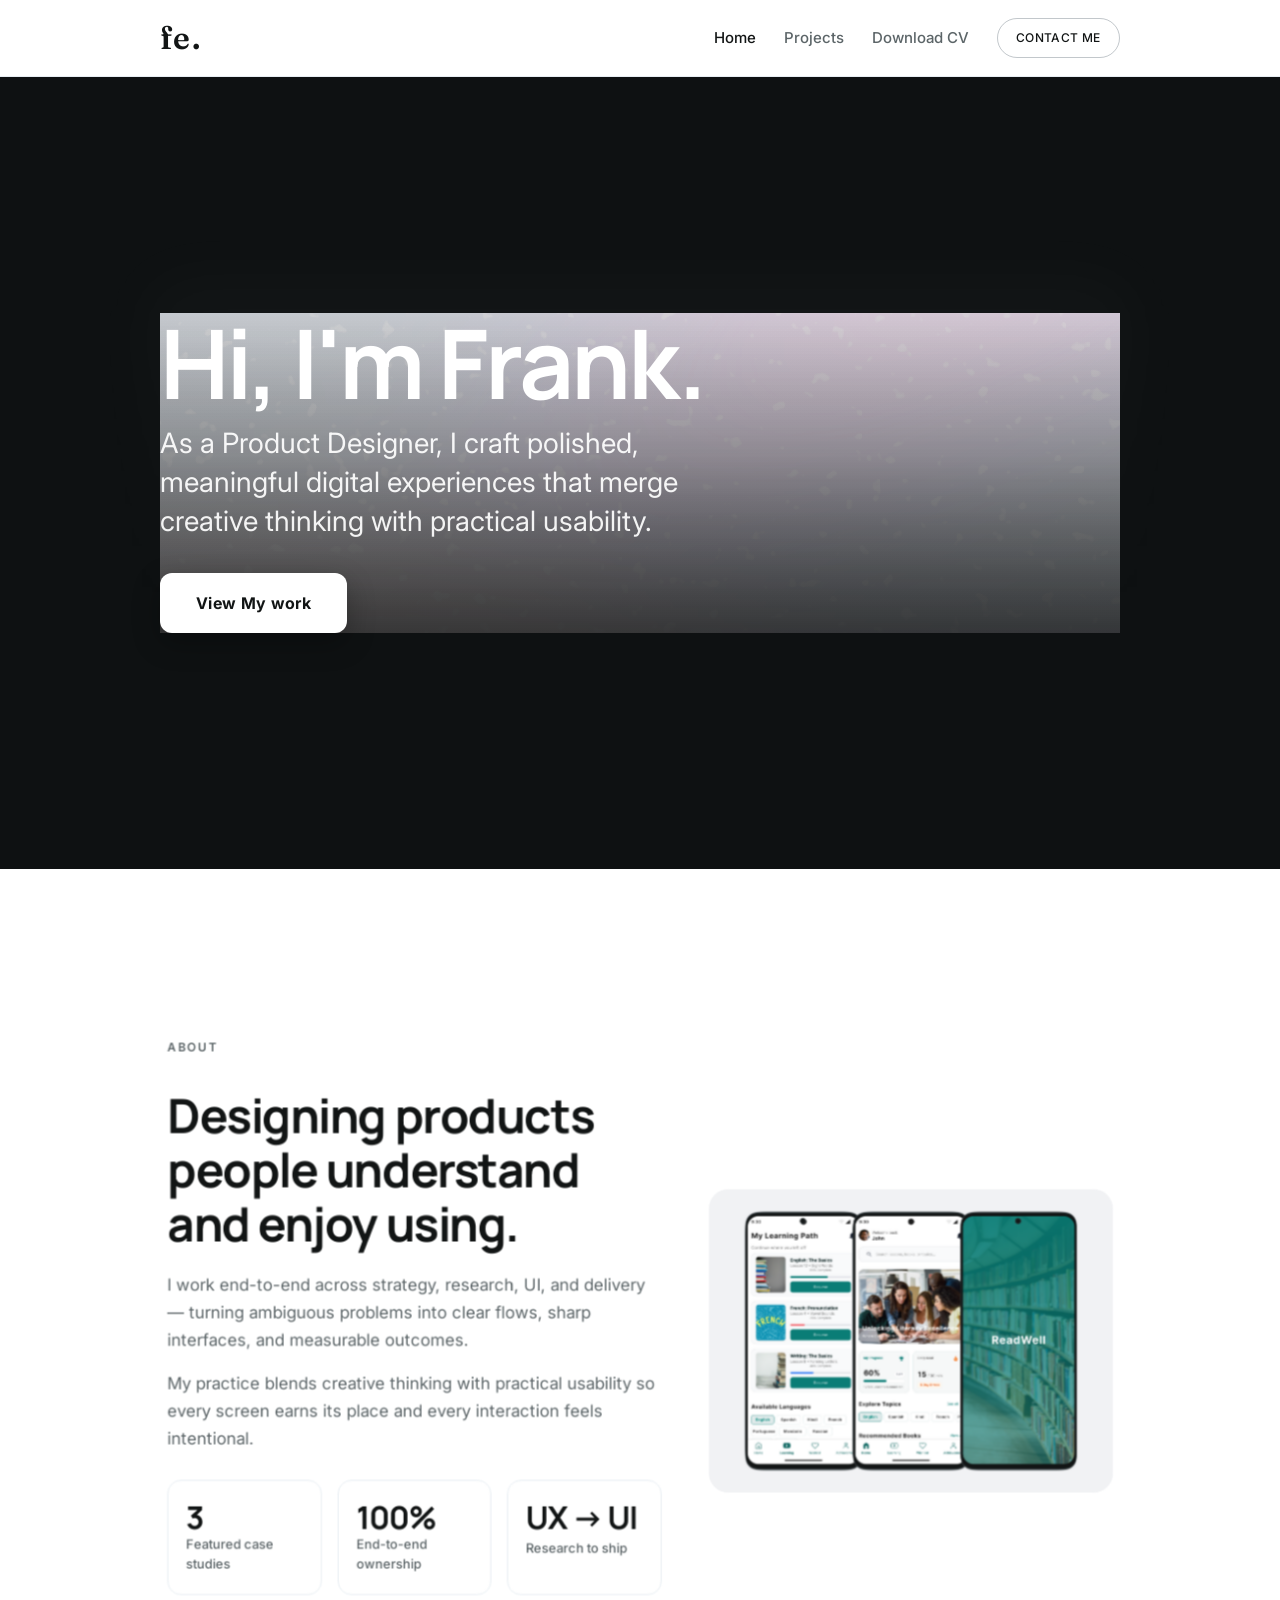
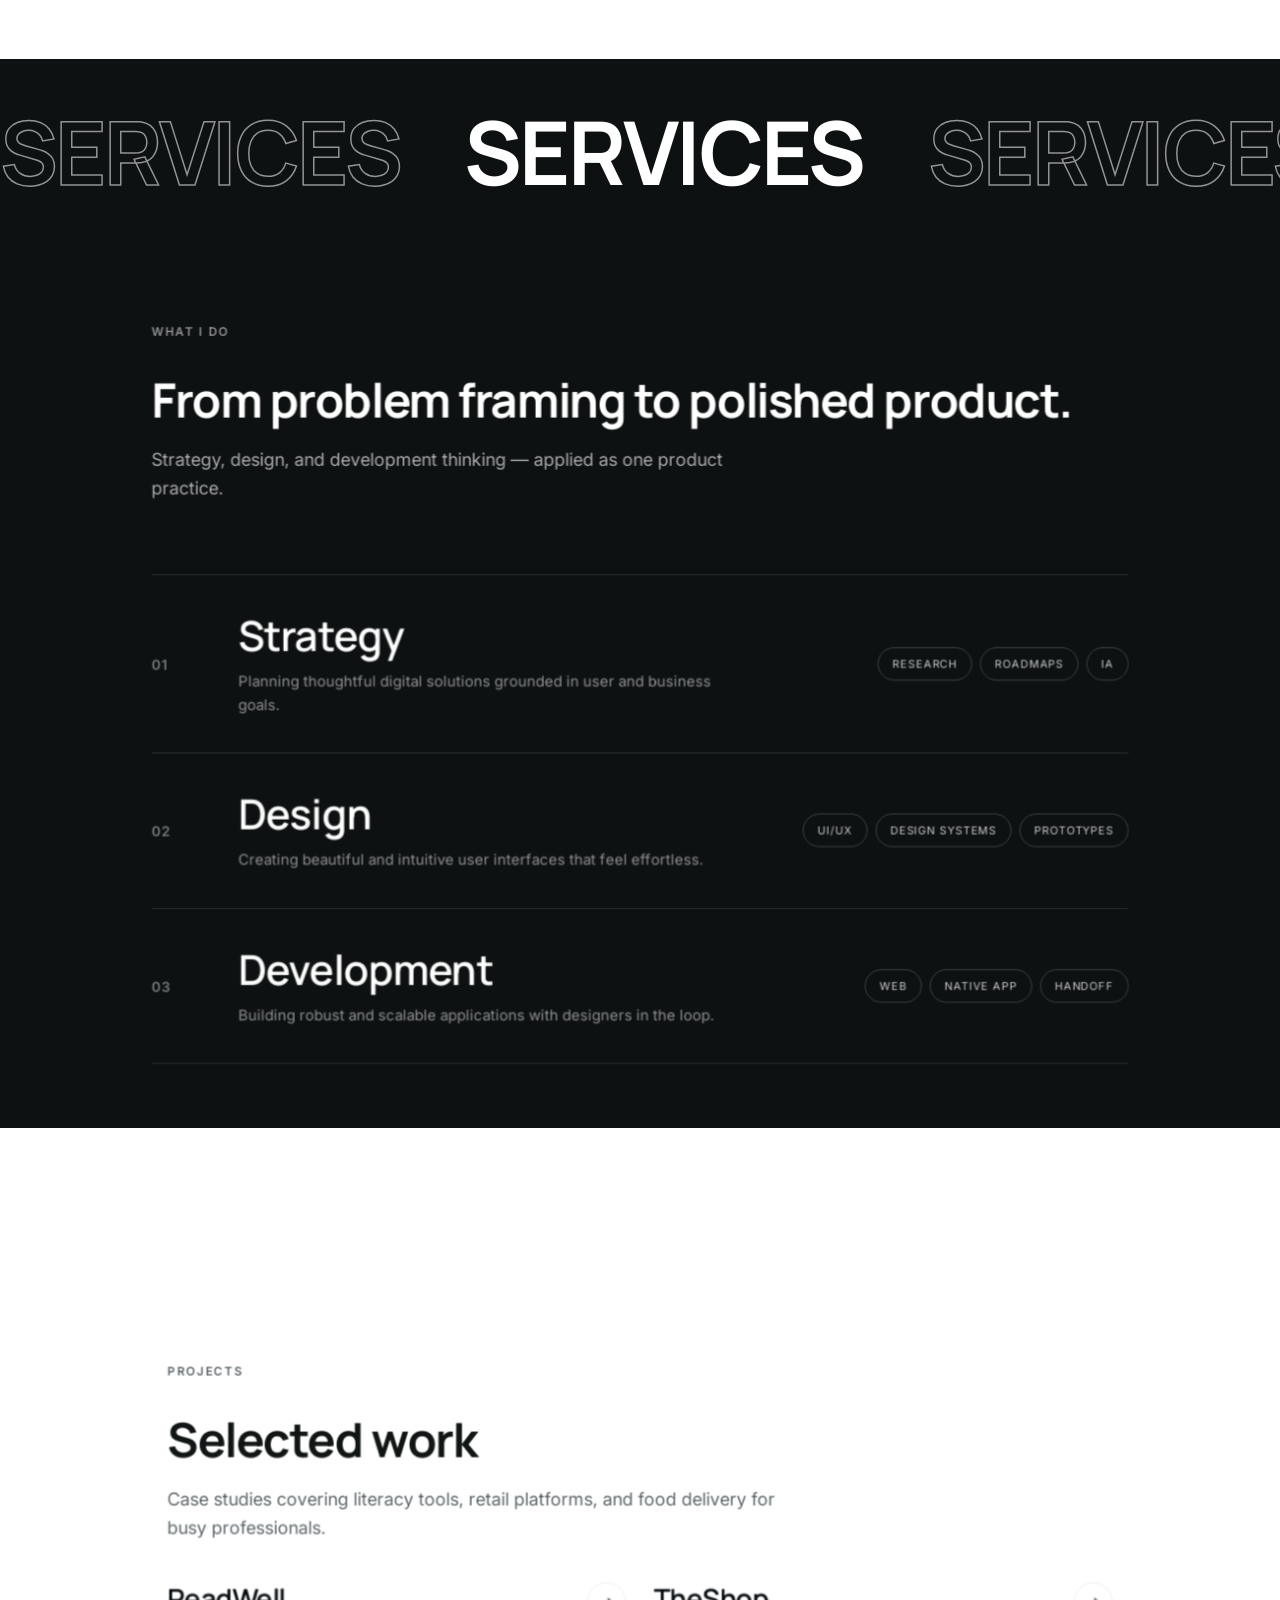
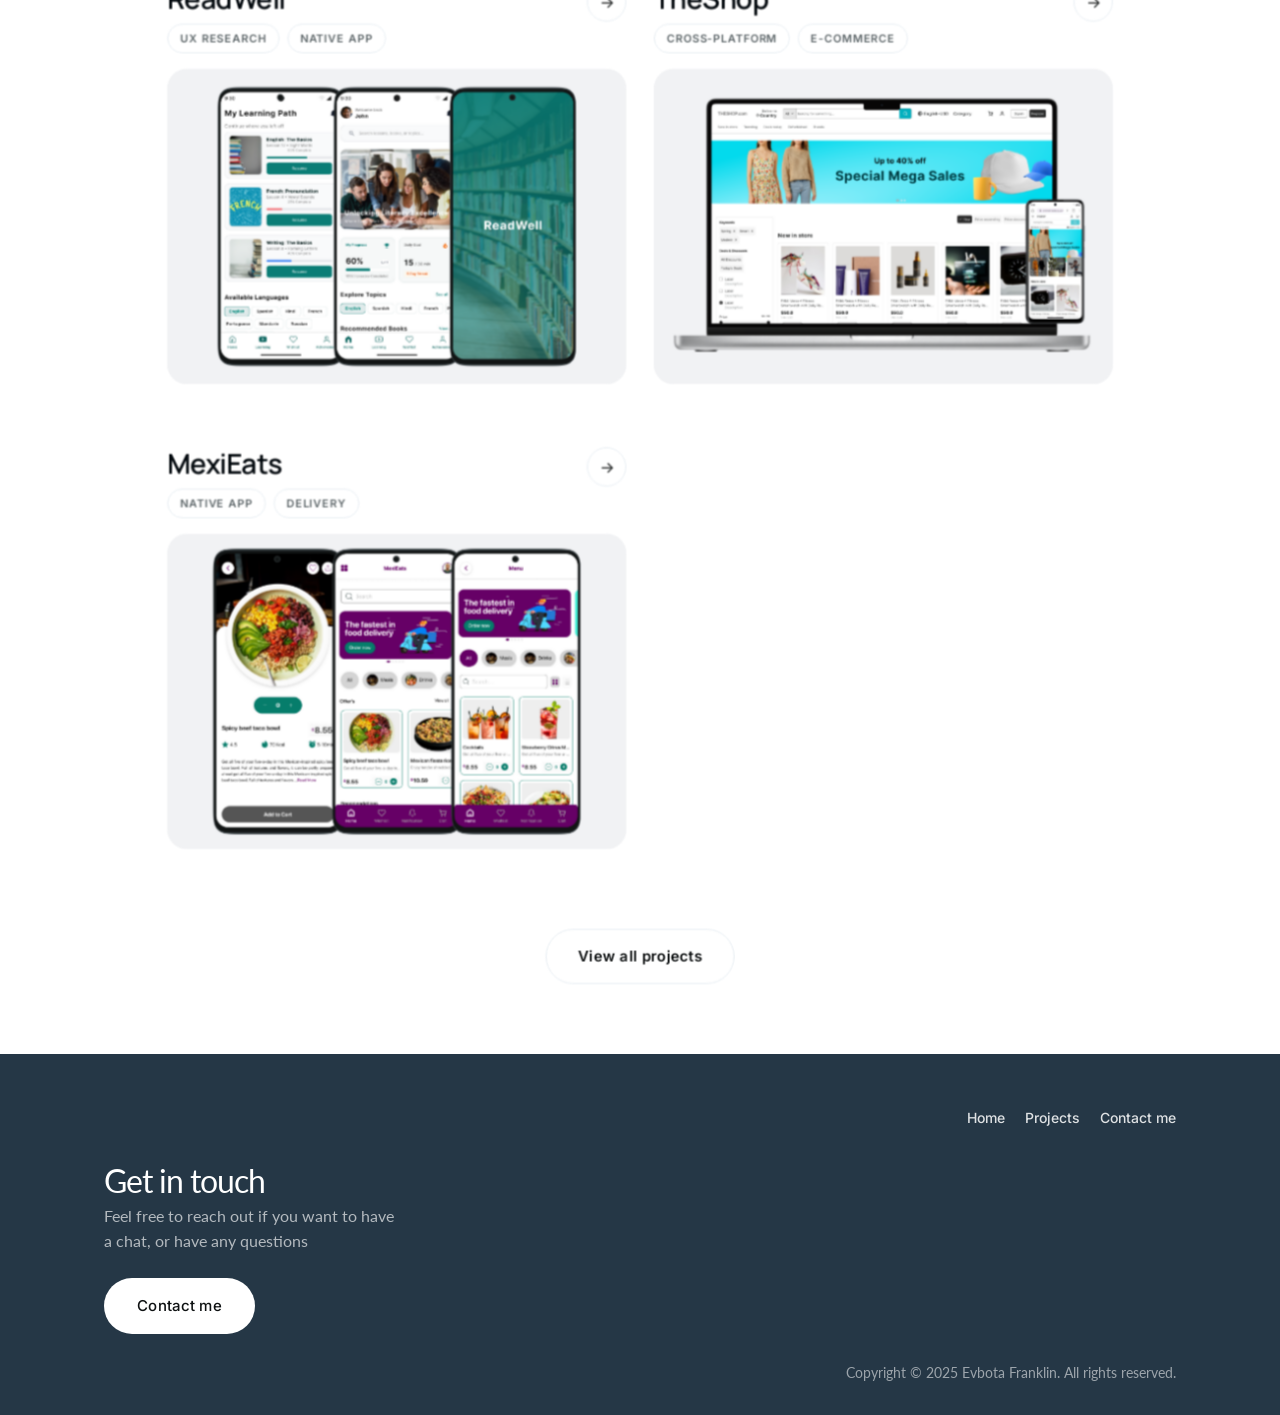
==== index.html @ ea9bad58 "feat: rebuild portfolio on white theme with full case studies Replace the Framer export with a stati" ====
<!doctype html>
<html lang="en">
  <head>
    <meta charset="utf-8" />
    <meta name="viewport" content="width=device-width, initial-scale=1" />
    <title>Frank Evbota — Product Designer</title>
    <meta
      name="description"
      content="Frank Evbota — Product Designer crafting polished, meaningful digital experiences."
    />
    <link rel="icon" href="assets/images/icons/favicon-light.svg" />
    <link rel="stylesheet" href="assets/css/bootstrap.min.css" />
    <link rel="stylesheet" href="assets/css/main.css" />
    <link rel="stylesheet" href="assets/css/brand.css" />
    <link rel="stylesheet" href="assets/css/page-transitions.css" />
    <script>document.documentElement.classList.add("fe-anim-ready");</script>
  </head>
  <body>
    <header class="fe-header">
      <div class="fe-header__inner">
        <a class="fe-logo" href="index.html">fe.</a>
        <button class="fe-burger" type="button" aria-label="Open menu" data-fe-menu>
          <span></span><span></span><span></span>
        </button>
        <nav class="fe-nav" data-fe-nav>
          <a class="is-active" href="index.html">Home</a>
          <a href="projects.html">Projects</a>
          <a href="https://rxresu.me/onefranc/franklin-evbota-ux-resume" target="_blank" rel="noopener noreferrer">Download CV</a>
          <a class="fe-nav__cta fe-nav__cta--secondary" href="contact-me.html">Contact me</a>
        </nav>
      </div>
    </header>

    <main>
      <section class="fe-hero fe-rhythm fe-hero--3d">
        <div class="fe-hero__3d-wrap">
          <div class="fe-hero__bg" data-parallax="0.12">
            <div class="fe-hero__layer fe-hero__layer--base">
              <img
                src="assets/images/hero-bg.png"
                alt="Frank Evbota portfolio hero"
              />
            </div>
            <div
              class="fe-hero__layer fe-hero__layer--depth"
              aria-hidden="true"
            ></div>
          </div>
          <div class="fe-hero__card-wrap" data-tilt>
            <div class="fe-hero__card">
              <div class="fe-hero__content">
                <h1>Hi, I'm Frank.</h1>
                <p class="fe-hero__lead">
                  As a Product Designer, I craft polished, meaningful digital
                  experiences that merge creative thinking with practical
                  usability.
                </p>
                <a class="fe-btn" href="projects.html">View My work</a>
              </div>
            </div>
          </div>
        </div>
      </section>

      <section class="fe-section fe-rhythm fe-about-section" data-animate-premium="up">
        <span class="fe-section__label">About</span>
        <div class="fe-about">
          <div class="fe-about__body" data-stagger="120">
            <h2 class="fe-section__title">
              Designing products people understand and enjoy using.
            </h2>
            <p>
              I work end-to-end across strategy, research, UI, and delivery —
              turning ambiguous problems into clear flows, sharp interfaces, and
              measurable outcomes.
            </p>
            <p>
              My practice blends creative thinking with practical usability so
              every screen earns its place and every interaction feels
              intentional.
            </p>
            <div class="fe-stat-row">
              <div class="fe-stat">
                <strong>3</strong>
                <span>Featured case studies</span>
              </div>
              <div class="fe-stat">
                <strong>100%</strong>
                <span>End-to-end ownership</span>
              </div>
              <div class="fe-stat">
                <strong>UX → UI</strong>
                <span>Research to ship</span>
              </div>
            </div>
          </div>
          <div class="fe-about__media" data-parallax="0.08">
            <img
              src="assets/images/about-thumb.png"
              alt="Product design work sample"
            />
          </div>
        </div>
      </section>

      <div class="fe-motion-block" aria-hidden="true">
        <div class="fe-marquee" aria-hidden="true">
          <div class="fe-marquee__track">
            <span>Services</span><span>Services</span><span>Services</span
            ><span>Services</span><span>Services</span><span>Services</span>
            <span>Services</span><span>Services</span><span>Services</span
            ><span>Services</span><span>Services</span><span>Services</span>
          </div>
        </div>
        <section class="fe-services" data-animate-premium="up">
          <div class="fe-section" style="padding-bottom: 32px">
            <span class="fe-section__label">What I do</span>
            <h2 class="fe-section__title">From problem framing to polished product.</h2>
            <p class="fe-section__lead">
              Strategy, design, and development thinking — applied as one product
              practice.
            </p>
          </div>
          <div class="fe-services__list" data-stagger="120">
            <div class="fe-service" data-animate="right">
              <span class="fe-service__num">01</span>
              <div>
                <h3>Strategy</h3>
                <p>Planning thoughtful digital solutions grounded in user and business goals.</p>
              </div>
              <div class="fe-service__tags">
                <span>Research</span><span>Roadmaps</span><span>IA</span>
              </div>
            </div>
            <div class="fe-service" data-animate="right">
              <span class="fe-service__num">02</span>
              <div>
                <h3>Design</h3>
                <p>Creating beautiful and intuitive user interfaces that feel effortless.</p>
              </div>
              <div class="fe-service__tags">
                <span>UI/UX</span><span>Design systems</span><span>Prototypes</span>
              </div>
            </div>
            <div class="fe-service" data-animate="right">
              <span class="fe-service__num">03</span>
              <div>
                <h3>Development</h3>
                <p>Building robust and scalable applications with designers in the loop.</p>
              </div>
              <div class="fe-service__tags">
                <span>Web</span><span>Native app</span><span>Handoff</span>
              </div>
            </div>
          </div>
        </section>
      </div>

      <section class="fe-section fe-rhythm" data-animate-premium="up">
        <span class="fe-section__label">Projects</span>
        <h2 class="fe-section__title">Selected work</h2>
        <p class="fe-section__lead">
          Case studies covering literacy tools, retail platforms, and food
          delivery for busy professionals.
        </p>
        <div class="fe-projects-grid fe-projects-grid--home" data-stagger="100">
          <a class="fe-project" data-animate="up" href="case-study-readwell.html">
            <div class="fe-project__meta">
              <div>
                <h3>ReadWell</h3>
                <div class="fe-project__tags"><span>UX Research</span><span>Native App</span></div>
              </div>
              <span class="fe-project__arrow" aria-hidden="true">→</span>
            </div>
            <div class="fe-project__media">
              <img src="assets/images/projects/readwell-thumb.png" alt="ReadWell case study" />
            </div>
            <p class="fe-project__desc">
              The READ WELL tool is designed to help adults learn how to read for
              the first time.
            </p>
          </a>
          <a class="fe-project" data-animate="up" href="case-study-theshop.html">
            <div class="fe-project__meta">
              <div>
                <h3>TheShop</h3>
                <div class="fe-project__tags"><span>Cross-platform</span><span>E-commerce</span></div>
              </div>
              <span class="fe-project__arrow" aria-hidden="true">→</span>
            </div>
            <div class="fe-project__media">
              <img src="assets/images/projects/theshop-thumb.png" alt="TheShop case study" />
            </div>
            <p class="fe-project__desc">
              An online retail platform that offers a diverse array of products
              across various categories.
            </p>
          </a>
          <a class="fe-project" data-animate="up" href="case-study-mexieats.html">
            <div class="fe-project__meta">
              <div>
                <h3>MexiEats</h3>
                <div class="fe-project__tags"><span>Native App</span><span>Delivery</span></div>
              </div>
              <span class="fe-project__arrow" aria-hidden="true">→</span>
            </div>
            <div class="fe-project__media">
              <img src="assets/images/projects/mexieats-thumb.png" alt="MexiEats case study" />
            </div>
            <p class="fe-project__desc">
              A Mexican food ordering and delivery app for busy professionals to
              stay healthy and strong all day.
            </p>
          </a>
          <div class="fe-projects-cta" style="grid-column: 1 / -1">
            <a class="fe-btn" href="projects.html" style="border-radius:999px;">View all projects</a>
          </div>
        </div>
      </section>

    </main>

    <footer class="fe-footer">
      <div class="fe-footer__inner">
        <nav class="fe-footer__nav" aria-label="Footer">
          <a href="index.html">Home</a>
          <a href="projects.html">Projects</a>
          <a href="contact-me.html">Contact me</a>
        </nav>
        <div class="fe-footer__cta">
          <h2>Get in touch</h2>
          <p>Feel free to reach out if you want to have a chat, or have any questions</p>
          <a class="fe-btn" href="contact-me.html">Contact me</a>
        </div>
        <div class="fe-footer__legal">
          <span>Copyright © 2025 Evbota Franklin. All rights reserved.</span>
        </div>
      </div>
    </footer>
    <script src="assets/js/scroll-animations.js"></script>
    <script src="assets/js/page-transitions.js"></script>
    <script src="assets/js/gsap/gsap.js"></script>
    <script src="assets/js/gsap/gsap-scroll-trigger.js"></script>
    <script src="assets/js/hero-premium.js"></script>
  </body>
</html>
---- assets/css/main.css ----
/* Media Breakpoint for Each Device End */
/* ======================= Css table of contents Start =================================
   * Template name: Unifex
   * Version: 1.0
   * Description: Unifex HTML Template
   * Author: rox_themes
   * Author-url: https://themeforest.net/user/rox_themes */
/* **************************** Abstracts ****************************
   ** Breakpoints
   ** Functions
   ** Variable

   /* **************************** Components **************************** 
   ** Accordion
   ** Button
   ** Form
   ** Tab
   ** Table
   ** Toast

   /* **************************** Layout **************************** 
   ** Breadcrumb
   ** Custom Accordion
   ** Custom Cursor
   ** Header
   ** Footer
   ** Mega Menu
   ** Mobile nav menu
   ** Nav Menu
   ** Offcanvas
   ** Pagination
   ** Preloader
   ** Range slider
   ** Scroll top
   ** Section Title
   ** Slick

   /* **************************** Partials **************************** 
   ** About
   ** Banner
   ** Blog
   ** Brand
   ** Contact
   ** Cta
   ** Faq
   ** Feature
   ** Hover Animition
   ** Image Cliping Effect
   ** Line
   ** Marquee
   ** Portfolio
   ** Pricing
   ** Rtl
   ** Service
   ** Team
   ** Testimonial


   /* **************************** Utilities **************************** 
   ** Animation
   ** Bg img
   ** Bg
   ** Border
   ** Classes
   ** Colors hover
   ** Colors
   ** Cursor
   ** Duration
   ** Font size
   ** Font
   ** Gap
   ** Grid
   ** Group
   ** Height
   ** Hover Animation White
   ** Inset
   ** Line clamp
   ** Line height
   ** Margin
   ** Max height
   ** Max width
   ** Outline
   ** Overlay
   ** Padding
   ** Placeholder
   ** Rotate
   ** Rounded
   ** Scale
   ** Scrollbar
   ** Shadow
   ** Transform
   ** Transition
   ** Translate
   ** Typography
   ** Underline
   ** Width
   ** Z index

   /* **************************** Partials **************************** 
   ** RTL

   ================================== Css table of contents End======================================== */
/* Font Family*/
@import url("https://fonts.googleapis.com/css2?family=Instrument+Sans:ital,wght@0,400..700;1,400..700&family=Phudu:wght@300..900&display=swap");
/* ========================= Variable Css Start ======================== */
:root {
  /* Font Family Variable */
  --heading-font: "Phudu", sans-serif;
  --body-font: "Instrument Sans", sans-serif;
  /* Font Size Variable Start */
  --heading-one: clamp(2rem, -0.0733rem + 6.3692vw, 4.25rem);
  --heading-two: clamp(1.75rem, 0.7133rem + 2.8846vw, 2.875rem);
  --heading-three: clamp(1.5rem, 0.3353rem + 2.1661vw, 2.5rem);
  --heading-four: clamp(1.25rem, 0.5569rem + 1.444vw, 2rem);
  --heading-five: clamp(1.125rem, 1.2rem + 0.722vw, 1.75rem);
  --heading-six: clamp(1rem, 0.769rem + 0.6813vw, 1.25rem);
  /* Font Size End */
  /* template main primary color */
  --main-h: 72;
  --main-s: 99%;
  --main-l: 50%;
  --main: var(--main-h) var(--main-s) var(--main-l);
  /* template main secendary color */
  --main-two-h: 19;
  --main-two-s: 100%;
  --main-two-l: 50%;
  --main-two: var(--main-two-h) var(--main-two-s) var(--main-two-l);
  /* White Color */
  --white: 0 0% 100%;
  --black: 208 76% 3%;
  --body: 204 16% 24%;
  --heading-color: var(--black);
  --body-color: var(--body);
  --translate-x-50: translateX(-50%);
  --translate-y-50: translateY(-50%);
  --size-05: 0.125rem;
  --size-1: 0.25rem;
  --size-105: 0.375rem;
  --size-2: 0.5rem;
  --size-205: 0.625rem;
  --size-3: 0.75rem;
  --size-305: 0.875rem;
  --size-4: 1rem;
  --size-405: 1.125rem;
  --size-5: 1.25rem;
  --size-505: 1.375rem;
  --size-6: 1.5rem;
  --size-605: 1.625rem;
  --size-7: 1.75rem;
  --size-705: 1.875rem;
  --size-8: 2rem;
  --size-9: 2.25rem;
  --size-10: 2.5rem;
  --size-101: 2.625rem;
  --size-11: 2.75rem;
  --size-12: 3rem;
  --size-120: 3.125rem;
  --size-13: 3.25rem;
  --size-14: 3.5rem;
  --size-15: 3.75rem;
  --size-16: 4rem;
  --size-17: 4.25rem;
  --size-170: 4.375rem;
  --size-18: 4.625rem;
  --size-20: 5rem;
  --size-21: 5.25rem;
  --size-22: 5.5rem;
  --size-220: 5.625rem;
  --size-25: 6.25rem;
  --size-28: 7rem;
  --size-30: 7.5rem;
  --main-50: hsl(
    var(--main-h),
    var(--main-s),
    calc(var(--main-l) + (100% - var(--main-l)) * 0.9)
  );
  --main-100: hsl(
    var(--main-h),
    var(--main-s),
    calc(var(--main-l) + (100% - var(--main-l)) * 0.8)
  );
  --main-200: hsl(
    var(--main-h),
    var(--main-s),
    calc(var(--main-l) + (100% - var(--main-l)) * 0.7)
  );
  --main-300: hsl(
    var(--main-h),
    var(--main-s),
    calc(var(--main-l) + (100% - var(--main-l)) * 0.6)
  );
  --main-400: hsl(
    var(--main-h),
    var(--main-s),
    calc(var(--main-l) + (100% - var(--main-l)) * 0.5)
  );
  --main-500: hsl(
    var(--main-h),
    var(--main-s),
    calc(var(--main-l) + (100% - var(--main-l)) * 0.4)
  );
  --main-600: hsl(var(--main-h), var(--main-s), var(--main-l));
  --main-700: hsl(
    var(--main-h),
    var(--main-s),
    calc(var(--main-l) - var(--main-l) * 0.1)
  );
  --main-800: hsl(
    var(--main-h),
    var(--main-s),
    calc(var(--main-l) - var(--main-l) * 0.2)
  );
  --main-900: hsl(
    var(--main-h),
    var(--main-s),
    calc(var(--main-l) - var(--main-l) * 0.3)
  );
  --main-two-50: hsl(
    var(--main-two-h),
    var(--main-two-s),
    calc(var(--main-two-l) + (100% - var(--main-two-l)) * 0.9)
  );
  --main-two-100: hsl(
    var(--main-two-h),
    var(--main-two-s),
    calc(var(--main-two-l) + (100% - var(--main-two-l)) * 0.8)
  );
  --main-two-200: hsl(
    var(--main-two-h),
    var(--main-two-s),
    calc(var(--main-two-l) + (100% - var(--main-two-l)) * 0.7)
  );
  --main-two-300: hsl(
    var(--main-two-h),
    var(--main-two-s),
    calc(var(--main-two-l) + (100% - var(--main-two-l)) * 0.6)
  );
  --main-two-400: hsl(
    var(--main-two-h),
    var(--main-two-s),
    calc(var(--main-two-l) + (100% - var(--main-two-l)) * 0.5)
  );
  --main-two-500: hsl(
    var(--main-two-h),
    var(--main-two-s),
    calc(var(--main-two-l) + (100% - var(--main-two-l)) * 0.4)
  );
  --main-two-600: hsl(var(--main-two-h), var(--main-two-s), var(--main-two-l));
  --main-two-700: hsl(
    var(--main-two-h),
    var(--main-two-s),
    calc(var(--main-two-l) - var(--main-two-l) * 0.1)
  );
  --main-two-800: hsl(
    var(--main-two-h),
    var(--main-two-s),
    calc(var(--main-two-l) - var(--main-two-l) * 0.2)
  );
  --main-two-900: hsl(
    var(--main-two-h),
    var(--main-two-s),
    calc(var(--main-two-l) - var(--main-two-l) * 0.3)
  );
  --neutral-50: #f9fafb;
  --neutral-100: #f3f4f6;
  --neutral-200: #e5e7eb;
  --neutral-300: #d1d5db;
  --neutral-400: #9ca3af;
  --neutral-500: #6b7280;
  --neutral-600: #4b5563;
  --neutral-700: #374151;
  --neutral-800: #1f2937;
  --neutral-900: #111827;
  --neutral-950: #030712;
  --font-xs: 0.75rem;
  --font-sm: 0.875rem;
  --font-base: 1rem;
  --font-lg: 1.125rem;
  --font-xl: 1.25rem;
  --font-2xl: 1.5rem;
  --font-3xl: 1.875rem;
}

/* ========================= Variable Css End ======================== */
/* =========================== Accordion Css start ============================= */
.common-accordion .accordion-item:not(:last-child) {
  margin-block-end: 20px;
}
.common-accordion:first-of-type .accordion-button.collapsed {
  border-radius: 5px;
}
.common-accordion:last-of-type .accordion-button.collapsed {
  border-radius: 5px;
}
.common-accordion .accordion-button::after {
  background-image: none;
}
.common-accordion .accordion-button:focus {
  box-shadow: none;
}
.common-accordion .accordion-button:not(.collapsed) {
  background-color: transparent !important;
  box-shadow: none;
  color: var(--main-600);
}
.common-accordion .accordion-button:not(.collapsed)::after {
  background-image: none;
  color: var(--main-600);
}
.common-accordion .accordion-button[aria-expanded="true"]::after,
.common-accordion .accordion-button[aria-expanded="false"]::after {
  font-family: "Phosphor";
  font-weight: 900;
  content: "\f106";
  color: var(--main-600);
  display: inline-block;
  position: absolute;
  inset-block-start: 50%;
  transform: translateY(-50%);
  inset-inline-end: 30px;
  height: unset;
  text-align: center;
}
@media (max-width: 991px) {
  .common-accordion .accordion-button[aria-expanded="true"]::after,
  .common-accordion .accordion-button[aria-expanded="false"]::after {
    inset-inline-end: 20px;
  }
}
.common-accordion .accordion-button[aria-expanded="false"]::after {
  content: "\f107";
  color: hsl(var(--heading-color));
}

/* ================================= Accordion Css End =========================== */
/* ========================== Main Button Css Start =============== */
.tw-hover-btn {
  position: relative;
  z-index: 1;
  overflow: hidden;
}
.tw-hover-btn-circle-dot {
  position: absolute;
  bottom: 0;
  left: 50%;
  transform: translate(0, -50%);
  width: 0;
  height: 0;
  transition: all 0.6s ease-out;
  line-height: 20px;
  border-radius: 50%;
  transform: translate(-50%, -50%);
  z-index: -1;
}
.tw-hover-btn:hover .tw-hover-btn-circle-dot {
  width: 520px;
  height: 520px;
}

/* =========================== Main Button Css End =================== */
/* =========================== Circle Button Css Start =================== */
.tw-btn-circle {
  background: transparent;
}
.tw-btn-circle .tw-btn-circle-icon {
  text-align: center;
  transition: 0.4s;
}
.tw-btn-circle .tw-hover-btn-wrapper {
  display: inline-block;
}
.tw-btn-circle .tw-btn-circle-dot {
  position: absolute;
  left: 42px;
  bottom: -15px;
  width: 20px;
  height: 20px;
  transition: all 0.6s;
  border-radius: 50%;
  transform: translate(-50%, -50%);
  z-index: -1;
}
.tw-btn-circle:hover .tw-btn-circle-dot {
  width: 420px;
  height: 420px;
}
.tw-btn-circle:hover .tw-btn-circle-icon {
  color: hsl(var(--white)) !important;
}
.tw-btn-circle:hover span {
  color: hsl(var(--white)) !important;
}
.tw-btn-circle-icon img {
  transition: 0.4s;
}

/* =========================== Circle Button Css End =================== */
.tw-primary-btn {
  padding: 7.5px 7.5px 7.5px 7.5px;
}
.tw-primary-btn .btn_inner {
  padding: 18px 65px 18px 22px;
}
.tw-primary-btn .btn_inner::before {
  content: "";
  position: absolute;
  z-index: 0;
  top: 0;
  right: 0;
  width: 56px;
  height: 100%;
  background-color: var(--main-two-600);
  border-radius: 0.5rem;
  transition: all 0.3s ease-in-out 0s;
}
.tw-primary-btn .btn_inner .btn_icon {
  min-width: 56px;
  transform: rotate(-45deg);
}
.tw-primary-btn .btn_inner .btn_icon > span i:first-child,
.tw-primary-btn .btn_inner .btn_icon > span i:last-child {
  transition: all 0.4s ease-in-out 0s;
}
.tw-primary-btn .btn_inner .btn_icon > span i:last-child {
  position: absolute;
  transform: translatex(-150%);
}
.tw-primary-btn .btn_inner .btn_text {
  text-shadow: 0 23px 0 currentColor;
}
.tw-primary-btn .btn_inner .btn_text > span {
  backface-visibility: hidden;
  transform: translateY(0);
}
.tw-primary-btn:hover .btn_inner::before {
  width: 100%;
  clip-path: polygon(0 0, 100% 0%, 100% 100%, 0% 100%);
}
.tw-primary-btn:hover .btn_inner .btn_icon i:first-child {
  transform: translateX(150%);
}
.tw-primary-btn:hover .btn_inner .btn_icon i:last-child {
  transform: translateX(0);
}
.tw-primary-btn:hover .btn_inner .btn_text {
  color: hsl(var(--white)) !important;
}
.tw-primary-btn:hover .btn_inner .btn_text > span {
  transform: translateY(-24px);
}

/* ================================= Form Css Start =========================== */
/* input File Start */
.common-file[type="file"] {
  line-height: 50px;
  padding: 0;
  position: relative;
}
.common-file[type="file"]::file-selector-button {
  border: 1px solid hsl(var(--black) / 0.08);
  padding: 4px 6px;
  border-radius: 0.2em;
  background-color: hsl(var(--main)) !important;
  transition: 0.2s linear;
  line-height: 25px;
  position: relative;
  margin-inline-start: 15px;
  color: hsl(var(--body-color)) !important;
}
.common-file[type="file"]::file-selector-button:hover {
  background-color: var(--main-600);
  border: 1px solid var(--main-600);
  color: hsl(var(--black));
}

/* input File End */
/* Autofill Css */
input:-webkit-autofill,
input:-webkit-autofill:hover,
input:-webkit-autofill:focus,
input:-webkit-autofill:active,
textarea:-webkit-autofill,
textarea:-webkit-autofill:hover,
textarea:-webkit-autofill:focus,
textarea:-webkit-autofill:active {
  -webkit-transition: background-color 5000s ease-in-out 0s;
  transition: background-color 5000s ease-in-out 0s;
}

input:-webkit-autofill,
textarea:-webkit-autofill,
select:-webkit-autofill,
textarea:-webkit-autofill,
textarea:-webkit-autofill,
textarea:-webkit-autofill {
  -webkit-box-shadow: 0 0 0px 1000px transparent inset;
  -webkit-text-fill-color: hsl(var(--heading-color)) !important;
  caret-color: hsl(var(--heading-color));
}

/* Autofill Css End */
/* Number Arrow None */
input::-webkit-outer-spin-button,
input::-webkit-inner-spin-button {
  -webkit-appearance: none;
}

input[type="number"] {
  -moz-appearance: textfield;
}

/* Custom Checkbox & Radio Css Start */
.common-check {
  display: flex;
  align-items: center;
  margin-block-end: 16px;
}
.common-check:last-child {
  margin-block-end: 0;
}
.common-check a {
  display: inline;
}
.common-check.common-radio .form-check-input {
  border-radius: 50%;
}
.common-check.common-radio .form-check-input:checked {
  background-color: transparent !important;
}
.common-check.common-radio .form-check-input:checked::after {
  visibility: visible;
  opacity: 1;
  -webkit-transform: translate(-50%, -50%) scale(1);
  transform: translate(-50%, -50%) scale(1);
}
.common-check.common-radio .form-check-input:checked::before {
  display: none;
}
.common-check .form-check-input {
  transition: 0.2s linear;
  box-shadow: none;
  background-color: transparent;
  box-shadow: none !important;
  border: 0;
  position: relative;
  border-radius: 3px;
  width: 18px;
  height: 18px;
  border: 1px solid hsl(var(--black) / 0.4);
  cursor: pointer;
  transition: 0.2s linear;
  margin-block-start: 0;
}
.common-check .form-check-input::before {
  position: absolute;
  content: "\e182";
  font-family: "Phosphor";
  font-weight: 900;
  color: hsl(var(--white));
  font-size: 12px;
  inset-block-start: 50%;
  inset-inline-start: 50%;
  transform: translate(-50%, -50%);
  transition: 0.2s linear;
  visibility: hidden;
  opacity: 0;
}
.common-check .form-check-input::after {
  position: absolute;
  content: "";
  inset-block-start: 50%;
  inset-inline-start: 50%;
  -webkit-transform: translate(-50%, -50%) scale(0.2);
  transform: translate(-50%, -50%) scale(0.2);
  width: 10px;
  height: 10px;
  background-color: var(--main-600);
  border-radius: 50%;
  transition: 0.2s linear;
  z-index: 1;
  visibility: hidden;
  opacity: 0;
}
.common-check .form-check-input:checked {
  background-color: hsl(var(--main)) !important;
  border-color: hsl(var(--main)) !important;
  box-shadow: none;
}
.common-check .form-check-input:checked[type="checkbox"] {
  background-image: none;
}
.common-check .form-check-input:checked::before {
  visibility: visible;
  opacity: 1;
}

/* Custom Checkbox & Radio Css End */
/* Switch Css Start */
.form-switch {
  padding-inline-start: 0;
}
.form-switch .form-check-input {
  box-shadow: none !important;
  margin: 0;
  position: relative;
  background-color: var(--gray-100);
  border: 0;
  background-image: none !important;
  width: 30px;
  height: 18px;
}
.form-switch .form-check-input:checked {
  background-color: var(--primary-600);
}
.form-switch .form-check-input:checked::before {
  inset-inline-start: calc(100% - 15px);
  transition: 0.2s linear;
}
.form-switch .form-check-input::before {
  position: absolute;
  content: "";
  width: 12px;
  height: 12px;
  background: #fff;
  border-radius: 50%;
  top: 50%;
  transform: translateY(-50%);
  inset-inline-start: 3px;
  transition: 0.2s linear;
}

/* Switch Css End */
/* ================================= Form Css End =========================== */
/* ================================= Tab Css Start =========================== */
.common-tab .nav-item .nav-link.active {
  color: hsl(var(--white)) !important;
  border-color: hsl(var(--main)) !important;
}
.common-tab .nav-item .nav-link:hover {
  color: var(--main-600);
}

/* ================================= Tab Css End =========================== */
/* ======================= Common Table Css Start ======================= */
.table > :not(caption) > * > * {
  border-bottom: 0;
}
.table tr th:first-child {
  padding-inline-start: 0;
}
.table tr th:last-child {
  padding-inline-end: 0;
}
.table tr th,
.table tr td {
  vertical-align: middle;
}
.table tr th:first-child,
.table tr td:first-child {
  text-align: left;
}
.table tr th:last-child,
.table tr td:last-child {
  text-align: right;
  padding-inline-end: 0;
}

/* ======================= Common Table Css End ======================= */
/* Toast Message Css start  */
:root {
  --success-600: #16a34a; /* Green */
  --danger-600: #dc2626; /* Red */
  --warning-600: #d97706; /* Amber */
  --info-600: #0284c7; /* Sky Blue */
}

#toast-container {
  position: fixed;
  inset-block-start: 20px;
  inset-inline-end: 20px;
  display: flex;
  flex-direction: column;
  gap: 16px;
  z-index: 9999;
}

.toast-message {
  position: relative;
  transition: all 0.5s cubic-bezier(0.68, -0.55, 0.25, 1.35);
  width: 300px;
  transform: translateX(calc(100% + 20px));
  overflow: hidden;
  background-color: #fff;
  border-inline-start: 3px solid var(--success-600);
  box-shadow: 0 0.5rem 1rem rgba(0, 0, 0, 0.15);
  display: inline-block;
  padding-block: 12px;
  padding-inline: 16px;
  border-radius: 6px;
}
.toast-message.active {
  transform: translateX(0);
}
.toast-message.active .progress__bar::before {
  animation: progress-bar 3.5s linear forwards;
  visibility: visible;
  opacity: 1;
}
.toast-message:hover .progress__bar::before {
  animation-play-state: paused;
}
.toast-message__content {
  display: flex;
  align-items: center;
  gap: 16px;
}
.toast-message__icon {
  font-size: 24px;
  color: var(--success-600);
  line-height: 1;
}
.toast-message__title {
  margin-bottom: 0;
  font-size: 18px !important;
}
.toast-message__close {
  background-color: transparent;
  border: 0;
  padding: 0;
  line-height: 1;
  font-size: 16px;
}
.toast-message__text {
  color: #42494f;
  font-size: 14px;
}

.progress__bar {
  position: absolute;
  inset-block-end: 0;
  inset-inline-start: 0;
  height: 3px;
  width: 100%;
  background: #fff;
}
.progress__bar::before {
  content: "";
  position: absolute;
  inset-block-end: 0;
  inset-inline-start: 0;
  height: 100%;
  width: 100%;
  background-color: var(--success-600);
  visibility: hidden;
  opacity: 0;
}

@keyframes progress-bar {
  from {
    width: 100%;
  }
  to {
    width: 0%;
  }
}
.success {
  border-color: var(--success-600);
}
.success .toast-message__icon {
  color: var(--success-600) !important;
}
.success .progress__bar::before {
  background-color: var(--success-600);
}

.danger {
  border-color: var(--danger-600);
}
.danger .toast-message__icon {
  color: var(--danger-600) !important;
}
.danger .progress__bar::before {
  background-color: var(--danger-600);
}

.warning {
  border-color: var(--warning-600);
}
.warning .toast-message__icon {
  color: var(--warning-600) !important;
}
.warning .progress__bar::before {
  background-color: var(--warning-600);
}

.info {
  border-color: var(--info-600);
}
.info .toast-message__icon {
  color: var(--info-600) !important;
}
.info .progress__bar::before {
  background-color: var(--info-600);
}

/* Toast Message Css End  */
/* ================================= Typography Css Start =========================== */
* {
  margin: 0;
  padding: 0;
  box-sizing: border-box;
}

html {
  scroll-behavior: smooth;
}

body {
  font-family: var(--body-font);
  color: hsl(var(--body-color));
  word-break: break-word;
  background-color: hsl(var(--white));
  min-height: 100vh;
  display: flex;
  flex-direction: column;
}

p {
  font-weight: 400;
  margin: 0;
  line-height: 1.6;
}

span {
  display: inline-block;
}

h1,
.h1,
h2,
.h2,
h3,
.h3,
h4,
.h4,
h5,
.h5,
h6,
.h6 {
  margin: 0;
  font-family: var(--heading-font);
  color: hsl(var(--heading-color));
  line-height: 1.2;
  font-weight: 600;
}

h1,
.h1 {
  font-size: var(--heading-one);
}

h2,
.h2 {
  font-size: var(--heading-two);
}

h3,
.h3 {
  font-size: var(--heading-three);
}

h4,
.h4 {
  font-size: var(--heading-four);
}

h5,
.h5 {
  font-size: var(--heading-five);
}

h6,
.h6 {
  font-size: var(--heading-six);
}

h1 > a,
h2 > a,
h3 > a,
h4 > a,
h5 > a,
h6 > a {
  font-weight: inherit;
  font-size: inherit;
  color: inherit;
  transition: 0.2s linear;
  line-height: inherit;
}
h1 > a:hover,
h2 > a:hover,
h3 > a:hover,
h4 > a:hover,
h5 > a:hover,
h6 > a:hover {
  color: var(--main-600);
}

a {
  display: inline-block;
  transition: 0.2s linear;
  text-decoration: none;
  color: #0661e9;
}

a:hover {
  color: #1d72f2;
}

img {
  max-width: 100%;
  height: auto;
}

select {
  cursor: pointer;
}

ul,
ol {
  padding: 0;
  margin: 0;
  list-style: none;
}

button {
  border: 0;
  background-color: transparent;
}
button:focus {
  outline: none;
  box-shadow: none;
}

input:focus,
input:focus-visible {
  box-shadow: none;
}

/* ================================= Typography Css End =========================== */
/* Bg Image Css Start */
.bg-img {
  background-size: cover;
  background-repeat: no-repeat;
  background-position: center center;
  width: 100%;
  height: 100%;
}

/* Bg Image Css End */
/* hover bg class start */
.bg-main-50 {
  background-color: var(--main-50) !important;
}

.bg-main-100 {
  background-color: var(--main-100) !important;
}

.bg-main-200 {
  background-color: var(--main-200) !important;
}

.bg-main-300 {
  background-color: var(--main-300) !important;
}

.bg-main-400 {
  background-color: var(--main-400) !important;
}

.bg-main-500 {
  background-color: var(--main-500) !important;
}

.bg-main-600 {
  background-color: var(--main-600) !important;
}

.bg-main-700 {
  background-color: var(--main-700) !important;
}

.bg-main-800 {
  background-color: var(--main-800) !important;
}

.bg-main-900 {
  background-color: var(--main-900) !important;
}

.bg-main-two-50 {
  background-color: var(--main-two-50) !important;
}

.bg-main-two-100 {
  background-color: var(--main-two-100) !important;
}

.bg-main-two-200 {
  background-color: var(--main-two-200) !important;
}

.bg-main-two-300 {
  background-color: var(--main-two-300) !important;
}

.bg-main-two-400 {
  background-color: var(--main-two-400) !important;
}

.bg-main-two-500 {
  background-color: var(--main-two-500) !important;
}

.bg-main-two-600 {
  background-color: var(--main-two-600) !important;
}

.bg-main-two-700 {
  background-color: var(--main-two-700) !important;
}

.bg-main-two-800 {
  background-color: var(--main-two-800) !important;
}

.bg-main-two-900 {
  background-color: var(--main-two-900) !important;
}

.bg-neutral-50 {
  background-color: var(--neutral-50) !important;
}

.bg-neutral-100 {
  background-color: var(--neutral-100) !important;
}

.bg-neutral-200 {
  background-color: var(--neutral-200) !important;
}

.bg-neutral-300 {
  background-color: var(--neutral-300) !important;
}

.bg-neutral-400 {
  background-color: var(--neutral-400) !important;
}

.bg-neutral-500 {
  background-color: var(--neutral-500) !important;
}

.bg-neutral-600 {
  background-color: var(--neutral-600) !important;
}

.bg-neutral-700 {
  background-color: var(--neutral-700) !important;
}

.bg-neutral-800 {
  background-color: var(--neutral-800) !important;
}

.bg-neutral-900 {
  background-color: var(--neutral-900) !important;
}

.bg-neutral-950 {
  background-color: var(--neutral-950) !important;
}

.hover-bg-main-50:hover {
  background-color: var(--main-50) !important;
}

.hover-bg-main-100:hover {
  background-color: var(--main-100) !important;
}

.hover-bg-main-200:hover {
  background-color: var(--main-200) !important;
}

.hover-bg-main-300:hover {
  background-color: var(--main-300) !important;
}

.hover-bg-main-400:hover {
  background-color: var(--main-400) !important;
}

.hover-bg-main-500:hover {
  background-color: var(--main-500) !important;
}

.hover-bg-main-600:hover {
  background-color: var(--main-600) !important;
}

.hover-bg-main-700:hover {
  background-color: var(--main-700) !important;
}

.hover-bg-main-800:hover {
  background-color: var(--main-800) !important;
}

.hover-bg-main-900:hover {
  background-color: var(--main-900) !important;
}

.hover-bg-main-two-50:hover {
  background-color: var(--main-two-50) !important;
}

.hover-bg-main-two-100:hover {
  background-color: var(--main-two-100) !important;
}

.hover-bg-main-two-200:hover {
  background-color: var(--main-two-200) !important;
}

.hover-bg-main-two-300:hover {
  background-color: var(--main-two-300) !important;
}

.hover-bg-main-two-400:hover {
  background-color: var(--main-two-400) !important;
}

.hover-bg-main-two-500:hover {
  background-color: var(--main-two-500) !important;
}

.hover-bg-main-two-600:hover {
  background-color: var(--main-two-600) !important;
}

.hover-bg-main-two-700:hover {
  background-color: var(--main-two-700) !important;
}

.hover-bg-main-two-800:hover {
  background-color: var(--main-two-800) !important;
}

.hover-bg-main-two-900:hover {
  background-color: var(--main-two-900) !important;
}

.hover-bg-neutral-50:hover {
  background-color: var(--neutral-50) !important;
}

.hover-bg-neutral-100:hover {
  background-color: var(--neutral-100) !important;
}

.hover-bg-neutral-200:hover {
  background-color: var(--neutral-200) !important;
}

.hover-bg-neutral-300:hover {
  background-color: var(--neutral-300) !important;
}

.hover-bg-neutral-400:hover {
  background-color: var(--neutral-400) !important;
}

.hover-bg-neutral-500:hover {
  background-color: var(--neutral-500) !important;
}

.hover-bg-neutral-600:hover {
  background-color: var(--neutral-600) !important;
}

.hover-bg-neutral-700:hover {
  background-color: var(--neutral-700) !important;
}

.hover-bg-neutral-800:hover {
  background-color: var(--neutral-800) !important;
}

.hover-bg-neutral-900:hover {
  background-color: var(--neutral-900) !important;
}

.hover-bg-neutral-950:hover {
  background-color: var(--neutral-950) !important;
}

.hover-bg-white:hover {
  background-color: hsl(var(--white)) !important;
}

.bg-white-08 {
  background-color: hsl(var(--white) / 0.08);
}
.bg-white-13 {
  background-color: hsl(var(--white) / 0.13);
}
.bg-white-7 {
  background-color: hsl(var(--white) / 0.7);
}
.bg-white-06 {
  background-color: hsl(var(--white) / 0.06);
}

/* hover bg class end */
.border-main-50 {
  border-color: var(--main-50) !important;
}

.border-main-100 {
  border-color: var(--main-100) !important;
}

.border-main-200 {
  border-color: var(--main-200) !important;
}

.border-main-300 {
  border-color: var(--main-300) !important;
}

.border-main-400 {
  border-color: var(--main-400) !important;
}

.border-main-500 {
  border-color: var(--main-500) !important;
}

.border-main-600 {
  border-color: var(--main-600) !important;
}

.border-main-700 {
  border-color: var(--main-700) !important;
}

.border-main-800 {
  border-color: var(--main-800) !important;
}

.border-main-900 {
  border-color: var(--main-900) !important;
}

.border-main-two-50 {
  border-color: var(--main-two-50) !important;
}

.border-main-two-100 {
  border-color: var(--main-two-100) !important;
}

.border-main-two-200 {
  border-color: var(--main-two-200) !important;
}

.border-main-two-300 {
  border-color: var(--main-two-300) !important;
}

.border-main-two-400 {
  border-color: var(--main-two-400) !important;
}

.border-main-two-500 {
  border-color: var(--main-two-500) !important;
}

.border-main-two-600 {
  border-color: var(--main-two-600) !important;
}

.border-main-two-700 {
  border-color: var(--main-two-700) !important;
}

.border-main-two-800 {
  border-color: var(--main-two-800) !important;
}

.border-main-two-900 {
  border-color: var(--main-two-900) !important;
}

.border-neutral-50 {
  border-color: var(--neutral-50) !important;
}

.border-neutral-100 {
  border-color: var(--neutral-100) !important;
}

.border-neutral-200 {
  border-color: var(--neutral-200) !important;
}

.border-neutral-300 {
  border-color: var(--neutral-300) !important;
}

.border-neutral-400 {
  border-color: var(--neutral-400) !important;
}

.border-neutral-500 {
  border-color: var(--neutral-500) !important;
}

.border-neutral-600 {
  border-color: var(--neutral-600) !important;
}

.border-neutral-700 {
  border-color: var(--neutral-700) !important;
}

.border-neutral-800 {
  border-color: var(--neutral-800) !important;
}

.border-neutral-900 {
  border-color: var(--neutral-900) !important;
}

.border-neutral-950 {
  border-color: var(--neutral-950) !important;
}

.hover-border-main-50:hover {
  border-color: var(--main-50) !important;
}

.hover-border-main-100:hover {
  border-color: var(--main-100) !important;
}

.hover-border-main-200:hover {
  border-color: var(--main-200) !important;
}

.hover-border-main-300:hover {
  border-color: var(--main-300) !important;
}

.hover-border-main-400:hover {
  border-color: var(--main-400) !important;
}

.hover-border-main-500:hover {
  border-color: var(--main-500) !important;
}

.hover-border-main-600:hover {
  border-color: var(--main-600) !important;
}

.hover-border-main-700:hover {
  border-color: var(--main-700) !important;
}

.hover-border-main-800:hover {
  border-color: var(--main-800) !important;
}

.hover-border-main-900:hover {
  border-color: var(--main-900) !important;
}

.hover-border-main-two-50:hover {
  border-color: var(--main-two-50) !important;
}

.hover-border-main-two-100:hover {
  border-color: var(--main-two-100) !important;
}

.hover-border-main-two-200:hover {
  border-color: var(--main-two-200) !important;
}

.hover-border-main-two-300:hover {
  border-color: var(--main-two-300) !important;
}

.hover-border-main-two-400:hover {
  border-color: var(--main-two-400) !important;
}

.hover-border-main-two-500:hover {
  border-color: var(--main-two-500) !important;
}

.hover-border-main-two-600:hover {
  border-color: var(--main-two-600) !important;
}

.hover-border-main-two-700:hover {
  border-color: var(--main-two-700) !important;
}

.hover-border-main-two-800:hover {
  border-color: var(--main-two-800) !important;
}

.hover-border-main-two-900:hover {
  border-color: var(--main-two-900) !important;
}

.hover-border-neutral-50:hover {
  border-color: var(--neutral-50) !important;
}

.hover-border-neutral-100:hover {
  border-color: var(--neutral-100) !important;
}

.hover-border-neutral-200:hover {
  border-color: var(--neutral-200) !important;
}

.hover-border-neutral-300:hover {
  border-color: var(--neutral-300) !important;
}

.hover-border-neutral-400:hover {
  border-color: var(--neutral-400) !important;
}

.hover-border-neutral-500:hover {
  border-color: var(--neutral-500) !important;
}

.hover-border-neutral-600:hover {
  border-color: var(--neutral-600) !important;
}

.hover-border-neutral-700:hover {
  border-color: var(--neutral-700) !important;
}

.hover-border-neutral-800:hover {
  border-color: var(--neutral-800) !important;
}

.hover-border-neutral-900:hover {
  border-color: var(--neutral-900) !important;
}

.hover-border-neutral-950:hover {
  border-color: var(--neutral-950) !important;
}

.focus-border-main-50:focus {
  border-color: var(--main-50) !important;
}

.focus-border-main-100:focus {
  border-color: var(--main-100) !important;
}

.focus-border-main-200:focus {
  border-color: var(--main-200) !important;
}

.focus-border-main-300:focus {
  border-color: var(--main-300) !important;
}

.focus-border-main-400:focus {
  border-color: var(--main-400) !important;
}

.focus-border-main-500:focus {
  border-color: var(--main-500) !important;
}

.focus-border-main-600:focus {
  border-color: var(--main-600) !important;
}

.focus-border-main-700:focus {
  border-color: var(--main-700) !important;
}

.focus-border-main-800:focus {
  border-color: var(--main-800) !important;
}

.focus-border-main-900:focus {
  border-color: var(--main-900) !important;
}

.focus-border-main-two-50:focus {
  border-color: var(--main-two-50) !important;
}

.focus-border-main-two-100:focus {
  border-color: var(--main-two-100) !important;
}

.focus-border-main-two-200:focus {
  border-color: var(--main-two-200) !important;
}

.focus-border-main-two-300:focus {
  border-color: var(--main-two-300) !important;
}

.focus-border-main-two-400:focus {
  border-color: var(--main-two-400) !important;
}

.focus-border-main-two-500:focus {
  border-color: var(--main-two-500) !important;
}

.focus-border-main-two-600:focus {
  border-color: var(--main-two-600) !important;
}

.focus-border-main-two-700:focus {
  border-color: var(--main-two-700) !important;
}

.focus-border-main-two-800:focus {
  border-color: var(--main-two-800) !important;
}

.focus-border-main-two-900:focus {
  border-color: var(--main-two-900) !important;
}

.focus-border-neutral-50:focus {
  border-color: var(--neutral-50) !important;
}

.focus-border-neutral-100:focus {
  border-color: var(--neutral-100) !important;
}

.focus-border-neutral-200:focus {
  border-color: var(--neutral-200) !important;
}

.focus-border-neutral-300:focus {
  border-color: var(--neutral-300) !important;
}

.focus-border-neutral-400:focus {
  border-color: var(--neutral-400) !important;
}

.focus-border-neutral-500:focus {
  border-color: var(--neutral-500) !important;
}

.focus-border-neutral-600:focus {
  border-color: var(--neutral-600) !important;
}

.focus-border-neutral-700:focus {
  border-color: var(--neutral-700) !important;
}

.focus-border-neutral-800:focus {
  border-color: var(--neutral-800) !important;
}

.focus-border-neutral-900:focus {
  border-color: var(--neutral-900) !important;
}

.focus-border-neutral-950:focus {
  border-color: var(--neutral-950) !important;
}

.tw-border-dashed {
  border-style: dashed !important;
}

.border-transparent {
  border-color: transparent !important;
}

/* Colors class start */
.text-main-50 {
  color: var(--main-50);
}

.text-main-100 {
  color: var(--main-100);
}

.text-main-200 {
  color: var(--main-200);
}

.text-main-300 {
  color: var(--main-300);
}

.text-main-400 {
  color: var(--main-400);
}

.text-main-500 {
  color: var(--main-500);
}

.text-main-600 {
  color: var(--main-600);
}

.text-main-700 {
  color: var(--main-700);
}

.text-main-800 {
  color: var(--main-800);
}

.text-main-900 {
  color: var(--main-900);
}

.text-main-two-50 {
  color: var(--main-two-50);
}

.text-main-two-100 {
  color: var(--main-two-100);
}

.text-main-two-200 {
  color: var(--main-two-200);
}

.text-main-two-300 {
  color: var(--main-two-300);
}

.text-main-two-400 {
  color: var(--main-two-400);
}

.text-main-two-500 {
  color: var(--main-two-500);
}

.text-main-two-600 {
  color: var(--main-two-600);
}

.text-main-two-700 {
  color: var(--main-two-700);
}

.text-main-two-800 {
  color: var(--main-two-800);
}

.text-main-two-900 {
  color: var(--main-two-900);
}

.text-neutral-50 {
  color: var(--neutral-50);
}

.text-neutral-100 {
  color: var(--neutral-100);
}

.text-neutral-200 {
  color: var(--neutral-200);
}

.text-neutral-300 {
  color: var(--neutral-300);
}

.text-neutral-400 {
  color: var(--neutral-400);
}

.text-neutral-500 {
  color: var(--neutral-500);
}

.text-neutral-600 {
  color: var(--neutral-600);
}

.text-neutral-700 {
  color: var(--neutral-700);
}

.text-neutral-800 {
  color: var(--neutral-800);
}

.text-neutral-900 {
  color: var(--neutral-900);
}

.text-neutral-950 {
  color: var(--neutral-950);
}

.text--white {
  color: hsl(var(--white));
}
.text-heading {
  color: hsl(var(--heading-color));
}
.text-body {
  color: hsl(var(--body-color));
}
.text-main {
  color: var(--main-600);
}

/* Colors class End */
/* Hover color class start */
.hover-text-main-50:hover {
  color: var(--main-50) !important;
}

.hover-text-main-100:hover {
  color: var(--main-100) !important;
}

.hover-text-main-200:hover {
  color: var(--main-200) !important;
}

.hover-text-main-300:hover {
  color: var(--main-300) !important;
}

.hover-text-main-400:hover {
  color: var(--main-400) !important;
}

.hover-text-main-500:hover {
  color: var(--main-500) !important;
}

.hover-text-main-600:hover {
  color: var(--main-600) !important;
}

.hover-text-main-700:hover {
  color: var(--main-700) !important;
}

.hover-text-main-800:hover {
  color: var(--main-800) !important;
}

.hover-text-main-900:hover {
  color: var(--main-900) !important;
}

.hover-text-main-two-50:hover {
  color: var(--main-two-50) !important;
}

.hover-text-main-two-100:hover {
  color: var(--main-two-100) !important;
}

.hover-text-main-two-200:hover {
  color: var(--main-two-200) !important;
}

.hover-text-main-two-300:hover {
  color: var(--main-two-300) !important;
}

.hover-text-main-two-400:hover {
  color: var(--main-two-400) !important;
}

.hover-text-main-two-500:hover {
  color: var(--main-two-500) !important;
}

.hover-text-main-two-600:hover {
  color: var(--main-two-600) !important;
}

.hover-text-main-two-700:hover {
  color: var(--main-two-700) !important;
}

.hover-text-main-two-800:hover {
  color: var(--main-two-800) !important;
}

.hover-text-main-two-900:hover {
  color: var(--main-two-900) !important;
}

.hover-text-neutral-50:hover {
  color: var(--neutral-50) !important;
}

.hover-text-neutral-100:hover {
  color: var(--neutral-100) !important;
}

.hover-text-neutral-200:hover {
  color: var(--neutral-200) !important;
}

.hover-text-neutral-300:hover {
  color: var(--neutral-300) !important;
}

.hover-text-neutral-400:hover {
  color: var(--neutral-400) !important;
}

.hover-text-neutral-500:hover {
  color: var(--neutral-500) !important;
}

.hover-text-neutral-600:hover {
  color: var(--neutral-600) !important;
}

.hover-text-neutral-700:hover {
  color: var(--neutral-700) !important;
}

.hover-text-neutral-800:hover {
  color: var(--neutral-800) !important;
}

.hover-text-neutral-900:hover {
  color: var(--neutral-900) !important;
}

.hover-text-neutral-950:hover {
  color: var(--neutral-950) !important;
}

/* Text Color */
.hover-text-white:hover {
  color: #fff !important;
}
.hover-text-heading:hover {
  color: hsl(var(--heading-color)) !important;
}
.hover-text-body:hover {
  color: hsl(var(--body-color)) !important;
}

/* Hover color class end */
.cursor-pointer {
  cursor: pointer;
}
.cursor-grab {
  cursor: grab;
}

.focus-outline-0:focus-visible,
.focus-outline-0:focus {
  outline: 0 !important;
}

/* ================================= Classes Css Start =========================== */
@media screen and (min-width: 425px) and (max-width: 575px) {
  .col-xs-6 {
    width: 50%;
  }
}

.tw-leading-none {
  line-height: 1;
}

.opacity-05 {
  opacity: 0.05;
}

.opacity-1 {
  opacity: 0.1;
}

/* ================================= Classes Css End =========================== */
/* Font Size Class Start */
.text-inherit {
  font-size: inherit;
}

.tw-text-xs {
  font-size: 0.75rem;
}

.tw-text-sm {
  font-size: 0.875rem;
}

.tw-text-base {
  font-size: 1rem;
}

.tw-text-lg {
  font-size: 1.125rem;
}

.tw-text-xl {
  font-size: 1.25rem;
}

.tw-text-2xl {
  font-size: 1.5rem;
}

.tw-text-3xl {
  font-size: 1.875rem;
}

/* Font Size Class End */
.tw-text-05 {
  font-size: 0.125rem;
}

.tw-text-1 {
  font-size: 0.25rem;
}

.tw-text-105 {
  font-size: 0.375rem;
}

.tw-text-2 {
  font-size: 0.5rem;
}

.tw-text-205 {
  font-size: 0.625rem;
}

.tw-text-3 {
  font-size: 0.75rem;
}

.tw-text-305 {
  font-size: 0.875rem;
}

.tw-text-4 {
  font-size: 1rem;
}

.tw-text-405 {
  font-size: 1.125rem;
}

.tw-text-5 {
  font-size: 1.25rem;
}

.tw-text-505 {
  font-size: 1.375rem;
}

.tw-text-6 {
  font-size: 1.5rem;
}

.tw-text-605 {
  font-size: 1.625rem;
}

.tw-text-7 {
  font-size: 1.75rem;
}

.tw-text-705 {
  font-size: 1.875rem;
}

.tw-text-8 {
  font-size: 2rem;
}

.tw-text-9 {
  font-size: 2.25rem;
}

.tw-text-10 {
  font-size: 2.5rem;
}

.tw-text-101 {
  font-size: 2.625rem;
}

.tw-text-11 {
  font-size: 2.75rem;
}

.tw-text-12 {
  font-size: 3rem;
}

.tw-text-120 {
  font-size: 3.125rem;
}

.tw-text-13 {
  font-size: 3.25rem;
}

.tw-text-14 {
  font-size: 3.5rem;
}

.tw-text-15 {
  font-size: 3.75rem;
}

.tw-text-16 {
  font-size: 4rem;
}

.tw-text-17 {
  font-size: 4.25rem;
}

.tw-text-170 {
  font-size: 4.375rem;
}

.tw-text-18 {
  font-size: 4.625rem;
}

.tw-text-20 {
  font-size: 5rem;
}

.tw-text-21 {
  font-size: 5.25rem;
}

.tw-text-22 {
  font-size: 5.5rem;
}

.tw-text-220 {
  font-size: 5.625rem;
}

.tw-text-25 {
  font-size: 6.25rem;
}

.tw-text-28 {
  font-size: 7rem;
}

.tw-text-30 {
  font-size: 7.5rem;
}

/* Font Size Class End */
.font-heading {
  font-family: var(--heading-font);
}
.font-body {
  font-family: var(--body-font);
}

/* Height Css Class Start */
.tw-h-05 {
  height: 0.125rem;
}

.tw-h-1 {
  height: 0.25rem;
}

.tw-h-105 {
  height: 0.375rem;
}

.tw-h-2 {
  height: 0.5rem;
}

.tw-h-205 {
  height: 0.625rem;
}

.tw-h-3 {
  height: 0.75rem;
}

.tw-h-305 {
  height: 0.875rem;
}

.tw-h-4 {
  height: 1rem;
}

.tw-h-405 {
  height: 1.125rem;
}

.tw-h-5 {
  height: 1.25rem;
}

.tw-h-505 {
  height: 1.375rem;
}

.tw-h-6 {
  height: 1.5rem;
}

.tw-h-605 {
  height: 1.625rem;
}

.tw-h-7 {
  height: 1.75rem;
}

.tw-h-705 {
  height: 1.875rem;
}

.tw-h-8 {
  height: 2rem;
}

.tw-h-9 {
  height: 2.25rem;
}

.tw-h-10 {
  height: 2.5rem;
}

.tw-h-101 {
  height: 2.625rem;
}

.tw-h-11 {
  height: 2.75rem;
}

.tw-h-12 {
  height: 3rem;
}

.tw-h-120 {
  height: 3.125rem;
}

.tw-h-13 {
  height: 3.25rem;
}

.tw-h-14 {
  height: 3.5rem;
}

.tw-h-15 {
  height: 3.75rem;
}

.tw-h-16 {
  height: 4rem;
}

.tw-h-17 {
  height: 4.25rem;
}

.tw-h-170 {
  height: 4.375rem;
}

.tw-h-18 {
  height: 4.625rem;
}

.tw-h-20 {
  height: 5rem;
}

.tw-h-21 {
  height: 5.25rem;
}

.tw-h-22 {
  height: 5.5rem;
}

.tw-h-220 {
  height: 5.625rem;
}

.tw-h-25 {
  height: 6.25rem;
}

.tw-h-28 {
  height: 7rem;
}

.tw-h-30 {
  height: 7.5rem;
}

.tw-h-px {
  height: 1px;
}
.tw-h-screen {
  height: 100vh;
}
.tw-h-80-px {
  height: 80px;
}
.tw-h-75-px {
  height: 75px;
}
.tw-h-84-px {
  height: 84px;
}
.tw-h-92-px {
  height: 92px;
}
.tw-h-160-px {
  height: 160px;
}
.tw-h-196-px {
  height: 196px;
}
.tw-h-320-px {
  height: 320px;
}
.tw-h-392-px {
  height: 392px;
}
.tw-h-464-px {
  height: 464px;
}
.tw-h-760-px {
  height: 760px;
}
.tw-h-950-px {
  height: 950px;
}

.tw-min-h-184-px {
  min-height: 184px;
}
.tw-min-h-210-px {
  min-height: 210px !important;
}

/* Height Css Class End */
/* Hover animation white css start */
.hover-animation-white {
  position: relative;
  overflow: hidden;
}
.hover-animation-white:after {
  content: "";
  position: absolute;
  width: 250%;
  height: 0%;
  inset-inline-start: 50%;
  inset-block-start: 50%;
  background-color: rgba(255, 255, 255, 0.3);
  transform: translate(-50%, -50%) rotate(-45deg);
  z-index: 1;
}
.hover-animation-white:hover:after {
  height: 250%;
  transition: all 0.6s linear;
  background-color: transparent;
}

/* Hover animation white css end */
/* Gap Css start */
.tw-gap-05 {
  gap: var(--size-05);
}

.tw-gap-1 {
  gap: var(--size-1);
}

.tw-gap-105 {
  gap: var(--size-105);
}

.tw-gap-2 {
  gap: var(--size-2);
}

.tw-gap-205 {
  gap: var(--size-205);
}

.tw-gap-3 {
  gap: var(--size-3);
}

.tw-gap-305 {
  gap: var(--size-305);
}

.tw-gap-4 {
  gap: var(--size-4);
}

.tw-gap-405 {
  gap: var(--size-405);
}

.tw-gap-5 {
  gap: var(--size-5);
}

.tw-gap-505 {
  gap: var(--size-505);
}

.tw-gap-6 {
  gap: var(--size-6);
}

.tw-gap-605 {
  gap: var(--size-605);
}

.tw-gap-7 {
  gap: var(--size-7);
}

.tw-gap-705 {
  gap: var(--size-705);
}

.tw-gap-8 {
  gap: var(--size-8);
}

.tw-gap-9 {
  gap: var(--size-9);
}

.tw-gap-10 {
  gap: var(--size-10);
}

.tw-gap-101 {
  gap: var(--size-101);
}

.tw-gap-11 {
  gap: var(--size-11);
}

.tw-gap-12 {
  gap: var(--size-12);
}

.tw-gap-120 {
  gap: var(--size-120);
}

.tw-gap-13 {
  gap: var(--size-13);
}

.tw-gap-14 {
  gap: var(--size-14);
}

.tw-gap-15 {
  gap: var(--size-15);
}

.tw-gap-16 {
  gap: var(--size-16);
}

.tw-gap-17 {
  gap: var(--size-17);
}

.tw-gap-170 {
  gap: var(--size-170);
}

.tw-gap-18 {
  gap: var(--size-18);
}

.tw-gap-20 {
  gap: var(--size-20);
}

.tw-gap-21 {
  gap: var(--size-21);
}

.tw-gap-22 {
  gap: var(--size-22);
}

.tw-gap-220 {
  gap: var(--size-220);
}

.tw-gap-25 {
  gap: var(--size-25);
}

.tw-gap-28 {
  gap: var(--size-28);
}

.tw-gap-30 {
  gap: var(--size-30);
}

.tw-gap-26-px {
  gap: clamp(1rem, 0.0938rem + 4.5vw, 1.625rem);
}
.tw-gap-42-px {
  gap: clamp(1.5rem, 0.0938rem + 4.5vw, 2.625rem);
}
.tw-gap-56-px {
  gap: clamp(1.5rem, -4.48rem + 7.98vw, 3.5rem);
}
.tw-gap-74-px {
  gap: clamp(1.5rem, -24.8393rem + 28.0952vw, 4.625rem);
}

/* Gap Css end */
/* ======================== Group Css Start =============================== */
.group:hover .group-hover-text-white {
  color: hsl(var(--white)) !important;
}
.group:hover .group-hover-text-main-600 {
  color: var(--main-600) !important;
}
.group:hover .group-hover-bg-white {
  background-color: hsl(var(--white)) !important;
}
.group:hover .group-hover-bg-main-600 {
  background-color: var(--main-600) !important;
}
.group-hover-text-transition {
  transition: inherit;
}

.tw-invisible {
  visibility: hidden;
}

.group-item:hover .group-hover-item-visible {
  visibility: visible;
}
.group-item:hover .group-hover-item-opacity-1 {
  opacity: 1 !important;
}
.group-item:hover .group-hover-item-mt-0 {
  margin-top: 0;
}
.group-item:hover .group-hover-item-scale-12 {
  transform: scale(1.2);
}
.group-item:hover .group-hover-item-scale-1 {
  transform: scale(1);
}
.group-item:hover .group-hover-item-translate-x-0 {
  transform: translateX(0);
}
.group-item:hover .group-hover-item-d-block {
  display: block !important;
}
.group-item:hover .group-hover-item-d-none {
  display: none !important;
}
.group-item:hover .group-hover-item-text-invert-white {
  filter: brightness(0) invert(1);
}
.group-item:hover .group-hover-item-text-invert-black {
  filter: brightness(0) invert(0);
}

/* ======================== Group Css End =============================== */
/* grid css start */
.grid-cols-2 {
  grid-template-columns: 1fr 1fr;
}

@media (min-width: 425px) {
  .xs-grid-cols-2 {
    grid-template-columns: 1fr 1fr;
  }
}

.grid-col-5 {
  grid-template-columns: repeat(auto-fit, minmax(200px, 1fr));
  grid-template-columns: 1fr 1fr 1fr 1fr 1fr;
}

/* grid css end */
/* Inset class start */
.tw-start-0 {
  inset-inline-start: 0;
}
.tw-start-50 {
  inset-inline-start: 50%;
}
.tw-start-100 {
  inset-inline-start: 100%;
}
.tw-start-auto {
  inset-inline-start: auto;
}

.tw-end-0 {
  inset-inline-end: 0;
}
.tw-end-100 {
  inset-inline-end: 100%;
}
.tw-end-auto {
  inset-inline-end: auto;
}

/* Inset class End */
/* Line Clamp start */
.line-clamp-1 {
  display: -webkit-box;
  -webkit-box-orient: vertical;
  overflow: hidden;
  text-overflow: ellipsis;
  -webkit-line-clamp: 1;
}
.line-clamp-2 {
  display: -webkit-box;
  -webkit-box-orient: vertical;
  overflow: hidden;
  text-overflow: ellipsis;
  -webkit-line-clamp: 2;
}
.line-clamp-3 {
  display: -webkit-box;
  -webkit-box-orient: vertical;
  overflow: hidden;
  text-overflow: ellipsis;
  -webkit-line-clamp: 3;
}
.line-clamp-4 {
  display: -webkit-box;
  -webkit-box-orient: vertical;
  overflow: hidden;
  text-overflow: ellipsis;
  -webkit-line-clamp: 4;
}

/* Line Clamp End */
/* ================================= Margin Css Start =========================== */
.tw-m-05 {
  margin: var(--size-05);
}

.tw-m-1 {
  margin: var(--size-1);
}

.tw-m-105 {
  margin: var(--size-105);
}

.tw-m-2 {
  margin: var(--size-2);
}

.tw-m-205 {
  margin: var(--size-205);
}

.tw-m-3 {
  margin: var(--size-3);
}

.tw-m-305 {
  margin: var(--size-305);
}

.tw-m-4 {
  margin: var(--size-4);
}

.tw-m-405 {
  margin: var(--size-405);
}

.tw-m-5 {
  margin: var(--size-5);
}

.tw-m-505 {
  margin: var(--size-505);
}

.tw-m-6 {
  margin: var(--size-6);
}

.tw-m-605 {
  margin: var(--size-605);
}

.tw-m-7 {
  margin: var(--size-7);
}

.tw-m-705 {
  margin: var(--size-705);
}

.tw-m-8 {
  margin: var(--size-8);
}

.tw-m-9 {
  margin: var(--size-9);
}

.tw-m-10 {
  margin: var(--size-10);
}

.tw-m-101 {
  margin: var(--size-101);
}

.tw-m-11 {
  margin: var(--size-11);
}

.tw-m-12 {
  margin: var(--size-12);
}

.tw-m-120 {
  margin: var(--size-120);
}

.tw-m-13 {
  margin: var(--size-13);
}

.tw-m-14 {
  margin: var(--size-14);
}

.tw-m-15 {
  margin: var(--size-15);
}

.tw-m-16 {
  margin: var(--size-16);
}

.tw-m-17 {
  margin: var(--size-17);
}

.tw-m-170 {
  margin: var(--size-170);
}

.tw-m-18 {
  margin: var(--size-18);
}

.tw-m-20 {
  margin: var(--size-20);
}

.tw-m-21 {
  margin: var(--size-21);
}

.tw-m-22 {
  margin: var(--size-22);
}

.tw-m-220 {
  margin: var(--size-220);
}

.tw-m-25 {
  margin: var(--size-25);
}

.tw-m-28 {
  margin: var(--size-28);
}

.tw-m-30 {
  margin: var(--size-30);
}

.tw-mx-05 {
  margin-inline: var(--size-05);
}

.tw-mx-1 {
  margin-inline: var(--size-1);
}

.tw-mx-105 {
  margin-inline: var(--size-105);
}

.tw-mx-2 {
  margin-inline: var(--size-2);
}

.tw-mx-205 {
  margin-inline: var(--size-205);
}

.tw-mx-3 {
  margin-inline: var(--size-3);
}

.tw-mx-305 {
  margin-inline: var(--size-305);
}

.tw-mx-4 {
  margin-inline: var(--size-4);
}

.tw-mx-405 {
  margin-inline: var(--size-405);
}

.tw-mx-5 {
  margin-inline: var(--size-5);
}

.tw-mx-505 {
  margin-inline: var(--size-505);
}

.tw-mx-6 {
  margin-inline: var(--size-6);
}

.tw-mx-605 {
  margin-inline: var(--size-605);
}

.tw-mx-7 {
  margin-inline: var(--size-7);
}

.tw-mx-705 {
  margin-inline: var(--size-705);
}

.tw-mx-8 {
  margin-inline: var(--size-8);
}

.tw-mx-9 {
  margin-inline: var(--size-9);
}

.tw-mx-10 {
  margin-inline: var(--size-10);
}

.tw-mx-101 {
  margin-inline: var(--size-101);
}

.tw-mx-11 {
  margin-inline: var(--size-11);
}

.tw-mx-12 {
  margin-inline: var(--size-12);
}

.tw-mx-120 {
  margin-inline: var(--size-120);
}

.tw-mx-13 {
  margin-inline: var(--size-13);
}

.tw-mx-14 {
  margin-inline: var(--size-14);
}

.tw-mx-15 {
  margin-inline: var(--size-15);
}

.tw-mx-16 {
  margin-inline: var(--size-16);
}

.tw-mx-17 {
  margin-inline: var(--size-17);
}

.tw-mx-170 {
  margin-inline: var(--size-170);
}

.tw-mx-18 {
  margin-inline: var(--size-18);
}

.tw-mx-20 {
  margin-inline: var(--size-20);
}

.tw-mx-21 {
  margin-inline: var(--size-21);
}

.tw-mx-22 {
  margin-inline: var(--size-22);
}

.tw-mx-220 {
  margin-inline: var(--size-220);
}

.tw-mx-25 {
  margin-inline: var(--size-25);
}

.tw-mx-28 {
  margin-inline: var(--size-28);
}

.tw-mx-30 {
  margin-inline: var(--size-30);
}

.tw-my-05 {
  margin-block: var(--size-05);
}

.tw-my-1 {
  margin-block: var(--size-1);
}

.tw-my-105 {
  margin-block: var(--size-105);
}

.tw-my-2 {
  margin-block: var(--size-2);
}

.tw-my-205 {
  margin-block: var(--size-205);
}

.tw-my-3 {
  margin-block: var(--size-3);
}

.tw-my-305 {
  margin-block: var(--size-305);
}

.tw-my-4 {
  margin-block: var(--size-4);
}

.tw-my-405 {
  margin-block: var(--size-405);
}

.tw-my-5 {
  margin-block: var(--size-5);
}

.tw-my-505 {
  margin-block: var(--size-505);
}

.tw-my-6 {
  margin-block: var(--size-6);
}

.tw-my-605 {
  margin-block: var(--size-605);
}

.tw-my-7 {
  margin-block: var(--size-7);
}

.tw-my-705 {
  margin-block: var(--size-705);
}

.tw-my-8 {
  margin-block: var(--size-8);
}

.tw-my-9 {
  margin-block: var(--size-9);
}

.tw-my-10 {
  margin-block: var(--size-10);
}

.tw-my-101 {
  margin-block: var(--size-101);
}

.tw-my-11 {
  margin-block: var(--size-11);
}

.tw-my-12 {
  margin-block: var(--size-12);
}

.tw-my-120 {
  margin-block: var(--size-120);
}

.tw-my-13 {
  margin-block: var(--size-13);
}

.tw-my-14 {
  margin-block: var(--size-14);
}

.tw-my-15 {
  margin-block: var(--size-15);
}

.tw-my-16 {
  margin-block: var(--size-16);
}

.tw-my-17 {
  margin-block: var(--size-17);
}

.tw-my-170 {
  margin-block: var(--size-170);
}

.tw-my-18 {
  margin-block: var(--size-18);
}

.tw-my-20 {
  margin-block: var(--size-20);
}

.tw-my-21 {
  margin-block: var(--size-21);
}

.tw-my-22 {
  margin-block: var(--size-22);
}

.tw-my-220 {
  margin-block: var(--size-220);
}

.tw-my-25 {
  margin-block: var(--size-25);
}

.tw-my-28 {
  margin-block: var(--size-28);
}

.tw-my-30 {
  margin-block: var(--size-30);
}

.tw-ms-05 {
  margin-inline-start: var(--size-05);
}

.tw-ms-1 {
  margin-inline-start: var(--size-1);
}

.tw-ms-105 {
  margin-inline-start: var(--size-105);
}

.tw-ms-2 {
  margin-inline-start: var(--size-2);
}

.tw-ms-205 {
  margin-inline-start: var(--size-205);
}

.tw-ms-3 {
  margin-inline-start: var(--size-3);
}

.tw-ms-305 {
  margin-inline-start: var(--size-305);
}

.tw-ms-4 {
  margin-inline-start: var(--size-4);
}

.tw-ms-405 {
  margin-inline-start: var(--size-405);
}

.tw-ms-5 {
  margin-inline-start: var(--size-5);
}

.tw-ms-505 {
  margin-inline-start: var(--size-505);
}

.tw-ms-6 {
  margin-inline-start: var(--size-6);
}

.tw-ms-605 {
  margin-inline-start: var(--size-605);
}

.tw-ms-7 {
  margin-inline-start: var(--size-7);
}

.tw-ms-705 {
  margin-inline-start: var(--size-705);
}

.tw-ms-8 {
  margin-inline-start: var(--size-8);
}

.tw-ms-9 {
  margin-inline-start: var(--size-9);
}

.tw-ms-10 {
  margin-inline-start: var(--size-10);
}

.tw-ms-101 {
  margin-inline-start: var(--size-101);
}

.tw-ms-11 {
  margin-inline-start: var(--size-11);
}

.tw-ms-12 {
  margin-inline-start: var(--size-12);
}

.tw-ms-120 {
  margin-inline-start: var(--size-120);
}

.tw-ms-13 {
  margin-inline-start: var(--size-13);
}

.tw-ms-14 {
  margin-inline-start: var(--size-14);
}

.tw-ms-15 {
  margin-inline-start: var(--size-15);
}

.tw-ms-16 {
  margin-inline-start: var(--size-16);
}

.tw-ms-17 {
  margin-inline-start: var(--size-17);
}

.tw-ms-170 {
  margin-inline-start: var(--size-170);
}

.tw-ms-18 {
  margin-inline-start: var(--size-18);
}

.tw-ms-20 {
  margin-inline-start: var(--size-20);
}

.tw-ms-21 {
  margin-inline-start: var(--size-21);
}

.tw-ms-22 {
  margin-inline-start: var(--size-22);
}

.tw-ms-220 {
  margin-inline-start: var(--size-220);
}

.tw-ms-25 {
  margin-inline-start: var(--size-25);
}

.tw-ms-28 {
  margin-inline-start: var(--size-28);
}

.tw-ms-30 {
  margin-inline-start: var(--size-30);
}

.tw-me-05 {
  margin-inline-end: var(--size-05);
}

.tw-me-1 {
  margin-inline-end: var(--size-1);
}

.tw-me-105 {
  margin-inline-end: var(--size-105);
}

.tw-me-2 {
  margin-inline-end: var(--size-2);
}

.tw-me-205 {
  margin-inline-end: var(--size-205);
}

.tw-me-3 {
  margin-inline-end: var(--size-3);
}

.tw-me-305 {
  margin-inline-end: var(--size-305);
}

.tw-me-4 {
  margin-inline-end: var(--size-4);
}

.tw-me-405 {
  margin-inline-end: var(--size-405);
}

.tw-me-5 {
  margin-inline-end: var(--size-5);
}

.tw-me-505 {
  margin-inline-end: var(--size-505);
}

.tw-me-6 {
  margin-inline-end: var(--size-6);
}

.tw-me-605 {
  margin-inline-end: var(--size-605);
}

.tw-me-7 {
  margin-inline-end: var(--size-7);
}

.tw-me-705 {
  margin-inline-end: var(--size-705);
}

.tw-me-8 {
  margin-inline-end: var(--size-8);
}

.tw-me-9 {
  margin-inline-end: var(--size-9);
}

.tw-me-10 {
  margin-inline-end: var(--size-10);
}

.tw-me-101 {
  margin-inline-end: var(--size-101);
}

.tw-me-11 {
  margin-inline-end: var(--size-11);
}

.tw-me-12 {
  margin-inline-end: var(--size-12);
}

.tw-me-120 {
  margin-inline-end: var(--size-120);
}

.tw-me-13 {
  margin-inline-end: var(--size-13);
}

.tw-me-14 {
  margin-inline-end: var(--size-14);
}

.tw-me-15 {
  margin-inline-end: var(--size-15);
}

.tw-me-16 {
  margin-inline-end: var(--size-16);
}

.tw-me-17 {
  margin-inline-end: var(--size-17);
}

.tw-me-170 {
  margin-inline-end: var(--size-170);
}

.tw-me-18 {
  margin-inline-end: var(--size-18);
}

.tw-me-20 {
  margin-inline-end: var(--size-20);
}

.tw-me-21 {
  margin-inline-end: var(--size-21);
}

.tw-me-22 {
  margin-inline-end: var(--size-22);
}

.tw-me-220 {
  margin-inline-end: var(--size-220);
}

.tw-me-25 {
  margin-inline-end: var(--size-25);
}

.tw-me-28 {
  margin-inline-end: var(--size-28);
}

.tw-me-30 {
  margin-inline-end: var(--size-30);
}

.tw-mt-05 {
  margin-block-start: var(--size-05);
}

.tw-mt-1 {
  margin-block-start: var(--size-1);
}

.tw-mt-105 {
  margin-block-start: var(--size-105);
}

.tw-mt-2 {
  margin-block-start: var(--size-2);
}

.tw-mt-205 {
  margin-block-start: var(--size-205);
}

.tw-mt-3 {
  margin-block-start: var(--size-3);
}

.tw-mt-305 {
  margin-block-start: var(--size-305);
}

.tw-mt-4 {
  margin-block-start: var(--size-4);
}

.tw-mt-405 {
  margin-block-start: var(--size-405);
}

.tw-mt-5 {
  margin-block-start: var(--size-5);
}

.tw-mt-505 {
  margin-block-start: var(--size-505);
}

.tw-mt-6 {
  margin-block-start: var(--size-6);
}

.tw-mt-605 {
  margin-block-start: var(--size-605);
}

.tw-mt-7 {
  margin-block-start: var(--size-7);
}

.tw-mt-705 {
  margin-block-start: var(--size-705);
}

.tw-mt-8 {
  margin-block-start: var(--size-8);
}

.tw-mt-9 {
  margin-block-start: var(--size-9);
}

.tw-mt-10 {
  margin-block-start: var(--size-10);
}

.tw-mt-101 {
  margin-block-start: var(--size-101);
}

.tw-mt-11 {
  margin-block-start: var(--size-11);
}

.tw-mt-12 {
  margin-block-start: var(--size-12);
}

.tw-mt-120 {
  margin-block-start: var(--size-120);
}

.tw-mt-13 {
  margin-block-start: var(--size-13);
}

.tw-mt-14 {
  margin-block-start: var(--size-14);
}

.tw-mt-15 {
  margin-block-start: var(--size-15);
}

.tw-mt-16 {
  margin-block-start: var(--size-16);
}

.tw-mt-17 {
  margin-block-start: var(--size-17);
}

.tw-mt-170 {
  margin-block-start: var(--size-170);
}

.tw-mt-18 {
  margin-block-start: var(--size-18);
}

.tw-mt-20 {
  margin-block-start: var(--size-20);
}

.tw-mt-21 {
  margin-block-start: var(--size-21);
}

.tw-mt-22 {
  margin-block-start: var(--size-22);
}

.tw-mt-220 {
  margin-block-start: var(--size-220);
}

.tw-mt-25 {
  margin-block-start: var(--size-25);
}

.tw-mt-28 {
  margin-block-start: var(--size-28);
}

.tw-mt-30 {
  margin-block-start: var(--size-30);
}

.tw-mb-05 {
  margin-block-end: var(--size-05);
}

.tw-mb-1 {
  margin-block-end: var(--size-1);
}

.tw-mb-105 {
  margin-block-end: var(--size-105);
}

.tw-mb-2 {
  margin-block-end: var(--size-2);
}

.tw-mb-205 {
  margin-block-end: var(--size-205);
}

.tw-mb-3 {
  margin-block-end: var(--size-3);
}

.tw-mb-305 {
  margin-block-end: var(--size-305);
}

.tw-mb-4 {
  margin-block-end: var(--size-4);
}

.tw-mb-405 {
  margin-block-end: var(--size-405);
}

.tw-mb-5 {
  margin-block-end: var(--size-5);
}

.tw-mb-505 {
  margin-block-end: var(--size-505);
}

.tw-mb-6 {
  margin-block-end: var(--size-6);
}

.tw-mb-605 {
  margin-block-end: var(--size-605);
}

.tw-mb-7 {
  margin-block-end: var(--size-7);
}

.tw-mb-705 {
  margin-block-end: var(--size-705);
}

.tw-mb-8 {
  margin-block-end: var(--size-8);
}

.tw-mb-9 {
  margin-block-end: var(--size-9);
}

.tw-mb-10 {
  margin-block-end: var(--size-10);
}

.tw-mb-101 {
  margin-block-end: var(--size-101);
}

.tw-mb-11 {
  margin-block-end: var(--size-11);
}

.tw-mb-12 {
  margin-block-end: var(--size-12);
}

.tw-mb-120 {
  margin-block-end: var(--size-120);
}

.tw-mb-13 {
  margin-block-end: var(--size-13);
}

.tw-mb-14 {
  margin-block-end: var(--size-14);
}

.tw-mb-15 {
  margin-block-end: var(--size-15);
}

.tw-mb-16 {
  margin-block-end: var(--size-16);
}

.tw-mb-17 {
  margin-block-end: var(--size-17);
}

.tw-mb-170 {
  margin-block-end: var(--size-170);
}

.tw-mb-18 {
  margin-block-end: var(--size-18);
}

.tw-mb-20 {
  margin-block-end: var(--size-20);
}

.tw-mb-21 {
  margin-block-end: var(--size-21);
}

.tw-mb-22 {
  margin-block-end: var(--size-22);
}

.tw-mb-220 {
  margin-block-end: var(--size-220);
}

.tw-mb-25 {
  margin-block-end: var(--size-25);
}

.tw-mb-28 {
  margin-block-end: var(--size-28);
}

.tw-mb-30 {
  margin-block-end: var(--size-30);
}

.tw--ms-16-px {
  margin-inline-start: -16px;
}

.tw-ms-auto {
  margin-inline-start: auto;
}
.tw-me-auto {
  margin-inline-end: auto;
}

.my-120 {
  margin-block-start: 60px;
  margin-block-end: 60px;
}
@media (min-width: 576px) {
  .my-120 {
    margin-block-start: 80px;
    margin-block-end: 80px;
  }
}
@media (min-width: 992px) {
  .my-120 {
    margin-block-start: 120px;
    margin-block-end: 120px;
  }
}

.mt-120 {
  margin-block-start: 60px;
}
@media (min-width: 576px) {
  .mt-120 {
    margin-block-start: 80px;
  }
}
@media (min-width: 992px) {
  .mt-120 {
    margin-block-start: 120px;
  }
}

.mb-120 {
  margin-block-end: 60px;
}
@media (min-width: 576px) {
  .mb-120 {
    margin-block-end: 80px;
  }
}
@media (min-width: 992px) {
  .mb-120 {
    margin-block-end: 120px;
  }
}

.mt-60 {
  margin-block-start: 30px;
}
@media (min-width: 576px) {
  .mt-60 {
    margin-block-start: 40px;
  }
}
@media (min-width: 992px) {
  .mt-60 {
    margin-block-start: 60px;
  }
}

.mb-60 {
  margin-block-end: 30px;
}
@media (min-width: 576px) {
  .mb-60 {
    margin-block-end: 40px;
  }
}
@media (min-width: 992px) {
  .mb-60 {
    margin-block-end: 60px;
  }
}

/* ================================= Margin Css End =========================== */
/* Max Height Css Class Start */
.tw-max-h-screen {
  max-height: 100vh;
}
.tw-max-h-80-px {
  max-height: 80px;
}

/* Max Height Css Class End */
/* Max width Css Class Start */
.max-w-56-px {
  max-width: 56px;
}
.max-w-80-px {
  max-width: 80px;
}
.max-w-200-px {
  max-width: 200px;
}
.max-w-1140-px {
  max-width: 1140px;
}
.max-w-1290-px {
  max-width: 1290px;
}

/* Max width Css Class End */
/* Overlay Start */
.overlay {
  position: fixed;
  width: 100%;
  height: 100%;
  content: "";
  inset-inline-start: 0;
  inset-block-start: 0;
  background-color: rgba(0, 0, 0, 0.7411764706);
  z-index: 99;
  transition: 0.2s linear;
  visibility: hidden;
  opacity: 0;
  cursor:
    url([data-uri]),
    progress;
}
.overlay.show-overlay {
  visibility: visible;
  opacity: 1;
}

.side-overlay {
  position: fixed;
  width: 100%;
  height: 100%;
  content: "";
  inset-inline-start: 0;
  inset-block-start: 0;
  background-color: rgba(0, 0, 0, 0.7411764706);
  z-index: 999;
  transition: 0.2s linear;
  visibility: hidden;
  opacity: 0;
  cursor:
    url([data-uri]),
    progress;
}
.side-overlay.show {
  visibility: visible;
  opacity: 1;
}

/* Overlay End */
/* ================================= Padding Css Start =========================== */
.tw-p-05 {
  padding: var(--size-05);
}

.tw-p-1 {
  padding: var(--size-1);
}

.tw-p-105 {
  padding: var(--size-105);
}

.tw-p-2 {
  padding: var(--size-2);
}

.tw-p-205 {
  padding: var(--size-205);
}

.tw-p-3 {
  padding: var(--size-3);
}

.tw-p-305 {
  padding: var(--size-305);
}

.tw-p-4 {
  padding: var(--size-4);
}

.tw-p-405 {
  padding: var(--size-405);
}

.tw-p-5 {
  padding: var(--size-5);
}

.tw-p-505 {
  padding: var(--size-505);
}

.tw-p-6 {
  padding: var(--size-6);
}

.tw-p-605 {
  padding: var(--size-605);
}

.tw-p-7 {
  padding: var(--size-7);
}

.tw-p-705 {
  padding: var(--size-705);
}

.tw-p-8 {
  padding: var(--size-8);
}

.tw-p-9 {
  padding: var(--size-9);
}

.tw-p-10 {
  padding: var(--size-10);
}

.tw-p-101 {
  padding: var(--size-101);
}

.tw-p-11 {
  padding: var(--size-11);
}

.tw-p-12 {
  padding: var(--size-12);
}

.tw-p-120 {
  padding: var(--size-120);
}

.tw-p-13 {
  padding: var(--size-13);
}

.tw-p-14 {
  padding: var(--size-14);
}

.tw-p-15 {
  padding: var(--size-15);
}

.tw-p-16 {
  padding: var(--size-16);
}

.tw-p-17 {
  padding: var(--size-17);
}

.tw-p-170 {
  padding: var(--size-170);
}

.tw-p-18 {
  padding: var(--size-18);
}

.tw-p-20 {
  padding: var(--size-20);
}

.tw-p-21 {
  padding: var(--size-21);
}

.tw-p-22 {
  padding: var(--size-22);
}

.tw-p-220 {
  padding: var(--size-220);
}

.tw-p-25 {
  padding: var(--size-25);
}

.tw-p-28 {
  padding: var(--size-28);
}

.tw-p-30 {
  padding: var(--size-30);
}

.tw-px-05 {
  padding-inline: var(--size-05);
}

.tw-px-1 {
  padding-inline: var(--size-1);
}

.tw-px-105 {
  padding-inline: var(--size-105);
}

.tw-px-2 {
  padding-inline: var(--size-2);
}

.tw-px-205 {
  padding-inline: var(--size-205);
}

.tw-px-3 {
  padding-inline: var(--size-3);
}

.tw-px-305 {
  padding-inline: var(--size-305);
}

.tw-px-4 {
  padding-inline: var(--size-4);
}

.tw-px-405 {
  padding-inline: var(--size-405);
}

.tw-px-5 {
  padding-inline: var(--size-5);
}

.tw-px-505 {
  padding-inline: var(--size-505);
}

.tw-px-6 {
  padding-inline: var(--size-6);
}

.tw-px-605 {
  padding-inline: var(--size-605);
}

.tw-px-7 {
  padding-inline: var(--size-7);
}

.tw-px-705 {
  padding-inline: var(--size-705);
}

.tw-px-8 {
  padding-inline: var(--size-8);
}

.tw-px-9 {
  padding-inline: var(--size-9);
}

.tw-px-10 {
  padding-inline: var(--size-10);
}

.tw-px-101 {
  padding-inline: var(--size-101);
}

.tw-px-11 {
  padding-inline: var(--size-11);
}

.tw-px-12 {
  padding-inline: var(--size-12);
}

.tw-px-120 {
  padding-inline: var(--size-120);
}

.tw-px-13 {
  padding-inline: var(--size-13);
}

.tw-px-14 {
  padding-inline: var(--size-14);
}

.tw-px-15 {
  padding-inline: var(--size-15);
}

.tw-px-16 {
  padding-inline: var(--size-16);
}

.tw-px-17 {
  padding-inline: var(--size-17);
}

.tw-px-170 {
  padding-inline: var(--size-170);
}

.tw-px-18 {
  padding-inline: var(--size-18);
}

.tw-px-20 {
  padding-inline: var(--size-20);
}

.tw-px-21 {
  padding-inline: var(--size-21);
}

.tw-px-22 {
  padding-inline: var(--size-22);
}

.tw-px-220 {
  padding-inline: var(--size-220);
}

.tw-px-25 {
  padding-inline: var(--size-25);
}

.tw-px-28 {
  padding-inline: var(--size-28);
}

.tw-px-30 {
  padding-inline: var(--size-30);
}

.tw-py-05 {
  padding-block: var(--size-05);
}

.tw-py-1 {
  padding-block: var(--size-1);
}

.tw-py-105 {
  padding-block: var(--size-105);
}

.tw-py-2 {
  padding-block: var(--size-2);
}

.tw-py-205 {
  padding-block: var(--size-205);
}

.tw-py-3 {
  padding-block: var(--size-3);
}

.tw-py-305 {
  padding-block: var(--size-305);
}

.tw-py-4 {
  padding-block: var(--size-4);
}

.tw-py-405 {
  padding-block: var(--size-405);
}

.tw-py-5 {
  padding-block: var(--size-5);
}

.tw-py-505 {
  padding-block: var(--size-505);
}

.tw-py-6 {
  padding-block: var(--size-6);
}

.tw-py-605 {
  padding-block: var(--size-605);
}

.tw-py-7 {
  padding-block: var(--size-7);
}

.tw-py-705 {
  padding-block: var(--size-705);
}

.tw-py-8 {
  padding-block: var(--size-8);
}

.tw-py-9 {
  padding-block: var(--size-9);
}

.tw-py-10 {
  padding-block: var(--size-10);
}

.tw-py-101 {
  padding-block: var(--size-101);
}

.tw-py-11 {
  padding-block: var(--size-11);
}

.tw-py-12 {
  padding-block: var(--size-12);
}

.tw-py-120 {
  padding-block: var(--size-120);
}

.tw-py-13 {
  padding-block: var(--size-13);
}

.tw-py-14 {
  padding-block: var(--size-14);
}

.tw-py-15 {
  padding-block: var(--size-15);
}

.tw-py-16 {
  padding-block: var(--size-16);
}

.tw-py-17 {
  padding-block: var(--size-17);
}

.tw-py-170 {
  padding-block: var(--size-170);
}

.tw-py-18 {
  padding-block: var(--size-18);
}

.tw-py-20 {
  padding-block: var(--size-20);
}

.tw-py-21 {
  padding-block: var(--size-21);
}

.tw-py-22 {
  padding-block: var(--size-22);
}

.tw-py-220 {
  padding-block: var(--size-220);
}

.tw-py-25 {
  padding-block: var(--size-25);
}

.tw-py-28 {
  padding-block: var(--size-28);
}

.tw-py-30 {
  padding-block: var(--size-30);
}

.tw-ps-05 {
  padding-inline-start: var(--size-05);
}

.tw-ps-1 {
  padding-inline-start: var(--size-1);
}

.tw-ps-105 {
  padding-inline-start: var(--size-105);
}

.tw-ps-2 {
  padding-inline-start: var(--size-2);
}

.tw-ps-205 {
  padding-inline-start: var(--size-205);
}

.tw-ps-3 {
  padding-inline-start: var(--size-3);
}

.tw-ps-305 {
  padding-inline-start: var(--size-305);
}

.tw-ps-4 {
  padding-inline-start: var(--size-4);
}

.tw-ps-405 {
  padding-inline-start: var(--size-405);
}

.tw-ps-5 {
  padding-inline-start: var(--size-5);
}

.tw-ps-505 {
  padding-inline-start: var(--size-505);
}

.tw-ps-6 {
  padding-inline-start: var(--size-6);
}

.tw-ps-605 {
  padding-inline-start: var(--size-605);
}

.tw-ps-7 {
  padding-inline-start: var(--size-7);
}

.tw-ps-705 {
  padding-inline-start: var(--size-705);
}

.tw-ps-8 {
  padding-inline-start: var(--size-8);
}

.tw-ps-9 {
  padding-inline-start: var(--size-9);
}

.tw-ps-10 {
  padding-inline-start: var(--size-10);
}

.tw-ps-101 {
  padding-inline-start: var(--size-101);
}

.tw-ps-11 {
  padding-inline-start: var(--size-11);
}

.tw-ps-12 {
  padding-inline-start: var(--size-12);
}

.tw-ps-120 {
  padding-inline-start: var(--size-120);
}

.tw-ps-13 {
  padding-inline-start: var(--size-13);
}

.tw-ps-14 {
  padding-inline-start: var(--size-14);
}

.tw-ps-15 {
  padding-inline-start: var(--size-15);
}

.tw-ps-16 {
  padding-inline-start: var(--size-16);
}

.tw-ps-17 {
  padding-inline-start: var(--size-17);
}

.tw-ps-170 {
  padding-inline-start: var(--size-170);
}

.tw-ps-18 {
  padding-inline-start: var(--size-18);
}

.tw-ps-20 {
  padding-inline-start: var(--size-20);
}

.tw-ps-21 {
  padding-inline-start: var(--size-21);
}

.tw-ps-22 {
  padding-inline-start: var(--size-22);
}

.tw-ps-220 {
  padding-inline-start: var(--size-220);
}

.tw-ps-25 {
  padding-inline-start: var(--size-25);
}

.tw-ps-28 {
  padding-inline-start: var(--size-28);
}

.tw-ps-30 {
  padding-inline-start: var(--size-30);
}

.tw-pe-05 {
  padding-inline-end: var(--size-05);
}

.tw-pe-1 {
  padding-inline-end: var(--size-1);
}

.tw-pe-105 {
  padding-inline-end: var(--size-105);
}

.tw-pe-2 {
  padding-inline-end: var(--size-2);
}

.tw-pe-205 {
  padding-inline-end: var(--size-205);
}

.tw-pe-3 {
  padding-inline-end: var(--size-3);
}

.tw-pe-305 {
  padding-inline-end: var(--size-305);
}

.tw-pe-4 {
  padding-inline-end: var(--size-4);
}

.tw-pe-405 {
  padding-inline-end: var(--size-405);
}

.tw-pe-5 {
  padding-inline-end: var(--size-5);
}

.tw-pe-505 {
  padding-inline-end: var(--size-505);
}

.tw-pe-6 {
  padding-inline-end: var(--size-6);
}

.tw-pe-605 {
  padding-inline-end: var(--size-605);
}

.tw-pe-7 {
  padding-inline-end: var(--size-7);
}

.tw-pe-705 {
  padding-inline-end: var(--size-705);
}

.tw-pe-8 {
  padding-inline-end: var(--size-8);
}

.tw-pe-9 {
  padding-inline-end: var(--size-9);
}

.tw-pe-10 {
  padding-inline-end: var(--size-10);
}

.tw-pe-101 {
  padding-inline-end: var(--size-101);
}

.tw-pe-11 {
  padding-inline-end: var(--size-11);
}

.tw-pe-12 {
  padding-inline-end: var(--size-12);
}

.tw-pe-120 {
  padding-inline-end: var(--size-120);
}

.tw-pe-13 {
  padding-inline-end: var(--size-13);
}

.tw-pe-14 {
  padding-inline-end: var(--size-14);
}

.tw-pe-15 {
  padding-inline-end: var(--size-15);
}

.tw-pe-16 {
  padding-inline-end: var(--size-16);
}

.tw-pe-17 {
  padding-inline-end: var(--size-17);
}

.tw-pe-170 {
  padding-inline-end: var(--size-170);
}

.tw-pe-18 {
  padding-inline-end: var(--size-18);
}

.tw-pe-20 {
  padding-inline-end: var(--size-20);
}

.tw-pe-21 {
  padding-inline-end: var(--size-21);
}

.tw-pe-22 {
  padding-inline-end: var(--size-22);
}

.tw-pe-220 {
  padding-inline-end: var(--size-220);
}

.tw-pe-25 {
  padding-inline-end: var(--size-25);
}

.tw-pe-28 {
  padding-inline-end: var(--size-28);
}

.tw-pe-30 {
  padding-inline-end: var(--size-30);
}

.tw-pt-05 {
  padding-block-start: var(--size-05);
}

.tw-pt-1 {
  padding-block-start: var(--size-1);
}

.tw-pt-105 {
  padding-block-start: var(--size-105);
}

.tw-pt-2 {
  padding-block-start: var(--size-2);
}

.tw-pt-205 {
  padding-block-start: var(--size-205);
}

.tw-pt-3 {
  padding-block-start: var(--size-3);
}

.tw-pt-305 {
  padding-block-start: var(--size-305);
}

.tw-pt-4 {
  padding-block-start: var(--size-4);
}

.tw-pt-405 {
  padding-block-start: var(--size-405);
}

.tw-pt-5 {
  padding-block-start: var(--size-5);
}

.tw-pt-505 {
  padding-block-start: var(--size-505);
}

.tw-pt-6 {
  padding-block-start: var(--size-6);
}

.tw-pt-605 {
  padding-block-start: var(--size-605);
}

.tw-pt-7 {
  padding-block-start: var(--size-7);
}

.tw-pt-705 {
  padding-block-start: var(--size-705);
}

.tw-pt-8 {
  padding-block-start: var(--size-8);
}

.tw-pt-9 {
  padding-block-start: var(--size-9);
}

.tw-pt-10 {
  padding-block-start: var(--size-10);
}

.tw-pt-101 {
  padding-block-start: var(--size-101);
}

.tw-pt-11 {
  padding-block-start: var(--size-11);
}

.tw-pt-12 {
  padding-block-start: var(--size-12);
}

.tw-pt-120 {
  padding-block-start: var(--size-120);
}

.tw-pt-13 {
  padding-block-start: var(--size-13);
}

.tw-pt-14 {
  padding-block-start: var(--size-14);
}

.tw-pt-15 {
  padding-block-start: var(--size-15);
}

.tw-pt-16 {
  padding-block-start: var(--size-16);
}

.tw-pt-17 {
  padding-block-start: var(--size-17);
}

.tw-pt-170 {
  padding-block-start: var(--size-170);
}

.tw-pt-18 {
  padding-block-start: var(--size-18);
}

.tw-pt-20 {
  padding-block-start: var(--size-20);
}

.tw-pt-21 {
  padding-block-start: var(--size-21);
}

.tw-pt-22 {
  padding-block-start: var(--size-22);
}

.tw-pt-220 {
  padding-block-start: var(--size-220);
}

.tw-pt-25 {
  padding-block-start: var(--size-25);
}

.tw-pt-28 {
  padding-block-start: var(--size-28);
}

.tw-pt-30 {
  padding-block-start: var(--size-30);
}

.tw-pb-05 {
  padding-block-end: var(--size-05);
}

.tw-pb-1 {
  padding-block-end: var(--size-1);
}

.tw-pb-105 {
  padding-block-end: var(--size-105);
}

.tw-pb-2 {
  padding-block-end: var(--size-2);
}

.tw-pb-205 {
  padding-block-end: var(--size-205);
}

.tw-pb-3 {
  padding-block-end: var(--size-3);
}

.tw-pb-305 {
  padding-block-end: var(--size-305);
}

.tw-pb-4 {
  padding-block-end: var(--size-4);
}

.tw-pb-405 {
  padding-block-end: var(--size-405);
}

.tw-pb-5 {
  padding-block-end: var(--size-5);
}

.tw-pb-505 {
  padding-block-end: var(--size-505);
}

.tw-pb-6 {
  padding-block-end: var(--size-6);
}

.tw-pb-605 {
  padding-block-end: var(--size-605);
}

.tw-pb-7 {
  padding-block-end: var(--size-7);
}

.tw-pb-705 {
  padding-block-end: var(--size-705);
}

.tw-pb-8 {
  padding-block-end: var(--size-8);
}

.tw-pb-9 {
  padding-block-end: var(--size-9);
}

.tw-pb-10 {
  padding-block-end: var(--size-10);
}

.tw-pb-101 {
  padding-block-end: var(--size-101);
}

.tw-pb-11 {
  padding-block-end: var(--size-11);
}

.tw-pb-12 {
  padding-block-end: var(--size-12);
}

.tw-pb-120 {
  padding-block-end: var(--size-120);
}

.tw-pb-13 {
  padding-block-end: var(--size-13);
}

.tw-pb-14 {
  padding-block-end: var(--size-14);
}

.tw-pb-15 {
  padding-block-end: var(--size-15);
}

.tw-pb-16 {
  padding-block-end: var(--size-16);
}

.tw-pb-17 {
  padding-block-end: var(--size-17);
}

.tw-pb-170 {
  padding-block-end: var(--size-170);
}

.tw-pb-18 {
  padding-block-end: var(--size-18);
}

.tw-pb-20 {
  padding-block-end: var(--size-20);
}

.tw-pb-21 {
  padding-block-end: var(--size-21);
}

.tw-pb-22 {
  padding-block-end: var(--size-22);
}

.tw-pb-220 {
  padding-block-end: var(--size-220);
}

.tw-pb-25 {
  padding-block-end: var(--size-25);
}

.tw-pb-28 {
  padding-block-end: var(--size-28);
}

.tw-pb-30 {
  padding-block-end: var(--size-30);
}

.tw-p-36-px {
  padding: clamp(1rem, -6.1013rem + 9.4763vw, 2.25rem);
}
.tw-p-48-px {
  padding: clamp(1.5rem, -12.1677rem + 32.9177vw, 3rem);
}
.tw-p-60-px {
  padding: clamp(1.5rem, -12.1677rem + 32.9177vw, 3.75rem);
}

.py-120 {
  padding-block-start: 60px;
  padding-block-end: 60px;
}
@media (min-width: 576px) {
  .py-120 {
    padding-block-start: 80px;
    padding-block-end: 80px;
  }
}
@media (min-width: 992px) {
  .py-120 {
    padding-block-start: 120px;
    padding-block-end: 120px;
  }
}

.pt-120 {
  padding-block-start: 60px;
}
@media (min-width: 576px) {
  .pt-120 {
    padding-block-start: 80px;
  }
}
@media (min-width: 992px) {
  .pt-120 {
    padding-block-start: 120px;
  }
}

.pb-120 {
  padding-block-end: 60px;
}
@media (min-width: 576px) {
  .pb-120 {
    padding-block-end: 80px;
  }
}
@media (min-width: 992px) {
  .pb-120 {
    padding-block-end: 120px;
  }
}

.py-60 {
  padding-block-start: 30px;
  padding-block-end: 30px;
}
@media (min-width: 576px) {
  .py-60 {
    padding-block-start: 40px;
    padding-block-end: 40px;
  }
}
@media (min-width: 992px) {
  .py-60 {
    padding-block-start: 60px;
    padding-block-end: 60px;
  }
}

.pt-60 {
  padding-block-start: 30px;
}
@media (min-width: 576px) {
  .pt-60 {
    padding-block-start: 40px;
  }
}
@media (min-width: 992px) {
  .pt-60 {
    padding-block-start: 60px;
  }
}

.pb-60 {
  padding-block-end: 30px;
}
@media (min-width: 576px) {
  .pb-60 {
    padding-block-end: 40px;
  }
}
@media (min-width: 992px) {
  .pb-60 {
    padding-block-end: 60px;
  }
}

/* ================================= Padding Css End =========================== */
/* Placeholder Classes Start */
.tw-placeholder-text-neutral-100::placeholder {
  color: var(--neutral-100);
}
.tw-placeholder-text-neutral-200::placeholder {
  color: var(--neutral-200);
}
.tw-placeholder-text-neutral-300::placeholder {
  color: var(--neutral-300);
}
.tw-placeholder-text-neutral-400::placeholder {
  color: var(--neutral-400);
}
.tw-placeholder-text-neutral-500::placeholder {
  color: var(--neutral-500);
}
.tw-placeholder-text-neutral-600::placeholder {
  color: var(--neutral-600);
}
.tw-placeholder-text-neutral-700::placeholder {
  color: var(--neutral-700);
}
.tw-placeholder-text-neutral-800::placeholder {
  color: var(--neutral-800);
}
.tw-placeholder-text-neutral-900::placeholder {
  color: var(--neutral-900);
}

.focus-tw-placeholder-text-hidden:focus::placeholder {
  opacity: 0;
}

.tw-placeholder-transition-2::placeholder {
  transition: 0.2s linear;
}

/* Placeholder Classes End */
/* Border Radius Css Start */
.tw-rounded {
  border-radius: 0.25rem; /* 4px */
}
.tw-rounded-none {
  border-radius: 0px;
}
.tw-rounded-sm {
  border-radius: 0.125rem; /* 2px */
}
.tw-rounded-md {
  border-radius: 0.375rem; /* 6px */
}
.tw-rounded-lg {
  border-radius: 0.5rem; /* 8px */
}
.tw-rounded-xl {
  border-radius: 0.75rem; /* 12px */
}
.tw-rounded-2xl {
  border-radius: 1rem; /* 16px */
}
.tw-rounded-3xl {
  border-radius: 1.5rem; /* 24px */
}
.tw-rounded-4xl {
  border-radius: 2rem; /* 24px */
}

/* Border Radius Css End */
/* Rotate Css Start */
.tw-hover-rotate-360:hover {
  transform: rotate(260deg);
}

/* Rotate Css End */
/* Hover Scale Css start */
.tw-scale-04 {
  transform: scale(0.4);
}
.tw-scale-08 {
  transform: scale(0.8);
}

.hover-scale-09:hover {
  transform: scale(0.9);
}
.hover-scale-094:hover {
  transform: scale(0.94);
}
.hover-scale-098:hover {
  transform: scale(0.98);
}
.hover-scale-102:hover {
  transform: scale(1.02);
}
.hover-scale-104:hover {
  transform: scale(1.04);
}
.hover-scale-106:hover {
  transform: scale(1.06);
}
.hover-scale-108:hover {
  transform: scale(1.08);
}
.hover-scale-2:hover {
  transform: scale(1.2);
}
.hover-scale-20:hover {
  transform: scale(2);
}
.hover-scale-30:hover {
  transform: scale(3);
}

/* Hover Scale Css End */
/* Active Scale Css End */
.active-scale-09:active {
  transform: scale(0.9);
}
.active-scale-094:active {
  transform: scale(0.94);
}
.active-scale-098:active {
  transform: scale(0.98);
}
.active-scale-102:active {
  transform: scale(1.02);
}

/* Active Scale Css End */
/* Hide Scroll bar Css For Custom Modal */
.scroll-hide {
  position: absolute;
  overflow-y: hidden;
  padding-inline-end: 17px;
  inset-block-start: 0;
  inset-inline-start: 0;
  width: 100%;
}
@media screen and (max-width: 991px) {
  .scroll-hide {
    padding-inline-end: 0;
  }
}
.scroll-hide-sm {
  position: absolute;
  overflow-y: hidden;
  inset-block-start: 0;
  inset-inline-start: 0;
  width: calc(100% - 0px);
}

/* Hide Scroll bar Css For Custom Modal End */
.scroll-sm::-webkit-scrollbar {
  width: 6px;
}
.scroll-sm::-webkit-scrollbar-track {
  background: hsl(var(--white));
}
.scroll-sm::-webkit-scrollbar-thumb {
  background: #e4e4e4;
  background: hsl(var(--white));
  border-radius: 50px;
}
@media (max-width: 992px) {
  .scroll-sm::-webkit-scrollbar-thumb {
    background: #e4e4e4;
  }
}
.scroll-sm::-webkit-scrollbar-thumb:hover {
  background: #c1c1c1 !important;
}
.scroll-sm:hover::-webkit-scrollbar-thumb {
  background: #e4e4e4;
}
.scroll-sm-horizontal::-webkit-scrollbar {
  height: 6px;
}

/* Box shadow start */
.common-shadow {
  box-shadow: 0 6px 30px 0px rgba(0, 0, 0, 0.0392156863);
}

/* Box shadow End */
/* transition Css Class start */
.tw-transition {
  transition-timing-function: cubic-bezier(0.4, 0, 0.2, 1);
  transition-duration: 150ms;
}
.tw-transition-all {
  transition-property: all;
  transition-timing-function: cubic-bezier(0.4, 0, 0.2, 1);
  transition-duration: 150ms;
}
.tw-transition-3 {
  transition: 0.3s;
}
.tw-transition-4 {
  transition: 0.4s;
}
.tw-transition-5 {
  transition: 0.5s;
}
.tw-transition-6 {
  transition: 0.6s;
}

/* transition Css Class End */
.tw-duration-75 {
  transition-duration: 75ms;
}
.tw-duration-100 {
  transition-duration: 100ms;
}
.tw-duration-150 {
  transition-duration: 150ms;
}
.tw-duration-200 {
  transition-duration: 200ms;
}
.tw-duration-300 {
  transition-duration: 300ms;
}
.tw-duration-500 {
  transition-duration: 500ms;
}

/*================================== Translate Css Start ==================================*/
/* Translate X */
.tw-translate-x-50 {
  transform: var(--translate-x-50);
}

.tw--translate-x-full {
  transform: translateX(-100%);
}

.tw--translate-middle {
  transform: var(--translate-x-50) var(--translate-y-50);
}

/* Translate Y */
.tw--translate-y-50 {
  transform: var(--translate-y-50);
}

.active--translate-y-scale-9:active {
  transform: translateY(-4px) scale(0.94);
  transition: 0.06s;
}

.hover--translate-y-05:hover {
  transform: translateY(-2px);
}
.hover--translate-y-1:hover {
  transform: translateY(-4px);
}
.hover--translate-y-2:hover {
  transform: translateY(-8px);
}

.active--translate-y-05:active {
  transform: translateY(-2px);
}
.active--translate-y-1:active {
  transform: translateY(-4px);
}

/* Translate X */
.hover--translate-x-05:hover {
  transform: translateX(-2px);
}
.hover--translate-x-1:hover {
  transform: translateX(-4px);
}
.hover--translate-x-2:hover {
  transform: translateX(-8px);
}

/*================================== Translate Css End  ==================================*/
/* Transform Css Start */
.origin-left {
  transform-origin: left;
}

.object-top {
  object-position: top;
}

/* Transform Css End */
/* Text Decoration Start */
.hover-underline:hover {
  text-decoration: underline;
}
.hover-underline-none:hover {
  text-decoration: none;
}

/* Text Decoration End */
/* width Css Class start */
.tw-w-05 {
  width: 0.125rem;
}

.tw-w-1 {
  width: 0.25rem;
}

.tw-w-105 {
  width: 0.375rem;
}

.tw-w-2 {
  width: 0.5rem;
}

.tw-w-205 {
  width: 0.625rem;
}

.tw-w-3 {
  width: 0.75rem;
}

.tw-w-305 {
  width: 0.875rem;
}

.tw-w-4 {
  width: 1rem;
}

.tw-w-405 {
  width: 1.125rem;
}

.tw-w-5 {
  width: 1.25rem;
}

.tw-w-505 {
  width: 1.375rem;
}

.tw-w-6 {
  width: 1.5rem;
}

.tw-w-605 {
  width: 1.625rem;
}

.tw-w-7 {
  width: 1.75rem;
}

.tw-w-705 {
  width: 1.875rem;
}

.tw-w-8 {
  width: 2rem;
}

.tw-w-9 {
  width: 2.25rem;
}

.tw-w-10 {
  width: 2.5rem;
}

.tw-w-101 {
  width: 2.625rem;
}

.tw-w-11 {
  width: 2.75rem;
}

.tw-w-12 {
  width: 3rem;
}

.tw-w-120 {
  width: 3.125rem;
}

.tw-w-13 {
  width: 3.25rem;
}

.tw-w-14 {
  width: 3.5rem;
}

.tw-w-15 {
  width: 3.75rem;
}

.tw-w-16 {
  width: 4rem;
}

.tw-w-17 {
  width: 4.25rem;
}

.tw-w-170 {
  width: 4.375rem;
}

.tw-w-18 {
  width: 4.625rem;
}

.tw-w-20 {
  width: 5rem;
}

.tw-w-21 {
  width: 5.25rem;
}

.tw-w-22 {
  width: 5.5rem;
}

.tw-w-220 {
  width: 5.625rem;
}

.tw-w-25 {
  width: 6.25rem;
}

.tw-w-28 {
  width: 7rem;
}

.tw-w-30 {
  width: 7.5rem;
}

.min-w-max {
  min-width: max-content;
}

.tw-w-px {
  width: 1px;
}
.tw-w-160-px {
  width: 160px;
}
.tw-w-224-px {
  width: 224px;
}
.tw-w-278-px {
  width: 278px;
}
.tw-w-300-px {
  width: 300px;
}
.tw-w-383-px {
  width: 383px;
}
.tw-w-410-px {
  width: 410px;
}
.tw-w-420-px {
  width: 420px;
}
.tw-w-430-px {
  width: 430px;
}
.tw-w-w-max {
  width: max-content;
}

/* width Css Class End */
/* Z index css start */
.tw-z-99 {
  z-index: 99;
}
.tw-z-991 {
  z-index: 991;
}
.tw-z-999 {
  z-index: 999;
}

.z-4 {
  z-index: 4 !important;
}

.z-5 {
  z-index: 5 !important;
}

/* Z index css End */
/* ======================== Animation Css Start ==================================== */
/* Raw animations start here */
.animation-item:hover .animate__bounce {
  animation: bounce 1.5s;
}

.animation-item:hover .animate__wobble {
  animation: wobble 1.5s ease-in-out;
}

.animation-item:hover .animate__heartBeat {
  animation: heartbeat 1.5s ease-in-out;
}

.animation-item:hover .animate__flipInY {
  animation: flipInY 1.5s ease-in-out;
}

.animation-item:hover .animate__swing {
  animation: swing 1.5s ease-in-out;
}

@keyframes bounce {
  0%,
  20%,
  53%,
  100% {
    -webkit-animation-timing-function: cubic-bezier(0.215, 0.61, 0.355, 1);
    animation-timing-function: cubic-bezier(0.215, 0.61, 0.355, 1);
    -webkit-transform: translateZ(0);
    transform: translateZ(0);
  }
  40%,
  43% {
    -webkit-animation-timing-function: cubic-bezier(0.755, 0.05, 0.855, 0.06);
    animation-timing-function: cubic-bezier(0.755, 0.05, 0.855, 0.06);
    -webkit-transform: translate3d(0, -30px, 0) scaleY(1.1);
    transform: translate3d(0, -30px, 0) scaleY(1.1);
  }
  70% {
    -webkit-animation-timing-function: cubic-bezier(0.755, 0.05, 0.855, 0.06);
    animation-timing-function: cubic-bezier(0.755, 0.05, 0.855, 0.06);
    -webkit-transform: translate3d(0, -15px, 0) scaleY(1.05);
    transform: translate3d(0, -15px, 0) scaleY(1.05);
  }
  80% {
    -webkit-transform: translateZ(0) scaleY(0.95);
    transform: translateZ(0) scaleY(0.95);
    -webkit-transition-timing-function: cubic-bezier(0.215, 0.61, 0.355, 1);
    transition-timing-function: cubic-bezier(0.215, 0.61, 0.355, 1);
  }
  90% {
    -webkit-transform: translate3d(0, -4px, 0) scaleY(1.02);
    transform: translate3d(0, -4px, 0) scaleY(1.02);
  }
}
@keyframes wobble {
  0% {
    -webkit-transform: translateZ(0);
    transform: translateZ(0);
  }
  15% {
    -webkit-transform: translate3d(-25%, 0, 0) rotate(-5deg);
    transform: translate3d(-25%, 0, 0) rotate(-5deg);
  }
  30% {
    -webkit-transform: translate3d(20%, 0, 0) rotate(3deg);
    transform: translate3d(20%, 0, 0) rotate(3deg);
  }
  45% {
    -webkit-transform: translate3d(-15%, 0, 0) rotate(-3deg);
    transform: translate3d(-15%, 0, 0) rotate(-3deg);
  }
  60% {
    -webkit-transform: translate3d(10%, 0, 0) rotate(2deg);
    transform: translate3d(10%, 0, 0) rotate(2deg);
  }
  75% {
    -webkit-transform: translate3d(-5%, 0, 0) rotate(-1deg);
    transform: translate3d(-5%, 0, 0) rotate(-1deg);
  }
  100% {
    -webkit-transform: translateZ(0);
    transform: translateZ(0);
  }
}
@keyframes heartbeat {
  0% {
    -webkit-transform: scale(1);
    transform: scale(1);
  }
  14% {
    -webkit-transform: scale(1.3);
    transform: scale(1.3);
  }
  28% {
    -webkit-transform: scale(1);
    transform: scale(1);
  }
  42% {
    -webkit-transform: scale(1.3);
    transform: scale(1.3);
  }
  70% {
    -webkit-transform: scale(1);
    transform: scale(1);
  }
}
@keyframes flipInY {
  0% {
    -webkit-animation-timing-function: ease-in;
    animation-timing-function: ease-in;
    opacity: 0;
    -webkit-transform: perspective(400px) rotateY(90deg);
    transform: perspective(400px) rotateY(90deg);
  }
  40% {
    -webkit-animation-timing-function: ease-in;
    animation-timing-function: ease-in;
    -webkit-transform: perspective(400px) rotateY(-20deg);
    transform: perspective(400px) rotateY(-20deg);
  }
  60% {
    opacity: 1;
    -webkit-transform: perspective(400px) rotateY(10deg);
    transform: perspective(400px) rotateY(10deg);
  }
  80% {
    -webkit-transform: perspective(400px) rotateY(-5deg);
    transform: perspective(400px) rotateY(-5deg);
  }
  100% {
    -webkit-transform: perspective(400px);
    transform: perspective(400px);
  }
}
@keyframes swing {
  20% {
    -webkit-transform: rotate(15deg);
    transform: rotate(15deg);
  }
  40% {
    -webkit-transform: rotate(-10deg);
    transform: rotate(-10deg);
  }
  60% {
    -webkit-transform: rotate(5deg);
    transform: rotate(5deg);
  }
  80% {
    -webkit-transform: rotate(-5deg);
    transform: rotate(-5deg);
  }
  100% {
    -webkit-transform: rotate(0deg);
    transform: rotate(0deg);
  }
}
.animation-scalation {
  animation: scalation 8s linear infinite;
}

.animation-upDown {
  animation: animationUpDown 8s linear infinite;
}

.animation-rotate-scale {
  animation: scaleRotate 4.5s ease-in-out infinite;
}

@keyframes scaleRotate {
  0% {
    transform: scale(1) rotate(0deg);
  }
  25% {
    transform: scale(1.2);
  }
  50% {
    transform: scale(1.2) rotate(180deg);
  }
  75% {
    transform: scale(1.2) rotate(360deg);
  }
  100% {
    transform: scale(1) rotate(360deg);
  }
}
@keyframes scalation {
  0% {
    transform: scale(1);
  }
  50% {
    transform: scale(0.5);
  }
  100% {
    transform: scale(1);
  }
}
@keyframes animationUpDown {
  0% {
    transform: translateY(0px);
  }
  50% {
    transform: translateY(-60px);
  }
  100% {
    transform: translateY(0px);
  }
}
.animation-delay-1 {
  animation-delay: 1s !important;
}
.animation-delay-2 {
  animation-delay: 2s;
}
.animation-delay-3 {
  animation-delay: 3s;
}

.animation-rotate-right {
  animation: rotateRight 30s linear infinite;
}

@keyframes rotateRight {
  0% {
    transform: rotate(0deg);
  }
  100% {
    transform: rotate(360deg);
  }
}
@keyframes floatAnimation {
  0% {
    transform: translateY(0);
  }
  50% {
    transform: translateY(-24px);
  }
  100% {
    transform: translateY(0);
  }
}
.animated-upDown {
  animation: floatAnimation 3s ease-in-out infinite;
}

.left-right-animation {
  animation: 2.6s leftRightAnimation linear infinite;
}

@keyframes leftRightAnimation {
  0% {
    transform: translateX(0px);
  }
  50% {
    transform: translateX(-24px);
  }
  100% {
    transform: translateX(0px);
  }
}
.scale-animation {
  animation: 4s scaleAnimation linear infinite;
}

@keyframes scaleAnimation {
  0%,
  100% {
    transform: scale(1);
  }
  50% {
    transform: scale(1.2);
  }
}
.animate__wobble__two {
  animation: wobble 2.4s ease-in-out infinite;
}

@keyframes slideDown {
  from {
    transform: translateY(-100%);
  }
  to {
    transform: translateY(0);
  }
}
@keyframes rotate {
  0% {
    transform: rotate(0deg);
  }
  100% {
    transform: rotate(360deg);
  }
}
@keyframes borderanimate2 {
  0% {
    transform: translate(-50%, -50%) scale(0.8);
  }
  60% {
    opacity: 1;
  }
  100% {
    transform: translate(-50%, -50%) scale(2.5);
    opacity: 0;
  }
}
@keyframes noise-animation {
  0% {
    background-position: 0% 0%;
  }
  10% {
    background-position: -5% -5%;
  }
  20% {
    background-position: -10% 5%;
  }
  30% {
    background-position: 5% -10%;
  }
  40% {
    background-position: -5% 15%;
  }
  50% {
    background-position: -10% 5%;
  }
  60% {
    background-position: 5% 5%;
  }
  70% {
    background-position: 0% 10%;
  }
  80% {
    background-position: -5% -5%;
  }
  90% {
    background-position: 10% 5%;
  }
}
/* ======================== Animation Css End ==================================== */
.tw-container-1470-px {
  max-width: 1470px;
}
.tw-container-1630-px {
  max-width: 1630px;
}
.tw-container-1680-px {
  max-width: 1680px;
}
.tw-container-1800-px {
  max-width: 1800px;
}

/* ================================= preload Css Start =========================== */
.preloader {
  position: fixed;
  height: 100vh;
  width: 100%;
  left: 0;
  top: 0;
  display: flex;
  overflow: hidden;
  align-items: center;
  justify-content: center;
  background: transparent;
  z-index: 999;
}

.preloader svg {
  position: absolute;
  top: 0;
  width: 100vw;
  height: 110vh;
  fill: #111;
  box-shadow: rgba(0, 0, 0, 0.5) 0px 8px 24px;
}

.preloader.two svg {
  fill: #1d1d22;
  box-shadow: rgba(0, 0, 0, 0.5) 0px 8px 24px;
}

.preloader .preloader-heading .load-text {
  font-size: 30px;
  font-weight: 600;
  color: hsl(var(--white));
  letter-spacing: 15px;
  font-family: var(--body-font);
  text-transform: uppercase;
  z-index: 20;
}

.load-text span {
  -webkit-animation: loading 1s infinite alternate;
  animation: loading 1s infinite alternate;
}

.load-text span:nth-child(1) {
  -webkit-animation-delay: 0s;
  animation-delay: 0s;
}

.load-text span:nth-child(2) {
  -webkit-animation-delay: 0.1s;
  animation-delay: 0.1s;
}

.load-text span:nth-child(3) {
  -webkit-animation-delay: 0.2s;
  animation-delay: 0.2s;
}

.load-text span:nth-child(4) {
  -webkit-animation-delay: 0.3s;
  animation-delay: 0.3s;
}

.load-text span:nth-child(5) {
  -webkit-animation-delay: 0.4s;
  animation-delay: 0.4s;
}

.load-text span:nth-child(6) {
  -webkit-animation-delay: 0.5s;
  animation-delay: 0.5s;
}

.load-text span:nth-child(7) {
  -webkit-animation-delay: 0.6s;
  animation-delay: 0.6s;
}

@-webkit-keyframes loading {
  0% {
    opacity: 1;
  }
  100% {
    opacity: 0;
  }
}
@keyframes loading {
  0% {
    opacity: 1;
  }
  100% {
    opacity: 0;
  }
}
/* ================================= preload Css End ===========================  */
/* ============= Header Start Here ======================= */
.header {
  border-bottom: 1px dashed rgba(255, 255, 255, 0.1);
}
@media screen and (max-width: 1199px) {
  .header {
    padding-block: 16px;
  }
}
.header::before {
  content: "";
  position: absolute;
  width: 100%;
  height: 1px;
  inset-inline-start: 0;
  inset-block-end: 4px;
  border-bottom: 1px dashed rgba(255, 255, 255, 0.1);
}
.header.fixed-header {
  position: sticky !important;
  inset-inline-start: 0;
  inset-block-start: 0;
  inset-inline-end: 0;
  width: 100%;
  z-index: 9;
  backdrop-filter: blur(24px);
  animation: slideDown 0.35s ease-out;
  box-shadow: 0 5px 16px rgba(0, 0, 0, 0.1);
  background: #02090f;
}

.tw-menu-bar:hover span img {
  filter: brightness(0) invert(0);
}

.header-two {
  border-bottom: 1px dashed rgba(0, 0, 0, 0.1);
}
.header-two.fixed-header {
  background: white;
}
.header-two::before {
  display: none;
}
.header-two-menu .main-menu > nav > ul > li > a {
  color: hsl(var(--heading-color));
}
.header-two-menu .main-menu > nav > ul > li > a::before {
  color: hsl(var(--heading-color)) !important;
}
.header-two-menu .main-menu > nav > ul > li:hover a::before {
  color: var(--main-two-600) !important;
}

.header-three {
  padding-block: 16px;
}
.header-three-logo {
  box-shadow:
    0 4px 4px 0 rgba(0, 0, 0, 0.25),
    -4px -4px 0 0 rgba(255, 255, 255, 0.25);
  background: #f5f5f5;
  padding: 12px 18px 8px;
}
.header-three-social ul li a {
  box-shadow:
    0 4px 4px 0 rgba(0, 0, 0, 0.25),
    -4px -4px 0 0 rgba(255, 255, 255, 0.25);
  background: #f5f5f5;
}
.header-three-social ul li a:hover {
  background: var(--main-two-600);
  color: hsl(var(--white));
}
.header-three-button {
  margin-block-end: -6px;
}
.header-three-menu button {
  box-shadow:
    0 4px 4px 0 rgba(0, 0, 0, 0.25),
    -4px -4px 0 0 rgba(255, 255, 255, 0.25);
  background: #f5f5f5;
}
.header-three-menu button:hover {
  background: var(--main-two-600);
  color: hsl(var(--white));
}
.header-three-menu button:hover span img {
  filter: brightness(0) invert(1);
}

/* Header Menu and Submenu Css Start */
/* Submenu End */
/* Header Menu and Submenu Css End */
/* ================================= Header Css End =========================== */
.breadcrumb {
  background: #f4f2ee;
  padding-block: 200px 133px;
  --bs-breadcrumb-margin-bottom: 0;
}
.breadcrumb-title {
  font-size: 328px;
  line-height: 90%;
}
@media screen and (max-width: 1799px) {
  .breadcrumb-title {
    font-size: 300px;
  }
}
@media screen and (max-width: 1699px) {
  .breadcrumb-title {
    font-size: 290px;
  }
}
@media screen and (max-width: 1499px) {
  .breadcrumb-title {
    font-size: 252px;
  }
}
@media screen and (max-width: 1399px) {
  .breadcrumb-title {
    font-size: 209px;
  }
}
@media screen and (max-width: 1199px) {
  .breadcrumb-title {
    font-size: 172px;
  }
}
@media screen and (max-width: 991px) {
  .breadcrumb-title {
    font-size: 130px;
  }
}
@media screen and (max-width: 767px) {
  .breadcrumb-title {
    font-size: 100px;
  }
}
@media screen and (max-width: 575px) {
  .breadcrumb-title {
    font-size: 76px;
  }
}
@media screen and (max-width: 424px) {
  .breadcrumb-title {
    font-size: 67px;
  }
}
.breadcrumb-paragraph {
  max-width: 1284px;
  width: 100%;
  margin: auto;
}

.footer {
  background: #010406;
}
@media screen and (max-width: 1199px) {
  .footer-col-1 {
    margin-block-end: 30px;
  }
}
@media screen and (max-width: 1199px) {
  .footer-col-2 {
    margin-block-end: 30px;
  }
}
@media screen and (max-width: 1199px) {
  .footer-col-3 {
    margin-block-end: 30px;
  }
}
.footer-left {
  height: 420px;
}
.footer-social ul {
  margin: 0;
  padding: 0;
  list-style: none;
  display: flex;
  align-items: center;
  row-gap: 10px;
  flex-wrap: wrap;
  cursor: pointer;
}
.footer-social ul li {
  line-height: 1;
}
.footer-social ul li a {
  display: inline-flex;
  align-items: center;
  justify-content: center;
  transition: all 0.4s ease-in-out 0s;
  font-weight: 600;
  border: 1px solid rgba(255, 255, 255, 0.1);
  border-radius: 90px;
  padding: 10px 20px;
  color: hsl(var(--white));
  font-size: 14px;
  text-transform: uppercase;
}
.footer-social ul li a .active-media {
  transition: all 0.7s ease-in-out;
  transform: translateY(0%);
}
.footer-social ul li a .hover-media {
  display: inline-flex;
  align-items: center;
  justify-content: center;
  width: 35px;
  height: 35px;
  line-height: 1;
  font-size: 16px;
  opacity: 0;
  visibility: hidden;
  transition: all 0.7s ease-in-out;
  transform: translateY(30%);
  border-radius: 50%;
  position: absolute;
}
.footer-social ul li a .hover-media i {
  position: relative;
  left: 1px;
}
.footer-social ul li a:hover .active-media {
  opacity: 0;
  visibility: hidden;
  transition: all 0.3s ease-in-out;
  transform: translateY(-100%);
}
.footer-social ul li a:hover .hover-media {
  opacity: 1;
  visibility: visible;
  transform: translateY(0);
}
.footer-social ul li:last-child {
  border: none;
}
@media screen and (max-width: 1399px) {
  .footer-paragraph {
    width: 380px;
  }
}
@media screen and (max-width: 424px) {
  .footer-paragraph {
    width: 100%;
  }
}
.footer-navigation ul li a {
  backdrop-filter: blur(40px);
  background: rgba(255, 255, 255, 0.04);
  display: block;
  margin-block-end: 10px;
  padding: 25px 30px;
}
@media screen and (max-width: 1399px) {
  .footer-right {
    width: 375px;
    margin-inline-start: 0 !important;
  }
}
@media screen and (max-width: 1199px) {
  .footer-right {
    width: 100%;
    margin-inline-start: 0 !important;
    text-align: start !important;
  }
}
@media screen and (max-width: 991px) {
  .footer-right {
    display: inherit !important;
  }
}
.footer-bottom-title {
  font-size: 286px;
  line-height: 87%;
  white-space: nowrap;
}
@media screen and (max-width: 1799px) {
  .footer-bottom-title {
    font-size: 269px;
  }
}
@media screen and (max-width: 1699px) {
  .footer-bottom-title {
    font-size: 252px;
  }
}
@media screen and (max-width: 1499px) {
  .footer-bottom-title {
    font-size: 220px;
  }
}
@media screen and (max-width: 1399px) {
  .footer-bottom-title {
    font-size: 190px;
  }
}
@media screen and (max-width: 1199px) {
  .footer-bottom-title {
    font-size: 156px;
  }
}
@media screen and (max-width: 991px) {
  .footer-bottom-title {
    font-size: 120px;
  }
}
@media screen and (max-width: 767px) {
  .footer-bottom-title {
    font-size: 89px;
  }
}
@media screen and (max-width: 424px) {
  .footer-bottom-title {
    font-size: 49px;
  }
}

.footer-two-bottom {
  border-top: 1px dashed rgba(0, 0, 0, 0.2);
}
@media screen and (max-width: 1199px) {
  .footer-two-col-1 {
    margin-block-end: 30px;
  }
}
.footer-two-col-2 {
  margin-inline-start: 80px;
}
@media screen and (max-width: 1199px) {
  .footer-two-col-2 {
    margin-block-end: 30px;
  }
}
@media screen and (max-width: 767px) {
  .footer-two-col-2 {
    margin-inline-start: 0;
  }
}
@media screen and (max-width: 1199px) {
  .footer-two-col-3 {
    margin-block-end: 30px;
  }
}
@media screen and (max-width: 991px) {
  .footer-two-col-4 {
    margin-block-end: 30px;
    margin-inline-start: 80px;
  }
}
@media screen and (max-width: 767px) {
  .footer-two-col-4 {
    margin-inline-start: 0;
  }
}
@media screen and (max-width: 991px) {
  .footer-two-col-5 {
    margin-block-end: 30px;
  }
}

.footer-three-area {
  background: #010406;
}
@media screen and (max-width: 1699px) {
  .footer-three-top-left {
    margin-inline-end: var(--size-6);
  }
}
@media screen and (max-width: 991px) {
  .footer-three-top-left {
    margin-inline-end: 0;
  }
}
.footer-three-top-info {
  backdrop-filter: blur(34px);
  background: rgba(255, 255, 255, 0.02);
  border: 1px solid rgba(255, 255, 255, 0.06);
}
@media screen and (max-width: 991px) {
  .footer-three-top-info {
    margin-block-end: 30px;
  }
}
@media screen and (max-width: 424px) {
  .footer-three-top-info {
    flex-wrap: wrap;
  }
}
@media screen and (max-width: 991px) {
  .footer-three-middile {
    flex-wrap: wrap;
    row-gap: 30px;
  }
}
.footer-three-social ul li a {
  background: #f5f5f5;
}
.footer-three-form input {
  border: 1px solid rgba(255, 255, 255, 0.1);
}
.footer-three-form textarea {
  border: 1px solid rgba(255, 255, 255, 0.1);
}
.footer-three-border {
  border-top: 1px solid rgba(255, 255, 255, 0.1);
  border-bottom: 1px solid rgba(255, 255, 255, 0.1);
  padding-block: 20px;
}
@media screen and (max-width: 991px) {
  .footer-three-border {
    padding-inline: var(--size-10);
  }
}
@media screen and (max-width: 575px) {
  .footer-three-border {
    padding-inline: var(--size-4);
  }
}
.footer-three-bottom-title {
  font-size: 395px;
  line-height: 83%;
}
@media screen and (max-width: 1799px) {
  .footer-three-bottom-title {
    font-size: 372px;
  }
}
@media screen and (max-width: 1699px) {
  .footer-three-bottom-title {
    font-size: 345px;
  }
}
@media screen and (max-width: 1499px) {
  .footer-three-bottom-title {
    font-size: 306px;
  }
}
@media screen and (max-width: 1399px) {
  .footer-three-bottom-title {
    font-size: 260px;
  }
}
@media screen and (max-width: 1199px) {
  .footer-three-bottom-title {
    font-size: 215px;
  }
}
@media screen and (max-width: 991px) {
  .footer-three-bottom-title {
    font-size: 164px;
  }
}
@media screen and (max-width: 767px) {
  .footer-three-bottom-title {
    font-size: 120px;
  }
}
@media screen and (max-width: 575px) {
  .footer-three-bottom-title {
    font-size: 89px;
  }
}
@media screen and (max-width: 424px) {
  .footer-three-bottom-title {
    font-size: 78px;
  }
}

.main-menu > nav > ul > li {
  list-style: none;
  display: inline-block;
  position: relative;
  padding-inline-end: 18px;
  cursor: pointer;
}
.main-menu > nav > ul > li:hover a {
  color: var(--main-two-600);
}
.main-menu > nav > ul > li:not(:last-child) {
  margin-right: 35px;
}
.main-menu > nav > ul > li > a {
  display: inline-block;
  font-weight: 600;
  color: hsl(var(--white));
  padding: 38px 0 38px;
  position: relative;
}
.main-menu > nav > ul > li > a.color-active {
  color: var(--main-two-600);
}
.main-menu > nav > ul > li > a.color-active::before {
  color: var(--main-two-600) !important;
}
.main-menu > nav > ul > li:hover .submenu {
  -webkit-transform: scaleY(1);
  -moz-transform: scaleY(1);
  -ms-transform: scaleY(1);
  -o-transform: scaleY(1);
  transform: scaleY(1);
  opacity: 1;
  visibility: visible;
}
.main-menu > nav > ul > li.has-dropdown a::before {
  position: absolute;
  content: "\e136";
  inset-inline-end: -18px;
  inset-block-start: 52%;
  transform: translateY(-50%);
  font-family: "Phosphor";
  font-weight: 600;
  color: hsl(var(--white));
  transition: 0.2s linear;
  font-size: 12px;
}
.main-menu > nav > ul > li.has-dropdown:hover a::before {
  color: var(--main-two-600);
  transform: translateY(-50%) rotate(180deg);
}
.main-menu > nav > ul .submenu {
  position: absolute;
  width: 260px;
  background: hsl(var(--white));
  box-shadow: 0px 0px 15px 0px rgba(0, 0, 0, 0.1);
  border-top: 4px solid var(--main-two-600);
  padding: 20px 0;
  visibility: hidden;
  opacity: 0;
  top: 100%;
  left: 0;
  transform: scaleY(0);
  transform-origin: top center;
  text-align: start;
  -webkit-transition: 0.4s;
  transition: 0.4s;
  z-index: 9;
}
.main-menu > nav > ul .submenu > li {
  display: block;
}
.main-menu > nav > ul .submenu > li:hover > .submenu {
  visibility: visible;
  opacity: 1;
  left: 100%;
}
.main-menu > nav > ul .submenu > li:hover > a {
  color: var(--main-two-600);
}
.main-menu > nav > ul .submenu > li > a {
  line-height: 38px;
  padding: 0px 0px 0px 32px;
  margin: 0px 0 0 0;
  display: block;
  text-transform: capitalize;
  font-size: 15px;
  color: hsl(var(--heading-color));
  font-weight: 700;
  position: relative;
}
.main-menu > nav > ul .submenu > li > a::before {
  content: "";
  position: absolute;
  width: 0px;
  height: 2px;
  background: var(--main-two-600);
  left: 14px;
  bottom: 17px;
  transition: all 0.4s ease-in-out;
}
.main-menu > nav > ul .submenu > li > a:hover {
  color: var(--main-two-600);
  margin-left: 10px;
}
.main-menu > nav > ul .submenu > li > a:hover::before {
  width: 10px;
}
.main-menu > nav > ul .submenu > li > .submenu {
  left: 120%;
  top: 25px;
  opacity: 0;
  visibility: hidden;
}
.main-menu > nav > ul .submenu > li > .submenu > li:hover .submenu {
  visibility: visible;
  opacity: 1;
}
.main-menu > nav > ul .submenu > li > .submenu > li:hover > a {
  color: var(--main-two-600);
}
.main-menu > nav > ul .submenu > li > .submenu > li > .submenu {
  visibility: hidden;
  opacity: 0;
}

/* Mega menu css start */
.main-menu ul li .tw-submenu.submenu.has-homemenu {
  width: 100%;
  padding: 30px 30px 10px 30px;
  background-color: hsl(var(--white));
  box-shadow: rgba(149, 157, 165, 0.4) 0px 8px 24px;
}
.main-menu ul li .tw-submenu.submenu.has-homemenu .homemenu {
  position: relative;
  padding: 0px 10px;
  margin-bottom: 20px;
}
.main-menu ul li .tw-submenu.submenu.has-homemenu .homemenu-thumb {
  position: relative;
}
.main-menu ul li .tw-submenu.submenu.has-homemenu .homemenu-thumb::before {
  position: absolute;
  content: "";
  top: 0;
  left: 0;
  height: 100%;
  width: 100%;
  opacity: 0;
  background: rgba(38, 34, 33, 0.7);
  transition: all 0.3s 0s ease-out;
}
.main-menu ul li .tw-submenu.submenu.has-homemenu .homemenu-thumb img {
  width: 100%;
  height: 292px;
  object-fit: cover;
}
.main-menu
  ul
  li
  .tw-submenu.submenu.has-homemenu
  .homemenu-thumb:hover::before {
  opacity: 1;
}
.main-menu
  ul
  li
  .tw-submenu.submenu.has-homemenu
  .homemenu-thumb:hover
  .homemenu-btn {
  opacity: 1;
  visibility: visible;
}
.main-menu
  ul
  li
  .tw-submenu.submenu.has-homemenu
  .homemenu-thumb:hover
  .homemenu-btn
  .menu-btn.show-1 {
  transform: translateY(0);
}
.main-menu
  ul
  li
  .tw-submenu.submenu.has-homemenu
  .homemenu-thumb:hover
  .homemenu-btn
  .menu-btn.show-2 {
  transform: translateY(0);
}
.main-menu
  ul
  li
  .tw-submenu.submenu.has-homemenu
  .homemenu-thumb:hover
  .homemenu-btn
  .menu-btn::before {
  display: none;
}
.main-menu ul li .tw-submenu.submenu.has-homemenu .homemenu-title a {
  padding: 0;
  font-size: 16px;
  font-weight: 600;
  color: hsl(var(--heading-color));
}
.main-menu ul li .tw-submenu.submenu.has-homemenu .homemenu-title a:hover {
  color: var(--main-two-600);
}
.main-menu
  ul
  li
  .tw-submenu.submenu.has-homemenu
  .homemenu-title
  a:hover::before {
  display: none;
}
.main-menu ul li .tw-submenu.submenu.has-homemenu .homemenu-btn {
  position: absolute;
  opacity: 0;
  text-align: center;
  visibility: hidden;
  transition: all 0.3s 0s ease-out;
  top: 50%;
  left: 50%;
  transform: translate(-50%, -50%);
  width: 100%;
}
.main-menu ul li .tw-submenu.submenu.has-homemenu .homemenu-btn .menu-btn {
  width: 140px;
}
.main-menu
  ul
  li
  .tw-submenu.submenu.has-homemenu
  .homemenu-btn
  .menu-btn.show-1 {
  transform: translateY(15px);
  background: var(--main-two-600);
}
.main-menu
  ul
  li
  .tw-submenu.submenu.has-homemenu
  .homemenu-btn
  .menu-btn.show-1:hover {
  background: var(--tw-common-black);
  color: hsl(var(--white));
}
.main-menu
  ul
  li
  .tw-submenu.submenu.has-homemenu
  .homemenu-btn
  .menu-btn.show-2 {
  transform: translateY(20px);
  background: hsl(var(--white));
  color: hsl(var(--heading-color));
}
.main-menu
  ul
  li
  .tw-submenu.submenu.has-homemenu
  .homemenu-btn
  .menu-btn.show-2:hover {
  background: var(--tw-common-black);
  color: hsl(var(--white));
}
.main-menu ul li.p-static {
  position: static;
}

/* Mega menu css end */
/* Mobile Menu Start */
.tw-main-menu-mobile .tw-submenu {
  display: none;
}
.tw-main-menu-mobile .header-icon {
  display: none;
}
.tw-main-menu-mobile ul {
  position: static;
  display: block;
  box-shadow: none;
}
.tw-main-menu-mobile ul li {
  list-style: none;
  position: relative;
  width: 100%;
  padding: 0;
}
.tw-main-menu-mobile ul li.has-dropdown > a .dropdown-toggle-btn {
  width: 25px;
  height: 25px;
  line-height: 1;
  display: inline-flex;
  justify-content: center;
  align-items: center;
  color: hsl(var(--heading-color));
  border: 1px solid #ebebeb !important;
  font-size: 14px;
  position: absolute;
  right: 0;
  top: 30%;
  z-index: 1;
  transition: all 0.3s ease-in-out;
  transition:
    background-color 0.3s ease-in-out,
    border-color 0.3s ease-in-out,
    color 0.3s ease-in-out;
}
.tw-main-menu-mobile ul li.has-dropdown > a .dropdown-toggle-btn i {
  transition: all 0.3s ease-in-out;
}
.tw-main-menu-mobile
  ul
  li.has-dropdown
  > a
  .dropdown-toggle-btn.dropdown-opened
  i {
  transform: rotate(90deg);
}
.tw-main-menu-mobile ul li.has-dropdown > a .dropdown-toggle-btn:hover {
  background-color: var(--main-two-600);
  border-color: var(--tw-border-secondary);
  color: hsl(var(--white));
}
.tw-main-menu-mobile ul li.has-dropdown > a .dropdown-toggle-btn:hover i {
  color: hsl(var(--white));
}
.tw-main-menu-mobile ul li.has-dropdown > a.expanded {
  color: var(--main-two-600);
}
.tw-main-menu-mobile
  ul
  li.has-dropdown
  > a.expanded
  .dropdown-toggle-btn.dropdown-opened {
  background-color: var(--main-two-600);
  border-color: var(--main-two-600) !important;
  color: hsl(var(--white));
}
.tw-main-menu-mobile
  ul
  li.has-dropdown
  > a.expanded
  .dropdown-toggle-btn.dropdown-opened
  i {
  color: hsl(var(--white));
}
.tw-main-menu-mobile ul li.has-dropdown:hover > a::after {
  color: var(--tw-theme-green);
}
.tw-main-menu-mobile ul li:first-child a {
  border-top: 0;
}
.tw-main-menu-mobile ul li:last-child a span {
  border-bottom: 0;
}
.tw-main-menu-mobile ul li > a {
  display: block;
  font-size: 16px;
  color: hsl(var(--heading-color));
  position: relative;
  padding: 10px 0;
  padding-right: 0px;
  padding-right: 0px;
  padding-right: 20px;
  text-transform: capitalize;
  font-weight: 600;
  border-top: 1px solid #ebebeb;
}
.tw-main-menu-mobile ul li > a svg {
  transform: translateY(-2px);
}
.tw-main-menu-mobile ul li > a > i {
  display: inline-block;
  width: 11%;
  margin-right: 13px;
  transform: translateY(4px);
  font-size: 21px;
  line-height: 1;
}
.tw-main-menu-mobile ul li > a .menu-text {
  font-size: 16px;
  line-height: 11px;
  border-bottom: 1px solid #eaebed;
  width: 82%;
  display: inline-block;
  padding: 19px 0 17px;
}
.tw-main-menu-mobile ul li img {
  width: 100%;
}
.tw-main-menu-mobile ul li ul {
  padding: 0;
}
.tw-main-menu-mobile ul li ul li {
  padding: 0;
}
.tw-main-menu-mobile ul li ul li a {
  margin-left: auto;
  width: 93%;
  padding: 8px 5%;
  text-shadow: none !important;
  visibility: visible;
  padding-left: 0;
  padding-right: 20px;
}
.tw-main-menu-mobile ul li ul li li a {
  width: 88%;
  padding: 10px 7%;
  padding-left: 0;
  padding-right: 20px;
}
.tw-main-menu-mobile ul li ul li li li a {
  width: 83%;
  padding: 10px 9%;
  padding-left: 0;
  padding-right: 20px;
}
.tw-main-menu-mobile ul li ul li li li li a {
  width: 68%;
  padding: 10px 11%;
  padding-left: 0;
  padding-right: 20px;
}
.tw-main-menu-mobile ul li:hover > a {
  color: var(--main-two-600);
}
.tw-main-menu-mobile ul li:hover > a::after {
  color: var(--tw-theme-1);
}
.tw-main-menu-mobile ul li:hover > a .dropdown-toggle-btn i {
  color: var(--tw-theme-1);
}
.tw-main-menu-mobile ul li:hover .mega-menu {
  visibility: visible;
  opacity: 1;
  top: 0;
}
.tw-main-menu-mobile ul li .mega-menu,
.tw-main-menu-mobile ul li .submenu {
  position: static;
  min-width: 100%;
  padding: 0;
  box-shadow: none;
  visibility: visible;
  opacity: 1;
  display: none;
}
.tw-main-menu-mobile ul li .mega-menu li,
.tw-main-menu-mobile ul li .submenu li {
  float: none;
  display: block;
  width: 100%;
  padding: 0;
}
.tw-main-menu-mobile ul li .mega-menu li:hover a .dropdown-toggle-btn,
.tw-main-menu-mobile ul li .submenu li:hover a .dropdown-toggle-btn {
  color: var(--tw-theme-1);
}
.tw-main-menu-mobile
  .tw-main-menu-content
  ul
  li:not(:last-child)
  .home-menu-title
  a {
  border-bottom: none;
}
.tw-main-menu-mobile * ul,
.tw-main-menu-mobile * li {
  transition: none !important;
}

/* Mobile Menu Start */
/* Mega menu mobile device Start */
.tw-main-menu-mobile .homemenu-thumb {
  position: relative;
}
.tw-main-menu-mobile .homemenu-thumb::before {
  position: absolute;
  content: "";
  top: 0;
  left: 0;
  height: 100%;
  width: 100%;
  opacity: 0;
  background: rgba(38, 34, 33, 0.9);
  transition: all 0.3s 0s ease-out;
}
.tw-main-menu-mobile .homemenu-thumb:hover::before {
  opacity: 1;
}
.tw-main-menu-mobile .homemenu-thumb:hover .homemenu-btn {
  opacity: 1;
  visibility: visible;
}
.tw-main-menu-mobile .homemenu-thumb:hover .homemenu-btn .menu-btn.show-1 {
  transform: translateY(0);
}
.tw-main-menu-mobile .homemenu-thumb .homemenu-btn {
  position: absolute;
  opacity: 0;
  text-align: center;
  visibility: hidden;
  transition: all 0.3s 0s ease-out;
  top: 50%;
  left: 50%;
  transform: translate(-50%, -50%);
}
.tw-main-menu-mobile .homemenu-thumb .homemenu-btn .menu-btn {
  font-size: 14px;
  text-transform: capitalize;
  padding: 8px 14px;
  color: hsl(var(--white));
  background: var(--main-two-600);
  display: block;
  margin-bottom: 10px;
  width: 140px;
  letter-spacing: 1px;
  font-weight: 500;
  position: relative;
}
.tw-main-menu-mobile .homemenu-thumb .homemenu-btn .menu-btn:hover {
  background: hsl(var(--heading-color));
  color: hsl(var(--white));
}
.tw-main-menu-mobile .homemenu-thumb .homemenu-btn .menu-btn.show-1 {
  transform: translateY(15px);
}

/* Mega menu mobile device End */
/* One Page Menu Active Start */
.tw-onepage-menu li a.active {
  color: var(--main-two-600);
}

/* One Page Menu Active End */
.body-overlay {
  position: fixed;
  top: 0;
  left: 0;
  z-index: 9999;
  width: 100%;
  height: 100%;
  background: rgba(24, 24, 24, 0.9);
  visibility: hidden;
  opacity: 0;
  transition: 0.45s ease-in-out;
}
.body-overlay.apply {
  opacity: 0.7;
  visibility: visible;
}
.body-overlay:hover {
  cursor: url(../images/cross-out.png), pointer;
}

.twoffcanvas {
  background-position: center;
  background-size: cover;
  background-repeat: no-repeat;
  position: fixed;
  top: 0;
  right: -100%;
  width: 420px;
  bottom: 0;
  box-shadow: 0 16px -32px 0 rgba(0, 0, 0, 0.8);
  background-color: hsl(var(--white));
  z-index: 999999;
  padding: 50px;
  scrollbar-width: none;
  opacity: 0;
  visibility: hidden;
  transition: 0.45s ease-in-out;
  overflow-y: scroll;
}
@media screen and (max-width: 424px) {
  .twoffcanvas {
    width: 360px;
    padding-inline: 20px;
  }
}
.twoffcanvas .homemenu {
  margin-bottom: 30px;
}
.twoffcanvas .homemenu-title {
  font-size: 16px;
  font-weight: 600;
}
.twoffcanvas .homemenu-title:hover {
  color: var(--main-two-600);
}
.twoffcanvas .tw-main-menu-mobile {
  margin-bottom: 50px;
}
.twoffcanvas .tw-main-menu-mobile {
  margin-bottom: 50px;
}
.twoffcanvas.opened {
  opacity: 1;
  visibility: visible;
}
.twoffcanvas.opened {
  right: 0;
  -webkit-transition: all 0.4s cubic-bezier(0.785, 0.135, 0.15, 0.86);
  -moz-transition: all 0.4s cubic-bezier(0.785, 0.135, 0.15, 0.86);
  transition: all 0.4s cubic-bezier(0.785, 0.135, 0.15, 0.86);
  transition-duration: 0.6s;
}
.twoffcanvas__title p {
  margin-bottom: 50px;
}
.twoffcanvas__contact-title h5 {
  font-size: 24px;
  text-transform: uppercase;
  margin-bottom: 30px;
  display: inline-block;
}
.twoffcanvas__input-title h4 {
  font-size: 16px;
  text-transform: uppercase;
  letter-spacing: 2px;
  margin-bottom: 30px;
  display: inline-block;
}
.twoffcanvas__input {
  margin-bottom: 100px;
}
.twoffcanvas__input input {
  background: transparent;
  border: transparent;
  height: 60px;
  width: 100%;
  padding-left: 20px;
  padding-right: 80px;
  color: #000;
  border: 1px solid #eaeaef;
}
.twoffcanvas__input button {
  height: 60px;
  width: 60px;
  background-color: var(--main-two-600);
  color: hsl(var(--white));
  font-size: 16px;
  position: absolute;
  top: 0;
  right: 0;
}
.twoffcanvas__contact-info {
  margin-bottom: 50px;
}
.twoffcanvas__contact-info ul li {
  font-size: 16px;
  color: hsl(var(--white));
  margin-bottom: 15px;
  list-style-type: none;
}
.twoffcanvas__contact-info ul li i {
  color: var(--main-two-600);
}
.twoffcanvas__contact-info ul li:last-child {
  margin-bottom: 0;
}
.twoffcanvas__contact-info ul li a {
  margin-left: 10px;
  color: hsl(var(--heading-color));
}
.twoffcanvas__contact-info ul li a:hover {
  color: var(--main-two-600);
}
.twoffcanvas__logo {
  margin-bottom: 60px;
}
.twoffcanvas__close-btn button {
  position: absolute;
  right: 40px;
  top: 50px;
  transition: 1s;
  -webkit-transition: all 0.4s cubic-bezier(0.785, 0.135, 0.15, 0.86);
  -moz-transition: all 0.4s cubic-bezier(0.785, 0.135, 0.15, 0.86);
  transition: all 0.4s cubic-bezier(0.785, 0.135, 0.15, 0.86);
  transition-duration: 0.3s;
  height: 40px;
  width: 40px;
  line-height: 45px;
  background-color: var(--main-two-600);
  color: hsl(var(--white));
}
.twoffcanvas__close-btn button:hover i {
  transform: rotate(360deg);
}
.twoffcanvas__close-btn button i {
  font-weight: 300;
  font-size: 20px;
  transition: 0.9s;
  display: block;
}
.twoffcanvas__social {
  margin-top: 30px;
}
.twoffcanvas__social .social-icon a {
  height: 40px;
  width: 40px;
  line-height: 40px;
  text-align: center;
  font-size: 16px;
  background-color: transparent;
  color: hsl(var(--heading-color));
  margin-right: 10px;
  transition: 0.3s;
  display: inline-block;
  border: 1px solid #eaeaef;
  border-radius: 5px;
}
.twoffcanvas__social .social-icon a:hover {
  background: var(--main-two-600);
  color: hsl(var(--white));
  border-color: var(--main-two-600);
}

.tw-offcanvas-2-area {
  position: relative;
  z-index: 99999;
}
.tw-offcanvas-2-area.opened .animated-text > nav > ul > li a::after {
  visibility: visible;
  opacity: 1;
  bottom: 35px;
}
.tw-offcanvas-2-area.opened .animated-text > nav > ul > li a::before {
  width: 100%;
}
.tw-offcanvas-2-area.opened
  .animated-text
  > nav
  > ul
  > li
  a
  .tw-text-hover-effect-word
  .single-char
  span {
  transform: translateZ(0.1px);
}
.tw-offcanvas-2-area.opened .tw-offcanvas-2-left,
.tw-offcanvas-2-area.opened .tw-offcanvas-2-right {
  visibility: visible;
  opacity: 1;
}
.tw-offcanvas-2-area.opened .tw-offcanvas-2-wrapper {
  visibility: visible;
  opacity: 1;
}
.tw-offcanvas-2-area.opened .tw-offcanvas-2-bg.is-left,
.tw-offcanvas-2-area.opened .tw-offcanvas-2-bg.is-right {
  transform: scale(1, 1);
  transition-delay: 0s;
}
.tw-offcanvas-2-area.opened .tw-offcanvas-2-menu {
  transition-delay: 0s;
}
.tw-offcanvas-2-area.opened .tw-offcanvas-2-close {
  visibility: visible;
  opacity: 1;
  transform: translateY(0);
  transition-delay: 0.9s;
}
.tw-offcanvas-2-area.opened .tw-offcanvas__right-info,
.tw-offcanvas-2-area.opened .tw-offcanvas__social-link,
.tw-offcanvas-2-area.opened .tw-offcanvas__logo {
  visibility: visible;
  opacity: 1;
  transform: translateY(0);
}
.tw-offcanvas-2-area.opened .tw-offcanvas__right-info {
  transition-delay: 0.9s;
}
.tw-offcanvas-2-area.opened .tw-offcanvas__social-link {
  transition-delay: 0.7s;
}
.tw-offcanvas-2-area.opened .tw-offcanvas__logo {
  transition-delay: 0.3s;
}
.tw-offcanvas-2-area.opened .tw-offcanvas__logo img {
  flex: 0 0 auto;
}
.tw-offcanvas-2-area .tw-main-menu-mobile {
  padding-left: 90px;
  padding-right: 130px;
}
@media screen and (max-width: 1399px) {
  .tw-offcanvas-2-area .tw-main-menu-mobile {
    padding-left: 40px;
    padding-right: 40px;
  }
}
.tw-offcanvas-2-area .tw-main-menu-mobile > nav > ul {
  margin-bottom: 10px;
}
.tw-offcanvas-2-area .tw-main-menu-mobile > nav > ul > li > a {
  padding: 10px 0 20px;
  padding-left: 60px;
  position: relative;
  font-size: 48px;
  font-weight: 600;
  position: relative;
  text-transform: uppercase;
  color: hsl(var(--white));
  border-top: 1px solid rgba(49, 49, 55, 0.4);
  font-family: var(--heading-font);
}
@media screen and (max-width: 767px) {
  .tw-offcanvas-2-area .tw-main-menu-mobile > nav > ul > li > a {
    padding-left: 0;
  }
}
.tw-offcanvas-2-area .tw-main-menu-mobile > nav > ul > li > a:hover {
  color: var(--main-two-600);
}
.tw-offcanvas-2-area .tw-main-menu-mobile > nav > ul > li > a::after {
  left: 30px;
  top: 35px;
  font-size: 18px;
  font-weight: 400;
  position: absolute;
  content: "0" counter(count);
  counter-increment: count;
  color: hsl(var(--heading-color));
  transform: rotate(270deg) translateY(100%);
  display: none;
}
.tw-offcanvas-2-area .tw-main-menu-mobile > nav > ul > li ul {
  padding: 20px 40px 50px 0;
}
.tw-offcanvas-2-area .tw-main-menu-mobile > nav > ul > li ul li {
  padding-left: 85px;
}
.tw-offcanvas-2-area .tw-main-menu-mobile > nav > ul > li ul li a {
  width: 100%;
  font-size: 28px;
  font-weight: 500;
  border-bottom: 0;
  padding: 12px 0;
  text-transform: uppercase;
  transition: 0.4s;
  color: hsl(var(--white));
  font-family: var(--heading-font);
  border-top: 1px solid rgba(49, 49, 55, 0.4);
}
.tw-offcanvas-2-area .tw-main-menu-mobile > nav > ul > li ul li a:hover {
  padding-left: 20px;
  color: var(--main-two-600);
}
.tw-offcanvas-2-area
  .tw-main-menu-mobile
  nav
  ul
  li.has-dropdown
  > a
  .dropdown-toggle-btn {
  top: 41%;
}
.tw-offcanvas-2-area .tw-main-menu-mobile nav > ul > li {
  border-bottom: 1px solid rgba(49, 49, 55, 0.4);
}
.tw-offcanvas-2-area .tw-submenu.submenu.dark.has-homemenu {
  padding: 30px 30px 20px;
  box-shadow: rgba(0, 0, 0, 0.2) 0px 8px 24px;
  margin-bottom: 30px;
}
.tw-offcanvas-2-area .homemenu-thumb {
  box-shadow: rgba(0, 0, 0, 0.2) 0px 8px 24px;
}
.tw-offcanvas-2-area .twoffcanvas__logo {
  padding-left: 90px;
  padding-top: 40px;
}
@media screen and (max-width: 767px) {
  .tw-offcanvas-2-area .twoffcanvas__logo {
    padding-left: 30px;
    padding-top: 40px;
  }
}
.tw-offcanvas-2-area .twoffcanvas__contact-info {
  margin-bottom: 50px;
  margin-left: auto;
}
.tw-offcanvas-2-area .tw-main-menu-mobile nav ul li:not(:last-child) a {
  border-bottom: 0;
  border: none;
}
.tw-offcanvas-2-area .tw-main-menu-mobile > nav > ul > li ul.submenu {
  border-top: 1px solid rgba(6, 7, 40, 0.1);
}
.tw-offcanvas-2-area
  .tw-main-menu-mobile
  nav
  ul
  li.has-dropdown
  > a
  .dropdown-toggle-btn {
  font-size: 22px;
  color: hsl(var(--white));
}
.tw-offcanvas-2-area
  .tw-main-menu-mobile
  nav
  ul
  li.has-dropdown
  > a
  .dropdown-toggle-btn:hover {
  border-color: var(--main-two-600) !important;
}
.tw-offcanvas-2-area .tw-main-menu-mobile .homemenu-title a {
  color: hsl(var(--white)) !important;
  font-size: 22px;
}
.tw-offcanvas-2-area .tw-main-menu-mobile .homemenu-title a:hover {
  color: var(--main-two-600) !important;
}
.tw-offcanvas-2-area .tw-main-menu-mobile .tw-submenu .homemenu {
  margin-block-end: 40px;
}
.tw-offcanvas-2-bg.left-box {
  position: fixed;
  top: 0;
  height: 100%;
  width: 60%;
  transition: all 1s cubic-bezier(0.77, 0, 0.175, 1);
  z-index: 1111;
}
@media screen and (max-width: 767px) {
  .tw-offcanvas-2-bg.left-box {
    width: 100%;
  }
}
.tw-offcanvas-2-bg.right-box {
  position: fixed;
  top: 0;
  height: 100%;
  width: 40%;
  transition: all 1s cubic-bezier(0.77, 0, 0.175, 1);
  z-index: 1111;
}
.tw-offcanvas-2-bg.is-left {
  left: 0;
  transform: scale(1, 0);
  transform-origin: top center;
  background: hsl(var(--heading-color));
  transition-delay: 1s;
}
.tw-offcanvas-2-bg.is-right {
  right: 0;
  transform-origin: bottom center;
  transform: scale(1, 0);
  background-color: #171717;
  transition-delay: 1s;
}
.tw-offcanvas-2-wrapper .tw-offcanvas-2-left {
  overflow-y: scroll;
}
.tw-offcanvas-2-wrapper .left-box {
  position: fixed;
  top: 0;
  width: 60%;
  height: 100vh;
  overscroll-behavior-y: contain;
  scrollbar-width: none;
  z-index: 9999;
  padding-bottom: 50px;
}
@media screen and (max-width: 767px) {
  .tw-offcanvas-2-wrapper .left-box {
    width: 100%;
  }
}
.tw-offcanvas-2-wrapper .left-box::-webkit-scrollbar {
  display: none;
}
.tw-offcanvas-2-wrapper .right-box {
  position: fixed;
  top: 0;
  width: 40%;
  height: 100vh;
  overscroll-behavior-y: contain;
  scrollbar-width: none;
  z-index: 9999;
  padding-bottom: 50px;
}
.tw-offcanvas-2-wrapper .right-box::-webkit-scrollbar {
  display: none;
}
.tw-offcanvas-2-left {
  visibility: hidden;
  opacity: 0;
  left: 0;
  transition: all 0.4s 0s ease-out;
  transition-delay: 1.2s;
}
.tw-offcanvas-2-right {
  visibility: hidden;
  opacity: 0;
  right: 0;
  transition: all 0.4s 0s ease-out;
  transition-delay: 1.2s;
}
.tw-offcanvas-2-right-inner {
  padding: 100px 60px 100px 50px;
}
@media screen and (max-width: 991px) {
  .tw-offcanvas-2-right-inner {
    padding: 100px 40px 100px 40px;
  }
}
.tw-offcanvas-2-close {
  padding-top: 30px;
  padding-right: 90px;
  visibility: hidden;
  opacity: 0;
  transform: translateY(20px);
  transition-delay: 0.9s;
  transition: all 0.4s 0s ease-out;
}
@media screen and (max-width: 767px) {
  .tw-offcanvas-2-close {
    padding-top: 0;
    padding-right: 40px;
  }
}
.tw-offcanvas-2-close-btn {
  color: hsl(var(--white));
  text-transform: uppercase;
  font-size: 14px;
  font-weight: 500;
}
.tw-offcanvas-2-close-btn .text {
  width: 60px;
  height: 20px;
  overflow: hidden;
  color: hsl(var(--white));
  transition: all 0.4s 0s ease-out;
  display: inline-block;
  transform: translateY(4px);
}
.tw-offcanvas-2-close-btn .text span {
  display: inline-block;
  transform: translateX(120%);
  transition: all 0.4s 0s ease-out;
}
.tw-offcanvas-2-close-btn:hover .text span {
  transform: translateX(0%);
}
.tw-offcanvas-2-close-btn:hover span svg {
  transform: rotate(90deg);
}
.tw-offcanvas-2-text {
  right: 0;
  bottom: 0;
  position: absolute;
  transform: rotate(-90deg) translateY(100%);
}
.tw-offcanvas-2-text span {
  font-size: 320px;
  font-weight: 700;
  color: rgba(33, 35, 41, 0.3);
  font-family: var(--tw-ff-shoulders);
}

.tw-offcanvas__logo {
  opacity: 0;
  padding-left: 90px;
  padding-top: 35px;
  visibility: hidden;
  transition: all 0.4s 0s ease-out;
  transition-delay: 0s;
  transform: translateY(30px);
}
.tw-offcanvas__logo img {
  width: 85px;
  height: 100%;
}
.tw-offcanvas__right-wrap {
  height: 100%;
  padding: 100px;
  padding-right: 60px;
}
.tw-offcanvas__right-info {
  opacity: 0;
  text-align: right;
  visibility: hidden;
  transition: all 0.4s 0s ease-out;
  transition-delay: 0.6s;
  transform: translateY(60px);
}
.tw-offcanvas__tel a,
.tw-offcanvas__mail a,
.tw-offcanvas__text p {
  padding: 8px 0px;
  font-weight: 300;
  font-size: 22px;
  line-height: 20px;
  letter-spacing: 0.04em;
  color: hsl(var(--heading-color));
  display: inline-block;
}
.tw-offcanvas__social-link {
  visibility: hidden;
  opacity: 0;
  transform: translateY(60px);
  transition-delay: 0.9s;
  transition: all 1s ease-in-out;
}
.tw-offcanvas__social-link ul li {
  list-style: none;
}
.tw-offcanvas__social-link ul li:not(:last-child) {
  margin-bottom: 10px;
}
.tw-offcanvas__social-link ul li a {
  display: inline-block;
  font-weight: 300;
  font-size: 20px;
  line-height: 1.3;
  position: relative;
  padding-left: 16px;
  color: hsl(var(--heading-color));
}
.tw-offcanvas__social-link ul li a::before {
  position: absolute;
  content: "";
  left: 16px;
  bottom: 3px;
  width: 0;
  height: 1px;
  background-color: hsl(var(--heading-color));
  transition: all 0.4s 0s ease-out;
}
.tw-offcanvas__social-link ul li a:hover::before {
  width: calc(100% - 16px);
}

.twoffcanvas-area.five .twoffcanvas__close-btn button {
  background-color: var(--main-two-600);
  color: hsl(var(--heading-color));
}
.twoffcanvas-area.five .tw-main-menu-mobile ul li:hover > a {
  color: var(--main-two-600);
}
.twoffcanvas-area.five
  .tw-main-menu-mobile
  ul
  li.has-dropdown
  > a
  .dropdown-toggle-btn:hover {
  background-color: var(--main-two-600);
  border-color: var(--main-two-600);
  color: hsl(var(--heading-color));
}
.twoffcanvas-area.five
  .tw-main-menu-mobile
  ul
  li.has-dropdown
  > a.expanded
  .dropdown-toggle-btn.dropdown-opened {
  background-color: var(--main-two-600);
  border-color: var(--main-two-600) !important;
  color: hsl(var(--heading-color));
}
.twoffcanvas-area.five
  .tw-main-menu-mobile
  ul
  li.has-dropdown
  > a.expanded
  .dropdown-toggle-btn.dropdown-opened
  i {
  color: hsl(var(--heading-color));
}
.twoffcanvas-area.five .tw-main-menu-mobile ul li.has-dropdown > a.expanded {
  color: var(--main-two-600);
}
.twoffcanvas-area.five
  .tw-main-menu-mobile
  ul
  li.has-dropdown
  > a
  .dropdown-toggle-btn:hover
  i {
  color: hsl(var(--heading-color));
}
.twoffcanvas-area.five .twoffcanvas__input button {
  background-color: var(--main-two-600);
  color: hsl(var(--heading-color));
  border: 1px solid var(--main-two-600);
}
.twoffcanvas-area.five .twoffcanvas__social .social-icon a:hover {
  background: var(--main-two-600);
  color: hsl(var(--heading-color));
  border-color: var(--main-two-600);
}
.twoffcanvas-area.five .twoffcanvas__input input:focus {
  border-color: var(--main-two-600);
}
.twoffcanvas-area.five .twoffcanvas__contact-info ul li i {
  color: var(--main-two-600);
}

/* ===================== Scroll to Top Start ================================= */
.back-to-top-wrapper {
  position: fixed;
  right: 50px;
  bottom: 0;
  height: 44px;
  width: 44px;
  cursor: pointer;
  display: block;
  border-radius: 50%;
  z-index: 99;
  opacity: 0;
  visibility: hidden;
  transition: all 0.3s;
}
.back-to-top-wrapper.back-to-top-btn-show {
  visibility: visible;
  opacity: 1;
  bottom: 50px;
}

.back-to-top-btn {
  display: inline-block;
  width: 44px;
  height: 44px;
  line-height: 44px;
  text-align: center;
  background: var(--main-600);
  box-shadow: 0px 8px 16px rgba(3, 4, 28, 0.3);
  color: hsl(var(--heading-color));
  border-radius: 50%;
  transition: all 0.3s;
}
.back-to-top-btn svg {
  transform: translateY(-2px);
}
.back-to-top-btn:hover {
  transform: translateY(-4px);
}

/* ===================== Scroll to Top End ================================= */
/* Custom Cursor Css Start */
body.tw-magic-cursor #magic-cursor {
  display: block;
}

#magic-cursor {
  position: absolute;
  display: none;
  width: 10px;
  height: 10px;
  pointer-events: none;
  z-index: 99999;
  opacity: 0;
}

#ball {
  position: fixed;
  display: flex;
  align-items: center;
  pointer-events: none;
  background-color: hsl(var(--white)) !important;
  border-radius: 50%;
  justify-content: center;
  mix-blend-mode: difference;
  color: transparent;
}

/* Ball view 
============= */
#ball .ball-view {
  position: absolute;
  opacity: 0;
  visibility: hidden;
  padding: 0 5px;
  line-height: 1.1;
  text-align: center;
  transform: scale(0);
  font-weight: 600;
  font-size: 16px;
  text-transform: capitalize;
  color: hsl(var(--black));
  margin-block-start: 14px;
}
#ball .ball-view::before {
  content: "\e092";
  position: absolute;
  inset-block-start: -20px;
  inset-inline-start: 50%;
  transform: translateX(-50%);
  color: hsl(var(--black));
  font-family: "Phosphor";
}

/* Ball drag 
============= */
#ball .ball-drag {
  position: absolute;
  display: block;
  width: 100%;
  padding: 0 5px;
  font-size: 15px;
  font-weight: 600;
  color: #000;
  line-height: 1.2;
  text-align: center;
  transition: all 0.3s;
}

#ball .ball-drag::before,
#ball .ball-drag::after {
  position: absolute;
  top: 50%;
  margin-top: -5px;
  font-size: 19px;
  color: var(--tw-common-white);
  height: 10px;
  line-height: 10px;
  font-family: "Font Awesome 6 Pro";
  font-weight: var(--tw-fw-black);
  display: inline-block;
  font-style: normal;
  font-variant: normal;
  text-rendering: auto;
  -webkit-font-smoothing: antialiased;
}

#ball .ball-drag::before {
  content: "\f104"; /* Font Awesome */
  left: 0;
  transform: translate3d(-30px, 0, 0);
  transition: all 0.25s;
}

#ball .ball-drag::after {
  content: "\f105"; /* Font Awesome */
  right: 0;
  transform: translate3d(30px, 0, 0);
  transition: all 0.25s;
}

#ball.with-blur {
  -webkit-backdrop-filter: blur(5px);
  backdrop-filter: blur(5px);
  -webkit-transform: translate3d(0, 0, 0);
  transform: translate3d(0, 0, 0);
}

.cursor-hide {
  cursor: none;
}

/* Custom Cursor Css End */
.section-subtitle {
  padding-inline-start: 80px;
}
.section-subtitle::before {
  content: "";
  position: absolute;
  width: 64px;
  height: 1px;
  inset-block-start: 50%;
  inset-inline-start: 0;
  transform: translateY(-50%);
  background: hsl(var(--heading-color));
}
.section-title {
  line-height: 0.9;
}

@media screen and (max-width: 1399px) {
  .section-title-one {
    font-size: 2.7rem;
  }
}
@media screen and (max-width: 1199px) {
  .section-title-one {
    margin-inline-end: 0;
  }
}

@media screen and (max-width: 424px) {
  .section-two-subtitle {
    font-size: 3rem;
  }
}
.section-two-title {
  font-size: 399px;
  line-height: 0.8;
}
@media screen and (max-width: 1799px) {
  .section-two-title {
    font-size: 377px;
  }
}
@media screen and (max-width: 1699px) {
  .section-two-title {
    font-size: 354px;
  }
}
@media screen and (max-width: 1499px) {
  .section-two-title {
    font-size: 309px;
  }
}
@media screen and (max-width: 1399px) {
  .section-two-title {
    font-size: 264px;
  }
}
@media screen and (max-width: 1199px) {
  .section-two-title {
    font-size: 217px;
  }
}
@media screen and (max-width: 991px) {
  .section-two-title {
    font-size: 167px;
  }
}
@media screen and (max-width: 767px) {
  .section-two-title {
    font-size: 124px;
  }
}
@media screen and (max-width: 575px) {
  .section-two-title {
    font-size: 90px;
  }
}
@media screen and (max-width: 424px) {
  .section-two-title {
    font-size: 67px;
  }
}

.tw-custom-accordion .accordion-items {
  background: #f4f2ee;
  border-radius: 10px;
  margin-bottom: 20px;
}
.tw-custom-accordion .accordion-items:last-child {
  margin-bottom: 0;
}
.tw-custom-accordion .accordion-buttons {
  position: relative;
  width: 100%;
  font-weight: 600;
  font-size: 24px;
  text-align: left;
  padding: 25px 30px;
  padding-right: 55px;
  transition: 0.3s;
  color: var(--tw-common-black);
  display: flex;
  align-items: start;
}
.tw-custom-accordion .accordion-buttons::after {
  content: "\e32a";
  position: absolute;
  width: 28px;
  height: 28px;
  line-height: 1;
  display: inline-flex;
  justify-content: center;
  align-items: center;
  inset-block-start: 21px;
  inset-inline-end: 20px;
  font-family: "Phosphor";
  font-weight: 700;
  font-size: 12px;
  opacity: 1;
  transition: 0.3s;
  border-radius: 50%;
  background: hsl(var(--white));
  color: hsl(var(--heading-color));
  border: 1px solid rgba(0, 0, 0, 0.1);
}
.tw-custom-accordion .accordion-buttons span {
  margin-right: 5px;
  display: inline-block;
}
.tw-custom-accordion .accordion-buttons.collapsed::after {
  content: "\e3d4";
}
.tw-custom-accordion .collapsed {
  position: relative;
  z-index: 99;
}
.tw-custom-accordion .accordion-body {
  padding-bottom: 26px;
  position: relative;
  z-index: 1;
  font-weight: 400;
  font-size: 18px;
}

.widget-pagination ul {
  display: flex;
  gap: 10px;
  align-items: center;
}
.widget-pagination ul li {
  cursor: pointer;
  transition: 0.4s;
  border-radius: 50% !important;
}
.widget-pagination ul li i {
  font-size: 18px;
}
.widget-pagination ul li a {
  width: 56px;
  height: 56px;
  line-height: 1;
  display: inline-flex;
  justify-content: center;
  align-items: center;
  border: 1px solid hsl(var(--heading-color));
  background: transparent;
  color: hsl(var(--heading-color));
  border-radius: 50% !important;
  font-size: 20px;
  font-weight: 700;
}
.widget-pagination ul li a:hover {
  background: var(--main-two-600);
  color: hsl(var(--white));
  border: 1px solid var(--main-two-600);
}

.tw-line-1 {
  position: absolute;
  height: 100%;
  border-right: 1px dashed rgba(255, 255, 255, 0.1);
  inset-block-start: 0;
  inset-inline-start: 3.5%;
  z-index: 9;
  mix-blend-mode: difference;
}
.tw-line-1::before {
  content: "";
  position: absolute;
  width: 5px;
  height: 100%;
  inset-block-start: 0;
  inset-inline-start: -5px;
  border-left: 1px dashed rgba(255, 255, 255, 0.1);
  mix-blend-mode: difference;
}
.tw-line-4 {
  position: absolute;
  height: 100%;
  border-right: 1px dashed rgba(255, 255, 255, 0.1);
  inset-block-start: 0;
  inset-inline-end: 3.5%;
  z-index: 9;
  mix-blend-mode: difference;
}
.tw-line-4::before {
  content: "";
  position: absolute;
  width: 5px;
  height: 100%;
  inset-block-start: 0;
  inset-inline-end: -10px;
  border-left: 1px dashed rgba(255, 255, 255, 0.1);
  mix-blend-mode: difference;
}

.tw-two-line-1 {
  position: absolute;
  height: 100%;
  border-right: 1px dashed rgba(255, 255, 255, 0.1);
  inset-block-start: 0;
  inset-inline-start: 3.7%;
  z-index: 9;
  mix-blend-mode: difference;
}
.tw-two-line-4 {
  position: absolute;
  height: 100%;
  border-right: 1px dashed rgba(255, 255, 255, 0.1);
  inset-block-start: 0;
  inset-inline-end: 3.7%;
  z-index: 9;
  mix-blend-mode: difference;
}

/* ================================== rtl css start ================================== */
.text-start {
  text-align: start !important;
}

.form-check {
  padding-left: 0;
}

.form-check {
  padding-inline-start: 1.5em;
}

.form-check .form-check-input {
  margin-left: 0;
}

[dir="rtl"] .tw-translate-x-50 {
  transform: translateX(50%);
}
[dir="rtl"] .select-domain {
  margin-inline-end: 0;
}
[dir="rtl"] .pricing-plan .form-check {
  padding-left: 0 !important;
}
[dir="rtl"] .common-check-two .form-check-input::before {
  transform: translate(50%, -50%);
}
[dir="rtl"] .distraction-icon.seven {
  transform: translate(50%, -50%);
}
[dir="rtl"] .translate-middle-x {
  transform: translateX(50%) !important;
}
[dir="rtl"] .translate-x-100-16 {
  transform: translateX(calc(100% - 105px));
}
[dir="rtl"] .toast-message {
  transform: translateX(-110%);
}
[dir="rtl"] .toast-message.active {
  transform: translateX(0) !important;
}
[dir="rtl"] .arrow-long {
  transform: scaleX(-1);
}
[dir="rtl"] .common-check .form-check-input::before {
  transform: translate(50%, -50%);
}
[dir="rtl"] .form-check .form-check-input {
  margin-right: -1.5em;
}
[dir="rtl"] .top-features-slider {
  direction: rtl;
}
[dir="rtl"] .left-right-gradient::before {
  background: linear-gradient(-90deg, #fff, transparent);
}
[dir="rtl"] .left-right-gradient::after {
  background: linear-gradient(-90deg, transparent, #ffffff);
}
[dir="rtl"] .tw--translate-x-full {
  transform: translateX(100%);
}
[dir="rtl"] .image-animation:after {
  transform: translate(50%, -50%) rotate(-45deg);
}
[dir="rtl"] .ph-bold.ph-caret-right:before {
  content: "\e138";
}
[dir="rtl"] .ph-bold.ph-arrow-up-right:before {
  content: "\e090";
}
[dir="rtl"] .ph.ph-caret-right:before {
  content: "\e138";
}
[dir="rtl"] .ph.ph-caret-left:before {
  content: "\e13a";
}
[dir="rtl"] .ph.ph-arrow-right:before {
  content: "\e058";
}
[dir="rtl"] .ph-bold.ph-caret-left:before {
  content: "\e13a";
}
[dir="rtl"] .ph-bold.ph-caret-left:before {
  content: "\e13a";
}

/* ================================== rtl css End ================================== */
.banner-area {
  background: #02090f;
  padding: 190px 0 65px;
}
@media screen and (max-width: 1199px) {
  .banner-top-wrapper {
    flex-wrap: wrap;
    row-gap: 30px;
  }
}
.banner-top-content {
  max-width: 1115px;
  width: 100%;
}
@media screen and (max-width: 1699px) {
  .banner-top-content {
    max-width: 960px;
  }
}
@media screen and (max-width: 1399px) {
  .banner-top-content {
    max-width: 710px;
  }
}
@media screen and (max-width: 1199px) {
  .banner-top-content {
    max-width: 100%;
  }
}
@media screen and (max-width: 1699px) {
  .banner-top-title {
    font-size: 3.2rem;
  }
}
@media screen and (max-width: 1199px) {
  .banner-top-title {
    font-size: 3.6rem;
  }
}
@media screen and (max-width: 991px) {
  .banner-top-title {
    font-size: 2.7rem;
    margin-block-end: 30px;
  }
}
@media screen and (max-width: 424px) {
  .banner-top-title {
    font-size: 2rem;
  }
}
.banner-top-thumb {
  max-width: 582px;
  width: 100%;
}
@media screen and (max-width: 1199px) {
  .banner-top-thumb {
    max-width: 100%;
    width: 100%;
  }
}
@media screen and (max-width: 991px) {
  .banner-top-thumb img {
    width: 100%;
  }
}
.banner-title {
  font-size: 638px;
  white-space: nowrap;
  line-height: 1;
  color: hsl(var(--white));
}
@media screen and (max-width: 1799px) {
  .banner-title {
    font-size: 609px;
  }
}
@media screen and (max-width: 1699px) {
  .banner-title {
    font-size: 570px;
  }
}
@media screen and (max-width: 1499px) {
  .banner-title {
    font-size: 494px;
  }
}
@media screen and (max-width: 1399px) {
  .banner-title {
    font-size: 422px;
  }
}
@media screen and (max-width: 1199px) {
  .banner-title {
    font-size: 350px;
  }
}
@media screen and (max-width: 991px) {
  .banner-title {
    font-size: 268px;
  }
}
@media screen and (max-width: 767px) {
  .banner-title {
    font-size: 196px;
  }
}
@media screen and (max-width: 575px) {
  .banner-title {
    font-size: 148px;
  }
}
@media screen and (max-width: 424px) {
  .banner-title {
    font-size: 126px;
  }
}

.banner-two-area {
  padding: 192px 0 80px;
}
.banner-two-tag ul {
  display: flex;
  gap: 10px;
  flex-wrap: wrap;
  justify-content: end;
}
@media screen and (max-width: 1199px) {
  .banner-two-tag ul {
    justify-content: start;
  }
}
.banner-two-tag ul li a {
  border: 1px solid hsl(var(--heading-color));
  padding: 3px 20px;
  border-radius: 40px;
}
@media screen and (max-width: 1199px) {
  .banner-two-left {
    margin-block-end: 30px;
  }
}
.banner-two-title {
  font-size: 288px;
  line-height: 90%;
  color: #ff5101;
}
@media screen and (max-width: 1799px) {
  .banner-two-title {
    font-size: 272px;
  }
}
@media screen and (max-width: 1699px) {
  .banner-two-title {
    font-size: 255px;
  }
}
@media screen and (max-width: 1499px) {
  .banner-two-title {
    font-size: 223px;
  }
}
@media screen and (max-width: 1399px) {
  .banner-two-title {
    font-size: 190px;
  }
}
@media screen and (max-width: 1199px) {
  .banner-two-title {
    font-size: 156px;
  }
}
@media screen and (max-width: 991px) {
  .banner-two-title {
    font-size: 120px;
  }
}
@media screen and (max-width: 767px) {
  .banner-two-title {
    font-size: 90px;
  }
}
@media screen and (max-width: 575px) {
  .banner-two-title {
    font-size: 65px;
  }
}
@media screen and (max-width: 1199px) {
  .banner-two-thumb {
    margin-block-end: 30px;
  }
}

.banner-three-area {
  background: #f5f5f5;
  padding-block: 200px 100px;
}
@media screen and (max-width: 1199px) {
  .banner-three-area {
    padding-block: 300px 100px;
  }
}
@media screen and (max-width: 991px) {
  .banner-three-area {
    padding-block: 200px 100px;
  }
}
@media screen and (max-width: 767px) {
  .banner-three-area {
    padding-block: 120px 70px;
  }
}
.banner-three-title {
  font-size: 397px;
  line-height: 83%;
}
@media screen and (max-width: 1799px) {
  .banner-three-title {
    font-size: 370px;
  }
}
@media screen and (max-width: 1699px) {
  .banner-three-title {
    font-size: 350px;
  }
}
@media screen and (max-width: 1499px) {
  .banner-three-title {
    font-size: 307px;
  }
}
@media screen and (max-width: 1399px) {
  .banner-three-title {
    font-size: 260px;
  }
}
@media screen and (max-width: 1199px) {
  .banner-three-title {
    font-size: 216px;
  }
}
@media screen and (max-width: 991px) {
  .banner-three-title {
    font-size: 166px;
  }
}
@media screen and (max-width: 767px) {
  .banner-three-title {
    font-size: 123px;
  }
}
@media screen and (max-width: 575px) {
  .banner-three-title {
    font-size: 88px;
  }
}
@media screen and (max-width: 424px) {
  .banner-three-title {
    font-size: 78px;
  }
}
.banner-three-left {
  max-width: 410px;
  width: 100%;
  box-shadow:
    0 4px 4px 0 rgba(0, 0, 0, 0.25),
    -4px -4px 0 0 rgba(255, 255, 255, 0.25);
  background: #f5f5f5;
  padding: 35px 38px 35px 35px;
  margin-block-end: 160px;
}
@media screen and (max-width: 1699px) {
  .banner-three-left {
    max-width: 350px;
  }
}
@media screen and (max-width: 1499px) {
  .banner-three-left {
    max-width: 260px;
    padding: 35px 20px 35px 20px;
  }
}
@media screen and (max-width: 1199px) {
  .banner-three-left {
    display: none;
  }
}
@media screen and (max-width: 1699px) {
  .banner-three-left-title {
    font-size: 1.6rem;
  }
}
.banner-three-list {
  max-width: 280px;
  width: 100%;
}
.banner-three-right {
  max-width: 410px;
  width: 100%;
  box-shadow:
    0 4px 4px 0 rgba(0, 0, 0, 0.25),
    -4px -4px 0 0 rgba(255, 255, 255, 0.25);
  background: #f5f5f5;
  padding: 35px;
  margin-block-end: 160px;
}
@media screen and (max-width: 1699px) {
  .banner-three-right {
    max-width: 350px;
  }
}
@media screen and (max-width: 1499px) {
  .banner-three-right {
    max-width: 260px;
    padding: 20px;
  }
}
@media screen and (max-width: 1199px) {
  .banner-three-right {
    display: none;
  }
}
.banner-three-counter-item {
  box-shadow:
    0 4px 4px 0 rgba(0, 0, 0, 0.25),
    -4px -4px 0 0 rgba(255, 255, 255, 0.25);
  background: #f5f5f5;
  padding: 20px;
  max-width: 284px;
  width: 100%;
}
@media screen and (max-width: 1199px) {
  .banner-three-counter-item {
    max-width: 245px;
  }
}
.banner-three-counter-item:nth-child(2) {
  margin-block-start: -20px;
}
@media screen and (max-width: 1199px) {
  .banner-three-center {
    margin: auto;
  }
}
.banner-three-center-title {
  -webkit-text-stroke-width: 1px;
  color: hsl(var(--white));
  -webkit-text-stroke-color: hsl(var(--heading-color));
  max-width: 575px;
  width: 100%;
  margin: auto;
  margin-block-end: 20px;
}
@media screen and (max-width: 767px) {
  .banner-three-center-title {
    max-width: 620px;
    font-size: 3rem;
  }
}
@media screen and (max-width: 575px) {
  .banner-three-center-title {
    font-size: 2rem;
  }
}
@media screen and (max-width: 424px) {
  .banner-three-center-title {
    font-size: 1.9rem;
  }
}
.banner-three-line-shape {
  inset-block-end: 13%;
}
@media screen and (max-width: 1199px) {
  .banner-three-line-shape {
    inset-block-end: 30%;
  }
}
@media screen and (max-width: 767px) {
  .banner-three-line-shape {
    display: none;
  }
}
.banner-three-line-shape img {
  max-width: inherit;
}
.banner-three-carcel-shape {
  width: 50px;
  height: 50px;
  line-height: 1;
  display: inline-flex;
  justify-content: center;
  align-items: center;
  border: 1px solid rgba(0, 0, 0, 0.15);
  border-radius: 50%;
  position: absolute;
  z-index: 1;
  inset-block-start: -24px;
  inset-inline-start: 50%;
  transform: translateX(-50%);
  background: #f5f5f5;
}
.banner-three-carcel-shape div {
  width: 36px;
  height: 36px;
  background: hsl(var(--white));
  border-radius: 50%;
}
.banner-three-carcel-shape div span {
  position: absolute;
  inset-block-start: 50%;
  inset-inline-start: 50%;
  transform: translate(-50%, -50%);
  width: 12px;
  height: 12px;
  background: var(--main-two-600);
  border-radius: 50%;
}
.banner-three-carcel-shape div span::before {
  position: absolute;
  content: "";
  left: 50%;
  top: 50%;
  width: 70%;
  height: 70%;
  background-color: rgba(237, 90, 47, 0.471);
  animation: borderanimate2 2s linear infinite;
  z-index: -1;
  border-radius: 50%;
}
.banner-three-carcel-shape div span::after {
  position: absolute;
  content: "";
  left: 50%;
  top: 50%;
  width: 90%;
  height: 90%;
  transform: scale(1.5);
  border: 1px solid rgba(237, 90, 47, 0.471);
  animation: borderanimate2 2s linear infinite;
  border-radius: 50%;
}
.banner-three-man {
  inset-block-end: 27%;
}
@media screen and (max-width: 575px) {
  .banner-three-man {
    inset-block-end: 38%;
  }
}

.about-area {
  background: #f4f2ee;
}
@media screen and (max-width: 1199px) {
  .about-area .section-wrapper-one {
    padding-block-end: var(--size-10);
  }
}
@media screen and (max-width: 1199px) {
  .about-area > .container > .row {
    flex-direction: column-reverse;
  }
}
.about-thumb-one {
  max-width: 500px;
  width: 100%;
}
@media screen and (max-width: 1199px) {
  .about-thumb-one {
    margin-block-end: 30px;
    max-width: 100%;
  }
}
@media screen and (max-width: 1199px) {
  .about-thumb-one img {
    max-width: 100%;
    width: 100%;
  }
}
.about-thumb-two {
  max-width: 500px;
  width: 100%;
}
@media screen and (max-width: 1199px) {
  .about-thumb-two {
    margin-block-end: 30px;
    max-width: 100%;
  }
}
@media screen and (max-width: 1199px) {
  .about-thumb-two img {
    max-width: 100%;
    width: 100%;
  }
}
@media screen and (max-width: 1199px) {
  .about-paragraph {
    margin-block-end: 30px;
  }
}

.about-three-shape {
  inset-block-start: -100px;
}
@media screen and (max-width: 1199px) {
  .about-three-shape {
    inset-block-start: -94px;
  }
}
@media screen and (max-width: 991px) {
  .about-three-shape {
    inset-block-start: -73px;
  }
}
@media screen and (max-width: 767px) {
  .about-three-shape {
    inset-block-start: -50px;
  }
}
@media screen and (max-width: 575px) {
  .about-three-shape {
    inset-block-start: -38px;
  }
}
@media screen and (max-width: 424px) {
  .about-three-shape {
    inset-block-start: -33px;
  }
}
@media screen and (max-width: 575px) {
  .about-three-title {
    font-size: 2rem;
  }
}
.about-three-thumb {
  max-width: 725px;
  width: 100%;
}
@media screen and (max-width: 1199px) {
  .about-three-thumb {
    max-width: 100%;
    margin-block-end: 30px;
  }
}
.about-three-counter .tw-btn-circle {
  width: 412px;
  height: 412px;
  fill: #f5f5f5;
  box-shadow:
    0 4px 4px 0 rgba(0, 0, 0, 0.25),
    -4px -4px 0 0 rgba(255, 255, 255, 0.25);
}
@media screen and (max-width: 1199px) {
  .about-three-counter .tw-btn-circle {
    width: 350px;
    height: 350px;
  }
}
.about-three-counter .tw-btn-circle-icon {
  font-size: 200px;
}
.about-three-counter .tw-btn-circle-dot {
  width: 63px;
  height: 63px;
}
.about-three-counter:hover .tw-btn-circle-dot {
  width: 820px;
  height: 820px;
}
.about-three-wrap-shape {
  position: absolute;
  inset-block-start: -172px;
  width: 100%;
  inset-inline-start: 0;
}
@media screen and (max-width: 991px) {
  .about-three-wrap-shape {
    position: static;
    margin-block-start: 40px;
  }
}
@media screen and (max-width: 575px) {
  .about-three-wrap-shape {
    flex-wrap: wrap;
    gap: 20px;
  }
}
@media screen and (max-width: 1199px) {
  .about-three-counter {
    position: static !important;
    margin-block-start: 30px;
  }
}

.about-ip-circle {
  position: relative;
  width: 252px;
  height: 252px;
  line-height: 1;
  display: inline-flex;
  justify-content: center;
  align-items: center;
  border: 1px solid #02090f;
  border-radius: 50%;
  z-index: 1;
  margin-bottom: 40px;
}
.about-ip-circle-button {
  position: absolute;
  top: 50%;
  left: 50%;
  transform: translate(-50%, -50%);
  width: 136px;
  height: 136px;
  line-height: 1;
  display: inline-flex;
  justify-content: center;
  align-items: center;
  border-radius: 50%;
  border: 1px solid #02090f;
}
.about-ip-circle-button span {
  font-size: 55px;
}
@media screen and (max-width: 1199px) {
  .about-ip-thumb {
    margin-block-end: 40px;
  }
}
.about-ip-rotate-content {
  animation: rotate 10s infinite linear;
}
.about-ip-rotate-text {
  position: relative;
  z-index: 1;
}
.about-ip-item {
  border-bottom: 1px solid rgba(0, 0, 0, 0.1);
  padding-block-end: 28px;
  margin-block-end: 30px;
}
@media screen and (max-width: 575px) {
  .about-ip-item {
    flex-wrap: wrap;
  }
}
.about-ip-paragraph {
  max-width: 629px;
  width: 100%;
}

.brand-area {
  background: #f4f2ee;
}
.brand-item {
  display: flex;
  align-items: center;
  justify-content: center;
  background: hsl(var(--white));
  border-radius: 10px;
  padding: 70px 0;
  cursor: pointer;
  height: 188px;
}
.brand-item:hover .brand-active-media {
  opacity: 0;
  visibility: hidden;
  transition: all 0.3s ease-in-out;
  transform: translateY(-100%);
}
.brand-item:hover .brand-hover-media {
  opacity: 1;
  visibility: visible;
  transform: translateY(0);
}
.brand-active-media {
  transition: all 0.7s ease-in-out;
  transform: translateY(0%);
}
.brand-hover-media {
  opacity: 0;
  visibility: hidden;
  transition: all 0.7s ease-in-out;
  transform: translateY(30%);
  border-radius: 50%;
  position: absolute;
}

.brand-three-title {
  box-shadow:
    0 4px 4px 0 rgba(0, 0, 0, 0.25),
    -4px -4px 0 0 rgba(255, 255, 255, 0.25);
  background: #f5f5f5;
  border-radius: 90px;
  display: inline-block;
  padding: 7px 30px;
}
@media screen and (max-width: 424px) {
  .brand-three-title {
    padding: 7px 23px;
  }
}
.brand-three-item {
  background: #f5f5f5;
  box-shadow:
    0 4px 4px 0 rgba(0, 0, 0, 0.25),
    -4px -4px 0 0 rgba(255, 255, 255, 0.25);
  border-radius: 10px;
}

/* brand css end */
/* Marquee css start */
.marquee {
  display: flex;
  flex-direction: column;
}
.marquee_left {
  padding-block: 16px;
}

.js-marquee {
  display: flex;
  gap: 64px;
  min-width: max-content;
}
.js-marquee-wrapper {
  display: flex;
  gap: 64px;
}

.marquee-two-title {
  font-size: 165px;
  line-height: 95%;
}

.marquee-three-title.text-stroke {
  -webkit-text-stroke-width: 1px;
  color: #000000;
  -webkit-text-stroke-color: hsl(var(--white));
}

/* Marquee css end */
.portfolio-paragraph {
  max-width: 559px;
  width: 100%;
}
.portfolio-wrapper {
  background: #f4f2ee;
}
@media screen and (max-width: 1199px) {
  .portfolio-wrapper {
    margin-block-end: 30px;
  }
}
@media screen and (max-width: 1199px) {
  .portfolio-middile {
    flex-wrap: wrap;
  }
}
@media screen and (max-width: 991px) {
  .portfolio-middile {
    flex-wrap: wrap;
    row-gap: 20px;
  }
}
@media screen and (max-width: 1699px) {
  .portfolio-big-item .portfolio-thumb a img {
    height: 762px;
    object-fit: cover;
  }
}
@media screen and (max-width: 1399px) {
  .portfolio-big-item .portfolio-thumb a img {
    height: 685px;
    object-fit: cover;
  }
}
@media screen and (max-width: 1199px) {
  .portfolio-big-item .portfolio-thumb a img {
    height: 717px;
    object-fit: cover;
  }
}
@media screen and (max-width: 991px) {
  .portfolio-big-item .portfolio-thumb a img {
    height: inherit;
    object-fit: cover;
  }
}
.portfolio-list ul li a {
  border: 1px solid rgba(2, 9, 15, 0.1);
  border-radius: 90px;
  padding: 6px 20px 6px 40px;
}
.portfolio-list ul li a::before {
  content: "";
  position: absolute;
  width: 10px;
  height: 10px;
  inset-block-start: 50%;
  inset-inline-start: 20px;
  background: hsl(var(--black));
  border-radius: 50%;
  transform: translateY(-50%);
  transition: 0.4s;
}
.portfolio-list ul li a:hover::before {
  background: hsl(var(--white));
}

.portfolio-two-list ul li a {
  border: 1px solid rgba(255, 255, 255, 0.2);
  border-radius: 90px;
  padding: 6px 20px 6px 40px;
}
.portfolio-two-list ul li a::before {
  background: hsl(var(--white));
}
.portfolio-two-list ul li a:hover::before {
  background: hsl(var(--black));
}
@media screen and (max-width: 575px) {
  .portfolio-two-list.top {
    margin-block-start: var(--size-4);
    margin-inline-start: var(--size-4);
  }
}
@media screen and (max-width: 575px) {
  .portfolio-two-list.bottom {
    margin-block-end: var(--size-4);
    margin-inline-end: var(--size-4);
  }
}

.portfolio-three-item {
  max-width: 825px;
  width: 100%;
  background: #f5f5f5;
  box-shadow:
    0 4px 4px 0 rgba(0, 0, 0, 0.25),
    -4px -4px 0 0 rgba(255, 255, 255, 0.25);
  padding: 30px;
  padding-block-start: 38px;
}
@media screen and (max-width: 1699px) {
  .portfolio-three-item {
    max-width: 780px;
  }
}
@media screen and (max-width: 1499px) {
  .portfolio-three-item {
    max-width: 680px;
  }
}
@media screen and (max-width: 1399px) {
  .portfolio-three-item {
    max-width: 580px;
  }
}
@media screen and (max-width: 1199px) {
  .portfolio-three-item {
    max-width: 470px;
  }
}
@media screen and (max-width: 991px) {
  .portfolio-three-item {
    max-width: 100%;
  }
}
.portfolio-three-item:nth-child(even) {
  margin-top: 617px;
  margin-bottom: 0;
}
@media screen and (max-width: 1399px) {
  .portfolio-three-item:nth-child(even) {
    margin-top: 480px;
  }
}
@media screen and (max-width: 1199px) {
  .portfolio-three-item:nth-child(even) {
    margin-top: 0;
  }
}
@media screen and (max-width: 575px) {
  .portfolio-three-wrap {
    row-gap: 0 !important;
    margin-block-end: 30px;
  }
}
.portfolio-three-btn {
  background: #e4e4e4;
}
.portfolio-three-counter .tw-btn-circle {
  width: 282px;
  height: 282px;
  background: #f5f5f5;
  box-shadow:
    0 4px 4px 0 rgba(0, 0, 0, 0.25),
    -4px -4px 0 0 rgba(255, 255, 255, 0.25);
}
.portfolio-three-shape-title {
  font-size: 642px;
}
@media screen and (max-width: 1799px) {
  .portfolio-three-shape-title {
    font-size: 580px;
  }
}
@media screen and (max-width: 1699px) {
  .portfolio-three-shape-title {
    font-size: 555px;
  }
}
@media screen and (max-width: 1499px) {
  .portfolio-three-shape-title {
    font-size: 480px;
  }
}
@media screen and (max-width: 1399px) {
  .portfolio-three-shape-title {
    font-size: 415px;
  }
}
@media screen and (max-width: 1199px) {
  .portfolio-three-shape-title {
    font-size: 340px;
  }
}
@media screen and (max-width: 991px) {
  .portfolio-three-shape-title {
    font-size: 265px;
  }
}
@media screen and (max-width: 767px) {
  .portfolio-three-shape-title {
    font-size: 200px;
  }
}
@media screen and (max-width: 575px) {
  .portfolio-three-shape-title {
    font-size: 146px;
  }
}
@media screen and (max-width: 424px) {
  .portfolio-three-shape-title {
    font-size: 130px;
  }
}

.portfolio-ip-two-wrapper {
  max-width: 100%;
  width: 100%;
}

.portfolio-ip-four-area {
  background: #f4f2ee;
}

.portfolio-details-area {
  background: #f4f2ee;
  padding-block: 220px 120px;
}
.portfolio-details-table tr td {
  padding: 14px 30px;
  border: 1px dashed rgba(0, 0, 0, 0.15);
}

.service-area {
  background: #010406;
}
.service-item {
  border-bottom: 1px dashed rgba(255, 255, 255, 0.1);
  padding-block-end: 60px;
  margin-block-end: 60px;
}
.service-item::before {
  content: "";
  position: absolute;
  width: 100%;
  height: 1px;
  inset-inline-start: 0;
  inset-block-end: 4px;
  border-bottom: 1px dashed rgba(255, 255, 255, 0.1);
}
@media screen and (max-width: 1399px) {
  .service-title {
    font-size: 3.375rem;
  }
}
@media screen and (max-width: 1199px) {
  .service-thumb {
    margin-block-start: 30px;
    margin-block-end: 30px;
  }
}
@media screen and (max-width: 1199px) {
  .service-list {
    max-width: 350px;
    width: 100%;
  }
}
.service-list ul li a {
  border: 1px solid rgba(255, 255, 255, 0.2);
}
.service-list ul li a::before {
  background: hsl(var(--white));
}
.service-right {
  max-width: 424px;
  width: 100%;
  margin-inline-start: auto;
  display: flex;
  flex-direction: column;
  justify-content: end;
  height: 100%;
}
@media screen and (max-width: 1199px) {
  .service-right {
    max-width: 100%;
    margin-inline-start: 0;
    display: flex;
    flex-direction: inherit;
    justify-content: start;
  }
}
@media screen and (max-width: 767px) {
  .service-right {
    flex-wrap: wrap;
  }
}
.service-paginations {
  color: hsl(var(--white));
  letter-spacing: 1px;
}

.service-two-area {
  background: #010406;
  padding-block-end: 200px;
}
@media screen and (max-width: 991px) {
  .service-two-list-wrap {
    margin-block-end: 30px;
  }
}
.service-two-list-thumb-wrap {
  width: 885px;
  height: 763px;
  margin-left: 0;
  transform: scale(1);
}
@media screen and (max-width: 1799px) {
  .service-two-list-thumb-wrap {
    width: 100%;
  }
}
@media screen and (max-width: 1699px) {
  .service-two-list-thumb-wrap {
    height: 680px;
  }
}
@media screen and (max-width: 1499px) {
  .service-two-list-thumb-wrap {
    height: 620px;
  }
}
@media screen and (max-width: 1399px) {
  .service-two-list-thumb-wrap {
    height: 600px;
  }
}
@media screen and (max-width: 991px) {
  .service-two-list-thumb-wrap {
    height: 680px;
  }
}
@media screen and (max-width: 767px) {
  .service-two-list-thumb-wrap {
    height: 580px;
  }
}
.service-two-list-thumb-1,
.service-two-list-thumb-2,
.service-two-list-thumb-3,
.service-two-list-thumb-4 {
  top: 0;
  left: 0;
  width: 100%;
  height: 100%;
  object-fit: cover;
  visibility: hidden;
  position: absolute;
  transition: 0.3s ease-in;
}
.service-two-list-item {
  display: flex;
  align-items: center;
  gap: 30px;
  padding: 0 0 20px;
}
.service-two-list-item:last-child {
  margin-bottom: 0;
}
.service-two-list-item.active .service-two-border {
  border-color: var(--main-600);
}
.service-two-list-item.active .service-two-border::before {
  border-color: transparent transparent transparent var(--main-600);
}
.service-two-list-item.active .service-two-title {
  color: var(--main-600) !important;
}
.service-two-border {
  border-bottom: 2px dotted rgba(255, 255, 255, 0.1);
  transition: 0.3s;
}
@media screen and (max-width: 1799px) {
  .service-two-border {
    width: 4.5rem;
  }
}
.service-two-border::before {
  content: "";
  position: absolute;
  width: 0;
  height: 0;
  border-style: solid;
  border-width: 10px 0px 10px 10px;
  border-color: transparent transparent transparent #1c1f21;
  transform: rotate(0deg);
  inset-block-start: 50%;
  transform: translateY(-50%);
  inset-inline-end: -2px;
  z-index: 2;
  transition: 0.4s;
}
@media screen and (max-width: 1799px) {
  .service-two-title {
    font-size: 5rem;
  }
}
@media screen and (max-width: 1499px) {
  .service-two-title {
    font-size: 4.7rem;
  }
}
@media screen and (max-width: 1399px) {
  .service-two-title {
    font-size: 3.8rem;
  }
}
@media screen and (max-width: 1199px) {
  .service-two-title {
    font-size: 3rem;
  }
}
@media screen and (max-width: 424px) {
  .service-two-title {
    font-size: 2.4rem;
  }
}
.service-two-wrapper {
  padding: 40px;
  border-radius: 10px;
}
@media screen and (max-width: 424px) {
  .service-two-wrapper {
    padding: 20px;
  }
}
.service-two-paragraph {
  max-width: 559px;
  width: 100%;
}

#service-two-thumb.service-two-list-thumb-1 {
  transition: 0.3s;
}
#service-two-thumb.service-two-list-thumb-1 .service-two-list-thumb-1 {
  opacity: 1;
  visibility: visible;
}
#service-two-thumb.service-two-list-thumb-2 {
  transition: 0.3s;
}
#service-two-thumb.service-two-list-thumb-2 .service-two-list-thumb-2 {
  opacity: 1;
  visibility: visible;
}
#service-two-thumb.service-two-list-thumb-3 {
  transition: 0.3s;
}
#service-two-thumb.service-two-list-thumb-3 .service-two-list-thumb-3 {
  opacity: 1;
  visibility: visible;
}
#service-two-thumb.service-two-list-thumb-4 {
  transition: 0.3s;
}
#service-two-thumb.service-two-list-thumb-4 .service-two-list-thumb-4 {
  opacity: 1;
  visibility: visible;
}
#service-two-thumb.service-two-list-thumb-5 {
  transition: 0.3s;
}
#service-two-thumb.service-two-list-thumb-5 .service-two-list-thumb-5 {
  opacity: 1;
  visibility: visible;
}
#service-two-thumb.service-two-list-thumb-6 {
  transition: 0.3s;
}
#service-two-thumb.service-two-list-thumb-6 .service-two-list-thumb-6 {
  opacity: 1;
  visibility: visible;
}

.service-three-single {
  border: 2px solid rgba(255, 255, 255, 0.1);
  padding: 30px 30px 30px 60px;
  border-radius: 200px;
  margin-block-end: 60px;
  max-width: 1500px;
  width: 100%;
  transition: 0.5s;
}
@media screen and (max-width: 767px) {
  .service-three-single {
    border-radius: 100px;
  }
}
.service-three-single:hover {
  border: 2px solid var(--main-two-600);
}
.service-three-single:hover .service-three-number {
  color: var(--main-two-600) !important;
}
.service-three-single:hover .service-three-number img {
  filter: inherit;
}
.service-three-single:hover .service-three-title a {
  color: var(--main-two-600);
}
@media screen and (max-width: 767px) {
  .service-three-item {
    flex-wrap: wrap;
    row-gap: 30px;
  }
}
@media screen and (max-width: 991px) {
  .service-three-content {
    align-items: center;
    gap: var(--size-4);
  }
}
@media screen and (max-width: 767px) {
  .service-three-content {
    flex-wrap: wrap;
  }
}
.service-three-number {
  width: 86px;
}
.service-three-number img {
  filter: brightness(0) invert(1);
}
@media screen and (max-width: 1199px) {
  .service-three-title {
    font-size: 2.6rem;
  }
}

.service-ip-area {
  background: #010406;
}
.service-ip-wrapper {
  background: url(https://i.ibb.co/FgcVfGG/bg-noise-1.png), #0d1216;
  background-size: 300px 300px;
  animation: 250ms steps(10, end) 0s infinite alternate-reverse none running
    noise-animation;
  padding: 16px 40px 30px 30px;
}
@media screen and (max-width: 1499px) {
  .service-ip-wrapper {
    padding: 16px 20px 30px 20px;
  }
}
.service-ip-wrapper::before {
  content: "";
  position: absolute;
  width: 100%;
  height: 0;
  inset-block-end: 0;
  inset-inline-start: 0;
  background: var(--main-600);
  border-top: 7px solid var(--main-two-600);
  z-index: -1;
  transition: 0.4s ease-in-out;
}
.service-ip-wrapper:hover::before {
  height: 214px;
}
.service-ip-wrapper:hover::before.two::before {
  height: 244px;
}
.service-ip-wrapper:hover::before.three::before {
  height: 274px;
}
.service-ip-wrapper:hover::before.four::before {
  height: 322px;
}
.service-ip-wrapper:hover .service-ip-title {
  color: hsl(var(--heading-color));
}
.service-ip-wrapper.active::before {
  height: 214px;
}
.service-ip-wrapper.active.two::before {
  height: 244px;
}
.service-ip-wrapper.active.three::before {
  height: 274px;
}
.service-ip-wrapper.active.four::before {
  height: 322px;
}
.service-ip-wrapper.active .service-ip-title {
  color: hsl(var(--heading-color));
}
.service-ip-counter-title {
  margin-block-end: 310px;
}
.service-ip-title {
  color: hsl(var(--white));
}
@media screen and (max-width: 1499px) {
  .service-ip-title {
    font-size: 1.6rem;
  }
}

.service-details-area {
  background: #f4f2ee;
}

.testimonial-area {
  background: #f4f2ee;
}
.testimonial-paragraph {
  line-height: 150%;
}

.testimonial-two-area {
  background: #f4f2ee;
  padding-block-end: 280px;
  padding-inline: 70px;
}
@media screen and (max-width: 1799px) {
  .testimonial-two-area {
    padding-inline: 20px;
  }
}
@media screen and (max-width: 1699px) {
  .testimonial-two-area {
    padding-inline: 0;
  }
}
@media screen and (max-width: 1399px) {
  .testimonial-two-area {
    padding-block-end: 160px;
  }
}
@media screen and (max-width: 1199px) {
  .testimonial-two-area {
    padding-block-end: 120px;
  }
}
@media screen and (max-width: 1199px) {
  .testimonial-two-main {
    flex-wrap: wrap;
  }
}
@media screen and (max-width: 1699px) {
  .testimonial-two-wrapper {
    padding: 30px;
  }
}
@media screen and (max-width: 1499px) {
  .testimonial-two-wrapper {
    padding: 26px;
  }
}
@media screen and (max-width: 1199px) {
  .testimonial-two-wrapper {
    margin-block-end: 30px;
    padding: 40px;
  }
}
@media screen and (max-width: 767px) {
  .testimonial-two-wrapper {
    padding: 30px;
  }
}
@media screen and (max-width: 1699px) {
  .testimonial-two-paragraph {
    font-size: 22px;
  }
}
@media screen and (max-width: 1499px) {
  .testimonial-two-paragraph {
    font-size: 20px;
  }
}
@media screen and (max-width: 1399px) {
  .testimonial-two-paragraph {
    font-size: 18px;
  }
}
@media screen and (max-width: 1199px) {
  .testimonial-two-paragraph {
    font-size: 24px;
  }
}
@media screen and (max-width: 767px) {
  .testimonial-two-paragraph {
    font-size: 22px;
  }
}
@media screen and (max-width: 575px) {
  .testimonial-two-paragraph {
    font-size: 20px;
  }
}
@media screen and (max-width: 424px) {
  .testimonial-two-paragraph {
    font-size: 18px;
  }
}
.testimonial-two-shape {
  transform: translate(-50%, -50%);
}
.testimonial-two-shape-title {
  font-size: 300px;
  line-height: 90%;
}
@media screen and (max-width: 1799px) {
  .testimonial-two-shape-title {
    font-size: 280px;
  }
}
@media screen and (max-width: 1499px) {
  .testimonial-two-shape-title {
    font-size: 246px;
  }
}
@media screen and (max-width: 1399px) {
  .testimonial-two-shape-title {
    font-size: 210px;
  }
}
@media screen and (max-width: 1199px) {
  .testimonial-two-shape-title {
    font-size: 170px;
  }
}
@media screen and (max-width: 991px) {
  .testimonial-two-shape-title {
    display: none;
  }
}

@media screen and (max-width: 575px) {
  .testimonial-three-title {
    font-size: 2.4rem;
  }
}
.testimonial-three-wrapper {
  background: #f5f5f5;
  box-shadow:
    0 4px 4px 0 rgba(0, 0, 0, 0.25),
    -4px -4px 0 0 rgba(255, 255, 255, 0.25);
  padding: 15px;
}
@media screen and (max-width: 767px) {
  .testimonial-three-wrapper {
    flex-wrap: wrap;
  }
}
.testimonial-three-thumb {
  max-width: 360px;
  width: 100%;
}
@media screen and (max-width: 1399px) {
  .testimonial-three-thumb {
    max-width: 100%;
  }
}
.testimonial-three-review {
  box-shadow:
    0 4px 4px 0 rgba(0, 0, 0, 0.25),
    -4px -4px 0 0 rgba(255, 255, 255, 0.25);
  background: #f5f5f5;
  border-radius: 90px;
  padding: 5px 16px 2px;
}
@media screen and (max-width: 1499px) {
  .testimonial-three-paragraph {
    font-size: 1.3rem;
  }
}
.testimonial-three-btn {
  border-radius: 50%;
}
.testimonial-three-btn::before {
  content: "";
  position: absolute;
  width: 70%;
  height: 70%;
  inset-block-start: 50%;
  inset-inline-start: 50%;
  background-color: rgba(255, 255, 255, 0.471);
  animation: borderanimate2 2s linear infinite;
  z-index: -1;
  border-radius: 50%;
}
.testimonial-three-btn::after {
  content: "";
  position: absolute;
  width: 90%;
  height: 90%;
  inset-block-start: 50%;
  inset-inline-start: 50%;
  transform: scale(1.5);
  border: 1px solid rgba(255, 255, 255, 0.471);
  animation: borderanimate2 2s linear infinite;
  border-radius: 50%;
}

.feature-area {
  background: #f4f2ee;
}
.feature-widget .feature-2-item {
  position: relative;
  z-index: 2;
  margin-bottom: 30px;
  transition: 0.3s ease-in;
  padding: 32px 64px;
}
@media screen and (max-width: 991px) {
  .feature-widget .feature-2-item {
    padding: 32px 10px;
  }
}
.feature-widget .active-bg {
  top: 0px;
  bottom: 0px;
  left: 0px;
  right: 0px;
  position: absolute;
  z-index: 1;
  background: hsl(var(--white));
  transition: all 0.5s ease;
}

.feature-two-area {
  background: #010406;
}
.feature-two-wrapper {
  border: 1px solid rgba(255, 255, 255, 0.1);
  padding-block-end: 160px;
}
@media screen and (max-width: 1699px) {
  .feature-two-wrapper {
    padding-inline: var(--size-5);
    padding-block-end: 40px;
  }
}
.feature-two-wrapper:hover {
  background: var(--main-600);
}
.feature-two-wrapper:hover .feature-two-step {
  background: hsl(var(--heading-color)) !important;
  color: hsl(var(--white));
}
.feature-two-wrapper:hover .feature-two-icon span img {
  filter: brightness(0) invert(0);
}
.feature-two-wrapper:hover .feature-two-title a {
  color: hsl(var(--heading-color));
}
.feature-two-wrapper:hover .feature-two-paragraph {
  color: hsl(var(--heading-color));
}

.feature-three-area {
  background: #010406;
}
.feature-three-left {
  gap: 227px;
}
@media screen and (max-width: 1199px) {
  .feature-three-left {
    gap: 140px;
  }
}
@media screen and (max-width: 991px) {
  .feature-three-left {
    gap: 30px;
  }
}
@media screen and (max-width: 767px) {
  .feature-three-left {
    gap: 0px;
  }
}
@media screen and (max-width: 575px) {
  .feature-three-left {
    flex-wrap: wrap;
  }
}
@media screen and (max-width: 575px) {
  .feature-three-item {
    flex-wrap: wrap;
  }
}
.feature-three-single {
  border-top: 1px solid rgba(255, 255, 255, 0.1);
  padding-block: 36px;
}
.feature-three-single:last-child {
  border-bottom: 1px solid rgba(255, 255, 255, 0.1);
}

.team-area {
  background: #f4f2ee;
}
@media screen and (max-width: 1199px) {
  .team-top-wrap {
    width: 300px;
  }
}
.team-wrapper:hover .team-thumb img {
  filter: blur(10px);
  transform: scale(1.08);
}
.team-wrapper:hover .team-subtitle {
  transform: translateY(0);
}
.team-wrapper:hover .team-title {
  transform: translateY(0);
}
.team-wrapper:hover .team-social {
  transform: translateX(0);
}
.team-thumb {
  border-radius: 0.5rem;
}
.team-thumb img {
  filter: blur(0);
  transition: all 0.23s;
}
@media screen and (max-width: 1399px) {
  .team-thumb img {
    height: 600px;
    object-fit: cover;
  }
}
.team-subtitle {
  inset-block-start: 45px;
  inset-inline-start: 45px;
  transform: translateY(-72px);
  transition: 0.4s ease-in-out;
}
@media screen and (max-width: 1399px) {
  .team-subtitle {
    inset-inline-start: 20px;
  }
}
.team-title {
  inset-block-end: 45px;
  inset-inline-start: 45px;
  transform: translateY(100px);
  transition: 0.4s ease-in-out;
}
@media screen and (max-width: 1399px) {
  .team-title {
    inset-inline-start: 20px;
    transform: translateY(90px);
    font-size: 2.75rem;
  }
}
.team-social {
  position: absolute;
  inset-block-start: 47%;
  inset-inline-end: -220px;
  transform: translateX(85px);
  transition: 0.4s ease-in-out;
}
.team-social ul {
  rotate: -90deg;
}
.team-social ul li a {
  border: 1px solid #fff;
  border-radius: 90px;
  padding: 5px 15px 5px 32px;
  color: hsl(var(--white));
  margin-inline-end: 10px;
  font-weight: 600;
  position: relative;
  z-index: 1;
}
@media screen and (max-width: 1499px) {
  .team-social ul li a {
    padding: 4px 10px 4px 29px;
    font-size: 14px;
  }
}
.team-social ul li a::before {
  content: "";
  position: absolute;
  width: 6px;
  height: 6px;
  inset-block-start: 50%;
  inset-inline-start: 16px;
  transform: translateY(-50%);
  background: hsl(var(--white));
  border-radius: 50%;
  transition: 0.4s ease-in-out;
}
.team-social ul li a:hover {
  background: hsl(var(--white));
  color: hsl(var(--heading-color));
  border-color: hsl(var(--white));
}
.team-social ul li a:hover::before {
  background: hsl(var(--heading-color));
}

.team-ip-single {
  border-top: 1px dashed #02090f;
  padding-inline: 30px;
  transition: 0.4s;
}
.team-ip-single:hover {
  background: var(--main-600);
  border-top: 1px dashed var(--main-600);
}
.team-ip-single:hover:last-child {
  border-bottom: 1px dashed var(--main-600);
}
.team-ip-single:last-child {
  border-bottom: 1px dashed #02090f;
}

@media screen and (max-width: 1199px) {
  .team-feature-left {
    gap: 140px;
  }
}
@media screen and (max-width: 991px) {
  .team-feature-left {
    gap: 30px;
  }
}
@media screen and (max-width: 1199px) {
  .team-feature-title {
    font-size: 2.4rem;
  }
}

.faq-two-wrap {
  background: #f4f2ee;
  padding: 25px 70px 25px 25px;
  max-width: 480px;
  width: 100%;
}
@media screen and (max-width: 1199px) {
  .faq-two-left {
    margin-block-end: 30px;
    height: inherit !important;
  }
}
@media screen and (max-width: 1199px) {
  .faq-two-title {
    margin-block-end: 30px;
  }
}
.faq-two-social ul li a {
  width: 44px;
  height: 42px;
  line-height: 1;
  display: inline-flex;
  justify-content: center;
  align-items: center;
  box-shadow:
    0 4px 4px 0 rgba(0, 0, 0, 0.25),
    -4px -4px 0 0 rgba(255, 255, 255, 0.25);
  background: #f5f5f5;
  color: hsl(var(--heading-color));
}

.cta-two-area {
  padding-block: 170px 150px;
}
.cta-two-title {
  max-width: 1010px;
  width: 100%;
  margin: auto;
}
@media screen and (max-width: 1799px) {
  .cta-two-shape-1 {
    margin-inline-start: var(--size-5);
    width: 200px;
  }
}
@media screen and (max-width: 1399px) {
  .cta-two-shape-1 {
    display: none;
  }
}
@media screen and (max-width: 1799px) {
  .cta-two-shape-2 {
    margin-inline-end: var(--size-5);
    width: 200px;
  }
}
@media screen and (max-width: 1399px) {
  .cta-two-shape-2 {
    display: none;
  }
}

.pricing-area {
  background: #f4f2ee;
}
@media screen and (max-width: 1399px) {
  .pricing-wrapper {
    padding: var(--size-7);
  }
}

.tw-clip-anim {
  width: 100%;
  display: grid;
  align-items: center;
  justify-items: center;
  overflow: hidden;
  position: relative;
}
.tw-clip-anim .tw-anim-img {
  opacity: 0;
  width: 100%;
  height: 100%;
}
.tw-clip-anim .mask {
  background-size: cover;
  background-position: center;
  transform: scale(1.005);
}
.tw-clip-anim > * {
  grid-area: 1/1/2/2;
  width: 100%;
  height: 100%;
  max-height: 100%;
}

.hover__reveal-item {
  position: relative;
}
.hover__reveal-item:hover .hover__reveal-bg {
  opacity: 1;
}
.hover__reveal-bg {
  position: absolute;
  top: 0;
  left: 0;
  width: 290px;
  height: 374px;
  opacity: 0;
  margin: -150px 0 0 -150px;
  pointer-events: none;
  background-position: center;
  background-size: cover;
  background-repeat: no-repeat;
  transition:
    opacity 0.3s,
    transform 0.5s cubic-bezier(0.215, 0.61, 0.355, 1),
    -webkit-transform 0.5s cubic-bezier(0.215, 0.61, 0.355, 1);
  z-index: 5;
  border-radius: 10px;
}

.hover__reveal-two-bg {
  width: 390px;
  height: 390px;
}

.blog-ip-area {
  background: #f4f2ee;
}
@media screen and (max-width: 1399px) {
  .blog-ip-title {
    font-size: 26px;
  }
}
.blog-ip-img {
  position: absolute;
  z-index: 3;
  width: 80px;
  height: 80px;
  background: #f4f2ee;
  display: inline-flex;
  align-items: end;
  justify-content: end;
  inset: calc(100% - 4.3em) 0 0 calc(100% - 4.4em);
  transition: 1s ease 0.5s;
  padding: 10px;
  border-radius: 10px;
}
.blog-ip-img::before {
  inset: calc(100% - 1.9em) 0 0 -1.2em;
  border-bottom-right-radius: 10px;
  box-shadow: 0.3em 0.3em 0 0.3em #f4f2ee;
  transition: 1s ease;
  position: absolute;
  content: "";
  width: 1.25em;
  height: 1.25em;
  background: transparent;
}
.blog-ip-img::after {
  inset: -1.2em 0 0 3.1em;
  border-bottom-right-radius: 10px;
  box-shadow: 0.3em 0.3em 0 0.3em #f4f2ee;
  transition: 1s ease;
  position: absolute;
  content: "";
  width: 1.25em;
  height: 1.25em;
  background: transparent;
}

.blog-list-wrapper {
  background: #f4f2ee;
}
.blog-list-content {
  position: absolute;
  z-index: 3;
  height: 70px;
  background: #f4f2ee;
  display: inline-flex;
  align-items: end;
  justify-content: end;
  inset: calc(100% - 4.3em) 0 0 calc(100% - 32.4em);
  transition: 1s ease 0.5s;
  padding: 10px 25px 10px 10px;
  border-radius: 10px;
  width: 526px;
}
.blog-list-content::before {
  inset: calc(100% - 1.3em) 0 0 -1.2em;
  border-bottom-right-radius: 10px;
  box-shadow: 0.3em 0.3em 0 0.3em #f4f2ee;
  transition: 1s ease;
  position: absolute;
  content: "";
  width: 1.25em;
  height: 1.25em;
  background: transparent;
}
.blog-list-content::after {
  inset: -1.2em 0 0 31.2em;
  border-bottom-right-radius: 10px;
  box-shadow: 0.3em 0.3em 0 0.3em #f4f2ee;
  transition: 1s ease;
  position: absolute;
  content: "";
  width: 1.25em;
  height: 1.25em;
  background: transparent;
}
.blog-list-date {
  padding-inline-start: 50px;
}
.blog-list-date::before {
  content: "";
  position: absolute;
  width: 30px;
  height: 1px;
  inset-block-start: 50%;
  inset-inline-start: 20px;
  transform: translateX(-50%);
  background: #02090f;
}
.blog-list-meta ul li {
  list-style: disc;
  margin-inline-start: 20px;
}
@media screen and (max-width: 575px) {
  .blog-list-wrap {
    padding-inline: 20px;
  }
}

.blog-details-area {
  background: #f4f2ee;
}
.blog-details-bg {
  margin-block-start: -200px;
}
@media screen and (max-width: 767px) {
  .blog-details-bg {
    padding-inline: var(--size-7);
  }
}
@media screen and (max-width: 991px) {
  .blog-details-title {
    font-size: 3rem;
  }
}
.blog-details-wrapper {
  background: hsl(var(--white));
  box-shadow: 0 0 2px 0 rgba(0, 0, 0, 0.25);
  border-radius: 10px;
}
@media screen and (max-width: 1199px) {
  .blog-details-wrapper {
    margin-block-end: 50px;
  }
}
.blog-details-thumb img {
  border-radius: 10px 10px 0 0;
}
@media screen and (max-width: 424px) {
  .blog-details-content {
    padding-inline: var(--size-4);
  }
}
@media screen and (max-width: 991px) {
  .blog-details-list-wrap {
    flex-wrap: wrap;
    row-gap: 30px;
  }
}
.blog-details-list ul li {
  list-style: disc;
  margin-inline-start: 19px;
}
@media screen and (max-width: 575px) {
  .blog-details-comment-wrapper {
    flex-wrap: wrap;
  }
}
@media screen and (max-width: 575px) {
  .blog-details-form {
    padding-inline: 0;
  }
}
.blog-details-info {
  border-left: none !important;
  border-right: none !important;
}
.blog-details-sideber-item {
  background: #f4f2ee;
  padding: 35px;
}
.blog-details-submit-btn {
  border-radius: 0 7px 7px 0;
}

.blockquote {
  border-left: 10px solid var(--main-two-600);
}
@media screen and (max-width: 575px) {
  .blockquote-wrap {
    flex-wrap: wrap;
  }
}

@media screen and (max-width: 575px) {
  .contact-ip-paragraph {
    width: inherit;
    margin-inline-start: 0;
  }
}
@media screen and (max-width: 1199px) {
  .contact-ip-left {
    margin-block-end: 60px;
  }
}

/*# sourceMappingURL=main.css.map */
---- assets/css/brand.css ----
/* Brand overlay for Frank Evbota on Unifex white-theme */
@import url("https://fonts.googleapis.com/css2?family=Inter:wght@200;400;500;600;700&family=Manrope:wght@400;500;600;700;800&family=Fraunces:opsz,wght@9..144,400;9..144,600;9..144,700&family=Lato:wght@400;700&display=swap");

:root {
  --fe-ink: #121515;
  --fe-muted: #5c6568;
  --fe-line: #e8eef3;
  --fe-soft: #f1f2f4;
  --fe-accent: #1a1f20;
  --fe-white: #ffffff;
  --fe-radius: 20px;
  --fe-font: "Inter", "Manrope", system-ui, sans-serif;
  --fe-display: "Manrope", "Inter", system-ui, sans-serif;
  --fe-logo: "Fraunces", "Manrope", Georgia, serif;
}

html {
  scroll-behavior: smooth;
}

body {
  font-family: var(--fe-font);
  color: var(--fe-ink);
  background: var(--fe-white);
  -webkit-font-smoothing: antialiased;
}

/* Hide Unifex preloader/cursor chrome that fights the portfolio tone */
.preloader,
#magic-cursor,
.tw-magic-cursor {
  display: none !important;
}

/* —— Header —— */
.fe-header {
  position: sticky;
  top: 0;
  z-index: 100;
  backdrop-filter: blur(18px);
  -webkit-backdrop-filter: blur(18px);
  background: rgba(255, 255, 255, 0.82);
  border-bottom: 1.5px solid var(--fe-line);
}

/* The header carries its own padding rather than inheriting a gutter, so
   its left/right must be set per breakpoint to match the page margin the
   content below it uses. The vertical padding is left to the rules that
   follow. */
.fe-header__inner {
  margin: 0 auto;
  padding: 18px 160px;
  display: flex;
  align-items: center;
  justify-content: space-between;
  gap: 24px;
  position: relative;
}

@media (min-width: 601px) and (max-width: 960px) {
  .fe-header__inner {
    padding-left: 32px;
    padding-right: 32px;
  }
}

@media (max-width: 600px) {
  .fe-header__inner {
    padding-left: 16px;
    padding-right: 16px;
  }
}

.fe-logo {
  font-family: var(--fe-logo);
  font-size: 32px;
  font-weight: 600;
  letter-spacing: 0.04em;
  color: var(--fe-ink);
  text-decoration: none;
  line-height: 1;
}

.fe-logo:hover {
  color: var(--fe-ink);
}

.fe-nav {
  display: flex;
  gap: 28px;
  align-items: center;
}

.fe-nav a {
  font-size: 15px;
  font-weight: 500;
  color: var(--fe-muted);
  text-decoration: none;
  position: relative;
  transition: color 0.2s ease;
}

.fe-nav a::after {
  content: "";
  position: absolute;
  left: 0;
  right: 0;
  bottom: -5px;
  height: 2px;
  border-radius: 2px;
  background: currentColor;
  transform: scaleX(0);
  transform-origin: left center;
  transition: transform 0.25s cubic-bezier(0.22, 1, 0.36, 1);
}

.fe-nav a:hover::after {
  transform: scaleX(1);
}

.fe-nav a:hover,
.fe-nav a.is-active {
  color: var(--fe-ink);
}

.fe-nav__cta {
  display: inline-flex;
  align-items: center;
  padding: 12px 22px;
  border-radius: 999px;
  background: var(--fe-ink);
  color: #fff !important;
  font-weight: 600;
  font-size: 14px;
  text-transform: uppercase;
  letter-spacing: 0.04em;
}

.fe-nav__cta:hover {
  opacity: 0.88;
  color: #fff !important;
}

.fe-burger {
  display: none;
  border: 0;
  background: transparent;
  padding: 8px;
  cursor: pointer;
  position: relative;
  width: 38px;
  height: 38px;
}

.fe-burger span {
  display: block;
  width: 22px;
  height: 2px;
  background: var(--fe-ink);
  margin: 5px 0;
  border-radius: 2px;
  transition: transform 0.22s cubic-bezier(0.22, 1, 0.36, 1), opacity 0.16s ease;
  transform-origin: center;
}

.fe-burger:hover {
  opacity: 0.65;
}

.fe-burger:active {
  transform: scale(0.94);
}

/* Open state: hamburger morphs into an X */
.fe-burger.is-active span:nth-child(1) {
  transform: translateY(7px) rotate(45deg);
}

.fe-burger.is-active span:nth-child(2) {
  opacity: 0;
  transform: scaleX(0.2);
}

.fe-burger.is-active span:nth-child(3) {
  transform: translateY(-7px) rotate(-45deg);
}

.fe-nav__cta::after {
  display: none;
}

.fe-nav__close {
  display: none;
}

/* —— Hero —— */
.fe-hero {
  position: relative;
  min-height: min(88vh, 820px);
  display: flex;
  align-items: flex-end;
  overflow: hidden;
  background: #0e1112;
}

.fe-hero__bg {
  position: absolute;
  inset: 0;
}

.fe-hero__bg img {
  width: 100%;
  height: 100%;
  object-fit: cover;
  opacity: 0.92;
}

.fe-hero__bg::after {
  content: "";
  position: absolute;
  inset: 0;
  background: linear-gradient(
    180deg,
    rgba(10, 12, 13, 0.15) 0%,
    rgba(10, 12, 13, 0.35) 45%,
    rgba(10, 12, 13, 0.72) 100%
  );
}

.fe-hero__content {
  position: relative;
  z-index: 1;
  width: 100%;
  max-width: 1200px;
  margin: 0 auto;
  padding: 0px 0px 0px;
}

.fe-hero h1 {
  font-family: var(--fe-display);
  font-size: clamp(48px, 8vw, 96px);
  font-weight: 700;
  line-height: 1.05;
  color: #fff;
  margin: 0 0 10px;
  letter-spacing: -0.03em;
}

.fe-hero__lead {
  font-size: clamp(18px, 2.2vw, 28px);
  line-height: 1.4;
  color: rgba(255, 255, 255, 0.92);
  max-width: 720px;
  margin: 0 0 32px;
  font-weight: 400;
}

.fe-btn {
  display: inline-flex;
  align-items: center;
  gap: 10px;
  padding: 16px 32px;
  border-radius: 10px;
  background: #fff;
  color: #0e1112;
  font-weight: 600;
  font-size: 15px;
  text-decoration: none;
  letter-spacing: 0.02em;
  transition: transform 0.2s ease, box-shadow 0.2s ease, background-color 0.2s ease, color 0.2s ease, border-color 0.2s ease;
}

.fe-btn:hover {
  transform: translateY(-2px);
  color: #0e1112;
  box-shadow: 0 12px 28px rgba(0, 0, 0, 0.18);
}

.fe-btn:active {
  transform: translateY(0) scale(0.98);
}

.fe-btn--dark {
  background: var(--fe-ink);
  color: #fff;
}

.fe-btn--dark:hover {
  color: #fff;
  transform: translateY(-2px);
  box-shadow: 0 12px 28px rgba(0, 0, 0, 0.22);
}

.fe-btn--ghost {
  background: transparent;
  border: 1.5px solid var(--fe-line);
  color: var(--fe-ink);
}

.fe-btn--ghost:hover {
  background: var(--fe-ink);
  border-color: var(--fe-ink);
  color: #fff;
  transform: translateY(-2px);
  box-shadow: 0 12px 28px rgba(0, 0, 0, 0.18);
}

.fe-btn:focus-visible,
.fe-nav a:focus-visible,
.fe-burger:focus-visible {
  outline: 2px solid var(--fe-ink);
  outline-offset: 3px;
}

/* —— Sections —— */
.fe-section {
  padding: 100px 24px;
  max-width: 1200px;
  margin: 0 auto;
}

.fe-section--flush {
  max-width: none;
  padding-left: 0;
  padding-right: 0;
}

.fe-section__label {
  display: inline-block;
  font-size: 12px;
  font-weight: 600;
  letter-spacing: 0.14em;
  text-transform: uppercase;
  color: var(--fe-muted);
  /* Gap between a section tag (chip) and the heading that follows it.
     One value for every breakpoint. */
  margin-bottom: 32px;
}

.fe-section__title {
  font-family: var(--fe-display);
  font-size: clamp(32px, 4.5vw, 48px);
  font-weight: 700;
  letter-spacing: -0.03em;
  line-height: 1.15;
  margin: 0 0 20px;
  color: var(--fe-ink);
}

.fe-section__lead {
  font-size: 18px;
  line-height: 1.6;
  color: var(--fe-muted);
  max-width: 640px;
  margin: 0 0 40px;
}

/* —— About strip —— */
.fe-about {
  display: grid;
  grid-template-columns: 1.1fr 0.9fr;
  gap: 48px;
  align-items: center;
}

.fe-about__media {
  border-radius: var(--fe-radius);
  overflow: hidden;
  aspect-ratio: 4 / 3;
  background: var(--fe-soft);
}

.fe-about__media img {
  width: 100%;
  height: 100%;
  object-fit: cover;
}

.fe-about__body p {
  font-size: 17px;
  line-height: 1.65;
  color: var(--fe-muted);
  margin: 0 0 16px;
}

.fe-stat-row {
  display: flex;
  flex-wrap: wrap;
  gap: 16px;
  margin-top: 28px;
}

.fe-stat {
  flex: 1 1 140px;
  padding: 20px 18px;
  border: 1px solid var(--fe-line);
  border-radius: 14px;
  background: var(--fe-white);
}

.fe-stat strong {
  display: block;
  font-family: var(--fe-display);
  font-size: 32px;
  font-weight: 700;
  letter-spacing: -0.03em;
  line-height: 1.1;
}

.fe-stat span {
  font-size: 13px;
  color: var(--fe-muted);
  font-weight: 500;
}

/* —— Services —— */
.fe-services {
  background: #0e1112;
  color: #fff;
}

.fe-services .fe-section__label {
  color: rgba(255, 255, 255, 0.55);
  /* Block-level here so the gap above is the exact measured distance from
     the marquee to the chip, with no baseline leading. width: fit-content
     keeps the chip box tight to its text instead of the full column. */
  display: block;
  width: fit-content;
}

.fe-services .fe-section__title {
  color: #fff;
}

.fe-services .fe-section__lead {
  color: rgba(255, 255, 255, 0.65);
}

.fe-services__list {
  max-width: 1200px;
  margin: 0 auto;
  padding: 0 24px 100px;
}

.fe-service {
  display: grid;
  grid-template-columns: 64px 1fr auto;
  gap: 24px;
  align-items: center;
  padding: 36px 0;
  border-top: 1px solid rgba(255, 255, 255, 0.12);
  text-decoration: none;
  color: #fff;
  transition: opacity 0.2s ease, background-color 0.2s ease, padding-left 0.25s ease;
}

.fe-service:last-child {
  border-bottom: 1px solid rgba(255, 255, 255, 0.12);
}

.fe-service:hover {
  color: #fff;
  opacity: 1;
  background: rgba(255, 255, 255, 0.045);
  padding-left: 12px;
}

.fe-service__num {
  font-size: 14px;
  font-weight: 600;
  letter-spacing: 0.08em;
  color: rgba(255, 255, 255, 0.45);
}

.fe-service h3 {
  font-family: var(--fe-display);
  font-size: clamp(28px, 3.5vw, 42px);
  font-weight: 600;
  margin: 0 0 10px;
  letter-spacing: -0.02em;
  color: #ffffff;
}

.fe-service p {
  margin: 0;
  color: rgba(255, 255, 255, 0.55);
  font-size: 15px;
  max-width: 520px;
}

.fe-service__tags {
  display: flex;
  flex-wrap: wrap;
  gap: 8px;
  justify-content: flex-end;
}

.fe-service__tags span {
  border: 1px solid rgba(255, 255, 255, 0.22);
  border-radius: 999px;
  padding: 8px 14px;
  font-size: 11px;
  letter-spacing: 0.08em;
  text-transform: uppercase;
  color: rgba(255, 255, 255, 0.8);
}

/* —— Marquee —— */
.fe-marquee {
  background: #0e1112;
  overflow: hidden;
  padding: 28px 0 8px;
  border-top: 1px solid rgba(255, 255, 255, 0.08);
}

.fe-marquee__track {
  display: flex;
  gap: 48px;
  white-space: nowrap;
  animation: fe-marquee 28s linear infinite;
}

.fe-marquee__track span {
  font-family: var(--fe-display);
  font-size: clamp(48px, 7vw, 88px);
  font-weight: 700;
  text-transform: uppercase;
  letter-spacing: -0.03em;
  color: transparent;
  -webkit-text-stroke: 1.5px rgba(255, 255, 255, 0.55);
}

.fe-marquee__track span:nth-child(even) {
  color: #fff;
  -webkit-text-stroke: 0;
}

@keyframes fe-marquee {
  from {
    transform: translateX(0);
  }
  to {
    transform: translateX(-50%);
  }
}

/* —— Projects —— */
.fe-projects-grid {
  display: grid;
  grid-template-columns: 1fr 1fr;
  gap: 36px 28px;
}

.fe-project {
  text-decoration: none;
  color: inherit;
  display: block;
}

.fe-project__meta {
  display: flex;
  justify-content: space-between;
  align-items: flex-start;
  gap: 16px;
  margin-bottom: 16px;
}

.fe-project h3 {
  font-family: var(--fe-display);
  font-size: 28px;
  font-weight: 600;
  margin: 0 0 8px;
  letter-spacing: -0.02em;
}

.fe-project__tags {
  display: flex;
  flex-wrap: wrap;
  gap: 8px;
}

.fe-project__tags span {
  border: 1px solid var(--fe-line);
  border-radius: 999px;
  padding: 6px 12px;
  font-size: 11px;
  font-weight: 600;
  letter-spacing: 0.08em;
  text-transform: uppercase;
  color: var(--fe-muted);
}

.fe-project__arrow {
  width: 40px;
  height: 40px;
  border-radius: 50%;
  border: 1px solid var(--fe-line);
  display: inline-flex;
  align-items: center;
  justify-content: center;
  flex-shrink: 0;
  transition: background 0.2s ease, color 0.2s ease, border-color 0.2s ease, transform 0.2s ease;
}

.fe-project:hover .fe-project__arrow {
  background: var(--fe-ink);
  color: #fff;
  border-color: var(--fe-ink);
  transform: translate(2px, -2px);
}

.fe-project__media {
  border-radius: var(--fe-radius);
  overflow: hidden;
  background: var(--fe-soft);
  aspect-ratio: 16 / 11;
}

.fe-project__media img {
  width: 100%;
  height: 100%;
  object-fit: cover;
  transition: transform 0.45s ease;
}

.fe-project:hover .fe-project__media img {
  transform: scale(1.03);
}

.fe-project__desc {
  margin: 14px 0 0;
  font-size: 15px;
  line-height: 1.55;
  color: var(--fe-muted);
}

/* —— CTA —— */

.fe-cta h2 {
  font-family: var(--fe-display);
  font-size: clamp(36px, 5vw, 56px);
  font-weight: 700;
  letter-spacing: -0.03em;
  margin: 0 0 16px;
}

.fe-cta p {
  font-size: 18px;
  color: var(--fe-muted);
  max-width: 520px;
  margin: 0 auto 32px;
  line-height: 1.55;
}

/* ========= FOOTER ========= */
.fe-footer {
  background: #253746;
  color: #fff;
  border-top: none;
  padding: 48px 80px 32px;
}
.fe-footer__inner {
  max-width: 1280px;
  margin: 0 auto;
  display: flex;
  justify-content: space-between;
  align-items: center;
  gap: 16px;
  flex-wrap: wrap;
  font-size: 14px;
  color: rgba(255,255,255,0.55);
}
.fe-footer nav { display: flex; gap: 20px; }
.fe-footer a { color: rgba(255,255,255,0.55); text-decoration: none; font-weight: 500; transition: color .2s; }
.fe-footer a:hover { color: #fff; }
/* Footer CTA (reversed): white fill, dark text, no outline;
   hover flips to #253746 fill with white text. */
.fe-footer a.fe-btn {
  color: #0e1112 !important;
  background: #fff !important;
  border: 1.5px solid transparent !important;
  box-sizing: border-box !important;
  border-radius: 64px !important;
  transition: transform 0.2s ease, box-shadow 0.2s ease, background-color 0.2s ease, color 0.2s ease, border-color 0.2s ease !important;
}
.fe-footer a.fe-btn:hover {
  color: #fff !important;
  background: #253746 !important;
  border: 1.5px solid #fff !important;
}

/* Home "View all projects": reversed -- white fill, dark text, grey
   outline; hover flips to dark fill with white text. */
.fe-projects-cta .fe-btn {
  background: #fff !important;
  color: #0e1112 !important;
  border: 1.5px solid var(--fe-line) !important;
}
.fe-projects-cta .fe-btn:hover {
  background: var(--fe-ink) !important;
  color: #fff !important;
  border-color: var(--fe-ink) !important;
}

/* —— Case study —— */
.fe-case-hero {
  padding: 72px 24px 40px;
  max-width: 1000px;
  margin: 0 auto;
}

.fe-case-hero h1 {
  font-family: var(--fe-display);
  font-size: clamp(40px, 6vw, 64px);
  font-weight: 700;
  letter-spacing: -0.03em;
  margin: 0 0 16px;
  line-height: 1.08;
}

.fe-case-hero__lead {
  font-size: 20px;
  line-height: 1.5;
  color: var(--fe-muted);
  max-width: 680px;
  margin: 0 0 28px;
}

.fe-case-meta {
  display: flex;
  flex-wrap: wrap;
  gap: 12px 28px;
  padding: 20px 0 0;
  border-top: 1px solid var(--fe-line);
  font-size: 14px;
  color: var(--fe-muted);
}

.fe-case-meta strong {
  color: var(--fe-ink);
  font-weight: 600;
}

.fe-case-cover {
  max-width: 1200px;
  margin: 0 auto 64px;
  padding: 0 24px;
}

.fe-case-cover img {
  width: 100%;
  border-radius: var(--fe-radius);
  display: block;
  background: var(--fe-soft);
}

.fe-case-highlights {
  max-width: 1000px;
  margin: 0 auto 72px;
  padding: 0 24px;
  display: grid;
  grid-template-columns: repeat(auto-fit, minmax(180px, 1fr));
  gap: 16px;
}

.fe-highlight {
  padding: 24px 20px;
  border: 1px solid var(--fe-line);
  border-radius: 20px;
}

.fe-highlight strong {
  display: block;
  font-family: var(--fe-display);
  font-size: 36px;
  font-weight: 700;
  letter-spacing: -0.03em;
  margin-bottom: 6px;
}

.fe-highlight span {
  font-size: 14px;
  color: var(--fe-muted);
}

.fe-chapter {
  max-width: 1000px;
  margin: 0 auto 72px;
  padding: 0 24px;
}

.fe-chapter__label {
  font-size: 12px;
  font-weight: 700;
  letter-spacing: 0.14em;
  text-transform: uppercase;
  color: var(--fe-muted);
  margin-bottom: 10px;
}

.fe-chapter h2 {
  font-family: var(--fe-display);
  font-size: clamp(28px, 3.5vw, 40px);
  font-weight: 700;
  letter-spacing: -0.03em;
  margin: 0 0 18px;
}

.fe-chapter p,
.fe-chapter li {
  font-size: 16px;
  line-height: 1.65;
  color: var(--fe-muted);
}

.fe-chapter ul {
  padding-left: 1.2em;
  margin: 0 0 16px;
}

.fe-chapter li {
  margin-bottom: 8px;
}

.fe-chapter blockquote {
  margin: 24px 0;
  padding: 20px 24px;
  border-left: 3px solid var(--fe-ink);
  background: var(--fe-soft);
  border-radius: 0 12px 12px 0;
  font-size: 17px;
  color: var(--fe-ink);
  font-style: italic;
}

.fe-case-gallery {
  max-width: 1200px;
  margin: 0 auto 72px;
  padding: 0 24px;
  display: grid;
  grid-template-columns: 1fr 1fr;
  gap: 16px;
}

.fe-case-gallery img {
  width: 100%;
  border-radius: 20px;
  display: block;
  background: var(--fe-soft);
}

.fe-case-gallery img.wide {
  grid-column: 1 / -1;
}

/* —— Contact —— */
.fe-contact {
  max-width: 720px;
  margin: 0 auto;
  padding: 72px 24px 100px;
}

.fe-contact h1 {
  font-family: var(--fe-display);
  font-size: clamp(40px, 6vw, 56px);
  font-weight: 700;
  letter-spacing: -0.03em;
  margin: 0 0 12px;
}

.fe-contact__lead {
  font-size: 18px;
  color: var(--fe-muted);
  margin: 0 0 36px;
  line-height: 1.55;
}

.fe-form {
  display: grid;
  gap: 16px;
}

.fe-form label {
  font-size: 13px;
  font-weight: 600;
  letter-spacing: 0.04em;
  text-transform: uppercase;
  color: var(--fe-muted);
  display: block;
  margin-bottom: 8px;
}

.fe-form input,
.fe-form textarea {
  width: 100%;
  border: 1.5px solid var(--fe-line);
  border-radius: 12px;
  padding: 14px 16px;
  font: inherit;
  font-size: 16px;
  color: var(--fe-ink);
  background: #fff;
  outline: none;
  transition: border-color 0.2s ease;
}

.fe-form input:focus,
.fe-form textarea:focus {
  border-color: var(--fe-ink);
}

.fe-form textarea {
  min-height: 140px;
  resize: vertical;
}

.fe-contact-links {
  margin-top: 40px;
  display: flex;
  flex-wrap: wrap;
  gap: 12px;
}

/* —— Page hero (inner) —— */
.fe-page-hero {
  max-width: 1200px;
  margin: 0 auto;
  padding: 64px 24px 24px;
}

.fe-page-hero h1 {
  font-family: var(--fe-display);
  font-size: clamp(40px, 6vw, 64px);
  font-weight: 700;
  letter-spacing: -0.03em;
  margin: 0 0 12px;
}

.fe-page-hero p {
  font-size: 18px;
  color: var(--fe-muted);
  max-width: 560px;
  margin: 0;
  line-height: 1.55;
}

/* —— Responsive —— */
@media (max-width: 960px) {
  .fe-about {
    grid-template-columns: 1fr;
  }

  .fe-projects-grid,
  .fe-case-gallery {
    grid-template-columns: 1fr;
  }

  .fe-service {
    grid-template-columns: 48px 1fr;
  }

  .fe-service__tags {
    display: none;
  }

  .fe-nav {
    display: none;
  }

  .fe-burger {
    display: block;
  }

  /* Tablet + mobile open-state: compact card overlay, top-right corner */
  .fe-nav.is-open {
    display: flex;
    position: absolute;
    top: calc(100% + 8px);
    right: 32px;
    left: auto;
    width: 160px;
    height: 184px;
    flex-direction: column;
    align-items: stretch;
    justify-content: center;
    gap: 4px;
    background: #fff;
    border: 1px solid var(--fe-line);
    border-radius: 14px;
    box-shadow: 0 16px 40px rgba(18, 21, 21, 0.14);
    padding: 12px;
    z-index: 200;
    transform-origin: top right;
    animation: fe-menu-pop 0.22s cubic-bezier(0.22, 1, 0.36, 1) both;
  }

  .fe-nav.is-open.is-closing {
    animation: fe-menu-out 0.16s ease-in both;
  }

  .fe-nav.is-open a {
    padding: 7px 10px;
    border-radius: 8px;
    font-size: 14px;
    line-height: 1.3;
    transition: background-color 0.15s ease, color 0.15s ease;
  }

  .fe-nav.is-open a::after {
    display: none;
  }

  .fe-nav.is-open a:hover,
  .fe-nav.is-open a:active {
    background: var(--fe-soft);
    color: var(--fe-ink);
  }

  .fe-nav.is-open .fe-nav__cta {
    justify-content: center;
    padding: 9px 10px;
    margin-top: 4px;
  }
}

@keyframes fe-menu-pop {
  from {
    opacity: 0;
    transform: translateY(-8px) scale(0.94);
  }
  to {
    opacity: 1;
    transform: translateY(0) scale(1);
  }
}

@keyframes fe-menu-out {
  from {
    opacity: 1;
    transform: translateY(0) scale(1);
  }
  to {
    opacity: 0;
    transform: translateY(-6px) scale(0.96);
  }
}

@media (max-width: 600px) {
  .fe-nav.is-open {
    right: 16px;
  }
}

/* —— Reduced motion: hovers change state, never move —— */
@media (prefers-reduced-motion: reduce) {
  .fe-btn:hover,
  .fe-btn--dark:hover,
  .fe-btn--ghost:hover,
  .fe-hero__content .fe-btn:hover,
  .fe-nav__cta:hover,
  .fe-nav__cta--secondary:hover,
  .fe-projects-cta .fe-btn:hover,
  .fe-footer a.fe-btn:hover,
  .fe-cta .fe-btn:hover,
  .fe-tabs__btn:hover {
    transform: none;
  }
  .fe-project:hover .fe-project__arrow {
    transform: none;
  }
  .fe-project:hover .fe-project__media img {
    transform: none;
  }
  .fe-service:hover {
    padding-left: 0;
  }
}

/* —— Scroll animations —— */
/* Only hide elements after JS marks the document ready */
.fe-anim-ready .fe-reveal,
.fe-anim-ready [data-animate] {
  opacity: 0;
  will-change: opacity, transform, filter;
  transition:
    opacity 0.85s cubic-bezier(0.22, 1, 0.36, 1),
    transform 0.85s cubic-bezier(0.22, 1, 0.36, 1),
    filter 0.85s cubic-bezier(0.22, 1, 0.36, 1);
  transition-delay: var(--fe-delay, 0ms);
}

.fe-anim-ready .fe-reveal,
.fe-anim-ready [data-animate="up"] {
  transform: translateY(28px);
}

.fe-anim-ready [data-animate="down"] {
  transform: translateY(-28px);
}

.fe-anim-ready [data-animate="left"] {
  transform: translateX(-36px);
}

.fe-anim-ready [data-animate="right"] {
  transform: translateX(36px);
}

.fe-anim-ready [data-animate="fade"] {
  transform: none;
}

.fe-anim-ready [data-animate="scale"] {
  transform: scale(0.94);
}

.fe-anim-ready [data-animate="blur"] {
  transform: translateY(16px);
  filter: blur(8px);
}

.fe-anim-ready [data-animate="clip"] {
  clip-path: inset(8% 8% 8% 8% round 16px);
  transform: scale(1.04);
}

.fe-reveal.is-in,
[data-animate].is-in {
  opacity: 1 !important;
  transform: none !important;
  filter: none !important;
  clip-path: none !important;
}

/* The "clip" reveal variant is the only one that animates via clip-path,
   so it alone keeps the inset(0) end state. Every other variant (up, down,
   fade, …) must not retain a clip-path: inset(0) would clip hover-shifted
   children -- e.g. .fe-project:hover .fe-project__arrow translates
   (2px, -2px), pushing the circle 2px outside the card's border box and
   slicing off its top/right edges. */
.fe-anim-ready [data-animate="clip"].is-in {
  clip-path: inset(0 0 0 0 round 16px) !important;
}

/* Belt-and-braces: project cards must never clip their hover arrow. */
.fe-project.is-in,
.fe-project[data-animate].is-in {
  clip-path: none !important;
}

/* Parallax wrappers */
.fe-parallax {
  overflow: hidden;
}

.fe-parallax > img {
  will-change: transform;
  transform: translate3d(0, var(--fe-parallax-y, 0px), 0) scale(1.08);
  transition: none;
}

/* Hero entrance */
.fe-hero__content > * {
  opacity: 0;
  transform: translateY(24px);
  animation: fe-hero-in 0.9s cubic-bezier(0.22, 1, 0.36, 1) forwards;
}

.fe-hero__content > *:nth-child(1) {
  animation-delay: 0.1s;
}
.fe-hero__content > *:nth-child(2) {
  animation-delay: 0.22s;
}
.fe-hero__content > *:nth-child(3) {
  animation-delay: 0.36s;
}

.fe-hero__bg img {
  animation: fe-hero-bg 1.4s cubic-bezier(0.22, 1, 0.36, 1) both;
}

@keyframes fe-hero-in {
  to {
    opacity: 1;
    transform: none;
  }
}

@keyframes fe-hero-bg {
  from {
    transform: scale(1.08);
    opacity: 0.6;
  }
  to {
    transform: scale(1);
    opacity: 1;
  }
}

/* Header compress on scroll */
.fe-header.is-scrolled {
  padding: 0;
  box-shadow: 0 8px 28px rgba(18, 21, 21, 0.06);
}

.fe-header.is-scrolled .fe-header__inner {
  padding-top: 12px;
  padding-bottom: 12px;
}

/* Media reveal */
.fe-anim-ready .fe-media-reveal {
  opacity: 0;
  transform: translateY(20px);
  transition:
    opacity 0.9s cubic-bezier(0.22, 1, 0.36, 1),
    transform 0.9s cubic-bezier(0.22, 1, 0.36, 1);
}

.fe-media-reveal.is-in {
  opacity: 1 !important;
  transform: none !important;
}

/* ==========================================================================
   Case-study images must never be scaled by a reveal animation.

   `setupImageHoverLift()` in scroll-animations.js tags every image inside
   `.fe-case-cover` with `.fe-media-reveal`, and the rule above gave that
   class `transform: scale(1.02)`. On an image that is `width: 100%` inside
   a grid cell, scaling grows the painted box past its cell: at 360px the
   Highlights left image measured 348px wide inside a 328px column, and the
   same on the Hi-fi left column.

   That was the visible symptom -- images overhanging their column on mobile
   and reading as badly cropped, because `object-fit: cover` then re-cropped
   against the inflated box.

   The lift is a flourish for wide screens where a 2% overhang is invisible.
   It is not worth the layout error on a 328px column, so the scale is gone
   at every width: the reveal keeps its opacity and translate, which cannot
   change layout.
   ========================================================================== */
.fe-anim-ready .fe-case-cover .fe-media-reveal,
.fe-anim-ready .fe-case-gallery .fe-media-reveal,
.fe-anim-ready .fe-case-cover img.fe-media-reveal,
.fe-anim-ready .fe-case-gallery img.fe-media-reveal {
  transform: translateY(20px) !important;
}

.fe-case-cover .fe-media-reveal.is-in,
.fe-case-gallery .fe-media-reveal.is-in,
.fe-case-cover img.fe-media-reveal.is-in,
.fe-case-gallery img.fe-media-reveal.is-in {
  transform: none !important;
}

/* Reduced motion */
@media (prefers-reduced-motion: reduce) {
  html {
    scroll-behavior: auto;
  }

  .fe-reveal,
  [data-animate],
  .fe-hero__content > *,
  .fe-hero__bg img,
  .fe-marquee__track {
    animation: none !important;
    transition: none !important;
    opacity: 1 !important;
    transform: none !important;
    filter: none !important;
    clip-path: none !important;
  }
}

/* —— Case study extras (ReadWell full content) —— */
.fe-case-split {
  display: grid;
  grid-template-columns: 1fr 1fr;
  gap: 20px;
  max-width: 1000px;
  margin: 0 auto 48px;
  padding: 0 24px;
}

.fe-callout {
  padding: 28px 24px;
  border: 1px solid var(--fe-line);
  border-radius: 20px;
  background: var(--fe-soft);
}

.fe-callout__label {
  display: inline-block;
  font-size: 11px;
  font-weight: 700;
  letter-spacing: 0.14em;
  text-transform: uppercase;
  color: var(--fe-muted);
  margin-bottom: 12px;
}

.fe-callout blockquote {
  margin: 0;
  padding: 0;
  border: 0;
  background: transparent;
  font-size: 16px;
  line-height: 1.6;
  color: var(--fe-ink);
  font-style: normal;
}

.fe-type-table {
  width: 100%;
  border-collapse: collapse;
  margin: 16px 0 24px;
  font-size: 14px;
}

.fe-type-table th,
.fe-type-table td {
  text-align: left;
  padding: 12px 14px;
  border-bottom: 1px solid var(--fe-line);
  color: var(--fe-muted);
}

.fe-type-table th {
  font-size: 11px;
  font-weight: 700;
  letter-spacing: 0.1em;
  text-transform: uppercase;
  color: var(--fe-ink);
}

.fe-type-table td:first-child {
  color: var(--fe-ink);
  font-weight: 600;
}

.fe-type-samples {
  display: grid;
  gap: 10px;
  margin-bottom: 20px;
}

.fe-type-samples span {
  font-family: "Inter", system-ui, sans-serif;
  color: var(--fe-ink);
}

.fe-meta-chips {
  display: flex;
  flex-wrap: wrap;
  gap: 8px;
  margin: 0 0 16px;
}

.fe-meta-chips span {
  border: 1px solid var(--fe-line);
  border-radius: 999px;
  padding: 6px 12px;
  font-size: 12px;
  color: var(--fe-muted);
}

.fe-feature-grid {
  display: grid;
  grid-template-columns: repeat(3, 1fr);
  gap: 16px;
  margin-bottom: 24px;
}

.fe-feature {
  padding: 22px 18px;
  border: 1px solid var(--fe-line);
  border-radius: 20px;
}

.fe-feature strong {
  display: block;
  font-family: var(--fe-display);
  font-size: 18px;
  margin-bottom: 8px;
  color: var(--fe-ink);
}

.fe-feature p {
  margin: 0;
  font-size: 14px;
  line-height: 1.55;
  color: var(--fe-muted);
}

@media (max-width: 800px) {
  .fe-case-split,
  .fe-feature-grid {
    grid-template-columns: 1fr;
  }

  .fe-type-table {
    display: block;
    overflow-x: auto;
  }
}

/* Case-study content pieces (ReadWell type scale, details) */
.fe-detail-list {
  list-style: none;
  padding: 0;
  margin: 0;
  display: grid;
  gap: 10px;
  font-size: 16px;
  color: var(--fe-muted);
}
.fe-detail-list strong { color: var(--fe-ink); font-weight: 600; }

.fe-subhead {
  font-family: var(--fe-display);
  font-size: 22px;
  font-weight: 650;
  letter-spacing: -0.02em;
  color: var(--fe-ink);
  margin: 28px 0 12px;
}

.fe-type-spec {
  display: flex;
  align-items: center;
  gap: 28px;
  margin: 24px 0;
  padding: 24px;
  border: 1px solid var(--fe-line);
  border-radius: 20px;
  background: var(--fe-soft);
}
.fe-type-spec__preview {
  font-family: "Inter", "Manrope", system-ui, sans-serif;
  font-size: 72px;
  font-weight: 500;
  line-height: 1;
  color: var(--fe-ink);
  min-width: 100px;
}
.fe-type-spec__meta p {
  margin: 0 0 6px;
  color: var(--fe-muted);
  font-size: 15px;
}
.fe-type-spec__meta strong { color: var(--fe-ink); }

/* Iterations cards: text left, image right, stacked */
.fe-iter-list {
  display: grid;
  gap: 16px;
  margin-top: 28px;
}
.fe-iter-card {
  display: grid;
  grid-template-columns: 1fr 1.15fr;
  gap: 28px;
  align-items: center;
  padding: 24px 0;
}
.fe-iter-card h3 {
  font-family: var(--fe-display);
  font-size: 28px;
  font-weight: 600;
  letter-spacing: -0.02em;
  color: var(--fe-ink);
  margin: 0 0 12px;
  line-height: 1.25;
}
.fe-iter-card p {
  margin: 0;
  font-size: 16px;
  line-height: 1.6;
  color: var(--fe-muted);
}
.fe-iter-card__media {
  border-radius: 20px;
  overflow: hidden;
}
.fe-iter-card__media img {
  display: block;
  width: 100%;
  height: auto;
  margin: 0;
}
@media (max-width: 800px) {
  .fe-iter-card {
    grid-template-columns: 1fr;
    gap: 16px;
  }
  .fe-iter-card h3 {
    font-size: 22px;
  }
}

/* Outcomes trio — three cards in a row */
.fe-case-gallery--trio {
  grid-template-columns: repeat(3, 1fr);
}
@media (max-width: 800px) {
  .fe-case-gallery--trio {
    grid-template-columns: 1fr;
  }
}


/* —— Case study: centered, full-width to page borders —— */
.fe-case-hero,
.fe-chapter,
.fe-case-cover,
.fe-case-gallery,
.fe-case-highlights,
.fe-contact {
  max-width: 1200px;
  width: 100%;
  margin-left: auto;
  margin-right: auto;
  padding-left: 24px;
  padding-right: 24px;
  box-sizing: border-box;
}

.fe-case-hero,
.fe-chapter,
.fe-cta,
.fe-case-hero__lead,
.fe-chapter h2,
.fe-chapter h3,
.fe-chapter p,
.fe-chapter li,
.fe-chapter ul,
.fe-chapter blockquote,
.fe-detail-list,
.fe-iter-card h3,
.fe-iter-card p,
.fe-type-spec,
.fe-case-meta {
  text-align: center;
}

.fe-case-hero__lead {
  margin-left: auto;
  margin-right: auto;
  max-width: 720px;
}

.fe-chapter ul,
.fe-detail-list {
  list-style: none;
  padding: 0;
  margin-left: auto;
  margin-right: auto;
  max-width: 720px;
}

.fe-chapter blockquote {
  margin-left: auto;
  margin-right: auto;
  max-width: 760px;
}

.fe-case-cover {
  padding-left: 24px;
  padding-right: 24px;
  max-width: 1200px;
}

.fe-case-cover img,
.fe-case-gallery img {
  display: block;
  width: 100%;
  height: auto;
  margin-left: auto;
  margin-right: auto;
}

/* Kill any inline max-width:none bleed outside page borders */
.fe-case-cover[style],
.fe-case-gallery[style] {
  max-width: 1200px !important;
}

.fe-case-gallery {
  width: 100%;
  max-width: 1200px;
  margin-left: auto;
  margin-right: auto;
  padding-left: 24px;
  padding-right: 24px;
  box-sizing: border-box;
}

.fe-case-gallery--trio {
  max-width: 1200px;
}

.fe-iter-list {
  max-width: 1200px;
  margin-left: auto;
  margin-right: auto;
}

.fe-iter-card {
  width: 100%;
  max-width: 1200px;
  text-align: center;
  justify-items: center;
}

.fe-iter-card__media {
  width: 100%;
  max-width: 560px;
  margin-left: auto;
  margin-right: auto;
}

.fe-tabs {
  justify-content: center;
}

.fe-tabs-frame {
  width: 100%;
  max-width: 1200px;
  margin-left: auto;
  margin-right: auto;
}

.fe-case-meta {
  display: flex;
  flex-wrap: wrap;
  justify-content: center;
  align-items: center;
}

.fe-case-highlights {
  max-width: 1200px;
  margin-left: auto;
  margin-right: auto;
}


/* —— Case study layout matching original Framer structure —— */
.fe-case-block {
  max-width: 1200px;
  width: 100%;
  margin: 0 auto;
  padding: 48px 24px;
  box-sizing: border-box;
  text-align: center;
}

.fe-case-block + .fe-case-block {
  padding-top: 8px;
}

.fe-case-label {
  font-size: 12px;
  font-weight: 700;
  letter-spacing: 0.14em;
  text-transform: uppercase;
  color: var(--fe-muted);
  margin: 0 0 14px;
}

.fe-case-quote {
  margin: 0 auto;
  max-width: 820px;
  font-size: 18px;
  line-height: 1.55;
  color: var(--fe-ink);
  font-style: italic;
}

.fe-case-divider {
  width: 48px;
  height: 2px;
  background: var(--fe-ink);
  margin: 32px auto;
  border: 0;
}

.fe-case-meta-grid {
  display: grid;
  grid-template-columns: 1fr 1fr;
  gap: 24px 40px;
  max-width: 720px;
  margin: 0 auto;
  text-align: center;
}

.fe-case-meta-grid dt {
  font-size: 12px;
  font-weight: 700;
  letter-spacing: 0.12em;
  text-transform: uppercase;
  color: var(--fe-muted);
  margin-bottom: 8px;
}

.fe-case-meta-grid dd {
  margin: 0;
  font-size: 17px;
  color: var(--fe-ink);
  font-weight: 550;
}

.fe-case-split {
  display: grid;
  grid-template-columns: 1fr 1fr;
  gap: 36px 48px;
  align-items: center;
  max-width: 1200px;
  width: 100%;
  margin: 0 auto;
  padding: 24px;
  box-sizing: border-box;
  text-align: left;
}

.fe-case-split--center {
  text-align: center;
  justify-items: center;
}

.fe-case-split__copy {
  text-align: inherit;
}

.fe-case-split__copy h3 {
  font-family: var(--fe-display);
  font-size: 28px;
  font-weight: 600;
  letter-spacing: -0.02em;
  margin: 0 0 12px;
  color: var(--fe-ink);
}

.fe-case-split__copy p {
  margin: 0;
  color: var(--fe-muted);
  font-size: 16px;
  line-height: 1.6;
}

.fe-case-split__media img,
.fe-case-split__media .fe-media-box img {
  display: block;
  width: 100%;
  height: auto;
  border-radius: 20px;
}

.fe-case-stats {
  display: grid;
  gap: 16px;
  justify-items: start;
}

.fe-case-stats--row {
  display: flex;
  flex-wrap: wrap;
  gap: 16px;
  justify-content: center;
  margin: 0 auto;
}

.fe-case-stat {
  text-align: left;
  min-width: 160px;
}

.fe-case-stat strong {
  display: block;
  font-family: var(--fe-display);
  font-size: 36px;
  font-weight: 700;
  letter-spacing: -0.03em;
  line-height: 1.1;
  color: var(--fe-ink);
}

.fe-case-stat span {
  font-size: 14px;
  color: var(--fe-muted);
}

@media (max-width: 800px) {
  .fe-case-meta-grid,
  .fe-case-split {
    grid-template-columns: 1fr;
    text-align: center;
    justify-items: center;
  }

  .fe-case-stats {
    justify-items: center;
    width: 100%;
  }

  .fe-case-stat {
    text-align: center;
    width: 100%;
  }
}


/* —— Post-download rows: heading left · support text right —— */
.fe-case-row {
  display: grid;
  grid-template-columns: minmax(140px, 240px) minmax(0, 1fr);
  gap: 24px 48px;
  align-items: start;
  text-align: left !important;
}

.fe-case-row .fe-case-label {
  margin: 0;
  text-align: left !important;
  padding-top: 4px;
}

.fe-case-row .fe-case-quote,
.fe-case-row .fe-case-meta-grid,
.fe-case-row .fe-case-split__copy p,
.fe-case-row .fe-case-split__copy {
  margin-left: 0 !important;
  margin-right: 0 !important;
  max-width: none !important;
  text-align: left !important;
}

.fe-case-row .fe-case-quote {
  border: 0;
  background: transparent;
  padding: 0;
  font-style: italic;
  font-size: 18px;
  line-height: 1.55;
  color: var(--fe-ink);
}

.fe-case-row .fe-case-meta-grid {
  display: grid;
  grid-template-columns: 1fr 1fr;
  gap: 16px 32px;
  text-align: left !important;
}

.fe-case-row .fe-case-meta-grid dt {
  text-align: left !important;
}

.fe-case-row--split {
  grid-template-columns: minmax(140px, 240px) minmax(0, 1fr);
  text-align: left !important;
  padding-top: 48px;
  padding-bottom: 24px;
}

.fe-case-row--split .fe-case-stats {
  grid-column: 2;
  display: flex;
  flex-wrap: wrap;
  gap: 20px 32px;
  justify-content: flex-start;
  text-align: left !important;
}

.fe-case-row--split .fe-case-stat {
  text-align: left !important;
}

@media (max-width: 720px) {
  .fe-case-row,
  .fe-case-row--split {
    grid-template-columns: 1fr;
    gap: 10px;
  }

  .fe-case-row .fe-case-meta-grid {
    grid-template-columns: 1fr;
  }
}

.fe-case-row__body {
  text-align: left !important;
  min-width: 0;
}
.fe-case-row__body p,
.fe-case-row__body .fe-case-quote {
  text-align: left !important;
}
.fe-case-row .fe-case-stats {
  display: flex;
  flex-wrap: wrap;
  gap: 20px 32px;
  justify-content: flex-start;
}

/* Highlights-style centered display title + lead */
.fe-case-hero-text {
  text-align: center !important;
  padding-top: 40px;
  padding-bottom: 24px;
}
.fe-case-display {
  font-family: var(--fe-display);
  font-size: clamp(40px, 5vw, 64px);
  font-weight: 700;
  letter-spacing: -0.03em;
  line-height: 1.1;
  color: var(--fe-ink);
  margin: 0 0 18px !important;
  text-align: center !important;
}
.fe-case-hero-text .fe-case-quote {
  margin: 0 auto !important;
  max-width: 720px !important;
  text-align: center !important;
  font-style: normal;
  font-size: 18px;
  line-height: 1.55;
  color: var(--fe-muted);
}

/* Evaluative research card — original Table / Left-column / CArd */
.fe-eval-card {
  display: grid;
  grid-template-columns: 1.15fr 0.85fr;
  gap: 36px;
  align-items: stretch;
  margin-top: 28px;
  padding: 36px 40px;
  border-radius: 20px;
  background: #f1f2f4;
  border: 1.5px solid #e8eef3;
  text-align: left !important;
}
.fe-eval-card__tag {
  margin: 0 0 10px;
  font-family: ui-monospace, "SFMono-Regular", "Menlo", "Consolas", monospace;
  font-size: 12px;
  line-height: 20px;
  letter-spacing: 0.08em;
  text-transform: uppercase;
  color: rgb(81, 95, 107);
  text-align: left !important;
}
.fe-eval-card__title {
  margin: 0 0 18px;
  font-family: "Lato", "Inter", system-ui, sans-serif;
  font-size: 32px;
  line-height: 40px;
  font-weight: 500;
  color: rgb(37, 55, 70);
  text-align: left !important;
}
.fe-eval-card__lead {
  margin: 0 0 18px;
  font-family: "Lato", "Inter", system-ui, sans-serif;
  font-size: 16px;
  line-height: 24px;
  color: rgb(81, 95, 107);
  text-align: left !important;
}
.fe-eval-card__list {
  margin: 0;
  padding-left: 1.15em;
  color: rgb(81, 95, 107);
  font-family: "Lato", "Inter", system-ui, sans-serif;
  font-size: 16px;
  line-height: 24px;
  text-align: left !important;
}
.fe-eval-card__list li { margin-bottom: 10px; }
.fe-eval-card__quote {
  display: flex;
  flex-direction: column;
  justify-content: space-between;
  gap: 28px;
  padding: 28px;
  border-radius: 18px;
  background: #ffffff;
  border: 1px solid #eef2f5;
  min-height: 100%;
}
.fe-eval-card__quote-text {
  margin: 0;
  font-family: "Lato", "Inter", system-ui, sans-serif;
  font-size: 20px;
  line-height: 36px;
  color: rgb(37, 55, 70);
  text-align: left !important;
}
.fe-eval-card__person {
  display: flex;
  align-items: center;
  gap: 12px;
}
.fe-eval-card__avatar {
  display: inline-flex;
  align-items: center;
  justify-content: center;
  width: 36px;
  height: 36px;
  border-radius: 50%;
  background: #eef2f5;
  color: rgb(81, 95, 107);
  flex-shrink: 0;
}
.fe-eval-card__name {
  margin: 0;
  font-family: "Lato", "Inter", system-ui, sans-serif;
  font-size: 14px;
  line-height: 22px;
  font-weight: 500;
  color: rgb(81, 95, 107);
  text-align: left !important;
}
.fe-eval-card__role {
  margin: 0;
  font-family: "Lato", "Inter", system-ui, sans-serif;
  font-size: 13px;
  line-height: 20px;
  color: rgb(81, 95, 107);
  opacity: 0.85;
  text-align: left !important;
}
.fe-case-subcopy {
  margin: 8px 0 0 !important;
  font-family: "Lato", "Inter", system-ui, sans-serif;
  font-size: 16px;
  line-height: 24px;
  color: rgb(81, 95, 107);
  text-align: center !important;
}
@media (max-width: 960px) {
  .fe-eval-card {
    grid-template-columns: 1fr;
    padding: 24px;
    gap: 24px;
  }
}


/* —— Evaluative research card: exact original Table / Left-column / CArd —— */
.fe-eval-shell {
  margin-bottom: 0 !important;
  max-width: 1200px;
  width: calc(100% - 48px);
  margin: 8px auto 48px;
  background: #fff;
  border: 1.5px solid #f1f2f4;
  border-radius: 20px;
  overflow: hidden;
  box-sizing: border-box;
}

.fe-eval-table {
  display: grid;
  grid-template-columns: 1fr 1fr;
  width: 100%;
  min-height: 0;
}

.fe-eval-left {
  background: #fff;
  padding: 40px 16px;
  display: flex;
  flex-direction: column;
  gap: 16px;
  align-items: center;
  justify-content: center;
}

.fe-eval-label {
  display: flex;
  flex-direction: column;
  gap: 8px;
  width: 100%;
  align-items: flex-start;
}

.fe-eval-tag {
  margin: 0;
  font-family: ui-monospace, "SFMono-Regular", "Menlo", "Consolas", monospace;
  font-size: 12px;
  line-height: 20px;
  color: rgb(81, 95, 107);
  text-transform: uppercase;
  text-align: left !important;
}

.fe-eval-title {
  margin: 0;
  font-family: "Lato", "Inter", system-ui, sans-serif;
  font-size: 32px;
  line-height: 40px;
  font-weight: 400;
  color: rgb(37, 55, 70);
  text-align: left !important;
}

.fe-eval-body {
  display: flex;
  flex-direction: column;
  gap: 12px;
  width: 100%;
  align-items: flex-start;
}

.fe-eval-lead {
  margin: 0;
  font-family: "Lato", "Inter", system-ui, sans-serif;
  font-size: 16px;
  line-height: 24px;
  color: rgb(81, 95, 107);
  text-align: left !important;
}

.fe-eval-screeners {
  list-style: none;
  margin: 0;
  padding: 0;
  display: flex;
  flex-direction: column;
  gap: 8px;
  width: 100%;
  align-items: flex-start;
}

.fe-eval-screeners li {
  display: flex;
  flex-flow: row;
  gap: 16px;
  width: 100%;
  align-items: flex-start;
  padding: 0 16px 0 0;
  font-family: "Lato", "Inter", system-ui, sans-serif;
  font-size: 16px;
  line-height: 24px;
  color: rgb(81, 95, 107);
  text-align: left !important;
  margin: 0;
}

.fe-eval-bullet {
  flex: none;
  width: 10px;
  height: 24px;
  line-height: 24px;
  white-space: pre-wrap;
}

.fe-eval-right {
  background: #f1f2f4;
  border-top-right-radius: 20px;
  border-bottom-right-radius: 20px;
  display: flex;
  flex-direction: column;
  gap: 8px;
  width: 100%;
  min-height: 100%;
}

/* CArd */
.fe-eval-card {
  display: flex;
  flex-direction: column;
  justify-content: center;
  align-items: center;
  gap: 16px;
  width: 100%;
  height: min-content;
  padding: 80px 24px;
  background: #f1f2f4;
  overflow: clip;
  border: 0;
  border-radius: 0;
  box-sizing: border-box;
  text-align: left !important;
}

.fe-eval-card__inner {
  display: flex;
  flex-direction: column;
  justify-content: flex-start;
  align-items: flex-start;
  gap: 32px;
  width: 100%;
  height: min-content;
  padding: 0;
}

.fe-eval-card__text {
  width: 100%;
}

.fe-eval-card__quote {
  margin: 0;
  font-family: "Lato", "Inter", system-ui, sans-serif;
  font-size: 20px;
  line-height: 36px;
  font-weight: 400;
  color: rgb(37, 55, 70);
  text-align: left !important;
  background: transparent;
  border: 0;
  padding: 0;
  font-style: normal;
}

.fe-eval-card__person-row {
  display: flex;
  flex-flow: row;
  justify-content: flex-start;
  align-items: flex-start;
  gap: 16px;
  width: 100%;
}

.fe-eval-card__avatar {
  display: flex;
  flex-direction: row;
  align-items: center;
  justify-content: center;
  width: min-content;
  height: min-content;
  padding: 12px;
  background: #fff;
  border-radius: 100px;
  color: rgba(0, 0, 0, 1);
  flex: none;
}

.fe-eval-card__meta {
  display: flex;
  flex-direction: column;
  gap: 2px;
  align-items: flex-start;
}

.fe-eval-card__name {
  margin: 0;
  font-family: "Lato", "Inter", system-ui, sans-serif;
  font-size: 14px;
  font-weight: 500;
  line-height: 22px;
  color: rgb(81, 95, 107);
  text-align: left !important;
}

.fe-eval-card__role {
  margin: 0;
  font-family: "Lato", "Inter", system-ui, sans-serif;
  font-size: 12px;
  font-weight: 400;
  line-height: 20px;
  color: rgb(81, 95, 107);
  text-align: left !important;
  opacity: 1;
}

@media (max-width: 960px) {
  .fe-eval-table {
    grid-template-columns: 1fr;
  }

  .fe-eval-right {
    border-radius: 0 0 20px 20px;
  }

  .fe-eval-card {
    padding: 48px 24px;
  }
}


/* —— Iterations: original left title/copy · right mocks · 64px stack —— */
.fe-iter-section {
  text-align: center !important;
  padding-bottom: 24px;
}

.fe-iter-heading {
  margin: 0 !important;
  font-family: "Lato", "Inter", system-ui, sans-serif;
  font-size: 52px;
  line-height: 60px;
  font-weight: 400;
  color: rgb(37, 55, 70);
  text-align: center !important;
}

.fe-iter-stack {
  display: flex;
  flex-direction: column;
  gap: 64px;
  max-width: 1440px;
  width: 100%;
  margin: 0 auto;
  padding: 0 32px 80px;
  box-sizing: border-box;
  align-items: center;
}

.fe-iter-row {
  display: flex;
  flex-direction: row;
  justify-content: space-between;
  align-items: center;
  gap: 24px;
  width: 100%;
  background: #fff;
  border-radius: 20px;
  overflow: visible;
  text-align: left !important;
}

.fe-iter-copy {
  flex: 1 1 0;
  min-width: 0;
  display: flex;
  flex-direction: column;
  justify-content: center;
  gap: 6px;
  padding: 16px;
  text-align: left !important;
}

.fe-iter-title {
  margin: 0;
  font-family: "Lato", "Inter", system-ui, sans-serif;
  font-size: 32px;
  line-height: 40px;
  font-weight: 400;
  color: rgb(37, 55, 70);
  text-align: left !important;
}

.fe-iter-body {
  margin: 0;
  font-family: "Lato", "Inter", system-ui, sans-serif;
  font-size: 16px;
  line-height: 24px;
  font-weight: 500;
  color: rgb(94, 107, 129);
  text-align: left !important;
}

.fe-iter-mock {
  flex: 1 1 0;
  min-width: 0;
  display: flex;
  flex-direction: column;
  justify-content: center;
  align-items: center;
  padding: 60px 30px;
  border-radius: 20px;
  overflow: hidden;
}

.fe-iter-mock img {
  display: block;
  width: auto;
  height: auto;
  max-width: 100%;
  max-height: 100%;
  margin: 0 auto;
  border-radius: 20px;
  object-fit: contain;
}

/* —— Retrospective —— */
.fe-retro {
  max-width: 1440px;
  width: 100%;
  margin: 0 auto;
  padding: 48px 32px 80px;
  box-sizing: border-box;
}

.fe-retro__title {
  text-align: center !important;
  margin-bottom: 36px;
}

.fe-retro__title h2 {
  margin: 0 !important;
  font-family: "Lato", "Inter", system-ui, sans-serif;
  font-size: 36px;
  line-height: 44px;
  font-weight: 400;
  color: rgb(37, 55, 70);
  text-align: center !important;
}

.fe-retro__content {
  display: flex;
  flex-direction: column;
  gap: 0;
  width: 100%;
  max-width: 1136px;
  margin: 0 auto;
}

.fe-retro__block {
  display: flex;
  flex-direction: column;
  gap: 12px;
  padding: 28px 0;
  text-align: left !important;
}

.fe-retro__h {
  margin: 0;
  font-family: "Lato", "Inter", system-ui, sans-serif;
  font-size: 32px;
  line-height: 40px;
  font-weight: 400;
  color: rgb(37, 55, 70);
  text-align: left !important;
}

.fe-retro__p {
  margin: 0;
  font-family: "Lato", "Inter", system-ui, sans-serif;
  font-size: 16px;
  line-height: 24px;
  font-weight: 400;
  color: rgb(81, 95, 107);
  text-align: left !important;
}

.fe-retro__divider {
  width: 100%;
  height: 4px;
  background: rgb(37, 55, 70);
  opacity: 0.12;
  border: 0;
  border-radius: 2px;
  margin: 4px 0;
}

@media (max-width: 960px) {
  .fe-iter-heading {
    font-size: 32px;
    line-height: 60px;
  }

  .fe-iter-row {
    flex-direction: column;
    gap: 8px;
  }

  .fe-iter-title,
  .fe-retro__h {
    font-size: 24px;
  }

  .fe-retro__title h2 {
    font-size: 32px;
    line-height: 44px;
  }

  .fe-iter-mock {
    padding: 24px 0;
  }
}


/* Retrospective rows: heading left · support text right */
.fe-retro__block.fe-case-row {
  display: grid;
  grid-template-columns: minmax(140px, 240px) minmax(0, 1fr);
  gap: 24px 48px;
  align-items: start;
  padding: 32px 0;
  text-align: left !important;
}

.fe-retro__block.fe-case-row .fe-retro__h {
  margin: 0;
  grid-column: 1;
  text-align: left !important;
  padding-top: 2px;
}

.fe-retro__block.fe-case-row .fe-retro__p {
  grid-column: 2;
  margin: 0 !important;
  max-width: none !important;
  text-align: left !important;
}

.fe-retro__divider {
  width: 100%;
  height: 1px;
  background: var(--fe-line);
  opacity: 1;
  border: 0;
  border-radius: 0;
  margin: 0;
}

@media (max-width: 720px) {
  .fe-retro__block.fe-case-row {
    grid-template-columns: 1fr;
    gap: 10px;
    padding: 24px 0;
  }
}

/* 180px between sections from Highlights down */
main > .fe-case-hero-text,
main > .fe-case-hero-text ~ * {
  margin-top: 180px !important;
}

/* neutralize competing section padding so the 120px gap is real */
main > .fe-case-hero-text ~ .fe-case-block,
main > .fe-case-hero-text ~ section.fe-case-block,
main > .fe-case-hero-text ~ .fe-eval-shell,
main > .fe-case-hero-text ~ .fe-iter-stack,
main > .fe-case-hero-text ~ .fe-retro,
main > .fe-case-hero-text ~ .fe-case-cover,
main > .fe-case-hero-text ~ .fe-case-gallery {
  padding-top: 0 !important;
  margin-top: 180px !important;
}

main > .fe-case-hero-text {
  padding-top: 0;
  padding-bottom: 0;
}

main > .fe-case-hero-text ~ *,
main > .fe-case-hero-text ~ * > * {
  box-sizing: border-box;
}

main > .fe-case-hero-text ~ .fe-case-block,
main > .fe-case-hero-text ~ section:not(.fe-cta),
main > .fe-case-hero-text ~ div {
  padding-bottom: 0 !important;
}

main > .fe-iter-stack,
main > .fe-retro {
  padding-top: 0 !important;
  padding-bottom: 0 !important;
  margin-top: 180px !important;
}


main > .fe-case-cover {
  margin-top: 180px !important;
  margin-bottom: 0 !important;
}


/* —— Case study type fidelity to original Framer (Lato / #253746) —— */
.fe-case-hero h1,
.fe-case-display,
.fe-case-block h2,
.fe-iter-heading {
  font-family: "Lato", "Inter", system-ui, sans-serif !important;
  font-size: 52px !important;
  line-height: 60px !important;
  font-weight: 400 !important;
  color: rgb(37, 55, 70) !important;
  letter-spacing: 0 !important;
}

.fe-case-hero__lead {
  font-family: "Lato", "Inter", system-ui, sans-serif !important;
  font-size: 18px !important;
  line-height: 28px !important;
  font-weight: 400 !important;
  color: rgb(94, 107, 129) !important;
}

.fe-case-label,
.fe-chapter__label {
  font-family: "Lato", "Inter", system-ui, sans-serif !important;
  font-size: 12px !important;
  line-height: 20px !important;
  font-weight: 400 !important;
  color: rgb(94, 107, 129) !important;
  letter-spacing: 0.04em !important;
  text-transform: uppercase !important;
}

/* Problem / Details / Goal left labels — match item headings 32/40 */
.fe-case-row > .fe-case-label {
  font-family: "Lato", "Inter", system-ui, sans-serif !important;
  font-size: 32px !important;
  line-height: 40px !important;
  font-weight: 400 !important;
  color: rgb(37, 55, 70) !important;
  letter-spacing: 0 !important;
  text-transform: none !important;
}

.fe-case-quote,
.fe-case-row__body p,
.fe-case-row .fe-case-quote {
  font-family: "Lato", "Inter", system-ui, sans-serif !important;
  font-size: 16px !important;
  line-height: 24px !important;
  font-weight: 400 !important;
  color: rgb(81, 95, 107) !important;
  font-style: normal !important;
}

/* long pull quotes stay 20/36 ink */
.fe-eval-card__quote {
  font-family: "Lato", "Inter", system-ui, sans-serif !important;
  font-size: 20px !important;
  line-height: 36px !important;
  font-weight: 400 !important;
  color: rgb(37, 55, 70) !important;
  font-style: normal !important;
}

.fe-case-subcopy {
  font-family: "Lato", "Inter", system-ui, sans-serif !important;
  font-size: 18px !important;
  line-height: 28px !important;
  font-weight: 400 !important;
  color: rgb(81, 95, 107) !important;
}

.fe-iter-title,
.fe-retro__h,
.fe-eval-card__title {
  font-family: "Lato", "Inter", system-ui, sans-serif !important;
  font-size: 32px !important;
  line-height: 40px !important;
  font-weight: 400 !important;
  color: rgb(37, 55, 70) !important;
}

.fe-iter-body {
  font-family: "Lato", "Inter", system-ui, sans-serif !important;
  font-size: 16px !important;
  line-height: 24px !important;
  font-weight: 500 !important;
  color: rgb(94, 107, 129) !important;
}

.fe-retro__p,
.fe-eval-lead,
.fe-eval-screeners li {
  font-family: "Lato", "Inter", system-ui, sans-serif !important;
  font-size: 16px !important;
  line-height: 24px !important;
  font-weight: 400 !important;
  color: rgb(81, 95, 107) !important;
}

.fe-retro__title h2 {
  font-family: "Lato", "Inter", system-ui, sans-serif !important;
  font-size: 36px !important;
  line-height: 44px !important;
  font-weight: 400 !important;
  color: rgb(37, 55, 70) !important;
}

.fe-eval-tag {
  font-family: ui-monospace, "SFMono-Regular", "Menlo", "Consolas", monospace !important;
  font-size: 12px !important;
  line-height: 20px !important;
  font-weight: 400 !important;
  color: rgb(81, 95, 107) !important;
  text-transform: uppercase !important;
}

.fe-eval-card__name {
  font-family: "Lato", "Inter", system-ui, sans-serif !important;
  font-size: 14px !important;
  line-height: 22px !important;
  font-weight: 500 !important;
  color: rgb(81, 95, 107) !important;
}

.fe-eval-card__role {
  font-family: "Lato", "Inter", system-ui, sans-serif !important;
  font-size: 12px !important;
  line-height: 20px !important;
  color: rgb(81, 95, 107) !important;
}

.fe-case-meta-grid dt {
  font-family: "Lato", "Inter", system-ui, sans-serif !important;
  font-size: 12px !important;
  line-height: 20px !important;
  text-transform: uppercase !important;
  color: rgb(94, 107, 129) !important;
}

.fe-case-meta-grid dd {
  font-family: "Lato", "Inter", system-ui, sans-serif !important;
  font-size: 16px !important;
  line-height: 24px !important;
  font-weight: 500 !important;
  color: rgb(81, 95, 107) !important;
}

@media (max-width: 960px) {
  .fe-case-hero h1,
  .fe-case-display,
  .fe-case-block h2,
  .fe-iter-heading {
    font-size: 36px !important;
    line-height: 60px !important;
  }

  .fe-case-row > .fe-case-label,
  .fe-iter-title,
  .fe-retro__h {
    font-size: 24px !important;
    line-height: 40px !important;
  }
}

/* Align all case media to the same content column as text */
.fe-case-cover,
.fe-eval-shell,
.fe-case-gallery,
.fe-iter-stack,
.fe-retro {
  max-width: 1200px !important;
  width: 100% !important;
  margin-left: auto !important;
  margin-right: auto !important;
  box-sizing: border-box;
}

.fe-case-cover,
.fe-case-gallery {
  padding-left: 0 !important;
  padding-right: 0 !important;
}

/* Chapter mono tags stay small; row headings stay 32px */
.fe-case-label {
  font-size: 12px !important;
  line-height: 20px !important;
  letter-spacing: 0.04em !important;
  text-transform: uppercase !important;
  color: rgb(94, 107, 129) !important;
  font-family: ui-monospace, "SFMono-Regular", "Menlo", "Consolas", monospace !important;
}

.fe-case-row > .fe-case-label {
  text-transform: none !important;
  letter-spacing: -0.01em !important;
  color: rgb(37, 55, 70) !important;
  font-family: "Lato", "Inter", system-ui, sans-serif !important;
  font-size: 32px !important;
  line-height: 40px !important;
}

/* 64px gap between Ideation heading and tab buttons */
.fe-tabs-gap {
  margin-top: 64px;
}

/* —— Consistent header → content rhythm on case study ——
   header alone → content: 48px
   header + supporting paragraph: 24px between them, then 48px to content */
.fe-case-block h2,
.fe-case-hero h1,
.fe-case-display,
.fe-iter-heading,
.fe-retro__title h2 {
  margin-bottom: 48px !important;
}

/* When a supporting paragraph follows the heading, tighten to 24px then 48px to next block */
.fe-case-block h2 + p,
.fe-case-block h2 + .fe-case-quote,
.fe-case-hero h1 + .fe-case-hero__lead,
.fe-case-display + p,
.fe-case-display + .fe-case-quote,
.fe-case-block h2 + .fe-case-subcopy,
.fe-retro__title + .fe-retro__content {
  margin-top: -24px !important; /* pull up: 48 - 24 = 24px visual */
  margin-bottom: 48px !important;
}

/* Paragraph as supporting copy under heading: 24px above, 48px before following content */
.fe-case-subcopy,
.fe-case-hero__lead,
.fe-case-display + .fe-case-quote {
  margin-top: 0 !important;
  margin-bottom: 48px !important;
}

/* Direct content under a heading (no paragraph): already 48px via h2 margin-bottom */
.fe-case-block h2 + [data-tabs],
.fe-case-block h2 + .fe-eval-card,
.fe-case-block h2 + .fe-case-cover,
.fe-case-block h2 + .fe-case-gallery,
.fe-case-block h2 + .fe-iter-list {
  margin-top: 0 !important;
}

/* After a supporting paragraph, content gets 48px */
.fe-case-hero__lead + .fe-case-cover,
.fe-case-subcopy + .fe-case-cover,
.fe-case-display + .fe-case-quote + .fe-case-cover,
.fe-case-quote + .fe-case-cover {
  margin-top: 48px !important;
}

/* Eval card / chapters with label+title then body inside card — inner rhythm */
.fe-eval-card__title {
  margin-bottom: 24px !important;
}

.fe-eval-card__lead {
  margin-bottom: 24px !important;
}

/* Retro: 24px between h and p already via gap; 48px before next block */
.fe-retro__block {
  margin-bottom: 48px;
}


/* Header rhythm overrides — 24px header→para, 48px header/para→content */
.fe-case-display,
.fe-case-block h2,
.fe-iter-heading,
.fe-retro__title h2,
.fe-case-hero h1 {
  margin-bottom: 48px !important;
}

.fe-case-display + p,
.fe-case-display + .fe-case-quote,
.fe-case-hero h1 + .fe-case-hero__lead,
.fe-case-block h2 + .fe-case-subcopy {
  margin-top: 0 !important;
  margin-bottom: 48px !important;
}

/* Pull supporting paragraph up to sit 24px under the heading */
.fe-case-display + p,
.fe-case-display + .fe-case-quote {
  margin-top: -24px !important;
}

.fe-case-hero h1 + .fe-case-hero__lead {
  margin-top: -24px !important;
}

.fe-case-block h2 + .fe-case-subcopy {
  margin-top: -24px !important;
}

/* Content after paragraph / heading */
.fe-case-subcopy + .fe-case-cover,
.fe-case-hero__lead + .fe-case-cover,
.fe-case-display + .fe-case-quote + .fe-case-cover,
.fe-case-quote + .fe-case-cover,
.fe-case-subcopy + * {
  margin-top: 48px !important;
}

/* Iterations / Retro internal header→content = 48 (not 120 section gap) */
main > section.fe-iter-section + div.fe-iter-stack {
  margin-top: 48px !important;
  padding-top: 0 !important;
}

.fe-retro__title {
  margin-bottom: 48px !important;
}

.fe-retro__title + .fe-retro__content {
  margin-top: 0 !important;
}

/* Eval heading section → card stays 120 as section break; tighten if same block */
.fe-case-block h2 + .fe-eval-card {
  margin-top: 48px !important;
}

main > section.fe-iter-section + div.fe-iter-stack {
  margin-top: 48px !important;
}

/* Iterations: 48px from heading to stack (beat 120 section rule) */
main > section.fe-iter-section {
  padding-left: 24px !important;
  padding-right: 24px !important;
  padding-top: 0 !important;
  padding-bottom: 0 !important;
}
main > section.fe-iter-section h2 {
  margin-bottom: 48px !important;
}
main > section.fe-iter-section + div.fe-iter-stack {
  margin-top: 0 !important;
  padding-top: 0 !important;
}
main > div.fe-iter-stack {
  margin-top: 0 !important;
}
main > section.fe-iter-section + div.fe-iter-stack {
  margin-top: 0 !important;
}

main > section.fe-iter-section + div.fe-iter-stack {
  margin-top: 48px !important;
}

main > section.fe-iter-section + div.fe-iter-stack {
  margin-top: 48px !important;
}

main > section.fe-iter-section + div.fe-iter-stack {
  margin-top: 48px !important;
}

/* Get in touch CTA banner padding */
main .fe-cta,


/* 64px gap between MexiEats and the two projects above */
.fe-projects-grid {
  row-gap: 64px !important;
}

/* —— Final header rhythm: 24px —— */
.fe-case-block h2,
.fe-case-hero h1,
.fe-case-display,
.fe-iter-heading,
.fe-retro__title h2 {
  margin-bottom: 24px !important;
}

.fe-case-display + p,
.fe-case-display + .fe-case-quote,
.fe-case-hero h1 + .fe-case-hero__lead,
.fe-case-block h2 + .fe-case-subcopy,
.fe-case-block h2 + p {
  margin-top: 0 !important;
  margin-bottom: 24px !important;
}

.fe-case-subcopy + .fe-case-cover,
.fe-case-hero__lead + .fe-case-cover,
.fe-case-display + .fe-case-quote + *,
.fe-case-block h2 + [data-tabs],
.fe-case-block h2 + .fe-eval-card,
.fe-case-block h2 + .fe-case-cover,
.fe-case-block h2 + .fe-case-gallery {
  margin-top: 0 !important;
}

/* Tab buttons → card frame: 32px */
.fe-tabs {
  margin: 0 0 32px !important;
}

.fe-tabs-gap {
  margin-top: 24px !important;
}

.fe-eval-card__title {
  margin-bottom: 16px !important;
}

/* Home: View all button 80px under last thumbnail, centered */
.fe-projects-cta {
  display: flex;
  justify-content: center;
  margin-top: 80px;
  width: 100%;
}

.fe-projects-grid {
  row-gap: 64px;
}

/* Home projects: button sits 48px under last thumbnail */
.fe-projects-grid--home .fe-project__desc {
  display: none;
}
.fe-projects-grid--home {
  margin-bottom: 0;
}
.fe-projects-cta {
  margin-top: 48px !important;
}

/* Home projects CTA: exactly 48px under last thumbnail */
.fe-projects-grid--home {
  display: grid !important;
}
.fe-projects-grid--home .fe-project {
  margin: 0 !important;
  padding: 0 !important;
}
.fe-projects-grid--home .fe-project__meta {
  margin-bottom: 16px !important;
}
.fe-projects-grid--home .fe-project__desc {
  display: none !important;
}
.fe-projects-cta {
  margin: 48px auto 0 !important;
  display: flex !important;
  justify-content: center !important;
  align-items: center !important;
}

.fe-projects-grid--home {
  grid-auto-rows: auto;
}
.fe-projects-grid--home .fe-project {
  align-self: start;
}
.fe-projects-cta {
  grid-column: 1 / -1;
  margin: 80px 0 0 !important;
  display: flex !important;
  justify-content: center !important;
}

.fe-projects-grid--home {
  column-gap: 28px !important;
  row-gap: 0 !important;
}
.fe-projects-grid--home .fe-project:nth-child(3) {
  margin-top: 64px !important;
}
.fe-projects-cta {
  margin-top: 80px !important;
}

/* Post-hero stack: centered 36/44 titles + 500 quotes (original Problem/Details/Goal) */
.fe-case-stack {
  text-align: center !important;
}
.fe-case-stack__title {
  margin: 0 0 24px !important;
  font-family: "Lato", "Inter", system-ui, sans-serif !important;
  font-size: 36px !important;
  line-height: 44px !important;
  font-weight: 400 !important;
  color: rgb(37, 55, 70) !important;
  text-align: center !important;
}
.fe-case-stack .fe-case-quote,
.fe-case-stack .fe-case-meta-grid {
  margin-left: auto !important;
  margin-right: auto !important;
  max-width: 820px !important;
}
.fe-case-stack .fe-case-quote {
  font-family: "Lato", "Inter", system-ui, sans-serif !important;
  font-weight: 500 !important;
  line-height: 24px !important;
  color: rgb(81, 95, 107) !important;
  text-align: left !important;
  font-style: normal !important;
}
.fe-retro__title .fe-case-display {
  margin-bottom: 24px !important;
}
.fe-retro__p {
  font-weight: 500 !important;
}

h2.fe-case-stack__title,
.fe-case-block h2.fe-case-stack__title {
  font-family: "Lato", "Inter", system-ui, sans-serif !important;
  font-size: 36px !important;
  line-height: 44px !important;
  font-weight: 400 !important;
  color: rgb(37, 55, 70) !important;
  text-align: center !important;
  margin: 0 0 24px !important;
}

h2.fe-case-stack__title,
.fe-case-block h2.fe-case-stack__title {
  font-family: "Lato", "Inter", system-ui, sans-serif !important;
  font-size: 36px !important;
  line-height: 44px !important;
  font-weight: 400 !important;
  color: rgb(37, 55, 70) !important;
  text-align: center !important;
  margin: 0 0 24px !important;
}

h2.fe-case-stack__title,
.fe-case-block h2.fe-case-stack__title {
  font-family: "Lato", "Inter", system-ui, sans-serif !important;
  font-size: 36px !important;
  line-height: 44px !important;
  font-weight: 400 !important;
  color: rgb(37, 55, 70) !important;
  text-align: center !important;
  margin: 0 0 24px !important;
}

h2.fe-case-stack__title,
.fe-case-block h2.fe-case-stack__title {
  font-family: "Lato", "Inter", system-ui, sans-serif !important;
  font-size: 36px !important;
  line-height: 44px !important;
  font-weight: 400 !important;
  color: rgb(37, 55, 70) !important;
  text-align: center !important;
  margin: 0 0 24px !important;
}

/* Retrospective: 32px title→body; headings full length; 120px to right copy */
.fe-retro__title {
  margin-bottom: 32px !important;
}
.fe-retro__title .fe-case-display {
  margin-bottom: 0 !important;
}
.fe-retro__title + .fe-retro__content {
  margin-top: 0 !important;
}
.fe-retro__block.fe-case-row {
  display: grid !important;
  grid-template-columns: max-content minmax(0, 1fr) !important;
  column-gap: 120px !important;
  row-gap: 0 !important;
  align-items: start !important;
}
.fe-retro__block.fe-case-row .fe-retro__h {
  grid-column: 1 !important;
  width: max-content !important;
  max-width: none !important;
  white-space: nowrap !important;
  margin: 0 !important;
}
.fe-retro__block.fe-case-row .fe-retro__p {
  grid-column: 2 !important;
  width: auto !important;
  max-width: none !important;
  margin: 0 !important;
}
@media (max-width: 960px) {
  .fe-retro__block.fe-case-row {
    grid-template-columns: 1fr !important;
    column-gap: 0 !important;
    row-gap: 12px !important;
  }
  .fe-retro__block.fe-case-row .fe-retro__h {
    white-space: normal !important;
  }
}

/* Retro: all left headings share the same column width as "What I would do differently" */
.fe-retro__block.fe-case-row {
  grid-template-columns: minmax(280px, max-content) minmax(0, 1fr) !important;
}
.fe-retro__block.fe-case-row .fe-retro__h {
  width: 100% !important;
  min-width: 280px !important;
  white-space: nowrap !important;
}

/* Retro: one shared 2-col grid so Lessons/Tradeoffs match What I would do differently */
.fe-retro__content {
  display: grid !important;
  grid-template-columns: max-content minmax(0, 1fr) !important;
  column-gap: 120px !important;
}
.fe-retro__block.fe-case-row {
  display: grid !important;
  grid-column: 1 / -1 !important;
  grid-template-columns: subgrid !important;
  column-gap: 120px !important;
}
.fe-retro__block.fe-case-row .fe-retro__h {
  grid-column: 1 !important;
  width: 100% !important;
  white-space: nowrap !important;
}
.fe-retro__block.fe-case-row .fe-retro__p {
  grid-column: 2 !important;
}
.fe-retro__divider {
  grid-column: 1 / -1 !important;
}
@media (max-width: 960px) {
  .fe-retro__content {
    display: flex !important;
    flex-direction: column !important;
  }
  .fe-retro__block.fe-case-row {
    display: grid !important;
    grid-template-columns: 1fr !important;
    column-gap: 0 !important;
    row-gap: 12px !important;
  }
}

/* Iterations: 32px from heading to content */
main > section.fe-iter-section h2,
.fe-iter-heading {
  margin-bottom: 32px !important;
}
main > section.fe-iter-section + div.fe-iter-stack {
  margin-top: 0 !important;
}

main > section.fe-iter-section {
  padding-bottom: 0 !important;
}
main > section.fe-iter-section h2,
.fe-iter-heading {
  margin-bottom: 0 !important;
}
main > section.fe-iter-section + div.fe-iter-stack {
  margin-top: 32px !important;
  padding-top: 0 !important;
}

main > section.fe-iter-section {
  padding-bottom: 0 !important;
}
main > section.fe-iter-section h2,
.fe-iter-heading {
  margin-bottom: 0 !important;
}
main > section.fe-iter-section + div.fe-iter-stack {
  margin-top: 32px !important;
  padding-top: 0 !important;
}

/* Iterations + Evaluative research: 32px from heading to content */
.fe-iter-section h2.fe-iter-heading,
.fe-iter-heading {
  margin-bottom: 32px !important;
}
.fe-iter-section + .fe-iter-stack {
  margin-top: 0 !important;
}
main > section.fe-iter-section + div.fe-iter-stack {
  margin-top: 0 !important;
}
.fe-case-block h2 + .fe-eval-shell,
.fe-case-block h2 + .fe-eval-card {
  margin-top: 32px !important;
}

/* Force 32px heading→content for Iterations + Evaluative research */
.fe-iter-section {
  padding-bottom: 32px !important;
  margin-bottom: 0 !important;
}
.fe-iter-section h2,
.fe-iter-section h2.fe-iter-heading {
  margin-bottom: 0 !important;
}
main > section.fe-iter-section + div.fe-iter-stack,
.fe-iter-section + .fe-iter-stack {
  margin-top: 0 !important;
  padding-top: 0 !important;
}
main > .fe-case-block + div.fe-eval-shell,
main > section.fe-case-block + div.fe-eval-shell {
  margin-top: 32px !important;
}

/* Iterations: 32px via stack padding (avoid margin collapse) */
.fe-iter-section {
  padding-bottom: 0 !important;
  margin-bottom: 0 !important;
}
.fe-iter-section h2,
.fe-iter-section h2.fe-iter-heading {
  margin-bottom: 0 !important;
}
main > section.fe-iter-section + div.fe-iter-stack,
.fe-iter-section + .fe-iter-stack,
main > div.fe-iter-stack {
  margin-top: 0 !important;
  padding-top: 32px !important;
}

.fe-iter-section .fe-iter-stack {
  margin-top: 32px !important;
  padding-top: 0 !important;
}

.fe-iter-section .fe-iter-stack {
  margin-top: 32px !important;
  padding-top: 0 !important;
}

.fe-iter-section .fe-iter-stack {
  margin-top: 32px !important;
  padding-top: 0 !important;
}

.fe-iter-section .fe-iter-stack {
  margin-top: 32px !important;
  padding-top: 0 !important;
}

/* Same Retro structure everywhere: shared 406px left column + 120px gap */
.fe-retro__content {
  display: grid !important;
  grid-template-columns: 406px minmax(0, 1fr) !important;
  column-gap: 120px !important;
}
.fe-retro__block.fe-case-row {
  display: grid !important;
  grid-column: 1 / -1 !important;
  grid-template-columns: subgrid !important;
  column-gap: 120px !important;
}

/* Details icons+text (original suitcase + bullseye) */
.fe-detail-icons {
  display: flex;
  flex-direction: column;
  gap: 8px;
  grid-column: 2 !important;
}
.fe-detail-icons__row {
  display: flex !important;
  flex-direction: row !important;
  align-items: center !important;
  flex-wrap: nowrap !important;
  gap: 10px !important;
}
.fe-detail-icons__icon {
  flex-shrink: 0 !important;
  width: 16px !important;
  height: 16px !important;
}
.fe-detail-icons__row .fe-retro__p {
  margin: 0 !important;
  white-space: nowrap !important;
}

/* Heading → supporting paragraph: 24px | image after that para: 32px */
.fe-case-display,
.fe-case-block h2,
.fe-iter-heading,
.fe-retro__title h1,
.fe-case-hero h1 {
  margin-bottom: 24px !important;
}
.fe-case-display + p,
.fe-case-display + .fe-case-quote,
.fe-case-block h2 + p,
.fe-case-block h2 + .fe-case-subcopy,
.fe-case-block h2 + .fe-case-quote,
.fe-case-hero h1 + .fe-case-hero__lead {
  margin-top: 0 !important;
  margin-bottom: 0 !important;
}
.fe-case-display + p + .fe-case-cover,
.fe-case-display + .fe-case-quote + .fe-case-cover,
.fe-case-subcopy + .fe-case-cover,
.fe-case-hero__lead + .fe-case-cover {
  margin-top: 32px !important;
}

/* Heading to supporting paragraph 24px; paragraph to image 32px */
.fe-case-display,
.fe-case-block h2,
.fe-iter-heading,
.fe-retro__title h1,
.fe-case-hero h1 {
  margin-bottom: 24px !important;
}
.fe-case-display + p,
.fe-case-display + .fe-case-quote,
.fe-case-block h2 + p,
.fe-case-block h2 + .fe-case-subcopy,
.fe-case-block h2 + .fe-case-quote,
.fe-case-hero h1 + .fe-case-hero__lead {
  margin-top: 0 !important;
  margin-bottom: 0 !important;
}
.fe-case-display + p + .fe-case-cover,
.fe-case-display + .fe-case-quote + .fe-case-cover,
.fe-case-subcopy + .fe-case-cover,
.fe-case-hero__lead + .fe-case-cover {
  margin-top: 32px !important;
}

/* Heading to supporting paragraph 24px; paragraph to image 32px */
.fe-case-display,
.fe-case-block h2,
.fe-iter-heading,
.fe-retro__title h1,
.fe-case-hero h1 {
  margin-bottom: 24px !important;
}
.fe-case-display + p,
.fe-case-display + .fe-case-quote,
.fe-case-block h2 + p,
.fe-case-block h2 + .fe-case-subcopy,
.fe-case-block h2 + .fe-case-quote,
.fe-case-hero h1 + .fe-case-hero__lead {
  margin-top: 0 !important;
  margin-bottom: 0 !important;
}
.fe-case-display + p + .fe-case-cover,
.fe-case-display + .fe-case-quote + .fe-case-cover,
.fe-case-subcopy + .fe-case-cover,
.fe-case-hero__lead + .fe-case-cover {
  margin-top: 32px !important;
}

/* Heading to supporting paragraph 24px; paragraph to image 32px */
.fe-case-display,
.fe-case-block h2,
.fe-iter-heading,
.fe-retro__title h1,
.fe-case-hero h1 {
  margin-bottom: 24px !important;
}
.fe-case-display + p,
.fe-case-display + .fe-case-quote,
.fe-case-block h2 + p,
.fe-case-block h2 + .fe-case-subcopy,
.fe-case-block h2 + .fe-case-quote,
.fe-case-hero h1 + .fe-case-hero__lead {
  margin-top: 0 !important;
  margin-bottom: 0 !important;
}
.fe-case-display + p + .fe-case-cover,
.fe-case-display + .fe-case-quote + .fe-case-cover,
.fe-case-subcopy + .fe-case-cover,
.fe-case-hero__lead + .fe-case-cover {
  margin-top: 32px !important;
}

/* Highlights image 32px under supporting paragraph */
.fe-highlights-img {
  margin-top: 32px !important;
}
.fe-case-hero-text .fe-case-quote + .fe-highlights-img {
  margin-top: 32px !important;
}

/* Get in touch CTA — original footer colors #253746 */
main .fe-cta,
.fe-cta h2,
main .fe-cta h2 {
  color: rgba(255, 255, 255, 0.98) !important;
  font-family: "Lato", "Inter", system-ui, sans-serif !important;
  font-size: 32px !important;
  line-height: 40px !important;
  font-weight: 400 !important;
}
.fe-cta p,
main .fe-cta p {
  color: rgba(255, 255, 255, 0.72) !important;
}
.fe-cta .fe-btn,
.fe-cta .fe-btn--dark,
main .fe-cta .fe-btn {
  background: #ffffff !important;
  color: rgb(37, 55, 70) !important;
  border-color: #ffffff !important;
}
.fe-cta .fe-btn:hover {
  background: transparent !important;
  color: #ffffff !important;
  border-color: rgba(255, 255, 255, 0.5) !important;
}

.fe-highlights-img {
  margin-top: 32px !important;
}
.fe-case-hero-text .fe-case-quote + .fe-highlights-img {
  margin-top: 32px !important;
}
main .fe-cta,
.fe-cta h2,
main .fe-cta h2 {
  color: rgba(255, 255, 255, 0.98) !important;
  font-family: "Lato", "Inter", system-ui, sans-serif !important;
  font-size: 32px !important;
  line-height: 40px !important;
  font-weight: 400 !important;
}
.fe-cta p,
main .fe-cta p {
  color: rgba(255, 255, 255, 0.72) !important;
}
.fe-cta .fe-btn,
.fe-cta .fe-btn--dark,
main .fe-cta .fe-btn {
  background: #ffffff !important;
  color: rgb(37, 55, 70) !important;
  border-color: #ffffff !important;
}
.fe-cta .fe-btn:hover {
  background: transparent !important;
  color: #ffffff !important;
  border-color: rgba(255, 255, 255, 0.5) !important;
}

.fe-highlights-img {
  margin-top: 32px !important;
}
.fe-case-hero-text .fe-case-quote + .fe-highlights-img {
  margin-top: 32px !important;
}
main .fe-cta,
.fe-cta h2,
main .fe-cta h2 {
  color: rgba(255, 255, 255, 0.98) !important;
  font-family: "Lato", "Inter", system-ui, sans-serif !important;
  font-size: 32px !important;
  line-height: 40px !important;
  font-weight: 400 !important;
}
.fe-cta p,
main .fe-cta p {
  color: rgba(255, 255, 255, 0.72) !important;
}
.fe-cta .fe-btn,
.fe-cta .fe-btn--dark,
main .fe-cta .fe-btn {
  background: #ffffff !important;
  color: rgb(37, 55, 70) !important;
  border-color: #ffffff !important;
}
.fe-cta .fe-btn:hover {
  background: transparent !important;
  color: #ffffff !important;
  border-color: rgba(255, 255, 255, 0.5) !important;
}

.fe-highlights-img {
  margin-top: 32px !important;
}
.fe-case-hero-text .fe-case-quote + .fe-highlights-img {
  margin-top: 32px !important;
}
main .fe-cta,
.fe-cta h2,
main .fe-cta h2 {
  color: rgba(255, 255, 255, 0.98) !important;
  font-family: "Lato", "Inter", system-ui, sans-serif !important;
  font-size: 32px !important;
  line-height: 40px !important;
  font-weight: 400 !important;
}
.fe-cta p,
main .fe-cta p {
  color: rgba(255, 255, 255, 0.72) !important;
}
.fe-cta .fe-btn,
.fe-cta .fe-btn--dark,
main .fe-cta .fe-btn {
  background: #ffffff !important;
  color: rgb(37, 55, 70) !important;
  border-color: #ffffff !important;
}
.fe-cta .fe-btn:hover {
  background: transparent !important;
  color: #ffffff !important;
  border-color: rgba(255, 255, 255, 0.5) !important;
}

/* ===== Accessibility helpers ===== */
.fe-visually-hidden {
  position: absolute;
  width: 1px;
  height: 1px;
  padding: 0;
  margin: -1px;
  overflow: hidden;
  clip: rect(0, 0, 0, 0);
  white-space: nowrap;
  border: 0;
}

/* ===== Footer layout (replaces per-page inline styles) =====
   Structure: .fe-footer__inner > .fe-footer__nav / .fe-footer__cta / .fe-footer__legal */
.fe-footer__inner {
  display: flex;
  flex-direction: column;
  align-items: stretch;
  gap: 28px;
}
.fe-footer__nav {
  display: flex;
  gap: 20px;
  align-self: flex-end;
}
.fe-footer__cta {
  text-align: left;
  max-width: 570px;
}
.fe-footer__cta h2 {
  font-family: "Lato", "Inter", system-ui, sans-serif;
  font-size: 32px;
  font-weight: 400;
  letter-spacing: -0.03em;
  color: #fff;
  margin: 0 0 4px;
}
.fe-footer__cta p {
  font-family: "Lato", "Inter", system-ui, sans-serif;
  font-size: 16px;
  color: rgba(255, 255, 255, 0.65);
  max-width: 300px;
  margin: 0 0 24px;
  line-height: 1.55;
}
.fe-footer__legal {
  display: flex;
  justify-content: flex-end;
  align-items: center;
  gap: 16px;
  width: 100%;
  font-size: 14px;
  color: rgba(255, 255, 255, 0.55);
  flex-wrap: wrap;
}
.fe-footer__legal span {
  font-family: "Lato", "Inter", system-ui, sans-serif;
}

/* Footer nav links: 32px minimum tap target (WCAG 2.5.8) */
.fe-footer__nav a {
  display: inline-flex;
  align-items: center;
  min-height: 32px;
}

/* Footer — original old footer color rgb(37, 55, 70) */
.fe-footer__inner {
  color: rgba(255, 255, 255, 0.72) !important;
}
.fe-footer a {
  color: rgba(255, 255, 255, 0.85) !important;
}
.fe-footer a:hover {
  color: #ffffff !important;
}

/* CTA banner: square edges, old footer color — all pages */
main .fe-cta,
.fe-cta *,
.fe-cta h2,
.fe-cta p {
  border-radius: 0 !important;
}

main .fe-cta,

main .fe-cta,

main .fe-cta,

/* CTA + footer: one seamless square block, old footer color */
main .fe-cta,
.fe-cta h2,
main .fe-cta h2 {
  color: rgba(255, 255, 255, 0.98) !important;
}
.fe-cta p,
main .fe-cta p {
  color: rgba(255, 255, 255, 0.72) !important;
}
.fe-cta .fe-btn,
.fe-cta .fe-btn--dark,
main .fe-cta .fe-btn {
  background: #ffffff !important;
  color: rgb(37, 55, 70) !important;
  border-radius: 8px !important;
}
main .fe-cta,
.fe-cta h2,
main .fe-cta h2 {
  color: rgba(255, 255, 255, 0.98) !important;
}
.fe-cta p,
main .fe-cta p {
  color: rgba(255, 255, 255, 0.72) !important;
}
.fe-cta .fe-btn,
.fe-cta .fe-btn--dark,
main .fe-cta .fe-btn {
  background: #ffffff !important;
  color: rgb(37, 55, 70) !important;
  border-radius: 8px !important;
}
.fe-footer__inner {
  color: rgba(255, 255, 255, 0.72) !important;
}
.fe-footer a {
  color: rgba(255, 255, 255, 0.85) !important;
}

main .fe-cta,
.fe-cta h2,
main .fe-cta h2 {
  color: rgba(255, 255, 255, 0.98) !important;
}
.fe-cta p,
main .fe-cta p {
  color: rgba(255, 255, 255, 0.72) !important;
}
.fe-cta .fe-btn,
.fe-cta .fe-btn--dark,
main .fe-cta .fe-btn {
  background: #ffffff !important;
  color: rgb(37, 55, 70) !important;
  border-radius: 8px !important;
}
.fe-footer__inner {
  color: rgba(255, 255, 255, 0.72) !important;
}
.fe-footer a {
  color: rgba(255, 255, 255, 0.85) !important;
}

main .fe-cta,
.fe-cta h2,
main .fe-cta h2 {
  color: rgba(255, 255, 255, 0.98) !important;
}
.fe-cta p,
main .fe-cta p {
  color: rgba(255, 255, 255, 0.72) !important;
}
.fe-cta .fe-btn,
.fe-cta .fe-btn--dark,
main .fe-cta .fe-btn {
  background: #ffffff !important;
  color: rgb(37, 55, 70) !important;
  border-radius: 8px !important;
}
.fe-footer__inner {
  color: rgba(255, 255, 255, 0.72) !important;
}
.fe-footer a {
  color: rgba(255, 255, 255, 0.85) !important;
}

    line-height: 24px !important;
    margin: 0 !important;
  }
  .fe-retro__block.fe-case-row .fe-detail-icons {
    width: 100% !important;
  }
  .fe-retro__block.fe-case-row .fe-detail-icons__row {
    flex-wrap: nowrap !important;
    gap: 8px !important;
    width: 100% !important;
  }
  .fe-retro__block.fe-case-row .fe-detail-icons__row .fe-retro__p {
    flex: 1 1 auto !important;
    min-width: 0 !important;
    white-space: nowrap !important;
  }

  /* Hero-text / Highlights lead copy */
  .fe-case-hero-text .fe-case-quote,
  .fe-case-hero-text p {
    max-width: 100% !important;
    width: 100% !important;
    padding: 0 !important;
    font-size: 16px !important;
    line-height: 24px !important;
  }
  .fe-case-display,
  .fe-case-hero-text h1,
  .fe-case-hero-text h2,
  .fe-retro__title .fe-case-display {
    font-size: clamp(28px, 8vw, 40px) !important;
    line-height: 1.15 !important;
    overflow-wrap: break-word !important;
  }

  /* Section headings */
  .fe-case-block h2:not(.fe-case-display),
  .fe-iter-heading {
    font-size: 28px !important;
    line-height: 36px !important;
    overflow-wrap: break-word !important;
  }

  /* Prevent horizontal overflow from wide children */
  .fe-retro__content,
  .fe-retro__block,
  .fe-case-block,
  .fe-case-gallery,
  .fe-case-cover,
  .fe-eval-shell,
  .fe-eval-table {
    max-width: 100% !important;
    overflow-x: hidden !important;
  }
  .fe-case-gallery img,
  .fe-case-cover img,
  .fe-eval-shell img {
    max-width: 100% !important;
    height: auto !important;
    width: auto !important;
    object-fit: contain !important;
  }
}

/* Extra-small phones: keep 360px floor and tighter type */
@media (max-width: 400px) {
  .fe-retro__block.fe-case-row .fe-retro__h {
    font-size: 22px !important;
    line-height: 28px !important;
  }
  .fe-case-block h2:not(.fe-case-display),
  .fe-iter-heading {
    font-size: 24px !important;
    line-height: 32px !important;
  }
}

/* Fix index mobile overflow: service grid + marquee */
@media (max-width: 960px) {
  .fe-service {
    grid-template-columns: 1fr !important;
    gap: 8px !important;
    width: 100% !important;
    max-width: 100% !important;
    overflow: hidden !important;
  }
  .fe-service__num,
  .fe-service h3,
  .fe-service p,
  .fe-service__tags {
    max-width: 100% !important;
    overflow-wrap: break-word !important;
  }
  .fe-service__tags {
    flex-wrap: wrap !important;
  }
  .fe-marquee {
    overflow: hidden !important;
    max-width: 100% !important;
  }
  .fe-marquee__track {
    max-width: 100% !important;
  }
  .fe-services__list {
    padding-left: 16px !important;
    padding-right: 16px !important;
    overflow-x: hidden !important;
  }
}

/* ===== Mobile: home projects 60px gap; ReadWell sections 64px ===== */
@media (max-width: 960px) {
  /* Home page: 60px between the three case study cards */
  .fe-projects-grid--home {
    row-gap: 60px !important;
    column-gap: 0 !important;
  }
  .fe-projects-grid--home .fe-project:nth-child(3) {
    margin-top: 0 !important;
  }
  .fe-projects-grid--home .fe-project {
    margin: 0 !important;
    padding: 0 !important;
  }

  /* ReadWell / case study: 64px between all sections from Highlights down */
  main > .fe-case-hero-text,
  main > .fe-case-hero-text ~ *,
  main > .fe-case-hero-text ~ .fe-case-block,
  main > .fe-case-hero-text ~ section.fe-case-block,
  main > .fe-case-hero-text ~ .fe-eval-shell,
  main > .fe-case-hero-text ~ .fe-iter-stack,
  main > .fe-case-hero-text ~ .fe-retro,
  main > .fe-case-hero-text ~ .fe-case-cover,
  main > .fe-case-hero-text ~ .fe-case-gallery,
  main > .fe-retro {
    margin-top: 64px !important;
  }
}

/* ===== Mobile: research card full width, 16px inner padding ===== */
@media (max-width: 960px) {
  .fe-eval-table {
    grid-template-columns: 1fr !important;
    width: 100% !important;
  }
  .fe-eval-right {
    width: 100% !important;
    border-radius: 0 !important;
  }
  .fe-eval-card {
    width: 100% !important;
    max-width: 100% !important;
    padding: 16px !important;
    box-sizing: border-box !important;
  }
  .fe-eval-card__inner {
    width: 100% !important;
    max-width: 100% !important;
  }
  .fe-eval-card__quote {
    font-size: 16px !important;
    line-height: 24px !important;
    overflow-wrap: break-word !important;
  }
}

/* ===== Mobile: all content full width, global 16px horizontal padding ===== */
@media (max-width: 960px) {
  /* Kill extra side insets so 16px is the only horizontal padding */
  .fe-eval-shell {
    width: 100% !important;
    max-width: 100% !important;
    margin-left: 0 !important;
    margin-right: 0 !important;
    border-radius: 0 !important;
    border-left: none !important;
    border-right: none !important;
  }
  .fe-eval-table {
    width: 100% !important;
    grid-template-columns: 1fr !important;
  }
  .fe-eval-left,
  .fe-eval-right {
    width: 100% !important;
    border-radius: 0 !important;
  }
  .fe-eval-card {
    width: 100% !important;
    max-width: 100% !important;
    padding: 16px !important;
    box-sizing: border-box !important;
    border-radius: 0 !important;
  }
  .fe-eval-left {
    padding: 16px !important;
    box-sizing: border-box !important;
  }

  /* Every major block: full width inside the 16px gutter */
  .fe-retro,
  .fe-retro__content,
  .fe-retro__block,
  .fe-case-block,
  .fe-case-hero,
  .fe-case-hero-text,
  .fe-case-cover,
  .fe-case-gallery,
  .fe-case-gallery--trio,
  .fe-case-highlights,
  .fe-eval-shell,
  .fe-iter-section,
  .fe-iter-stack,
  .fe-iter-row,
  .fe-iter-copy,
  .fe-iter-mock,
  .fe-section,
  .fe-hero,
  .fe-about,
  .fe-services,
  .fe-services__list,
  .fe-projects,
  .fe-projects-grid,
  .fe-projects-grid--home,
  .fe-contact,
  .fe-cta,
  .fe-footer,
  .fe-footer__inner,
  main > section,
  main > div {
    width: 100% !important;
    max-width: 100% !important;
    box-sizing: border-box !important;
  }

  /* Images and media fill the content column */
  .fe-case-gallery img,
  .fe-case-cover img,
  .fe-case-hero img,
  .fe-eval-shell img,
  .fe-iter-mock img,
  .fe-project__media img,
  .fe-highlights-img,
  img {
    max-width: 100% !important;
    height: auto !important;
    object-fit: contain !important;
  }
}

/* Mobile: eval table is layout only — do not add a second 16px inset */
@media (max-width: 960px) {
  .fe-eval-table {
    padding: 0 !important;
  }
  .fe-eval-left,
  .fe-eval-right,
  .fe-eval-card {
    width: 100% !important;
    max-width: 100% !important;
  }
}

/* ===== Mobile: 24px spacing between Problem / Details / Goal ===== */
@media (max-width: 960px) {
  main > section.fe-retro:first-of-type .fe-retro__block.fe-case-row {
    padding: 12px 0 !important;
    margin: 0 !important;
    row-gap: 0 !important;
  }
  main > section.fe-retro:first-of-type .fe-retro__divider {
    margin: 0 !important;
  }
}

/* Mobile: exactly 24px between Problem / Details / Goal blocks */
@media (max-width: 960px) {
  main > section.fe-retro:first-of-type .fe-retro__content {
    gap: 0 !important;
  }
  main > section.fe-retro:first-of-type .fe-retro__block.fe-case-row {
    padding: 0 !important;
    margin: 0 !important;
  }
  main > section.fe-retro:first-of-type .fe-retro__divider {
    margin: 12px 0 !important;
    height: 1px !important;
    flex: none !important;
  }
}

/* Mobile: exact 24px between Problem/Details/Goal (12px + 1px divider + 12px → 24px total via 11.5px) */
@media (max-width: 960px) {
  main > section.fe-retro:first-of-type .fe-retro__divider {
    margin: 11.5px 0 !important;
  }
}

/* Mobile: 32px between Problem / Details / Goal */
@media (max-width: 960px) {
  main > section.fe-retro:first-of-type .fe-retro__content {
    gap: 0 !important;
  }
  main > section.fe-retro:first-of-type .fe-retro__block.fe-case-row {
    padding: 0 !important;
    margin: 0 !important;
  }
  main > section.fe-retro:first-of-type .fe-retro__divider {
    margin: 15.5px 0 !important;
    height: 1px !important;
    flex: none !important;
  }
}

/* ===== Mobile 360px: research card obeys 16px gutter; layout consistent ===== */
@media (max-width: 960px) {
  .fe-eval-shell {
    width: calc(100% - 32px) !important;
    max-width: calc(100% - 32px) !important;
    margin-left: 16px !important;
    margin-right: 16px !important;
    padding: 0 !important;
    border-radius: 0 !important;
    border: none !important;
    box-sizing: border-box !important;
  }
  .fe-eval-table {
    width: 100% !important;
    padding: 0 !important;
    grid-template-columns: 1fr !important;
  }
  .fe-eval-left,
  .fe-eval-right {
    width: 100% !important;
    border-radius: 0 !important;
    padding-left: 16px !important;
    padding-right: 16px !important;
    box-sizing: border-box !important;
  }
  .fe-eval-card {
    width: 100% !important;
    max-width: 100% !important;
    padding: 16px !important;
    box-sizing: border-box !important;
    border-radius: 0 !important;
    background: #f1f2f4 !important;
  }
}

/* Mobile: research card fills the 16px gutter; 16px padding only inside card */
@media (max-width: 960px) {
  .fe-eval-left,
  .fe-eval-right {
    padding-left: 0 !important;
    padding-right: 0 !important;
  }
  .fe-eval-card {
    width: 100% !important;
    max-width: 100% !important;
    padding: 16px !important;
  }
}

/* ===== Desktop: 60px between Download PDF → Problem → Details → Goal ===== */
@media (min-width: 961px) {
  /* Download PDF button → Problem */
  main > section.fe-retro:first-of-type {
    margin-top: 0 !important;
    padding-top: 0 !important;
    padding-bottom: 80px !important;
  }
  main > .fe-case-hero .fe-case-meta {
    padding: 20px 0 0 !important;
    margin: 0 !important;
  }
  main > .fe-case-hero {
    padding-bottom: 0 !important;
    margin-bottom: 0 !important;
  }
  main > section.fe-retro:first-of-type .fe-retro__content {
    gap: 0 !important;
    padding-top: 60px !important;
  }
  main > section.fe-retro:first-of-type .fe-retro__block.fe-case-row {
    padding: 0 !important;
    margin: 0 !important;
  }
  /* Problem ↔ Details ↔ Goal: 60px total across each divider */
  main > section.fe-retro:first-of-type .fe-retro__divider {
    margin: 29.5px 0 !important;
    height: 1px !important;
    flex: none !important;
  }
}

/* Desktop: Download PDF → Problem exactly 60px */
@media (min-width: 961px) {
  main > section.fe-retro:first-of-type .fe-retro__content {
    padding-top: 32px !important;
  }
}

/* Desktop: Download PDF → Problem exactly 120px */
@media (min-width: 961px) {
  main > section.fe-retro:first-of-type .fe-retro__content {
    padding-top: 92px !important;
  }
}

/* ===== Desktop case study: 180px Download PDF→Problem; 120px Problem/Details/Goal ===== */
@media (min-width: 961px) {
  main > section.fe-retro:first-of-type .fe-retro__content {
    padding-top: 152px !important;
  }
  main > section.fe-retro:first-of-type .fe-retro__divider {
    margin: 59.5px 0 !important;
    height: 1px !important;
    flex: none !important;
  }
}

/* ===== Home hero: text + CTA center-left ===== */
.fe-hero {
  align-items: center !important;
}
.fe-hero__content {
  margin-left: 0 !important;
  margin-right: auto !important;
  text-align: left !important;
  padding-left: 48px !important;
}

/* ===== Desktop: hero lead as perfect rectangle (600px, justified) ===== */
@media (min-width: 961px) {
  main > .fe-rhythm.fe-rhythm.fe-rhythm .fe-hero__content.fe-hero__content {
    width: fit-content !important;
    max-width: 672px !important;
    box-sizing: border-box !important;
  }
  .fe-hero__lead {
    width: 600px !important;
    max-width: 600px !important;
    text-align: left !important;
    text-align-last: left !important;
    text-justify: auto !important;
    hyphens: none !important;
    line-height: 1.4 !important;
    word-spacing: normal !important;
    letter-spacing: normal !important;
  }
}

/* CTA Contact me button: soft white border on hover */
.fe-cta .fe-btn:hover,
.fe-cta .fe-btn--dark:hover,
main .fe-cta .fe-btn:hover {
  border: 1px solid rgba(255, 255, 255, 0.55) !important;
  background: #ffffff !important;
  color: rgb(37, 55, 70) !important;
  box-shadow: none !important;
}

/* CTA Contact me: soft white border + green fill on hover */
.fe-cta .fe-btn:hover,
.fe-cta .fe-btn--dark:hover,
main .fe-cta .fe-btn:hover {
  background: rgb(37, 55, 70) !important;
  color: #ffffff !important;
  border: 1px solid rgba(255, 255, 255, 0.55) !important;
  box-shadow: none !important;
}

/* Nav Download CV: visible press animation on click */
.fe-nav__cta {
  transition: transform 0.15s ease, opacity 0.15s ease, box-shadow 0.15s ease !important;
  cursor: pointer !important;
  will-change: transform;
}
.fe-nav__cta:hover {
  opacity: 0.88 !important;
  transform: translateY(-1px) !important;
  box-shadow: 0 4px 12px rgba(37, 55, 70, 0.18) !important;
}
.fe-nav__cta:active {
  transform: scale(0.96) !important;
  opacity: 1 !important;
  box-shadow: 0 1px 4px rgba(37, 55, 70, 0.12) !important;
}

/* CTA button: reserve border space so hover never shifts footer nav */
.fe-cta .fe-btn,
.fe-cta .fe-btn--dark,
main .fe-cta .fe-btn {
  border: 1px solid transparent !important;
  box-sizing: border-box !important;
}
.fe-cta .fe-btn:hover,
.fe-cta .fe-btn--dark:hover,
main .fe-cta .fe-btn:hover {
  border: 1px solid rgba(255, 255, 255, 0.55) !important;
  background: rgb(37, 55, 70) !important;
  color: #ffffff !important;
  box-shadow: none !important;
  transform: translateY(-2px) !important;
}

/* ===== Small tablet: hero copy + CTA resize, keep center-left ===== */
@media (max-width: 960px) {
  .fe-hero {
    align-items: center !important;
    min-height: min(70vh, 640px) !important;
  }
  .fe-hero__content {
    margin-left: 0 !important;
    margin-right: auto !important;
    text-align: left !important;
    padding-left: 16px !important;
    padding-right: 16px !important;
    max-width: 100% !important;
    width: 100% !important;
    box-sizing: border-box !important;
  }
  .fe-hero h1 {
    font-size: clamp(32px, 8vw, 56px) !important;
    line-height: 1.1 !important;
    margin-bottom: 16px !important;
    overflow-wrap: break-word !important;
  }
  .fe-hero__lead {
    font-size: clamp(16px, 2.8vw, 22px) !important;
    line-height: 1.45 !important;
    max-width: 100% !important;
    margin-bottom: 24px !important;
  }
  .fe-hero__content .fe-btn {
    display: inline-flex !important;
    padding: 14px 28px !important;
    font-size: 14px !important;
    max-width: 100% !important;
    box-sizing: border-box !important;
  }
}

/* ===== Hero on tablet/mobile: fill bg, no black strip, center-left copy ===== */
@media (max-width: 960px) {
  .fe-hero {
    min-height: min(72vh, 620px) !important;
    padding: 0 !important;
    align-items: center !important;
    overflow: hidden !important;
  }
  .fe-hero__bg {
    inset: 0 !important;
  }
  .fe-hero__bg img {
    width: 100% !important;
    height: 100% !important;
    object-fit: cover !important;
    object-position: center !important;
    max-width: none !important;
  }
  .fe-hero__content {
    margin-left: 0 !important;
    margin-right: auto !important;
    text-align: left !important;
    padding: 48px 24px !important;
    max-width: 100% !important;
    width: 100% !important;
    box-sizing: border-box !important;
  }
  .fe-hero h1 {
    font-size: clamp(32px, 7vw, 52px) !important;
    line-height: 1.1 !important;
    margin: 0 0 16px !important;
    overflow-wrap: break-word !important;
  }
  .fe-hero__lead {
    font-size: clamp(16px, 2.6vw, 22px) !important;
    line-height: 1.45 !important;
    max-width: 36em !important;
    margin: 0 0 24px !important;
  }
  .fe-hero__content .fe-btn {
    display: inline-flex !important;
    padding: 14px 28px !important;
    font-size: 14px !important;
    max-width: 100% !important;
    box-sizing: border-box !important;
  }
}
@media (max-width: 400px) {
  .fe-hero {
    min-height: min(68vh, 520px) !important;
  }
  .fe-hero__content {
    padding: 32px 16px !important;
  }
}

/* Hero "View My work": primary emphasis */
.fe-hero__content .fe-btn {
  padding: 18px 36px !important;
  font-size: 16px !important;
  font-weight: 700 !important;
  border-radius: 12px !important;
  background: #ffffff !important;
  color: #0e1112 !important;
  box-shadow: 0 10px 28px rgba(0, 0, 0, 0.28) !important;
  transition: transform 0.2s ease, box-shadow 0.2s ease, background-color 0.2s ease, color 0.2s ease !important;
}
.fe-hero__content .fe-btn:hover {
  transform: translateY(-3px) !important;
  box-shadow: 0 16px 36px rgba(0, 0, 0, 0.34) !important;
}

/* Nav CTAs: Download CV = primary solid pill, Contact me = secondary outline pill */
.fe-nav__cta {
  padding: 10px 18px !important;
  font-size: 12px !important;
  font-weight: 600 !important;
  background: var(--fe-ink) !important;
  color: #ffffff !important;
  border: 1px solid var(--fe-ink) !important;
  border-radius: 999px !important;
  box-shadow: none !important;
  letter-spacing: 0.03em !important;
  transition: transform 0.15s ease, background-color 0.2s ease, color 0.2s ease, border-color 0.2s ease, box-shadow 0.2s ease !important;
}
.fe-nav__cta:hover {
  opacity: 1 !important;
  background: var(--fe-ink) !important;
  color: #ffffff !important;
  border-color: var(--fe-ink) !important;
  transform: translateY(-1px) !important;
  box-shadow: 0 6px 16px rgba(18, 21, 21, 0.22) !important;
}
.fe-nav__cta:active {
  transform: scale(0.96) !important;
  box-shadow: 0 1px 4px rgba(18, 21, 21, 0.15) !important;
}
.fe-nav__cta--secondary {
  background: transparent !important;
  color: var(--fe-ink) !important;
  border: 1px solid rgba(37, 55, 70, 0.28) !important;
  font-weight: 500 !important;
}
.fe-nav__cta--secondary:hover {
  background: rgba(37, 55, 70, 0.06) !important;
  color: var(--fe-ink) !important;
  border-color: rgba(37, 55, 70, 0.45) !important;
  transform: translateY(-1px) !important;
  box-shadow: none !important;
}
.fe-nav__cta--secondary:active {
  transform: scale(0.96) !important;
}

/* Hero "View My work": loud dark-grey fill, white text */
.fe-hero__content .fe-btn {
  background: #253746 !important;
  color: #ffffff !important;
}
.fe-hero__content .fe-btn:hover {
  background: #253746 !important;
  color: #ffffff !important;
  transform: translateY(-3px) !important;
  box-shadow: 0 16px 36px rgba(0, 0, 0, 0.34) !important;
}

/* Hero "View My work": match View all projects color (#121515) */
.fe-hero__content .fe-btn {
  background: #121515 !important;
  color: #ffffff !important;
}
.fe-hero__content .fe-btn:hover {
  background: #121515 !important;
  color: #ffffff !important;
}

/* Hero "View My work": match "View all projects" dark button colors */
.fe-hero__content .fe-btn {
  background: var(--fe-ink) !important;
  color: #ffffff !important;
}
.fe-hero__content .fe-btn:hover {
  background: var(--fe-ink) !important;
  color: #ffffff !important;
  transform: translateY(-3px) !important;
  box-shadow: 0 16px 36px rgba(0, 0, 0, 0.34) !important;
}

/* Hero "View My work": white fill + dark text on hover (keep lift + shadow) */
.fe-hero__content .fe-btn:hover {
  background: #ffffff !important;
  color: var(--fe-ink) !important;
  transform: translateY(-3px) !important;
  box-shadow: 0 16px 36px rgba(0, 0, 0, 0.34) !important;
}

/* Hero "View My work": flip — white fill/dark text, hover dark fill/white text + motion */
.fe-hero__content .fe-btn {
  background: #ffffff !important;
  color: var(--fe-ink) !important;
}
.fe-hero__content .fe-btn:hover {
  background: var(--fe-ink) !important;
  color: #ffffff !important;
  transform: translateY(-3px) !important;
  box-shadow: 0 16px 36px rgba(0, 0, 0, 0.34) !important;
}

/* ===== Tablet gutters: 32px on all pages ===== */
@media (min-width: 601px) and (max-width: 960px) {
  .fe-retro,
  .fe-case-block,
  .fe-case-hero,
  .fe-case-hero-text,
  .fe-case-cover,
  .fe-case-gallery,
  .fe-case-highlights,
  .fe-eval-shell,
  .fe-eval-left,
  .fe-eval-right,
  .fe-eval-card,
  .fe-iter-section,
  .fe-iter-stack,
  .fe-section,
  .fe-hero__content,
  .fe-about,
  .fe-services,
  .fe-services__list,
  .fe-projects,
  .fe-projects-grid,
  .fe-contact,
  .fe-cta,
  .fe-footer,
  .fe-footer__inner,
  main > section,
  main > div {
    padding-left: 32px !important;
    padding-right: 32px !important;
    box-sizing: border-box !important;
  }
  .fe-eval-shell {
    width: calc(100% - 64px) !important;
    max-width: calc(100% - 64px) !important;
    margin-left: 32px !important;
    margin-right: 32px !important;
  }
  .fe-hero__content {
    padding-left: 32px !important;
    padding-right: 32px !important;
  }
}

/* Tablet 32px gutters: force case-study blocks + CTA */
@media (min-width: 601px) and (max-width: 960px) {
  .fe-retro,
  .fe-case-block,
  main > section.fe-retro,
  main > section.fe-case-block,
  main > .fe-case-hero-text,
  .fe-case-hero {
    padding-left: 32px !important;
    padding-right: 32px !important;
  }
  .fe-cta,
  main .fe-cta,
  .fe-footer,
  .fe-footer__inner {
    padding-left: 32px !important;
    padding-right: 32px !important;
  }
}

/* ===== Tablet: 24px gutters on all pages ===== */
@media (min-width: 601px) and (max-width: 960px) {
  .fe-retro,
  .fe-case-block,
  .fe-case-hero,
  .fe-case-hero-text,
  .fe-case-cover,
  .fe-case-gallery,
  .fe-case-highlights,
  .fe-eval-shell,
  .fe-eval-left,
  .fe-eval-right,
  .fe-eval-card,
  .fe-iter-section,
  .fe-iter-stack,
  .fe-section,
  .fe-hero__content,
  .fe-about,
  .fe-services,
  .fe-services__list,
  .fe-projects,
  .fe-projects-grid,
  .fe-contact,
  .fe-cta,
  .fe-footer,
  .fe-footer__inner,
  .fe-page-hero,
  main > section,
  main > div {
    padding-left: 24px !important;
    padding-right: 24px !important;
    box-sizing: border-box !important;
  }
  .fe-eval-shell {
    width: calc(100% - 48px) !important;
    max-width: calc(100% - 48px) !important;
    margin-left: 24px !important;
    margin-right: 24px !important;
  }

  /* Projects page: 64px lead → cards, 80px between cards */
  .fe-page-hero {
    margin-bottom: 0 !important;
    padding-bottom: 0 !important;
  }
  .fe-page-hero + .fe-section {
    padding-top: 64px !important;
    margin-top: 0 !important;
  }
  .fe-projects-grid {
    gap: 80px !important;
    row-gap: 80px !important;
    column-gap: 28px !important;
  }
}

/* Tablet: force 24px gutters + projects spacing */
@media (min-width: 601px) and (max-width: 960px) {
  .fe-cta,
  main .fe-cta,
  .fe-retro,
  .fe-case-block,
  main > section.fe-retro,
  main > section.fe-case-block {
    padding-left: 24px !important;
    padding-right: 24px !important;
  }
  .fe-projects-grid .fe-project,
  .fe-projects-grid .fe-project--lower {
    margin-top: 0 !important;
    margin-bottom: 0 !important;
  }
  .fe-projects-grid {
    gap: 80px !important;
    row-gap: 80px !important;
    column-gap: 28px !important;
  }
  .fe-page-hero + .fe-section {
    padding-top: 64px !important;
    margin-top: 0 !important;
  }
}

/* Tablet: ReadWell sections 120px from Highlights to Retrospective */
@media (min-width: 601px) and (max-width: 960px) {
  main > .fe-case-hero-text,
  main > .fe-case-hero-text ~ *,
  main > .fe-case-hero-text ~ .fe-case-block,
  main > .fe-case-hero-text ~ section.fe-case-block,
  main > .fe-case-hero-text ~ .fe-eval-shell,
  main > .fe-case-hero-text ~ .fe-iter-stack,
  main > .fe-case-hero-text ~ .fe-retro,
  main > .fe-case-hero-text ~ .fe-case-cover,
  main > .fe-case-hero-text ~ .fe-case-gallery,
  main > .fe-retro {
    margin-top: 120px !important;
  }
}

/* ===== Tablet: project card images fill container ===== */
@media (max-width: 960px) {
  .fe-project__media {
    overflow: hidden !important;
    width: 100% !important;
  }
  .fe-project__media img {
    width: 100% !important;
    height: 100% !important;
    max-width: 100% !important;
    max-height: none !important;
    object-fit: cover !important;
    object-position: center !important;
    display: block !important;
    margin: 0 !important;
    border-radius: 0 !important;
  }
}

/* ===== Tablet: evaluative research card visible edges ===== */
@media (min-width: 601px) and (max-width: 960px) {
  .fe-eval-shell {
    border: 1.5px solid #f1f2f4 !important;
    border-radius: 20px !important;
    overflow: hidden !important;
    background: #ffffff !important;
    width: calc(100% - 48px) !important;
    max-width: calc(100% - 48px) !important;
    margin-left: 24px !important;
    margin-right: 24px !important;
    padding: 0 !important;
    box-sizing: border-box !important;
  }
  .fe-eval-table {
    width: 100% !important;
    padding: 0 !important;
  }
  .fe-eval-left {
    width: 100% !important;
    padding: 40px 32px !important;
    background: #ffffff !important;
    box-sizing: border-box !important;
  }
  .fe-eval-right {
    width: 100% !important;
    padding: 0 !important;
    background: #f1f2f4 !important;
    border-radius: 0 0 20px 20px !important;
    box-sizing: border-box !important;
  }
  .fe-eval-card {
    width: 100% !important;
    max-width: 100% !important;
    padding: 32px !important;
    background: #f1f2f4 !important;
    border-radius: 0 0 20px 20px !important;
    box-sizing: border-box !important;
    overflow: hidden !important;
  }
}

/* Tablet: 32px between Evaluative research heading and its card */
@media (min-width: 601px) and (max-width: 960px) {
  main > section.fe-case-block + div.fe-eval-shell,
  main > .fe-case-hero-text ~ .fe-eval-shell {
    margin-top: 32px !important;
  }
}

/* ===== Unified spacing system (all pages) =====
   Desktop: section margins 120px, gutters 24px
   Tab:     section margins 32px,  gutters 24px
   Mobile:  section margins 16px,  gutters 16px
*/

/* ---- Desktop ---- */
@media (min-width: 961px) {
  .fe-hero__content,
  .fe-section,
  .fe-case-hero,
  .fe-case-block,
  .fe-case-hero-text,
  .fe-retro,
  .fe-eval-shell,
  .fe-iter-section,
  .fe-iter-stack,
  .fe-projects,
  .fe-projects-grid,
  .fe-about,
  .fe-services,
  .fe-services__list,
  .fe-contact,
  .fe-cta,
  .fe-footer,
  .fe-footer__inner,
  .fe-page-hero {
    padding-left: 24px !important;
    padding-right: 24px !important;
    box-sizing: border-box !important;
  }
  main > .fe-case-hero-text,
  main > .fe-case-hero-text ~ *,
  main > .fe-case-hero-text ~ .fe-case-block,
  main > .fe-case-hero-text ~ section.fe-case-block,
  main > .fe-case-hero-text ~ .fe-eval-shell,
  main > .fe-case-hero-text ~ .fe-iter-stack,
  main > .fe-case-hero-text ~ .fe-retro,
  main > .fe-case-hero-text ~ .fe-case-cover,
  main > .fe-case-hero-text ~ .fe-case-gallery,
  main > .fe-retro {
    margin-top: 180px !important;
  }
}

/* ---- Tablet ---- */
@media (min-width: 601px) and (max-width: 960px) {
  .fe-hero__content,
  .fe-section,
  .fe-case-hero,
  .fe-case-block,
  .fe-case-hero-text,
  .fe-retro,
  .fe-eval-shell,
  .fe-iter-section,
  .fe-iter-stack,
  .fe-projects,
  .fe-projects-grid,
  .fe-about,
  .fe-services,
  .fe-services__list,
  .fe-contact,
  .fe-cta,
  .fe-footer,
  .fe-footer__inner,
  .fe-page-hero {
    padding-left: 16px !important;
    padding-right: 16px !important;
    box-sizing: border-box !important;
  }
  .fe-eval-shell {
    width: calc(100% - 32px) !important;
    max-width: calc(100% - 32px) !important;
    margin-left: 16px !important;
    margin-right: 16px !important;
    padding-left: 0 !important;
    padding-right: 0 !important;
  }
  main > .fe-case-hero-text,
  main > .fe-case-hero-text ~ *,
  main > .fe-case-hero-text ~ .fe-case-block,
  main > .fe-case-hero-text ~ section.fe-case-block,
  main > .fe-case-hero-text ~ .fe-eval-shell,
  main > .fe-case-hero-text ~ .fe-iter-stack,
  main > .fe-case-hero-text ~ .fe-retro,
  main > .fe-case-hero-text ~ .fe-case-cover,
  main > .fe-case-hero-text ~ .fe-case-gallery,
  main > .fe-retro {
    margin-top: 32px !important;
  }
  main > section.fe-case-block + div.fe-eval-shell,
  main > .fe-case-hero-text ~ .fe-eval-shell {
    margin-top: 32px !important;
  }
}

/* ---- Mobile ---- */
@media (max-width: 600px) {
  .fe-hero__content,
  .fe-section,
  .fe-case-hero,
  .fe-case-block,
  .fe-case-hero-text,
  .fe-retro,
  .fe-eval-shell,
  .fe-iter-section,
  .fe-iter-stack,
  .fe-projects,
  .fe-projects-grid,
  .fe-about,
  .fe-services,
  .fe-services__list,
  .fe-contact,
  .fe-cta,
  .fe-footer,
  .fe-footer__inner {
    padding-left: 16px !important;
    padding-right: 16px !important;
    box-sizing: border-box !important;
  }

  /* Projects page: lead paragraph carries its own 16px gutter through the
     hero, so the cards section must not add a second one — otherwise the
     cards sit 32px in. And the brief asks for 60px from paragraph to cards:
     hero bottom padding already gives 0, rhythm margin gives 16, so top the
     section up to 60. */
  .fe-page-hero {
    padding-left: 16px !important;
    padding-right: 16px !important;
    box-sizing: border-box !important;
  }
  .fe-eval-shell {
    width: calc(100% - 32px) !important;
    max-width: calc(100% - 32px) !important;
    margin-left: 16px !important;
    margin-right: 16px !important;
    padding-left: 0 !important;
    padding-right: 0 !important;
  }
  main > .fe-case-hero-text,
  main > .fe-case-hero-text ~ *,
  main > .fe-case-hero-text ~ .fe-case-block,
  main > .fe-case-hero-text ~ section.fe-case-block,
  main > .fe-case-hero-text ~ .fe-eval-shell,
  main > .fe-case-hero-text ~ .fe-iter-stack,
  main > .fe-case-hero-text ~ .fe-retro,
  main > .fe-case-hero-text ~ .fe-case-cover,
  main > .fe-case-hero-text ~ .fe-case-gallery,
  main > .fe-retro {
    margin-top: 16px !important;
  }
  main > section.fe-case-block + div.fe-eval-shell,
  main > .fe-case-hero-text ~ .fe-eval-shell {
    margin-top: 32px !important;
  }
}

/* Spacing system: force CTA + case-study blocks */
@media (max-width: 960px) {
  .fe-cta,
  main .fe-cta,
  .fe-footer,
  .fe-footer__inner {
    padding-left: 16px !important;
    padding-right: 16px !important;
  }
}
@media (min-width: 601px) and (max-width: 960px) {
  .fe-case-block,
  .fe-retro,
  main > section.fe-case-block,
  main > section.fe-retro,
  .fe-case-hero {
    padding-left: 16px !important;
    padding-right: 16px !important;
  }
}
@media (min-width: 961px) {
  .fe-cta,

/* ===== Chapter 1 Discovery card ===== */
.fe-discovery-card {
  display: grid;
  grid-template-columns: 1.15fr 0.85fr;
  gap: 0;
  width: 100%;
  border: 1.5px solid #f1f2f4;
  border-radius: 20px;
  overflow: hidden;
  background: #fff;
  text-align: left !important;
  box-sizing: border-box !important;
}
.fe-discovery-card__left {
  padding: 40px 32px;
  background: #fff;
  display: flex;
  flex-direction: column;
  gap: 12px;
}
.fe-discovery-card__tag {
  margin: 0;
  font-family: "IBM Plex Mono", monospace;
  font-size: 12px;
  line-height: 20px;
  letter-spacing: 0.08em;
  text-transform: uppercase;
  color: rgb(81, 95, 107);
}
.fe-discovery-card__title {
  margin: 0;
  font-family: "Lato", "Inter", system-ui, sans-serif;
  font-size: 32px;
  line-height: 40px;
  font-weight: 400;
  color: rgb(37, 55, 70);
}
.fe-discovery-card__body {
  display: flex;
  flex-direction: column;
  gap: 12px;
}
.fe-discovery-card__body p {
  margin: 0;
  font-family: "Lato", "Inter", system-ui, sans-serif;
  font-size: 16px;
  line-height: 28px;
  font-weight: 500;
  color: rgb(94, 107, 129);
}
.fe-discovery-card__right {
  background: #f1f2f4;
  padding: 24px;
  display: flex;
  align-items: center;
  justify-content: center;
}
.fe-discovery-card__media {
  width: 100%;
  border-radius: 8px;
  overflow: hidden;
  background: #fff;
}
.fe-discovery-card__media img {
  display: block;
  width: 100%;
  height: auto;
  max-width: 100% !important;
  object-fit: contain !important;
}
} /* close @media (min-width: 961px) opened for the desktop Discovery card */
@media (max-width: 960px) {
  .fe-discovery-card {
    grid-template-columns: 1fr !important;
  }
  .fe-discovery-card__left {
    padding: 24px 16px !important;
  }
  .fe-discovery-card__title {
    font-size: 24px !important;
    line-height: 32px !important;
  }
  .fe-discovery-card__right {
    padding: 16px !important;
    border-radius: 0 0 20px 20px !important;
  }
}

/* Mobile: 32px between sections (Goal → Highlights → Ch1-7 → Outcomes → Retrospective) */
@media (max-width: 600px) {
  main > .fe-case-hero-text,
  main > .fe-case-hero-text ~ *,
  main > .fe-case-hero-text ~ .fe-case-block,
  main > .fe-case-hero-text ~ section.fe-case-block,
  main > .fe-case-hero-text ~ .fe-eval-shell,
  main > .fe-case-hero-text ~ .fe-iter-stack,
  main > .fe-case-hero-text ~ .fe-retro,
  main > .fe-case-hero-text ~ .fe-case-cover,
  main > .fe-case-hero-text ~ .fe-case-gallery,
  main > .fe-retro,
  main > section.fe-case-block + div.fe-eval-shell {
    margin-top: 32px !important;
  }
}

/* Tab: 64px between sections and chapters */
@media (min-width: 601px) and (max-width: 960px) {
  main > .fe-case-hero-text,
  main > .fe-case-hero-text ~ *,
  main > .fe-case-hero-text ~ .fe-case-block,
  main > .fe-case-hero-text ~ section.fe-case-block,
  main > .fe-case-hero-text ~ .fe-eval-shell,
  main > .fe-case-hero-text ~ .fe-iter-stack,
  main > .fe-case-hero-text ~ .fe-retro,
  main > .fe-case-hero-text ~ .fe-case-cover,
  main > .fe-case-hero-text ~ .fe-case-gallery,
  main > .fe-retro {
    margin-top: 64px !important;
  }
}

/* Highlights image: scale cleanly at all breakpoints */
.fe-highlights-img,
.fe-case-hero-text .fe-case-quote + .fe-highlights-img {
  width: 100% !important;
  max-width: 100% !important;
  overflow: hidden !important;
  line-height: 0 !important;
}
.fe-highlights-img img,
.fe-case-cover img {
  display: block !important;
  width: 100% !important;
  height: auto !important;
  max-width: 100% !important;
  max-height: none !important;
  object-fit: contain !important;
  object-position: center !important;
  margin: 0 auto !important;
  border-radius: var(--fe-radius, 12px);
}

/* ===== Discovery card: images locked inside white cards (match original) ===== */
.fe-discovery-card {
  display: grid !important;
  grid-template-columns: 1.15fr 0.85fr !important;
  width: 100% !important;
  border: 1.5px solid #f1f2f4 !important;
  border-radius: 20px !important;
  overflow: hidden !important;
  background: #fff !important;
  box-sizing: border-box !important;
  text-align: left !important;
}
.fe-discovery-card__left {
  padding: 40px 32px !important;
  background: #fff !important;
  display: flex !important;
  flex-direction: column !important;
  gap: 12px !important;
  min-width: 0 !important;
}
.fe-discovery-card__right {
  background: #f1f2f4 !important;
  padding: 24px !important;
  display: flex !important;
  align-items: center !important;
  justify-content: center !important;
  border-radius: 0 20px 20px 0 !important;
  min-width: 0 !important;
  box-sizing: border-box !important;
}
.fe-discovery-card__media {
  width: 100% !important;
  aspect-ratio: 1206 / 710 !important;
  background: #fff !important;
  border: 1px solid #f1f2f4 !important;
  border-radius: 7px !important;
  overflow: hidden !important;
  position: relative !important;
  box-sizing: border-box !important;
}
.fe-discovery-card__media img {
  position: absolute !important;
  inset: 0 !important;
  width: 100% !important;
  height: 100% !important;
  max-width: none !important;
  max-height: none !important;
  object-fit: cover !important;
  object-position: center !important;
  display: block !important;
  margin: 0 !important;
  border-radius: inherit !important;
}
@media (max-width: 960px) {
  .fe-discovery-card {
    grid-template-columns: 1fr !important;
  }
  .fe-discovery-card__left {
    padding: 24px 16px !important;
  }
  .fe-discovery-card__right {
    padding: 16px !important;
    border-radius: 0 0 20px 20px !important;
  }
}

/* Discovery cards: locked composite images (text left + overlapping imgs right baked in) */
.fe-discovery-card {
  display: block !important;
  width: 100% !important;
  border: 1.5px solid #f1f2f4 !important;
  border-radius: 20px !important;
  overflow: hidden !important;
  background: #fff !important;
  box-sizing: border-box !important;
}
.fe-discovery-card__img {
  display: block !important;
  width: 100% !important;
  height: auto !important;
  max-width: 100% !important;
  aspect-ratio: 2259 / 875 !important;
  object-fit: contain !important;
  object-position: center !important;
  margin: 0 auto !important;
  border-radius: 20px !important;
  background: #f1f2f4 !important;
}
/* Keep any leftover split layout from collapsing incorrectly */
.fe-discovery-card__left,
.fe-discovery-card__right {
  display: none !important;
}

/* Discovery: full-width images, no extra card chrome */
.fe-discovery .fe-tabs-frame {
  max-width: 100% !important;
  width: 100% !important;
  border: none !important;
  border-radius: 0 !important;
  background: transparent !important;
  padding: 0 !important;
}
.fe-discovery .fe-tabs-frame__card {
  width: 100% !important;
  border: none !important;
  border-radius: 0 !important;
  background: transparent !important;
  padding: 0 !important;
  box-shadow: none !important;
}
.fe-discovery .fe-tabs-frame__card img,
.fe-discovery-card__img {
  display: block !important;
  width: 100% !important;
  height: auto !important;
  max-width: 100% !important;
  aspect-ratio: auto !important;
  object-fit: contain !important;
  object-position: center !important;
  margin: 0 !important;
  border: none !important;
  border-radius: 20px !important;
  background: #f1f2f4 !important;
  box-shadow: none !important;
}

/* Evaluative research: full width, drop useless card chrome */
.fe-eval-shell {
  width: 100% !important;
  max-width: 100% !important;
  margin-left: 0 !important;
  margin-right: 0 !important;
  padding: 0 !important;
  border: none !important;
  border-radius: 0 !important;
  background: transparent !important;
  overflow: visible !important;
  box-sizing: border-box !important;
}
.fe-eval-table {
  width: 100% !important;
  border: none !important;
  border-radius: 0 !important;
}
.fe-eval-left {
  width: 100% !important;
  background: #ffffff !important;
  border-radius: 0 !important;
  box-sizing: border-box !important;
}
.fe-eval-right {
  width: 100% !important;
  background: #f1f2f4 !important;
  border-radius: 0 !important;
  box-sizing: border-box !important;
}
.fe-eval-card {
  width: 100% !important;
  max-width: 100% !important;
  background: transparent !important;
  border: none !important;
  border-radius: 0 !important;
  box-shadow: none !important;
  box-sizing: border-box !important;
}
.fe-eval-card__inner {
  width: 100% !important;
  max-width: 100% !important;
  background: transparent !important;
  border: none !important;
}
@media (max-width: 960px) {
  .fe-eval-shell {
    width: 100% !important;
    max-width: 100% !important;
    margin-left: 0 !important;
    margin-right: 0 !important;
  }
  .fe-eval-left {
    padding: 24px 16px !important;
  }
  .fe-eval-card {
    padding: 24px 16px !important;
  }
}

/* Evaluative research: full width in page gutter, no useless card chrome */
.fe-eval-shell {
  max-width: 1200px !important;
  width: 100% !important;
  margin-left: auto !important;
  margin-right: auto !important;
  padding-left: 24px !important;
  padding-right: 24px !important;
  border: none !important;
  border-radius: 0 !important;
  background: transparent !important;
  box-sizing: border-box !important;
}
.fe-eval-table {
  width: 100% !important;
  max-width: 100% !important;
  border: none !important;
  border-radius: 0 !important;
  background: transparent !important;
  overflow: hidden !important;
}
.fe-eval-left {
  width: 100% !important;
  background: #ffffff !important;
  border: none !important;
  border-radius: 0 !important;
  padding: 40px 32px !important;
  box-sizing: border-box !important;
}
.fe-eval-right {
  width: 100% !important;
  background: #f1f2f4 !important;
  border: none !important;
  border-radius: 0 !important;
}
.fe-eval-card {
  width: 100% !important;
  max-width: 100% !important;
  background: transparent !important;
  border: none !important;
  border-radius: 0 !important;
  box-shadow: none !important;
}
.fe-eval-card__inner {
  width: 100% !important;
  max-width: 100% !important;
}
@media (max-width: 960px) {
  .fe-eval-shell {
    width: 100% !important;
    max-width: 100% !important;
    padding-left: 16px !important;
    padding-right: 16px !important;
    margin-left: 0 !important;
    margin-right: 0 !important;
  }
  .fe-eval-left {
    padding: 24px 16px !important;
  }
  .fe-eval-card {
    padding: 24px 16px !important;
  }
}

/* Evaluative research: one clean two-panel block in page gutters */
.fe-eval-shell {
  width: 100% !important;
  max-width: 1200px !important;
  margin: 0 auto !important;
  padding: 0 !important;
  border: none !important;
  border-radius: 0 !important;
  background: transparent !important;
  box-sizing: border-box !important;
}
.fe-eval-table {
  display: grid !important;
  grid-template-columns: 1.15fr 0.85fr !important;
  width: 100% !important;
  border: none !important;
  border-radius: 0 !important;
  background: transparent !important;
  overflow: hidden !important;
}
.fe-eval-left {
  background: #ffffff !important;
  padding: 40px 32px !important;
  border-radius: 0 !important;
  box-sizing: border-box !important;
}
.fe-eval-right {
  background: #f1f2f4 !important;
  padding: 40px 32px !important;
  border-radius: 0 !important;
  display: flex !important;
  flex-direction: column !important;
  justify-content: center !important;
  gap: 32px !important;
  box-sizing: border-box !important;
}
.fe-eval-card,
.fe-eval-card__inner {
  width: 100% !important;
  max-width: 100% !important;
  background: transparent !important;
  border: none !important;
  border-radius: 0 !important;
  box-shadow: none !important;
  padding: 0 !important;
  margin: 0 !important;
  display: flex !important;
  flex-direction: column !important;
  gap: 32px !important;
}
@media (max-width: 960px) {
  .fe-eval-table {
    grid-template-columns: 1fr !important;
  }
  .fe-eval-left,
  .fe-eval-right {
    padding: 24px 16px !important;
  }
  .fe-eval-card {
    padding: 0 !important;
  }
}

/* Evaluative research: align to page gutters */
.fe-eval-shell {
  width: 100% !important;
  max-width: 1200px !important;
  margin: 0 auto !important;
  padding-left: 24px !important;
  padding-right: 24px !important;
  border: none !important;
  border-radius: 0 !important;
  background: transparent !important;
  box-sizing: border-box !important;
}
@media (max-width: 960px) {
  .fe-eval-shell {
    padding-left: 16px !important;
    padding-right: 16px !important;
    max-width: 100% !important;
  }
}

/* Evaluative research: 20px corners matching highlights card */
.fe-eval-shell {
  border-radius: 20px !important;
  overflow: hidden !important;
}
.fe-eval-table {
  border-radius: 20px !important;
  overflow: hidden !important;
}
.fe-eval-left {
  border-radius: 20px 0 0 20px !important;
}
.fe-eval-right {
  border-radius: 0 20px 20px 0 !important;
}
@media (max-width: 960px) {
  .fe-eval-left {
    border-radius: 20px 20px 0 0 !important;
  }
  .fe-eval-right {
    border-radius: 0 0 20px 20px !important;
  }
}

/* Evaluative research: rounded corners + grey border (match highlights card) */
.fe-eval-shell {
  border: 1.5px solid #f1f2f4 !important;
  border-radius: 20px !important;
  overflow: hidden !important;
  background: #ffffff !important;
}
.fe-eval-table {
  border: none !important;
  border-radius: 0 !important;
  overflow: hidden !important;
  width: 100% !important;
}
.fe-eval-left {
  border-radius: 20px 0 0 20px !important;
}
.fe-eval-right {
  border-radius: 0 20px 20px 0 !important;
}
@media (max-width: 960px) {
  .fe-eval-left {
    border-radius: 20px 20px 0 0 !important;
  }
  .fe-eval-right {
    border-radius: 0 0 20px 20px !important;
  }
}

/* Evaluative research: one card = left+right panels; no extra shell card */
.fe-eval-shell {
  width: 100% !important;
  max-width: 1200px !important;
  margin: 0 auto !important;
  padding-left: 24px !important;
  padding-right: 24px !important;
  border: none !important;
  border-radius: 0 !important;
  background: transparent !important;
  box-sizing: border-box !important;
}
.fe-eval-table {
  width: 100% !important;
  max-width: 100% !important;
  border: 1.5px solid #f1f2f4 !important;
  border-radius: 20px !important;
  overflow: hidden !important;
  background: #ffffff !important;
  box-sizing: border-box !important;
}
.fe-eval-left {
  background: #ffffff !important;
  border-radius: 0 !important;
}
.fe-eval-right {
  background: #f1f2f4 !important;
  border-radius: 0 !important;
}
.fe-eval-card__quote {
  border-radius: 0 !important;
}
.fe-eval-card__text,
.fe-eval-card__person-row {
  background: transparent !important;
  border: none !important;
  border-radius: 0 !important;
}
@media (max-width: 960px) {
  .fe-eval-shell {
    padding-left: 16px !important;
    padding-right: 16px !important;
    max-width: 100% !important;
  }
}


/* —— Case-study image cards: consistent display + responsive scale —— */
.fe-case-cover img,
.fe-case-gallery img,
.fe-tabs-frame__card img,
.fe-discovery-card__img,
.fe-iter-mock img,
.fe-case-gallery--trio img {
  display: block;
  width: 100%;
  height: auto;
  max-width: 100%;
  object-fit: contain;
  background: var(--fe-soft, #f1f2f4);
}

.fe-case-cover img,
.fe-tabs-frame__card img,
.fe-discovery-card__img {
  border-radius: var(--fe-radius, 20px);
}

.fe-case-gallery img,
.fe-case-gallery--trio img {
  border-radius: 20px;
}

/* Portrait iteration mocks stay readable in the right column */
.fe-iter-mock img {
  width: auto;
  max-width: min(100%, 420px);
  max-height: min(72vh, 640px);
  height: auto;
  object-fit: contain;
  margin: 0 auto;
}

/* Wide discovery composites keep aspect; no crop */
.fe-discovery-card__img {
  width: 100%;
  height: auto;
  aspect-ratio: auto;
}

/* Outcome trio cards: equal visual weight */
.fe-case-gallery--trio {
  align-items: stretch;
}

.fe-case-gallery--trio img {
  width: 100%;
  height: 100%;
  object-fit: cover;
  aspect-ratio: 5 / 3;
  border-radius: 20px;
  background: var(--fe-soft, #f1f2f4);
}

/* Hi-fi mock gallery (portrait columns) */
.fe-case-gallery img[data-animate="scale"] {
  object-fit: contain;
  background: var(--fe-soft, #f1f2f4);
  min-height: 0;
}

/* Mobile: stack gallery, keep covers full width */
@media (max-width: 800px) {
  .fe-case-gallery {
    grid-template-columns: 1fr;
  }

  .fe-case-gallery--trio {
    grid-template-columns: 1fr;
  }

  .fe-iter-mock img {
    max-width: 100%;
    max-height: 520px;
  }
}

@media (max-width: 600px) {
  .fe-case-cover img,
  .fe-tabs-frame__card img,
  .fe-discovery-card__img {
    border-radius: 20px;
  }

  .fe-iter-mock img {
    max-height: 420px;
  }
}


/* —— Image cards: prevent 1–3px overflow on tablet; lock gutters —— */
.fe-case-cover,
.fe-case-gallery,
.fe-case-gallery--trio,
.fe-tabs-frame,
.fe-eval-shell,
.fe-iter-stack,
.fe-retro {
  box-sizing: border-box;
  max-width: 100% !important;
  width: 100% !important;
  overflow-x: clip;
}

.fe-case-cover {
  padding-left: 24px !important;
  padding-right: 24px !important;
}

.fe-case-cover img,
.fe-case-gallery img,
.fe-tabs-frame__card img,
.fe-discovery-card__img {
  box-sizing: border-box;
  max-width: 100%;
  width: 100%;
  height: auto;
}

@media (max-width: 960px) {
  .fe-case-cover {
    padding-left: 16px !important;
    padding-right: 16px !important;
  }
}

@media (max-width: 600px) {
  .fe-case-cover {
    padding-left: 16px !important;
    padding-right: 16px !important;
  }
}


/* ===== Evaluative research card: page section rhythm =====
   The card had its own 32px overrides that took it off the page's
   vertical rhythm. Single authoritative block, last in file, matching
   the specificity of the rules it overrides so source order wins. */
@media (min-width: 961px) {
  main > .fe-case-block + div.fe-eval-shell,
  main > section.fe-case-block + div.fe-eval-shell,
  main > .fe-case-hero-text ~ .fe-eval-shell {
    margin-top: 180px !important;
  }
}

@media (min-width: 601px) and (max-width: 960px) {
  main > .fe-case-block + div.fe-eval-shell,
  main > section.fe-case-block + div.fe-eval-shell,
  main > .fe-case-hero-text ~ .fe-eval-shell {
    margin-top: 64px !important;
  }
}

@media (max-width: 600px) {
  main > .fe-case-block + div.fe-eval-shell,
  main > section.fe-case-block + div.fe-eval-shell,
  main > .fe-case-hero-text ~ .fe-eval-shell {
    margin-top: 32px !important;
  }
}
/* ==========================================================================
   RHYTHM LAYER -- authoritative margins, gutters, and fill.
   Last block in the file. Owns these properties on page-level blocks:

     margin-top        space between sections   120 / 32 / 16
     padding-l/r       the gutter               24 / 16 / 8
     width, max-width  blocks fill their parent  100%
     box-sizing        so width includes padding

   Every declaration here is !important, and that is not laziness -- it is the
   only way this layer can win.

   Two things force it:

   1. The file already aims !important at these elements. The bar is
      `main > section.fe-case-block + div.fe-eval-shell` at (0,2,3), and 30-odd
      other selectors of similar rank. !important is compared BEFORE
      specificity, so a (0,3,1) rule loses to a (0,2,3) rule whenever the
      latter is important. Over-specifying past (0,2,3) would still lose.
      Carrying !important on both sides moves the fight back to specificity,
      where `main > .fe-rhythm.fe-rhythm.fe-rhythm` at (0,3,1) wins.

   2. .fe-rhythm is a marker class on every direct child of <main>. It exists so
      this layer can over-specify on purpose, uniformly, without editing any
      rule above. The class is repeated rather than counted once: `main >
      .fe-rhythm` alone is (0,2,1) and loses to the (0,2,3) rules. Repeating it
      is the smallest way to reach b=3 without inventing a second class name.

   The gutter lives on the depth-0 block, so depth-1 content wrappers must stop
   declaring their own -- otherwise the content is inset twice. Only wrappers
   whose padding was a duplicate of the page gutter are zeroed; buttons, chips,
   and cards keep theirs, because their padding is internal spacing, not a
   page gutter.
   ========================================================================== */

/* ---- fill: every page-level block fills its parent and is border-box ---- */
main > .fe-rhythm.fe-rhythm.fe-rhythm {
  box-sizing: border-box !important;
  width: 100% !important;
  max-width: 100% !important;
  min-width: 0 !important;
}

/* ---- vertical rhythm: space BETWEEN blocks, never above the first one ---- */
main > .fe-rhythm.fe-rhythm.fe-rhythm:first-child {
  margin-top: 0 !important;
}

/* ---- desktop: margins 120px, gutter 24px ---- */
@media (min-width: 961px) {
  main > .fe-rhythm.fe-rhythm.fe-rhythm {
    margin-top: 120px !important;
    padding-left: 24px !important;
    padding-right: 24px !important;
  }
  main > .fe-rhythm.fe-rhythm.fe-rhythm:first-child {
    margin-top: 0 !important;
  }
}

/* ---- tablet: margins 64px, gutter 24px, page margin 32px ---- */
@media (min-width: 601px) and (max-width: 960px) {
  main > .fe-rhythm.fe-rhythm.fe-rhythm {
    margin-top: 64px !important;
    padding-left: 32px !important;
    padding-right: 32px !important;
  }
  main > .fe-rhythm.fe-rhythm.fe-rhythm:first-child {
    margin-top: 0 !important;
  }
}

/* ---- mobile: margins 32px, gutter 16px ---- */
@media (max-width: 600px) {
  main > .fe-rhythm.fe-rhythm.fe-rhythm {
    margin-top: 32px !important;
    padding-left: 16px !important;
    padding-right: 16px !important;
  }
  main > .fe-rhythm.fe-rhythm.fe-rhythm:first-child {
    margin-top: 0 !important;
  }
}

/* ==========================================================================
   PAGE MARGINS -- the authoritative page gutter.

   These are the blocks that carry their own horizontal padding all the way
   to the viewport edge: the dark bands (.fe-cta, .fe-footer), and the
   full-bleed sections. Everything else is inset by its parent.

   !important is mandatory for the same reason as the rhythm layer above:
   the file already aims !important rules of equal rank at these elements,
   and !important is compared before specificity. Matching their rank and
   sitting last in the file is what makes this block authoritative.
   ========================================================================== */

/* ---- desktop: page margin 160px, gutter 24px ---- */
@media (min-width: 961px) {
  main > .fe-footer,
  .fe-footer,
  main > .fe-hero,
  main > .fe-marquee,
  main > .fe-case-hero,
  main > .fe-page-hero {
    padding-left: 160px !important;
    padding-right: 160px !important;
  }
  .fe-footer__inner {
    padding-left: 24px !important;
    padding-right: 24px !important;
  }
}

/* ---- desktop footer: 80px side margins (overrides the 160px page margin) ----
   Same rank as the page-margin layer, sits after it, so it wins on order. */
@media (min-width: 961px) {
  main > .fe-footer,
  .fe-footer {
    padding-left: 80px !important;
    padding-right: 80px !important;
  }
}

/* ---- tablet: page margin 32px, gutter 24px ---- */
@media (min-width: 601px) and (max-width: 960px) {
  main > .fe-footer,
  .fe-footer,
  main > .fe-hero,
  main > .fe-marquee,
  main > .fe-case-hero,
  main > .fe-page-hero {
    padding-left: 32px !important;
    padding-right: 32px !important;
  }
}

/* ---- mobile: page margin 16px, gutter 16px ---- */
@media (max-width: 600px) {
  main > .fe-footer,
  .fe-footer,
  main > .fe-hero,
  main > .fe-marquee,
  main > .fe-case-hero,
  main > .fe-page-hero {
    padding-left: 16px !important;
    padding-right: 16px !important;
  }
}

/* ==========================================================================
   HOME -- 60px top padding on the About and Projects sections (desktop).

   Desktop only: the mobile layer below drops .fe-section to 48px of top
   padding, and 60px is desktop chrome. Scoped to the two home sections:

     About     .fe-about-section   (unique to the home page)
     Projects  the .fe-section that directly follows .fe-motion-block
               (the marquee + services band, which only the home page has)

   Rank (0,4,1) with !important, matching how the rhythm layer wins, and it
   sits after it, so source order breaks the tie.
   ========================================================================== */
@media (min-width: 961px) {
  main > .fe-rhythm.fe-rhythm.fe-rhythm.fe-about-section,
  main > .fe-motion-block + .fe-rhythm.fe-rhythm.fe-rhythm {
    padding-top: 60px !important;
  }
}

/* ==========================================================================
   160px CONTENT MARGINS -- home, projects and case studies.

   The client asked for a 160px left/right margin on these three page types.
   The page-margin layer above already delivers exactly that to the
   full-bleed blocks, but the content blocks under it were still inset by
   the rhythm gutter (24px), which is a different number.

   So the same 160px is applied to the content blocks here. Scoped to the
   three page types by what only they contain:

     home      .fe-hero .fe-section .fe-marquee .fe-services
     projects  .fe-page-hero .fe-section
     cases     .fe-case-hero .fe-case-block .fe-retro .fe-eval-shell

   .fe-cta and .fe-footer are deliberately absent -- they are the dark
   bands and the page-margin layer owns them, so listing them here would
   be redundant. The contact page is absent too: it keeps its own 344px
   centre column, which the client did not ask to change.

   Reaches (0,3,1) -- the same rank as the rhythm layer -- and sits after
   it, so it wins on source order. That is the same mechanism the rhythm
   layer itself uses to beat the rules above it.
   ========================================================================== */
@media (min-width: 961px) {
  main > .fe-rhythm.fe-rhythm.fe-rhythm.fe-hero,
  main > .fe-rhythm.fe-rhythm.fe-rhythm.fe-section,
  main > .fe-rhythm.fe-rhythm.fe-rhythm.fe-marquee,
  main > .fe-rhythm.fe-rhythm.fe-rhythm.fe-services,
  main > .fe-rhythm.fe-rhythm.fe-rhythm.fe-page-hero,
  main > .fe-rhythm.fe-rhythm.fe-rhythm.fe-case-hero,
  main > .fe-rhythm.fe-rhythm.fe-rhythm.fe-case-block,
  main > .fe-rhythm.fe-rhythm.fe-rhythm.fe-retro,
  main > .fe-rhythm.fe-rhythm.fe-rhythm.fe-eval-shell {
    padding-left: 160px !important;
    padding-right: 160px !important;
  }
}

/* ---- no double gutter: these wrappers were re-applying the page gutter ----
   The depth-0 block above now owns the gutter, so these go to zero and their
   contents start at the same edge as everything else. Buttons (.fe-btn),
   chips (.fe-section__label), and bordered cards (.fe-case-meta, .fe-eval-*)
   are NOT in this list -- their padding is internal, not a page gutter. */
main > .fe-rhythm.fe-rhythm.fe-rhythm .fe-about,
main > .fe-rhythm.fe-rhythm.fe-rhythm .fe-case-cover,
main > .fe-rhythm.fe-rhythm.fe-rhythm .fe-case-gallery,
main > .fe-rhythm.fe-rhythm.fe-rhythm .fe-iter-stack,
main > .fe-rhythm.fe-rhythm.fe-rhythm .fe-marquee__track,
main > .fe-rhythm.fe-rhythm.fe-rhythm .fe-projects-grid,
main > .fe-rhythm.fe-rhythm.fe-rhythm .fe-retro__content,
main > .fe-rhythm.fe-rhythm.fe-rhythm .fe-section,
main > .fe-rhythm.fe-rhythm.fe-rhythm .fe-services__list,
main > .fe-rhythm.fe-rhythm.fe-rhythm .fe-contact-links,
main > .fe-rhythm.fe-rhythm.fe-rhythm .fe-tabs-gap {
  padding-left: 0 !important;
  padding-right: 0 !important;
}

/* Desktop hifi gallery: restore 40px all-round padding that the gutter
   reset above zeroes. :has() lifts specificity to (0,5,1) over (0,4,1). */
@media (min-width: 961px) {
  main > .fe-rhythm.fe-rhythm.fe-rhythm .fe-case-gallery:has(.fe-highlights-side) {
    padding: 40px !important;
  }
}

main > .fe-rhythm.fe-rhythm.fe-rhythm .fe-footer__inner {
  padding-left: 0 !important;
  padding-right: 0 !important;
}

/* ---- wrappers that fill their block ---- */
main > .fe-rhythm.fe-rhythm.fe-rhythm .fe-hero__content {
  box-sizing: border-box !important;
  width: 100% !important;
  max-width: 100% !important;
}

/* ---- projects page: page-hero → section 60px on desktop ----
   The gap is hero padding-bottom + section margin-top + section padding-top.
   Only this pair occurs on the page, so both ends are zeroed and 60px is
   carried by a single declaration. (0,4,1) !important beats the (0,3,1)
   rhythm layer. */
@media (min-width: 961px) {
  main > .fe-page-hero.fe-rhythm {
    padding-bottom: 0 !important;
  }
  main > .fe-page-hero.fe-rhythm + .fe-section.fe-rhythm {
    margin-top: 0 !important;
    padding-top: 60px !important;
  }
}

/* ---- projects page: paragraph → cards 60px on mobile ----
   The paragraph lives inside .fe-page-hero; the cards live in the next
   .fe-section. Same two-ended structure as desktop, scoped to mobile so
   tablet keeps its 64px and desktop keeps its 60px-through-padding.
   Scoped by adjacency, not by page: this exact pair occurs in
   projects.html and nowhere else. */
@media (max-width: 600px) {
  main > .fe-page-hero.fe-rhythm {
    padding-bottom: 0 !important;
    margin-bottom: 0 !important;
  }
  main > .fe-page-hero.fe-rhythm + .fe-section.fe-rhythm {
    margin-top: 0 !important;
    padding-top: 60px !important;
  }
}

/* ---- home page only: hero→about 60px, about→marquee 0px, marquee→services 0px, services→projects 60px ---- */
@media (min-width: 961px) {
  main > .fe-hero.fe-rhythm + .fe-section.fe-rhythm {
    margin-top: 60px !important;
  }
  main > .fe-section.fe-rhythm + .fe-marquee.fe-rhythm {
    margin-top: 0 !important;
  }
  main > .fe-services.fe-rhythm + .fe-section.fe-rhythm {
    margin-top: 60px !important;
  }
}

/* ==========================================================================
   The services banner and the "What I do" section are one block, at every
   width. No gap between them.

   They already share the same background (#0e1112), so visually they are
   one band; the only thing that ever separated them was the section margin
   on .fe-services. Three separate rules were zeroing it, each in its own
   media query:

     (min-width: 961px)                       margin-top: 0
     the bare adjacency rule below            margin-top: 0   <- no query,
                                                              so it also
                                                              matched tablet
                                                              and mobile
     .fe-rhythm.fe-rhythm.fe-rhythm           margin-top: 64px at tablet
                                              margin-top: 32px at mobile

   The rhythm layer is (0,3,1) and the bare adjacency rule is (0,2,1), so
   !important is compared before specificity and the rhythm layer won below
   desktop: 64px at tablet, 32px at mobile. That is the gap this closes.

   The fix is one rule per breakpoint, so no query is left without its own
   zero. All three reach (0,5,1) -- matching the .fe-case-hero-text ~ *
   rules elsewhere -- so nothing in the file outranks them.

   Scoped by adjacency, not by page: the marquee and the services section
   are siblings in index.html and nowhere else, so the combinator is the
   scoping. Margin is what is zeroed, not padding, so the block keeps its
   own internal spacing.
   ========================================================================== */
@media (min-width: 961px) {
  main > .fe-marquee.fe-rhythm.fe-rhythm
    + .fe-services.fe-rhythm.fe-rhythm {
    margin-top: 0 !important;
  }
}

@media (min-width: 601px) and (max-width: 960px) {
  main > .fe-marquee.fe-rhythm.fe-rhythm
    + .fe-services.fe-rhythm.fe-rhythm {
    margin-top: 0 !important;
  }
}

@media (max-width: 600px) {
  main > .fe-marquee.fe-rhythm.fe-rhythm
    + .fe-services.fe-rhythm.fe-rhythm {
    margin-top: 0 !important;
  }
}

/* Highlights frame: rebuilds the original full-width Highlights frame using
   each project's left panel + two stacked stat pieces (Mexico/MexiEats,
   TheShop). Column ratios mirror the assets' natural aspect so heights align
   with only negligible cropping. Sits after the `!important` img layer so its
   cover sizing wins. */
.fe-highlights-frame {
  display: grid;
  gap: 16px;
  align-items: stretch;
}

.fe-highlights-frame--mexieats {
  grid-template-columns: 2244fr 1272fr;
}

.fe-highlights-frame--readwell {
  grid-template-columns: 2244fr 1080fr;
}

.fe-highlights-frame--theshop {
  grid-template-columns: 2202fr 1122fr;
}

.fe-highlights-frame img {
  display: block !important;
  width: 100% !important;
  height: 100% !important;
  object-fit: cover !important;
  object-position: center !important;
  border-radius: var(--fe-radius, 20px);
  background: var(--fe-soft, #f1f2f4);
}

.fe-highlights-side {
  display: grid;
  grid-template-rows: 1fr 1fr;
  gap: 16px;
}

@media (max-width: 700px) {
  .fe-highlights-frame {
    grid-template-columns: 1fr;
  }
  .fe-highlights-side {
    grid-template-columns: 1fr 1fr;
    grid-template-rows: none;
  }
}

/* Hifi gallery layout for ReadWell: left tall + right stacked, 50/50 */
.fe-case-gallery:has(.fe-highlights-side) {
  display: grid;
  grid-template-columns: 1fr 1fr;
  gap: 24px;
  align-items: stretch;
}

/* Desktop: fixed 800px board height; columns fill the content column
   inside the page's 160px side margins. Columns are gray cards like the
   original Framer export — images sit inside with object-fit:contain so
   the full phone mockups render uncropped. */
@media (min-width: 961px) {
  .fe-case-gallery:has(.fe-highlights-side) {
    height: 800px;
    width: 100% !important;
    max-width: 100% !important;
    margin-left: auto !important;
    margin-right: auto !important;
    padding: 40px !important;
    box-sizing: border-box;
  }

  .fe-case-gallery:has(.fe-highlights-side) > img,
  .fe-case-gallery:has(.fe-highlights-side) .fe-highlights-side {
    min-height: 0;
    height: 100%;
    overflow: hidden;
  }

  .fe-case-gallery:has(.fe-highlights-side) > img {
    width: 100% !important;
    max-width: none !important;
    align-self: stretch;
    object-fit: contain !important;
    object-position: center;
    background: #f1f2f4;
    border-radius: 20px;
  }

  /* MexiEats hifi: 24px top/bottom padding on the animated GIF */
  .fe-case-gallery--hifi-pad > img[src*="animation"] {
    padding-top: 24px !important;
    padding-bottom: 24px !important;
    box-sizing: border-box;
  }
}

.fe-case-gallery:has(.fe-highlights-side) > img {
  width: 100%;
  height: 100% !important;
  max-height: none !important;
  object-fit: contain !important;
  object-position: center;
}

.fe-case-gallery:has(.fe-highlights-side) .fe-highlights-side {
  display: grid;
  grid-template-columns: 1fr;
  grid-template-rows: 1fr 1fr;
  gap: 24px;
  height: 100%;
  align-items: stretch;
}

.fe-case-gallery:has(.fe-highlights-side) .fe-highlights-side img {
  width: 100% !important;
  max-width: none !important;
  height: 100% !important;
  max-height: none !important;
  object-fit: cover !important;
  object-position: center;
  border-radius: 20px;
  background: #f1f2f4;
}

/* Desktop Iterations: each mock container is an 800px gray card with
   40px × 40px inner padding; the phone image fills the content box with
   cover; copy column stretches and centers so title/body sit mid-height. */
@media (min-width: 961px) {
  .fe-iter-row {
    align-items: stretch;
    min-height: 800px;
  }

  .fe-iter-copy {
    justify-content: center;
    align-self: stretch;
    padding: 40px 32px;
  }

  .fe-iter-mock {
    flex: 0 0 auto;
    width: 560px;
    height: 800px;
    align-self: stretch;
    display: flex;
    align-items: stretch;
    justify-content: stretch;
    padding: 40px;
    background: #f1f2f4;
    border-radius: 20px;
    box-sizing: border-box;
    overflow: hidden;
  }

  .fe-iter-mock img {
    width: 100%;
    height: 100%;
    max-width: none;
    max-height: none;
    object-fit: cover;
    object-position: center;
    margin: 0;
    border-radius: 20px;
  }
}

/* TheShop iterations: full mockup composites — never crop (unlike ReadWell
   phone crops that intentionally fill the card with cover). */
@media (min-width: 961px) {
  .fe-iter-section--full .fe-iter-mock img {
    object-fit: contain;
    object-position: center;
  }
}

@media (max-width: 960px) {
  .fe-case-gallery:has(.fe-highlights-side) {
    grid-template-columns: 1fr;
  }
}
/* Case study tab view horizontal padding */
@media (min-width: 601px) and (max-width: 960px) {
  .fe-case-cover,
  .fe-case-gallery,
  .fe-eval-shell,
  .fe-iter-list,
  .fe-case-block,
  .fe-case-split {
    padding-left: 32px !important;
    padding-right: 32px !important;
    margin-left: auto !important;
    margin-right: auto !important;
    box-sizing: border-box;
  }
  .fe-highlights-frame,
  .fe-case-gallery:has(.fe-highlights-side) {
    width: 100%;
  }
}

/* ==========================================================================
   Hi-fi gallery padding, all three case studies.

   The gallery is centred content, not a full-bleed block: it sits inside
   the case-study section, which already carries the page margin. So its
   own horizontal padding must be ZERO, or the images are inset twice.

   The base rule gives it 24px, the (min-width: 601px) and (max-width: 960px)
   rule above gives it 32px, and the desktop rhythm layer only zeroes the
   un-:has() version -- `main > .fe-rhythm... .fe-case-gallery` does not match
   `.fe-case-gallery:has(.fe-highlights-side)` because :has() changes the
   specificity but not the class list, so it DOES match... except that the
   rhythm layer's zero only applies where the gallery is a direct child of a
   depth-0 block, which it is. Verified by measurement, not by reading: at
   960px the frame ran 866px inside an 896px content box -- a 32px inset.

   Zeroed here below desktop so the frame fills the content column and the
   images line up with the section text above and below them. Desktop keeps
   the 40px all-round padding from the block above.
   ========================================================================== */
@media (max-width: 960px) {
  .fe-case-gallery:has(.fe-highlights-side) {
    padding-left: 0 !important;
    padding-right: 0 !important;
  }
}

/* ==========================================================================
   HIGHLIGHTS + HI-FI: mobile and tablet sizing.

   Both frames are "one tall piece beside two stacked pieces". The desktop
   column ratios are fr units chosen from each asset's natural aspect, so
   `object-fit: cover` trims almost nothing and the frame reads as one
   composed board. That only holds while the columns sit side by side.

   Stacked, it breaks. The fr ratio collapses to a single column, the grid
   row is still `1fr 1fr` from the desktop rule, and the row height comes
   from the tallest cell -- the left panel. The two stat pieces are then
   stretched to that height and `cover` crops their middle out. Measured on
   ReadWell at 360px before this fix:

     left  panel  2244x1380  ->  cell 328x202   (natural, fine)
     right panel  1080x642   ->  cell 156x93    (ratio 1.68 vs cell 1.68, fine)
     hifi left    1512x2400  ->  cell 328x521   (ratio 0.63 vs cell 0.63, fine)
     hifi right   1800x1152  ->  cell 156x100   (ratio 1.56 vs cell 1.56, fine)

   The ratios were in fact matched, so `cover` was not cropping -- but only
   by luck of these particular assets, and the frames still wasted most of
   their width: a 1.56-ratio mock forced into a 156px half-column renders
   100px tall, which is unreadable on a phone.

   So below 961px the layout stops pretending to be a board. Every piece
   goes full width, keeps its natural aspect, and `contain` guarantees no
   crop whatever the asset ratios become later. Nothing is ever forced into
   a cell narrower than the content column.
   ========================================================================== */
@media (max-width: 960px) {
  /* Highlights: left panel over the two stat pieces, each full width */
  .fe-highlights-frame,
  .fe-highlights-frame--readwell,
  .fe-highlights-frame--theshop,
  .fe-highlights-frame--mexieats {
    grid-template-columns: 1fr !important;
    grid-template-rows: auto !important;
    align-items: start;
  }

  .fe-highlights-side {
    grid-template-columns: 1fr !important;
    grid-template-rows: auto !important;
  }

  .fe-highlights-frame img,
  .fe-highlights-frame .fe-highlights-side img {
    width: 100% !important;
    height: auto !important;
    aspect-ratio: auto !important;
    object-fit: contain !important;
  }

  /* Hi-fi: left column over the two right-column pieces, each full width */
  .fe-case-gallery:has(.fe-highlights-side) {
    grid-template-columns: 1fr !important;
  }

  .fe-case-gallery:has(.fe-highlights-side) > img {
    width: 100% !important;
    height: auto !important;
    object-fit: contain !important;
  }

  .fe-case-gallery:has(.fe-highlights-side) .fe-highlights-side {
    grid-template-columns: 1fr !important;
    grid-template-rows: auto !important;
  }

  .fe-case-gallery:has(.fe-highlights-side) .fe-highlights-side img {
    width: 100% !important;
    height: auto !important;
    aspect-ratio: auto !important;
    object-fit: contain !important;
  }
}

/* The 700px rule that turned the highlights side into two columns is
   superseded by the block above -- kept only for the desktop frame it was
   written for, so it is narrowed to the width range where it still applies. */
@media (min-width: 701px) and (max-width: 960px) {
  .fe-highlights-frame {
    grid-template-columns: 1fr;
  }
  .fe-highlights-side {
    grid-template-columns: 1fr;
    grid-template-rows: auto;
  }
}

/* ==========================================================================
   Contact page: 344px page margin on desktop.
   Content sits at the centre column; the rhythm gutter is replaced here.
   ========================================================================== */
@media (min-width: 961px) {
  main > .fe-contact.fe-rhythm.fe-rhythm.fe-rhythm {
    padding-left: 344px !important;
    padding-right: 344px !important;
  }
}

/* ==========================================================================
   Case study: exactly 80px between the Download PDF button and the
   next section (Problem/Details/Goal). Replaces the old inline 60px
   hero spacer and zeroes competing hero/retro offsets so the total
   gap stays 80px at every viewport.
   ========================================================================== */
main > header.fe-case-hero {
  padding-bottom: 0 !important;
  margin-bottom: 0 !important;
}
main > header.fe-case-hero .fe-case-meta {
  margin: 0 !important;
  padding: 20px 0 80px !important;
}
main > section.fe-retro:first-of-type .fe-retro__content {
  padding-top: 0 !important;
}
main > header.fe-case-hero.fe-rhythm + section.fe-retro.fe-rhythm,
main > header.fe-case-hero.fe-rhythm + .fe-rhythm {
  margin-top: 0 !important;
}

/* ==========================================================================
   Case study: exactly 120px between sections from Highlights down to
   Retrospective (tablet + desktop). The generic rhythm layer sets 32px
   on tablet, which overrode the earlier 120px rule for this range.
   Re-pinned here at higher specificity so the range cannot drift.
   Scoped by the Highlights block (.fe-case-hero-text) via the sibling
   combinator; the CTA is excluded so the footer band stays flush.
   ========================================================================== */
@media (min-width: 601px) {
  main > .fe-case-hero-text.fe-rhythm.fe-rhythm {
    margin-top: 120px !important;
  }
  main > .fe-case-hero-text.fe-rhythm.fe-rhythm
    ~ .fe-rhythm.fe-rhythm.fe-rhythm:not(.fe-cta) {
    margin-top: 120px !important;
  }
  main > .fe-case-hero-text.fe-rhythm.fe-rhythm
    ~ .fe-case-block.fe-rhythm.fe-rhythm
    + .fe-retro.fe-rhythm.fe-rhythm {
    margin-top: 120px !important;
  }
}

/* ==========================================================================
   Outcomes → Retrospective: 180px on desktop, all case studies.

   The pair is nominally 180px already -- `main > .fe-retro` carries it --
   but a later rule outranks it and lands 120px on the same gap:

     main > .fe-case-hero-text.fe-rhythm.fe-rhythm
       ~ .fe-rhythm.fe-rhythm.fe-rhythm:not(.fe-cta)      (0,5,1)  120px

   !important is compared before specificity, so 120px wins unless this
   rule clears (0,5,1). It reaches (0,5,1) and sits last in the file,
   which settles the tie by source order.

   Scoped by adjacency: the Outcomes section (.fe-case-block that holds
   the .fe-case-gallery--trio cards) directly followed by .fe-retro. The
   trio is NOT a child of <main> -- it lives inside the Outcomes section,
   so the selector keys on the section, not the gallery. Applies to all
   three case studies and to nothing else on the site.

   Every other sibling pair from Highlights down keeps its 120px.
   ========================================================================== */
@media (min-width: 961px) {
  main
    > .fe-case-hero-text.fe-rhythm.fe-rhythm
    ~ .fe-case-block.fe-rhythm.fe-rhythm
    + .fe-retro.fe-rhythm.fe-rhythm {
    margin-top: 180px !important;
  }
}

/* ==========================================================================
   Chapter 3 "Evaluative research" heading → eval card: 32px on desktop,
   all case studies (ReadWell, TheShop, MexiEats).

    Measured desktop gap before this fix: 24px (h2 margin-bottom) + 120px
    (eval-shell margin-top from the rhythm layers) = 144px. This block
    zeroes the Chapter 3 h2 bottom margin and pins the eval-shell top
    margin to 32px, so the visual gap from heading text to card is exactly
    32px.

    Why this rank: the tightest competing rule is

      main > .fe-case-hero-text.fe-rhythm.fe-rhythm
        ~ .fe-rhythm.fe-rhythm.fe-rhythm:not(.fe-cta)      (0,7,1)  120px

    !important is compared before specificity, so this override must
    clear (0,7,1). The shell rule below reaches (0,9,3) by scoping on
    the Highlights block plus the Chapter 3 adjacency, and sits last
    in the file. Scoped by adjacency (Chapter 3 section directly
    followed by .fe-eval-shell), so no other heading/card pair is
    affected. Tablet/mobile keep their existing rhythm.
   ========================================================================== */
@media (min-width: 961px) {
  main
    > .fe-case-hero-text.fe-rhythm.fe-rhythm
    ~ section.fe-case-block.fe-rhythm.fe-rhythm:has(+ div.fe-eval-shell)
    h2 {
    margin-bottom: 0 !important;
  }
  main
    > .fe-case-hero-text.fe-rhythm.fe-rhythm
    ~ section.fe-case-block.fe-rhythm.fe-rhythm
    + div.fe-eval-shell.fe-rhythm.fe-rhythm {
    margin-top: 32px !important;
  }
}

/* ==========================================================================
   Evaluative-research card: 448px tall on desktop, all case studies
   (ReadWell, TheShop, MexiEats).

    The card is `div.fe-eval-shell` (natural height measured 362–434px on
    desktop, so 448px never clips content). The inner grid must fill the
    shell so both columns stretch the full height and their content stays
    vertically centered. Scoped via the Highlights block so nothing else
    on the site is affected. Tablet/mobile keep natural height.
   ========================================================================== */
@media (min-width: 961px) {
  main
    > .fe-case-hero-text.fe-rhythm.fe-rhythm
    ~ div.fe-eval-shell.fe-rhythm.fe-rhythm {
    height: 448px !important;
  }
  main
    > .fe-case-hero-text.fe-rhythm.fe-rhythm
    ~ div.fe-eval-shell.fe-rhythm.fe-rhythm
    > .fe-eval-table {
    height: 100% !important;
    min-height: 100% !important;
  }
}

/* ==========================================================================
   MOBILE 360px FIX -- retro grid collapse + section whitespace.
   Last block in file so it wins over the 406px/subgrid rules above.
   Root causes measured at 360px before this fix:
     .fe-retro__content computed to "406px 0px" inside a 328px column, so
     .fe-retro__p squeezed to 0px wide and 4000-6500px tall (white space).
     The 406px + subgrid rules sit AFTER the tablet/mobile 1fr overrides
     and both carry !important, so source order made desktop win on mobile.
     .fe-section kept its 100px top/bottom padding on mobile (rhythm layer
     only owns margin-top + side gutter), adding 200px chrome per section.
   ========================================================================== */
@media (max-width: 960px) {
  /* Retro container: single column, never the 406px desktop grid. */
  main > section.fe-retro.fe-rhythm.fe-rhythm .fe-retro__content,
  main > section.fe-retro .fe-retro__content,
  .fe-retro__content {
    display: flex !important;
    flex-direction: column !important;
    grid-template-columns: 1fr !important;
    column-gap: 0 !important;
    row-gap: 0 !important;
    width: 100% !important;
    max-width: 100% !important;
    box-sizing: border-box !important;
  }
  /* Retro rows: stack heading over copy, kill subgrid + 120px gap. */
  main > section.fe-retro.fe-rhythm.fe-rhythm .fe-retro__block.fe-case-row,
  main > section.fe-retro .fe-retro__block.fe-case-row,
  .fe-retro__block.fe-case-row {
    display: grid !important;
    grid-column: auto !important;
    grid-template-columns: 1fr !important;
    column-gap: 0 !important;
    row-gap: 10px !important;
    width: 100% !important;
    max-width: 100% !important;
    padding: 24px 0 !important;
    margin: 0 !important;
    box-sizing: border-box !important;
  }
  main > section.fe-retro.fe-rhythm.fe-rhythm .fe-retro__block.fe-case-row .fe-retro__h,
  main > section.fe-retro .fe-retro__block.fe-case-row .fe-retro__h,
  .fe-retro__block.fe-case-row .fe-retro__h {
    grid-column: auto !important;
    width: 100% !important;
    min-width: 0 !important;
    max-width: 100% !important;
    white-space: normal !important;
  }
  main > section.fe-retro.fe-rhythm.fe-rhythm .fe-retro__block.fe-case-row .fe-retro__p,
  main > section.fe-retro .fe-retro__block.fe-case-row .fe-retro__p,
  .fe-retro__block.fe-case-row .fe-retro__p,
  .fe-retro__block.fe-case-row .fe-detail-icons {
    grid-column: auto !important;
    width: 100% !important;
    min-width: 0 !important;
    max-width: 100% !important;
    white-space: normal !important;
    overflow-wrap: break-word !important;
  }
  .fe-detail-icons__row .fe-retro__p,
  .fe-retro__block.fe-case-row .fe-detail-icons__row .fe-retro__p {
    white-space: normal !important;
    flex: 1 1 auto !important;
    min-width: 0 !important;
  }
  main > section.fe-retro.fe-rhythm.fe-rhythm .fe-retro__divider,
  .fe-retro__divider {
    grid-column: auto !important;
    margin: 4px 0 !important;
  }
  /* Highlights / hi-fi frames: never wider than the content column. */
  .fe-highlights-frame,
  .fe-highlights-side,
  .fe-highlights-img,
  .fe-case-cover,
  .fe-case-gallery {
    width: 100% !important;
    max-width: 100% !important;
    box-sizing: border-box !important;
    overflow-x: clip !important;
  }
  .fe-highlights-frame img,
  .fe-highlights-side img,
  .fe-highlights-img img {
    width: 100% !important;
    max-width: 100% !important;
    height: auto !important;
    object-fit: contain !important;
    box-sizing: border-box !important;
  }
  /* Iterations: rows stack vertically, so the desktop row-basis (flex:1 1 0
     for WIDTH sharing) must not apply -- in a column flex with auto height
     it collapses each cell's height (measured: mock 48px tall clipping a
     420px image). Natural stacking restores full mock visibility. */
  .fe-iter-row {
    flex-direction: column !important;
  }
  .fe-iter-copy,
  .fe-iter-mock {
    flex: 0 0 auto !important;
    width: 100% !important;
    max-width: 100% !important;
    min-width: 0 !important;
    box-sizing: border-box !important;
  }
  .fe-iter-mock {
    padding: 24px 0 !important;
    overflow: hidden !important;
  }
  .fe-iter-mock img {
    width: auto !important;
    max-width: 100% !important;
    height: auto !important;
    margin: 0 auto !important;
    object-fit: contain !important;
  }
  .fe-iter-stack {
    gap: 40px !important;
  }
}

@media (max-width: 600px) {
  /* Home sections: 100px top/bottom is desktop chrome, too much at 360px. */
  main > .fe-section.fe-rhythm.fe-rhythm.fe-rhythm,
  .fe-section {
    padding-top: 48px !important;
    padding-bottom: 48px !important;
  }
  /* Case blocks: tighten 48px block padding to match 32px rhythm. */
  main > .fe-case-block.fe-rhythm.fe-rhythm.fe-rhythm,
  .fe-case-block {
    padding-top: 32px !important;
    padding-bottom: 32px !important;
  }
  /* Home project cards: comfortable 48px stack instead of 60px. */
  .fe-projects-grid--home {
    row-gap: 48px !important;
  }
}

/* ==========================================================================
   TABLET (601-960px): render as desktop, gutter stays 32px.
   Sits last in file so it beats both the desktop rules above and the
   max-width:960px mobile-stacking rules (same specificity + !important,
   later order wins inside the matching range). Mobile (<=600px) is
   untouched: this range does not match there.
   Fixed desktop sizes are scaled to a 537-896px content column:
     retro left col 406px -> 240px, gap 120px -> 40px
     iter mock 560x800 card -> flexible ~340px card, height auto
   ========================================================================== */
@media (min-width: 601px) and (max-width: 960px) {
  /* 32px side margins on every page-level block. */
  main > .fe-rhythm.fe-rhythm.fe-rhythm {
    padding-left: 32px !important;
    padding-right: 32px !important;
  }
  /* Retro: desktop 2-col grid, scaled to tablet. */
  main > section.fe-retro.fe-rhythm.fe-rhythm .fe-retro__content,
  main > section.fe-retro .fe-retro__content,
  .fe-retro__content {
    display: grid !important;
    grid-template-columns: minmax(200px, 240px) minmax(0, 1fr) !important;
    column-gap: 40px !important;
    row-gap: 0 !important;
  }
  main > section.fe-retro.fe-rhythm.fe-rhythm .fe-retro__block.fe-case-row,
  main > section.fe-retro .fe-retro__block.fe-case-row,
  .fe-retro__block.fe-case-row {
    display: grid !important;
    grid-column: 1 / -1 !important;
    grid-template-columns: subgrid !important;
    column-gap: 40px !important;
    row-gap: 0 !important;
    padding: 28px 0 !important;
  }
  main > section.fe-retro.fe-rhythm.fe-rhythm .fe-retro__block.fe-case-row .fe-retro__h,
  main > section.fe-retro .fe-retro__block.fe-case-row .fe-retro__h,
  .fe-retro__block.fe-case-row .fe-retro__h {
    grid-column: 1 !important;
    width: 100% !important;
    min-width: 0 !important;
    white-space: normal !important;
  }
  main > section.fe-retro.fe-rhythm.fe-rhythm .fe-retro__block.fe-case-row .fe-retro__p,
  main > section.fe-retro .fe-retro__block.fe-case-row .fe-retro__p,
  .fe-retro__block.fe-case-row .fe-retro__p,
  .fe-retro__block.fe-case-row .fe-detail-icons {
    grid-column: 2 !important;
    width: auto !important;
    min-width: 0 !important;
    max-width: none !important;
  }
  main > section.fe-retro.fe-rhythm.fe-rhythm .fe-retro__divider,
  .fe-retro__divider {
    grid-column: 1 / -1 !important;
  }
  /* Home + projects: desktop 2-col card grid. */
  .fe-projects-grid {
    grid-template-columns: 1fr 1fr !important;
    column-gap: 28px !important;
  }
  /* About + case splits: desktop 2-col. */
  .fe-about {
    grid-template-columns: 1.1fr 0.9fr !important;
    gap: 40px !important;
  }
  .fe-case-split {
    grid-template-columns: 1fr 1fr !important;
    text-align: left !important;
  }
  .fe-case-meta-grid {
    grid-template-columns: 1fr 1fr !important;
  }
  .fe-feature-grid {
    grid-template-columns: repeat(3, 1fr) !important;
  }
  /* Services: desktop 3-part rows with tags visible. */
  .fe-service {
    grid-template-columns: 48px 1fr auto !important;
  }
  .fe-service__tags {
    display: flex !important;
  }
  /* Evaluative research: desktop 2-panel card. */
  .fe-eval-table {
    grid-template-columns: 1.15fr 0.85fr !important;
  }
  /* Highlights: desktop board (left panel + stacked stats). */
  .fe-highlights-frame,
  .fe-highlights-frame--readwell,
  .fe-highlights-frame--theshop,
  .fe-highlights-frame--mexieats {
    grid-template-columns: 2244fr 1080fr !important;
    grid-template-rows: auto !important;
  }
  .fe-highlights-side {
    grid-template-columns: 1fr !important;
    grid-template-rows: 1fr 1fr !important;
  }
  .fe-highlights-frame img,
  .fe-highlights-frame .fe-highlights-side img {
    height: 100% !important;
    object-fit: cover !important;
  }
  /* Hi-fi gallery: desktop left-tall + right-stacked. */
  .fe-case-gallery:has(.fe-highlights-side) {
    grid-template-columns: 1fr 1fr !important;
  }
  .fe-case-gallery:has(.fe-highlights-side) .fe-highlights-side {
    grid-template-columns: 1fr !important;
    grid-template-rows: 1fr 1fr !important;
  }
  .fe-case-gallery:has(.fe-highlights-side) > img,
  .fe-case-gallery:has(.fe-highlights-side) .fe-highlights-side img {
    height: 100% !important;
    object-fit: contain !important;
  }
  .fe-case-gallery:has(.fe-highlights-side) .fe-highlights-side img {
    object-fit: cover !important;
  }
  /* Galleries + outcomes: desktop multi-column. */
  .fe-case-gallery {
    grid-template-columns: 1fr 1fr !important;
  }
  .fe-case-gallery--trio {
    grid-template-columns: repeat(3, 1fr) !important;
  }
  /* Iterations: desktop side-by-side with scaled mock card. */
  .fe-iter-row {
    flex-direction: row !important;
    align-items: stretch !important;
  }
  .fe-iter-copy {
    flex: 1 1 0 !important;
    min-width: 0 !important;
    width: auto !important;
    max-width: none !important;
    justify-content: center !important;
  }
  .fe-iter-mock {
    flex: 0 1 340px !important;
    min-width: 0 !important;
    width: auto !important;
    max-width: none !important;
    background: #f1f2f4 !important;
    border-radius: 20px !important;
    padding: 24px !important;
    display: flex !important;
    align-items: center !important;
    justify-content: center !important;
    overflow: hidden !important;
  }
  .fe-iter-mock img {
    width: 100% !important;
    max-width: 100% !important;
    height: auto !important;
    max-height: 520px !important;
    object-fit: contain !important;
  }
}

/* ==========================================================================
   NARROW DESKTOP (961-1199px): same desktop layout, fluid sizes.
   At 961px the full desktop constants leave only a 641px content column:
   160px side margins, a 406px retro label column (+120px gap) squeezing
   text to ~175px, a fixed 560px iter mock crushing copy to ~57px, and a
   fixed 448px eval shell clipping ~80px of text (measured). This range
   scales those constants down; >=1200px keeps the native desktop values.
   Sits last: equal-specificity ties with the rules above resolve by order.
   ========================================================================== */
@media (min-width: 961px) and (max-width: 1199px) {
  /* Side margins 160px -> 64px (content 833-1071px instead of 641-879px). */
  main > .fe-rhythm.fe-rhythm.fe-rhythm.fe-rhythm {
    padding-left: 64px !important;
    padding-right: 64px !important;
  }
  .fe-header__inner {
    padding-left: 64px !important;
    padding-right: 64px !important;
  }
  main > .fe-contact.fe-rhythm.fe-rhythm.fe-rhythm {
    padding-left: 96px !important;
    padding-right: 96px !important;
  }
  /* Retro: narrower label column + gap so copy keeps ~350px+. */
  .fe-retro__content {
    grid-template-columns: minmax(280px, 340px) minmax(0, 1fr) !important;
    column-gap: 64px !important;
  }
  .fe-retro__block.fe-case-row {
    column-gap: 64px !important;
  }
  /* Iterations: fluid mock card instead of fixed 560x800. */
  .fe-iter-mock {
    flex: 0 0 auto !important;
    width: clamp(360px, 44vw, 560px) !important;
    height: clamp(560px, 62vw, 800px) !important;
    padding: 32px !important;
  }
  /* Hi-fi board: fluid height instead of fixed 800px. */
  .fe-case-gallery:has(.fe-highlights-side) {
    height: clamp(560px, 62vw, 800px) !important;
  }
  /* Eval card: natural height instead of fixed 448px (was clipping). */
  main
    > .fe-case-hero-text.fe-rhythm.fe-rhythm
    ~ div.fe-eval-shell.fe-rhythm.fe-rhythm {
    height: auto !important;
    min-height: 0 !important;
  }
  main
    > .fe-case-hero-text.fe-rhythm.fe-rhythm
    ~ div.fe-eval-shell.fe-rhythm.fe-rhythm
    > .fe-eval-table {
    height: auto !important;
    min-height: 0 !important;
  }
}

/* ============================================================
   HOME hero: 120px left/right content margins (desktop)
   Section padding set to 120px; hero content horizontal padding
   zeroed so children align to exactly 120px. Vertical spacing
   preserved. Placed at end of file to win by source order.
   ============================================================ */
@media (min-width: 961px) {
  main > .fe-hero {
    padding-left: 120px !important;
    padding-right: 120px !important;
  }
  .fe-hero__content {
    padding-left: 0 !important;
    padding-right: 0 !important;
  }
}

/* About section — 120px side margins on desktop */
@media (min-width: 961px) {
  main > .fe-about-section {
    padding-left: 120px !important;
    padding-right: 120px !important;
  }
}

/* About contents: no negative pull. It used to drag the inner column up
   32px, which pulled the heading on top of the "About" chip and left a
   -16px gap. The chip now owns a 32px gap of its own. */
main > .fe-about-section .fe-about {
  margin-top: 0 !important;
}

/* ==========================================================================
   MOTION BLOCK — marquee + services merged into one full-bleed block
   ========================================================================== */
.fe-motion-block {
  width: 100%;
  background: #0e1112;
  overflow: hidden;
}

.fe-motion-block .fe-marquee {
  margin: 0 !important;
  padding: 26px 0 0 !important;
  border-top: none !important;
}

.fe-motion-block .fe-marquee__track {
  gap: 64px;
}

.fe-motion-block .fe-services {
  margin: 0 !important;
  /* 60px of breathing room between the SERVICES marquee and the
     "What I do" chip. This is padding, not margin, on purpose: the band
     below the marquee is dark (#0e1112) and body is white, so a margin
     would show a white stripe. Padding keeps the whole run dark. */
  padding-top: 60px !important;
  border-top: none !important;
}

.fe-motion-block .fe-services .fe-section {
  max-width: none !important;
  width: 100% !important;
  padding: 0 120px 32px !important;
  margin: 0 auto !important;
}

.fe-motion-block .fe-services__list {
  max-width: none !important;
  width: 100% !important;
  padding: 0 120px 100px !important;
  margin: 0 auto !important;
}

/* Tablet + mobile: tighten gutters inside the full-bleed block */
@media (min-width: 601px) and (max-width: 960px) {
  .fe-motion-block .fe-services .fe-section,
  .fe-motion-block .fe-services__list {
    padding-left: 32px !important;
    padding-right: 32px !important;
  }
}

@media (max-width: 600px) {
  .fe-motion-block .fe-services .fe-section,
  .fe-motion-block .fe-services__list {
    padding-left: 16px !important;
    padding-right: 16px !important;
  }
}

/* ==========================================================================
   PREMIUM HERO — 3D depth (vibe preserved, copy & button unchanged)
   ========================================================================== */
.fe-hero--3d {
  --fe-hero-perspective: 1200px;
  --fe-hero-tilt: 6deg;
}

.fe-hero__3d-wrap {
  position: relative;
  perspective: var(--fe-hero-perspective);
  transform-style: preserve-3d;
  width: 100%;
  height: 100%;
}

.fe-hero__layer {
  position: absolute;
  inset: 0;
  transform-style: preserve-3d;
}

.fe-hero__layer--base {
  z-index: 0;
}

.fe-hero__layer--depth {
  z-index: 1;
  background: linear-gradient(
    180deg,
    transparent 0%,
    rgba(10, 12, 13, 0.10) 35%,
    rgba(10, 12, 13, 0.32) 100%
  );
}

.fe-hero__card-wrap {
  position: relative;
  z-index: 2;
  transform-style: preserve-3d;
  /* mouse tilt applied inline via JS */
  transition: transform 0.12s cubic-bezier(0.22, 1, 0.36, 1);
}

.fe-hero__card {
  position: relative;
  transform-style: preserve-3d;
}

.fe-hero__card::before {
  content: "";
  position: absolute;
  inset: -48px -48px -72px -48px;
  z-index: -1;
  background: linear-gradient(
    180deg,
    rgba(255, 255, 255, 0.05) 0%,
    rgba(255, 255, 255, 0.02) 50%,
    transparent 100%
  );
  border-radius: 40px;
  transform: translateZ(-72px);
  filter: blur(34px);
  opacity: 0.55;
}

.fe-gsap .fe-hero--3d .fe-hero__content > * {
  animation: none !important;
}

.fe-hero__content > h1 {
  transform-style: preserve-3d;
  transform: translateZ(24px);
}

.fe-hero__content > .fe-hero__lead {
  transform-style: preserve-3d;
  transform: translateZ(16px);
}

.fe-hero__content > .fe-btn {
  transform-style: preserve-3d;
  transform: translateZ(40px);
}

/* ==========================================================================
   PREMIUM SCROLL REVEALS — GSAP-driven, smoother than IntersectionObserver
   ========================================================================== */
.fe-anim-ready .fe-reveal-premium,
.fe-anim-ready [data-animate-premium] {
  opacity: 0;
  will-change: opacity, transform, filter;
}

.fe-anim-ready .fe-reveal-premium,
.fe-anim-ready [data-animate-premium="up"] {
  transform: translateY(34px) scale(0.985);
}

.fe-anim-ready [data-animate-premium="down"] {
  transform: translateY(-34px) scale(0.985);
}

.fe-anim-ready [data-animate-premium="fade"] {
  transform: none;
  filter: blur(8px);
}

.fe-anim-ready [data-animate-premium="scale"] {
  transform: scale(0.94);
}

.fe-reveal-premium.is-in,
[data-animate-premium].is-in {
  opacity: 1 !important;
  transform: none !important;
  filter: none !important;
}

/* ==========================================================================
   PROJECT CARD — 3D depth on hover (vibe preserved)
   ========================================================================== */
.fe-project__media {
  transform-style: preserve-3d;
}

.fe-project__media img {
  transform: translateZ(0);
  transition: transform 0.7s cubic-bezier(0.22, 1, 0.36, 1);
}

.fe-project:hover .fe-project__media img {
  transform: scale(1.04) translateZ(28px);
}

.fe-project__arrow {
  transform-style: preserve-3d;
  transform: translateZ(12px);
  transition: transform 0.45s cubic-bezier(0.22, 1, 0.36, 1),
    background 0.3s ease, border-color 0.3s ease, color 0.3s ease;
}

.fe-project:hover .fe-project__arrow {
  transform: translate(2px, -2px) translateZ(30px);
}

/* ==========================================================================
   SERVICE ITEM — subtle 3D lift
   ========================================================================== */
.fe-service {
  transform-style: preserve-3d;
}

.fe-service__num {
  transform: translateZ(8px);
  transition: transform 0.4s ease, color 0.3s ease;
}

.fe-service:hover .fe-service__num {
  transform: translateZ(22px);
  color: #fff;
}

/* ==========================================================================
   ABOUT — media depth
   ========================================================================== */
.fe-about__media {
  transform-style: preserve-3d;
  transform: translateZ(0);
}

.fe-about__media img {
  transform: translateZ(18px);
  transition: transform 0.8s cubic-bezier(0.22, 1, 0.36, 1);
}

/* ==========================================================================
   MARQUEE — smoother, more premium pace
   ========================================================================== */
.fe-marquee__track {
  animation: fe-marquee 40s linear infinite;
}

/* Reduced motion: kill tilt & 3D, keep opacity reveals gentle */
@media (prefers-reduced-motion: reduce) {
  [data-tilt], .fe-hero__card-wrap {
    transform: none !important;
    transition: none !important;
  }
  .fe-project:hover .fe-project__media img,
  .fe-project:hover .fe-project__arrow,
  .fe-service:hover .fe-service__num,
  .fe-about__media img {
    transform: none !important;
  }
}
---- assets/css/page-transitions.css ----
/* Multi-page view transitions + fallback — disabled for instant navigation */

/* Chrome/Edge same-origin multi-page View Transitions — off */
@view-transition {
  navigation: none;
}

/* Shared chrome stays put; main content crossfades — off (instant) */
::view-transition-old(root),
::view-transition-new(root) {
  animation: none;
}

::view-transition-old(root) {
  animation: none;
}

::view-transition-new(root) {
  animation: none;
}

@keyframes fe-vt-out {
  to {
    opacity: 0;
    transform: scale(0.992) translateY(-6px);
    filter: blur(2px);
  }
}

@keyframes fe-vt-in {
  from {
    opacity: 0;
    transform: scale(1.008) translateY(10px);
    filter: blur(3px);
  }
}

/* Sticky header as a named transition group when supported */
.fe-header {
  view-transition-name: fe-header;
}

main {
  view-transition-name: fe-main;
}

::view-transition-group(fe-header) {
  animation: none;
}

::view-transition-group(fe-main) {
  animation: none;
}

/* Fallback: CSS class-based leave/enter when View Transitions API is missing — off (instant) */
.fe-page-leaving main {
  opacity: 1;
  transform: none;
  filter: none;
  transition: none;
  pointer-events: none;
}

.fe-page-leaving .fe-header {
  opacity: 1;
  transition: none;
}

/* Enter on load (fallback + complement to VT) — off (instant) */
.fe-page-enter main {
  animation: none;
}

.fe-page-enter .fe-header {
  animation: none;
}

@keyframes fe-page-enter {
  from {
    opacity: 0;
    transform: translateY(16px);
    filter: blur(4px);
  }
  to {
    opacity: 1;
    transform: none;
    filter: none;
  }
}

@keyframes fe-header-enter {
  from {
    opacity: 0;
    transform: translateY(-12px);
  }
  to {
    opacity: 1;
    transform: none;
  }
}

/* Reduced motion: no page transitions */
@media (prefers-reduced-motion: reduce) {
  @view-transition {
    navigation: none;
  }

  ::view-transition-group(*),
  ::view-transition-old(*),
  ::view-transition-new(*) {
    animation: none !important;
  }

  .fe-page-leaving main,
  .fe-page-leaving .fe-header,
  .fe-page-enter main,
  .fe-page-enter .fe-header {
    animation: none !important;
    transition: none !important;
    opacity: 1 !important;
    transform: none !important;
    filter: none !important;
  }
}
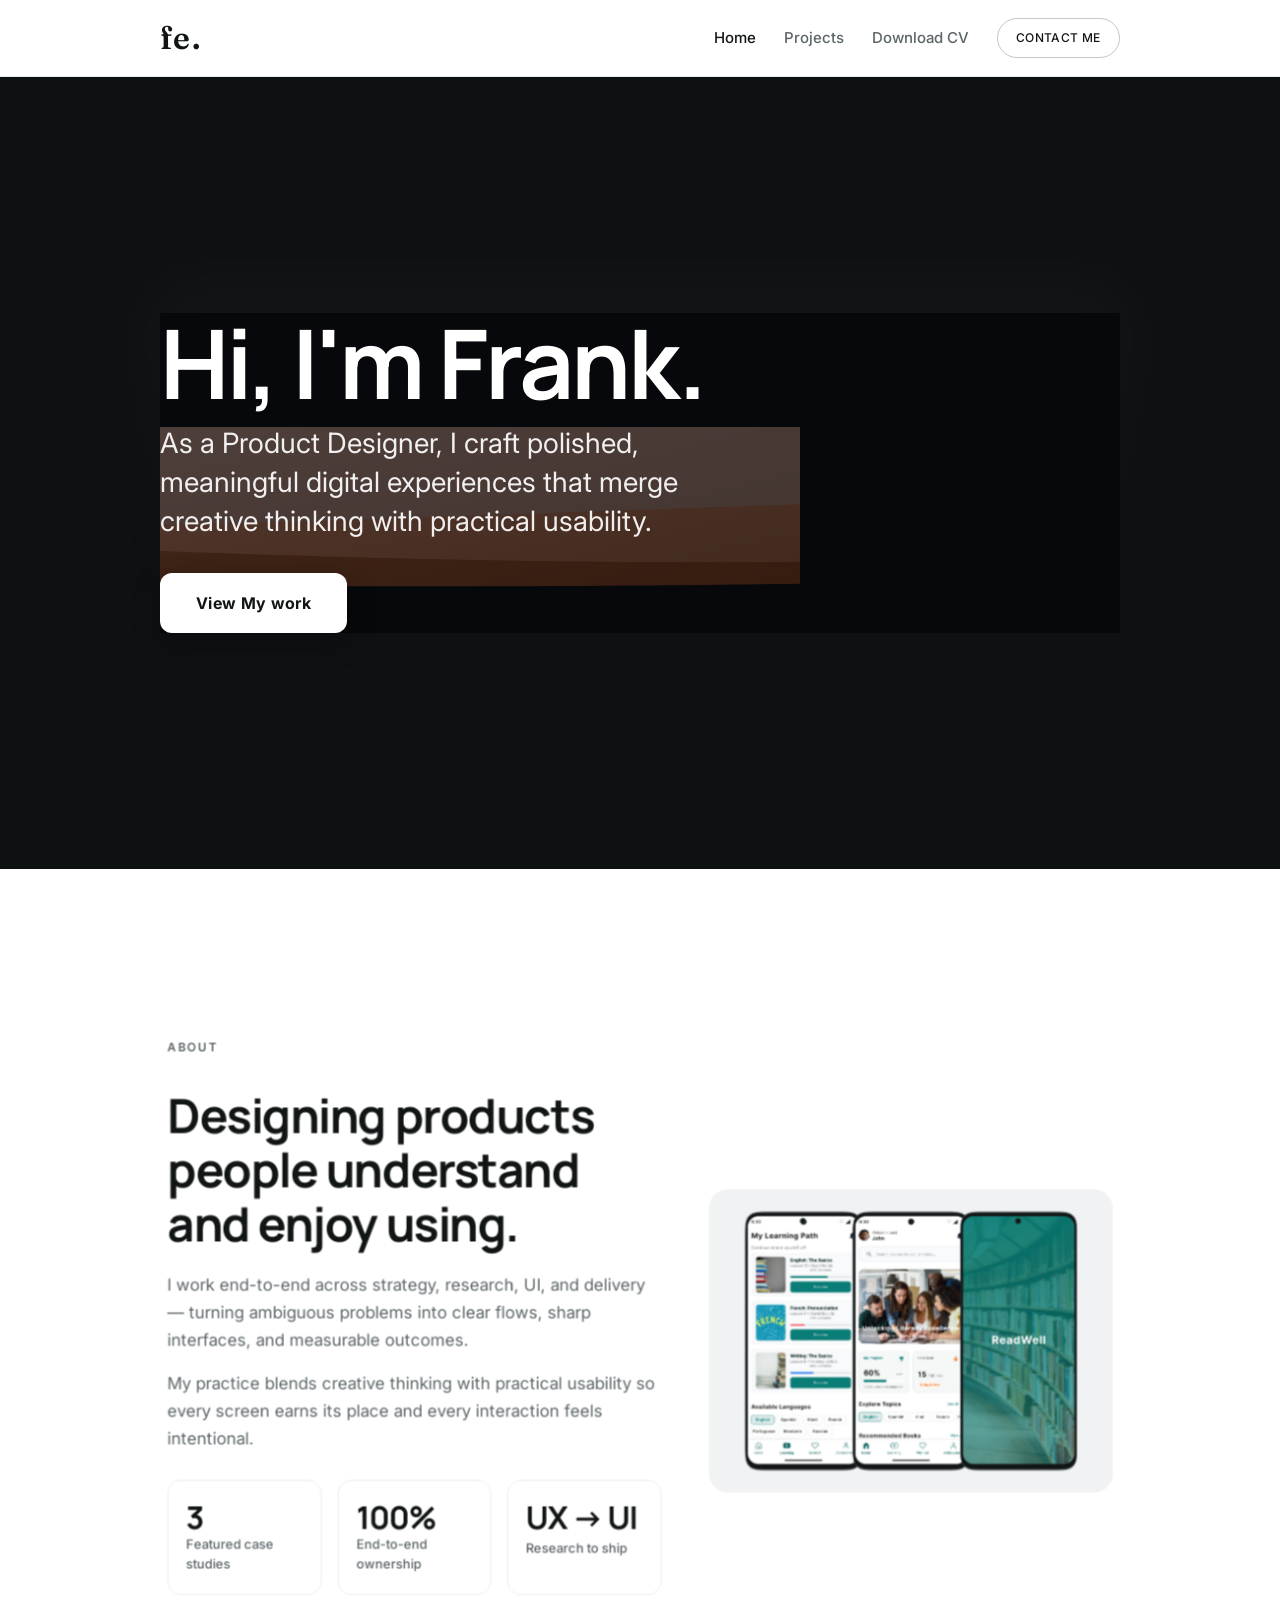
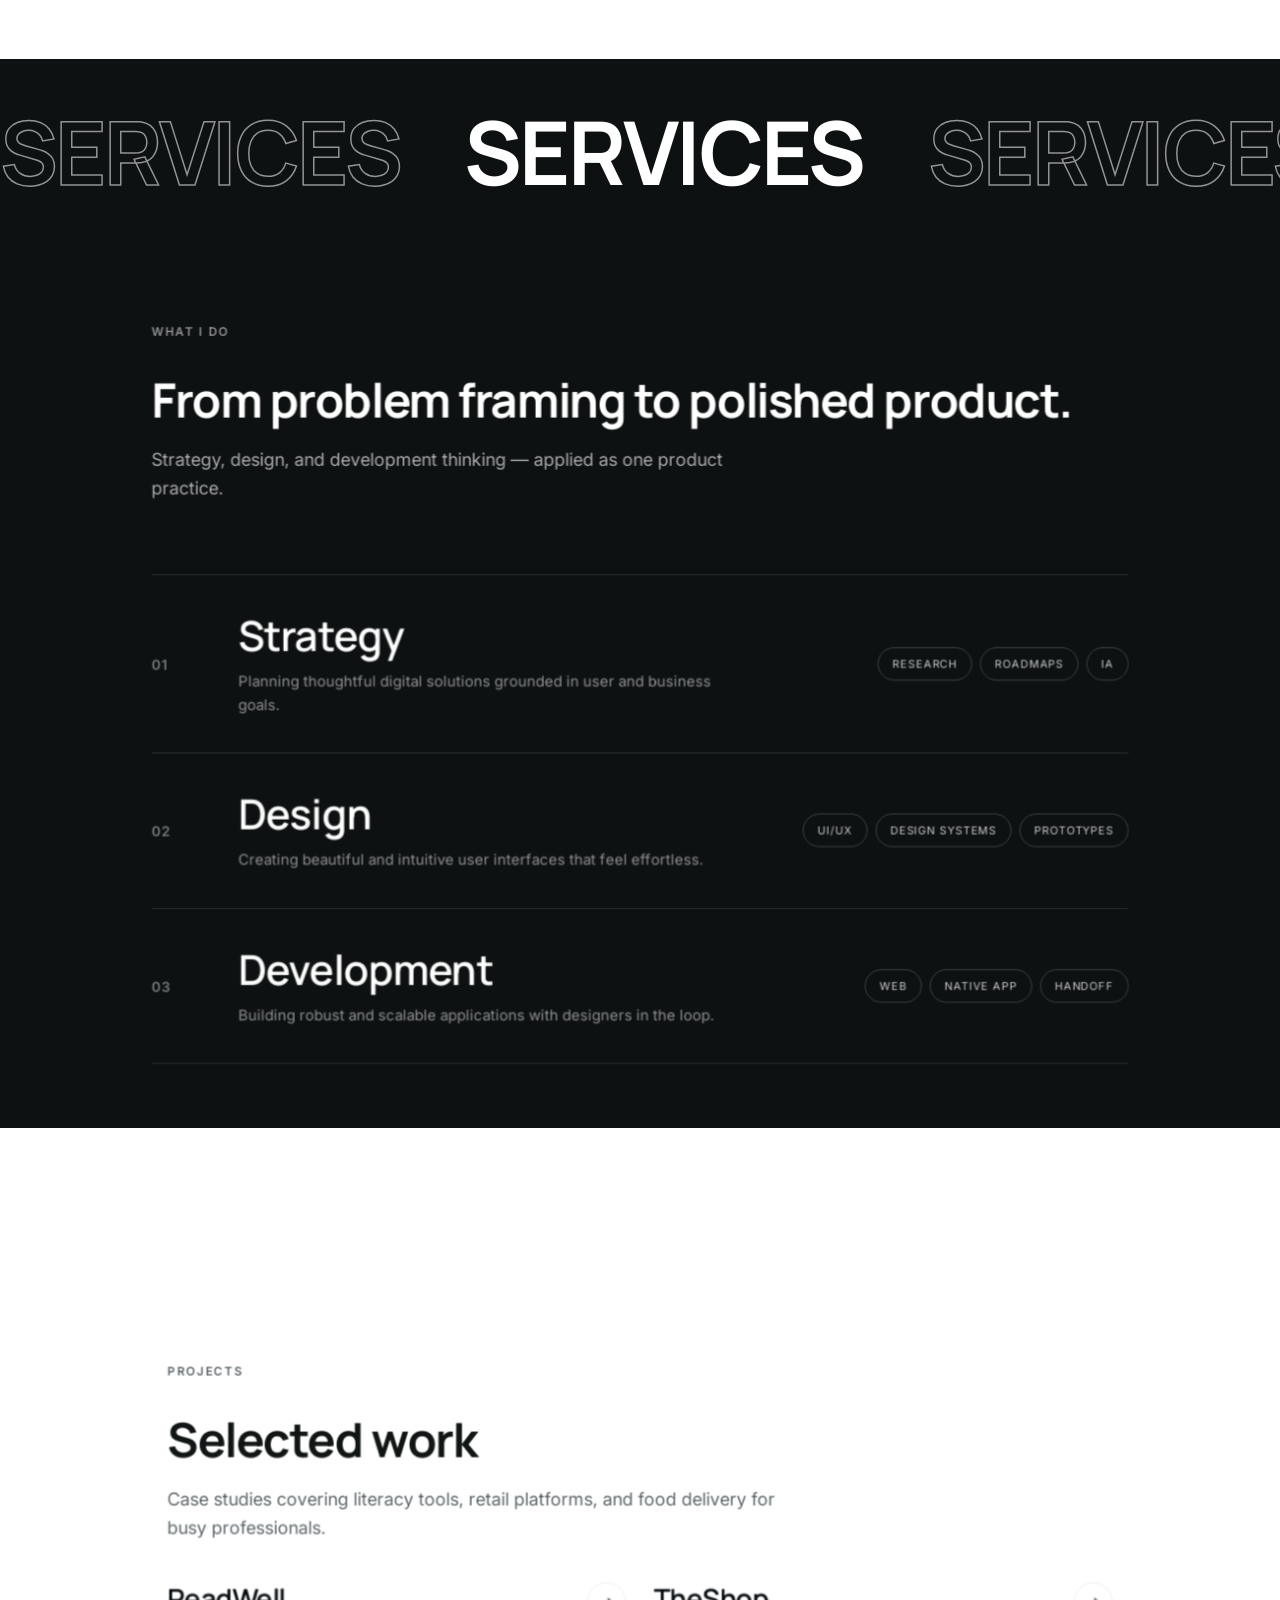
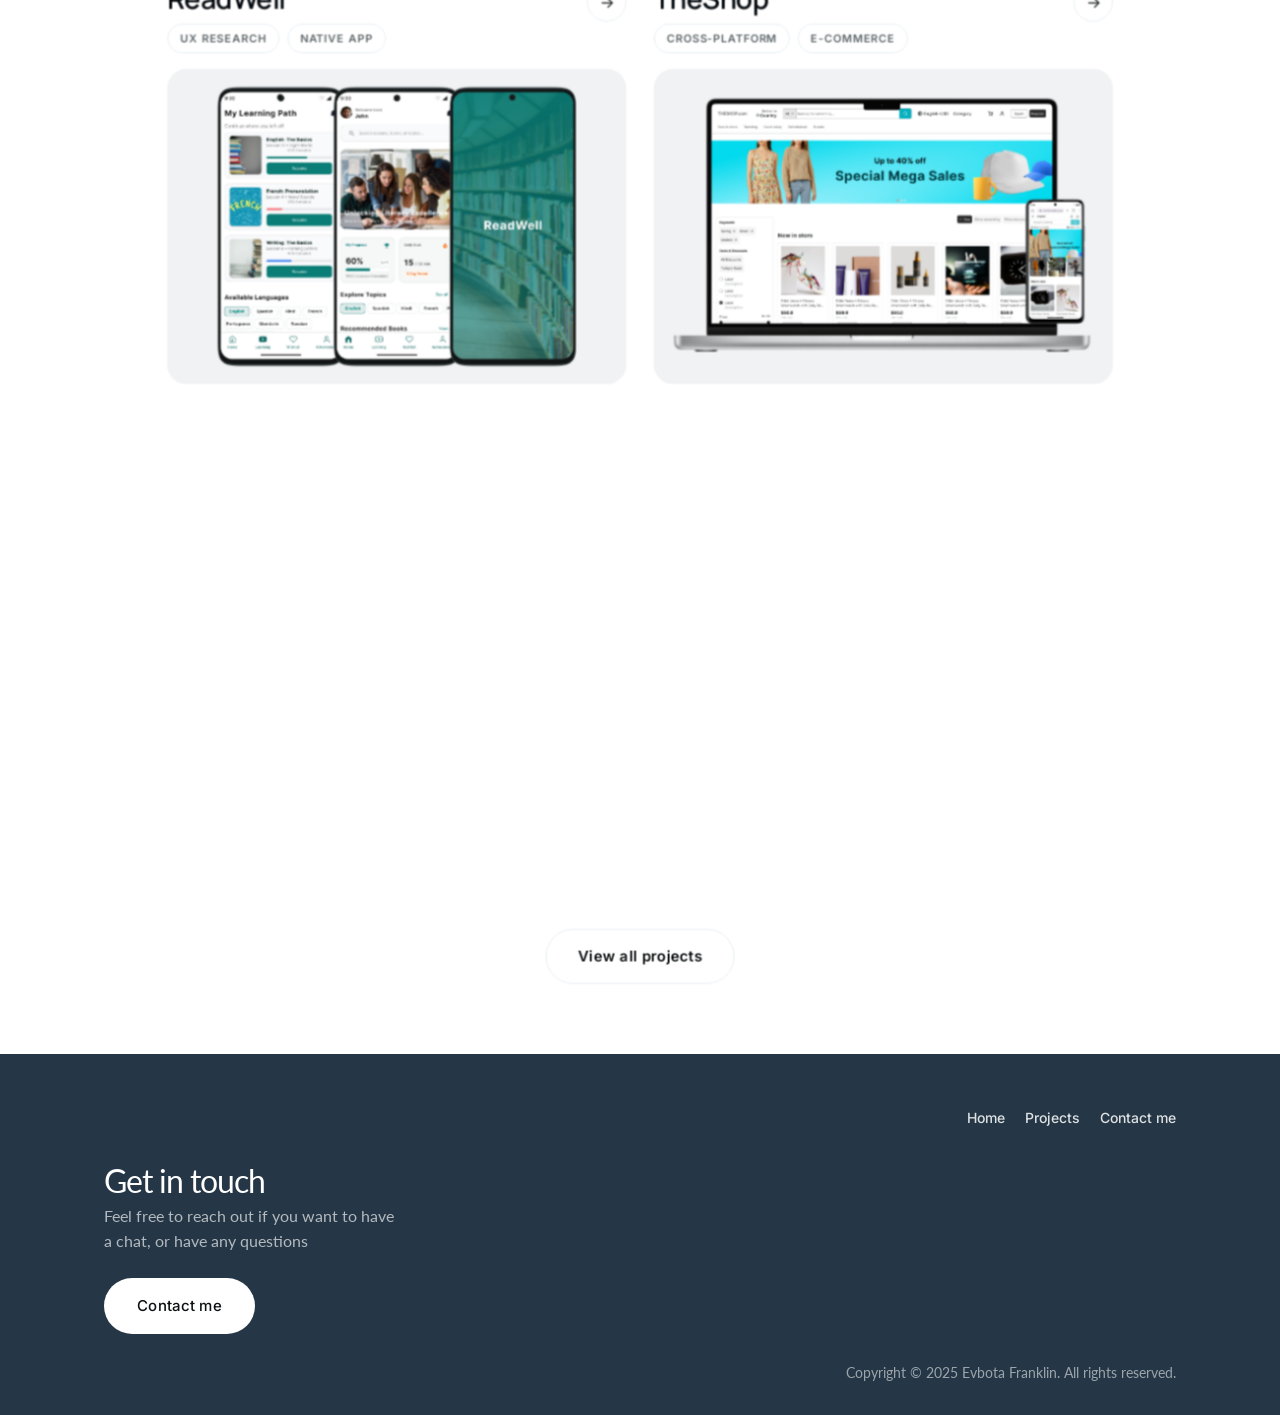
==== commit 2506ab7e: "feat: animate hero background with SVG wave mesh Replace the static hero-bg.png image and dark gradi" ====
--- a/index.html
+++ b/index.html
@@ -35,16 +35,22 @@
       <section class="fe-hero fe-rhythm fe-hero--3d">
         <div class="fe-hero__3d-wrap">
           <div class="fe-hero__bg" data-parallax="0.12">
-            <div class="fe-hero__layer fe-hero__layer--base">
-              <img
-                src="assets/images/hero-bg.png"
-                alt="Frank Evbota portfolio hero"
-              />
-            </div>
-            <div
-              class="fe-hero__layer fe-hero__layer--depth"
-              aria-hidden="true"
-            ></div>
+            <svg class="fe-wave-mesh" viewBox="0 0 1440 900" preserveAspectRatio="none" aria-hidden="true">
+              <defs>
+                <linearGradient id="feWaveGradSlate" x1="0%" y1="0%" x2="100%" y2="100%">
+                  <stop offset="0%" stop-color="#8f97a8"/>
+                  <stop offset="100%" stop-color="#6b757a"/>
+                </linearGradient>
+                <linearGradient id="feWaveGradOrange" x1="0%" y1="0%" x2="100%" y2="100%">
+                  <stop offset="0%" stop-color="#ff8a4c"/>
+                  <stop offset="100%" stop-color="#c95a1e"/>
+                </linearGradient>
+              </defs>
+              <rect width="100%" height="100%" fill="#07080c"/>
+              <path class="fe-wave fe-wave-1" data-base="640" data-amp="60" data-freq="0.0013" data-speed="1" fill="url(#feWaveGradSlate)" opacity="0.6"/>
+              <path class="fe-wave fe-wave-2" data-base="720" data-amp="48" data-freq="0.0010" data-speed="0.75" fill="url(#feWaveGradOrange)" opacity="0.55"/>
+              <path class="fe-wave fe-wave-3" data-base="560" data-amp="42" data-freq="0.0016" data-speed="1.15" fill="#8f97a8" opacity="0.35"/>
+            </svg>
           </div>
           <div class="fe-hero__card-wrap" data-tilt>
             <div class="fe-hero__card">
@@ -242,5 +248,45 @@
     <script src="assets/js/gsap/gsap.js"></script>
     <script src="assets/js/gsap/gsap-scroll-trigger.js"></script>
     <script src="assets/js/hero-premium.js"></script>
+    <script>
+      /* Animated SVG wave mesh for the hero background.
+         Smooth sine-wave motion via requestAnimationFrame.
+         Honors prefers-reduced-motion. */
+      (function () {
+        if (window.matchMedia('(prefers-reduced-motion: reduce)').matches) {
+          return;
+        }
+        var waves = document.querySelectorAll('.fe-wave');
+        if (!waves.length) {
+          return;
+        }
+        var time = 0;
+        function loop() {
+          time += 0.016;
+          waves.forEach(function (wave, i) {
+            var svg = wave.closest('svg') || wave.parentElement;
+            var width = svg.clientWidth || 1440;
+            var height = svg.clientHeight || 900;
+            var base = parseFloat(wave.getAttribute('data-base') || 640, 10);
+            var amp = parseFloat(wave.getAttribute('data-amp') || 50, 10);
+            var freq = parseFloat(wave.getAttribute('data-freq') || 0.0013, 10);
+            var speed = parseFloat(wave.getAttribute('data-speed') || 1, 10);
+            var phase = i * 0.8;
+            var points = 48;
+            var d = 'M0,' + base;
+            var x, y, px, py;
+            for (x = 0; x <= points; x += 1) {
+              px = (x / points) * width;
+              py = base + Math.sin(px * freq + time * speed + phase) * amp;
+              d += ' L' + px + ',' + py;
+            }
+            d += ' L' + width + ',' + height + ' L0,' + height + ' Z';
+            wave.setAttribute('d', d);
+          });
+          requestAnimationFrame(loop);
+        }
+        requestAnimationFrame(loop);
+      })();
+    </script>
   </body>
 </html>
--- a/assets/css/brand.css
+++ b/assets/css/brand.css
@@ -219,12 +219,21 @@
   content: "";
   position: absolute;
   inset: 0;
-  background: linear-gradient(
-    180deg,
-    rgba(10, 12, 13, 0.15) 0%,
-    rgba(10, 12, 13, 0.35) 45%,
-    rgba(10, 12, 13, 0.72) 100%
-  );
+  background: #07080c;
+  opacity: 0.55;
+}
+
+/* —— Hero animated wave mesh (replaces hero-bg image) —— */
+.fe-wave-mesh {
+  position: absolute;
+  inset: 0;
+  width: 100%;
+  height: 100%;
+  display: block;
+  overflow: hidden;
+}
+.fe-wave-mesh rect {
+  overflow: visible;
 }
 
 .fe-hero__content {
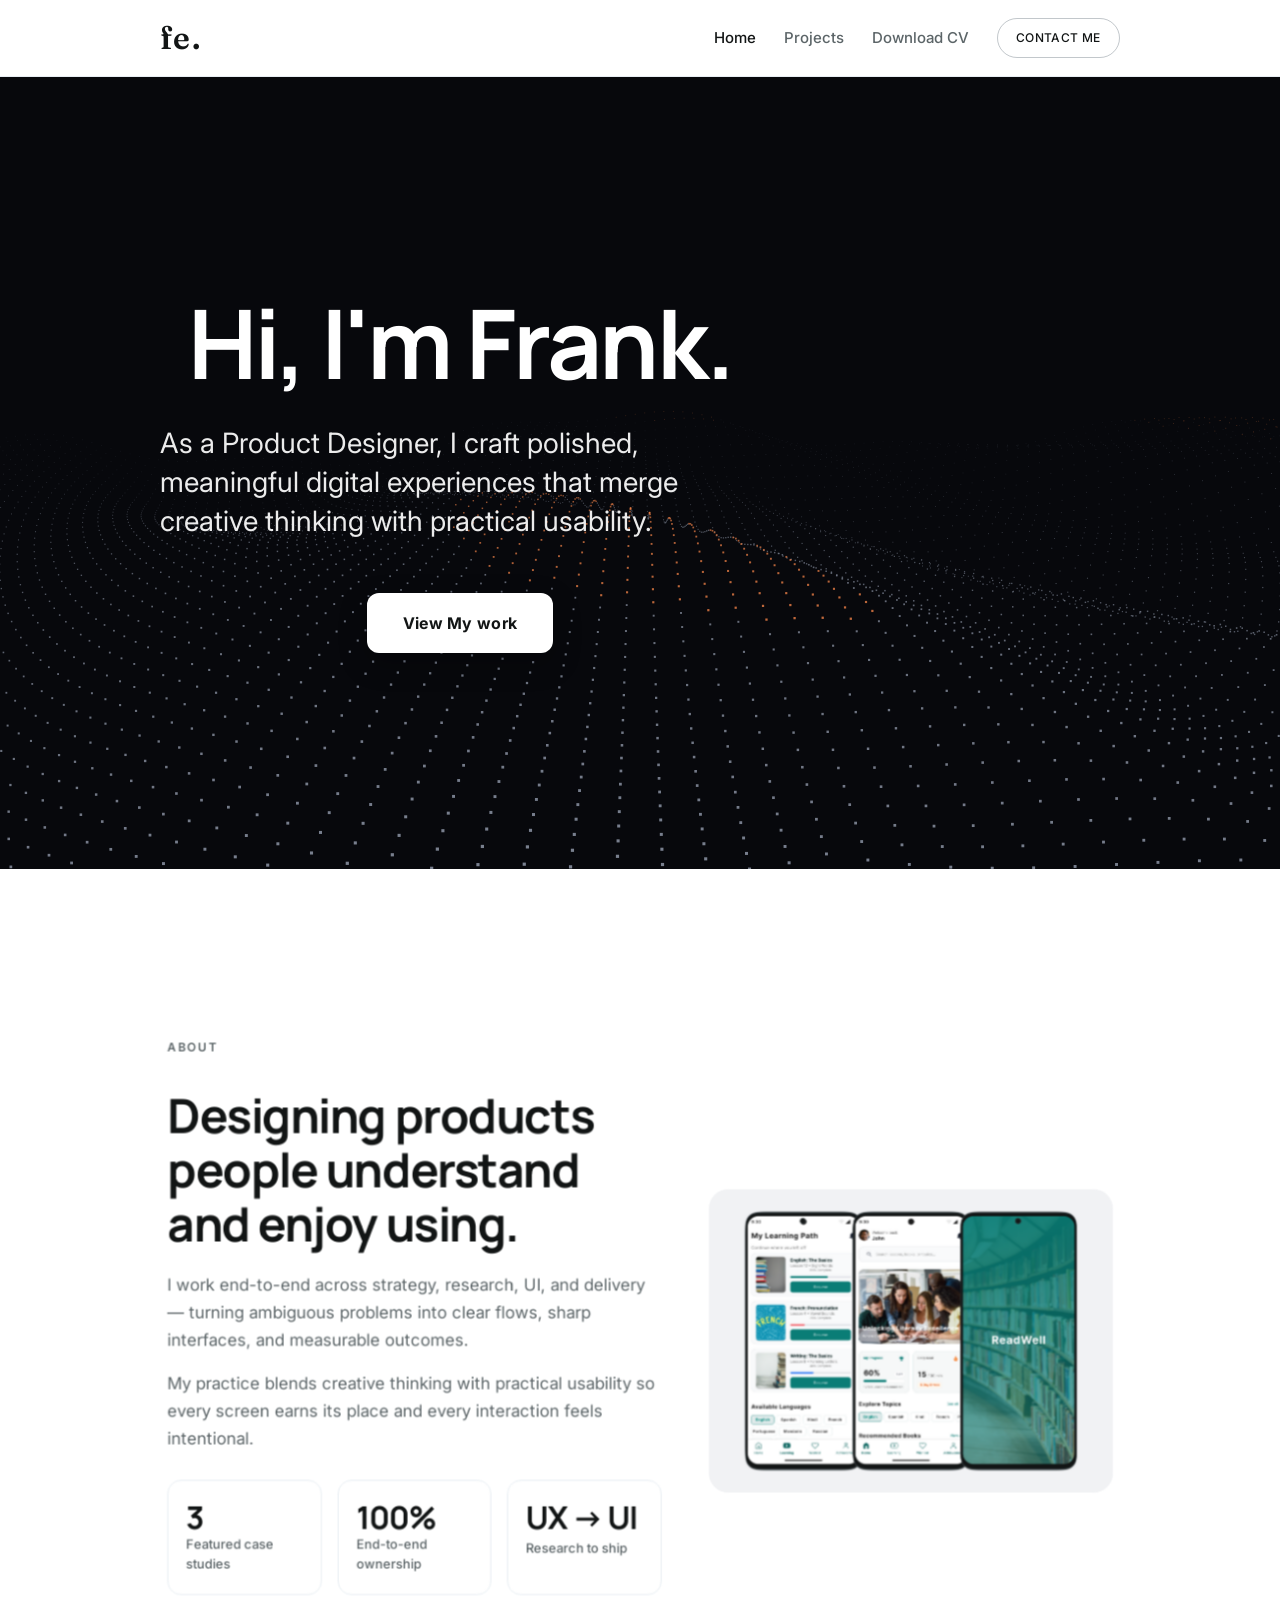
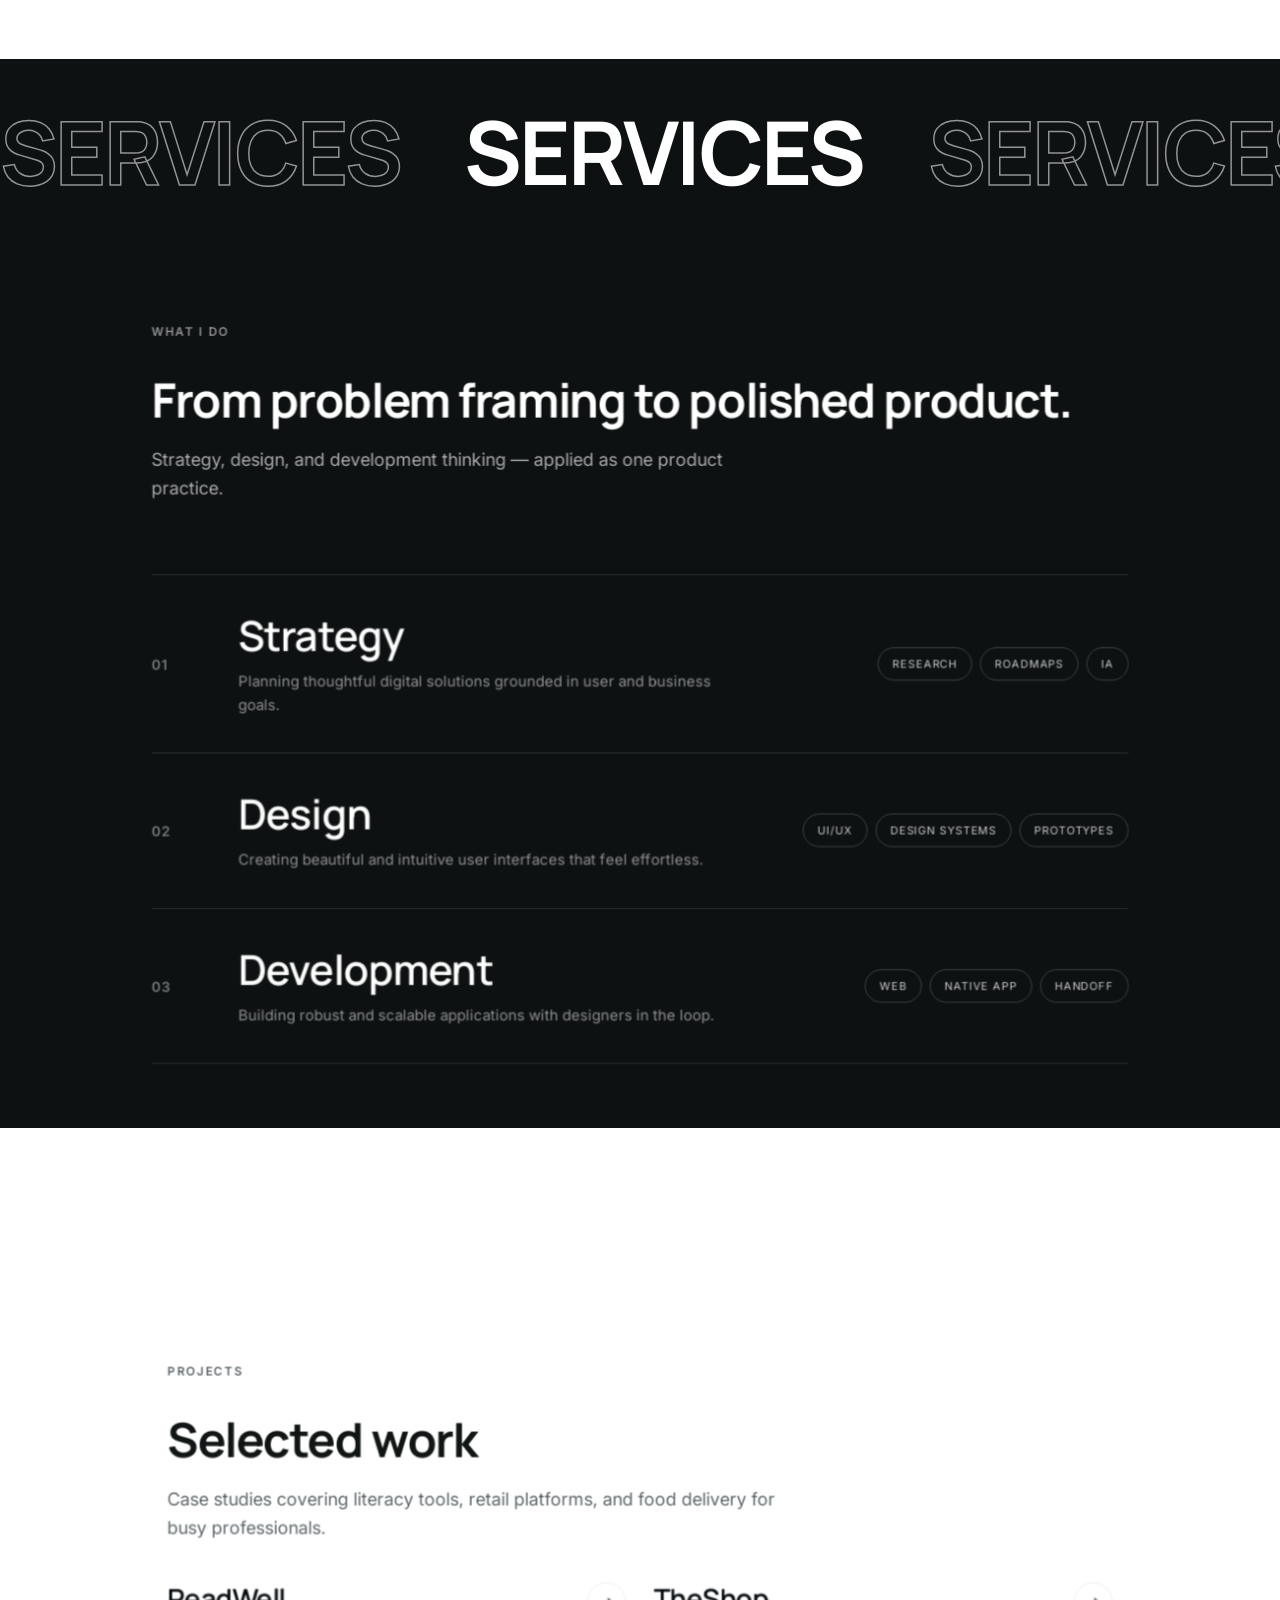
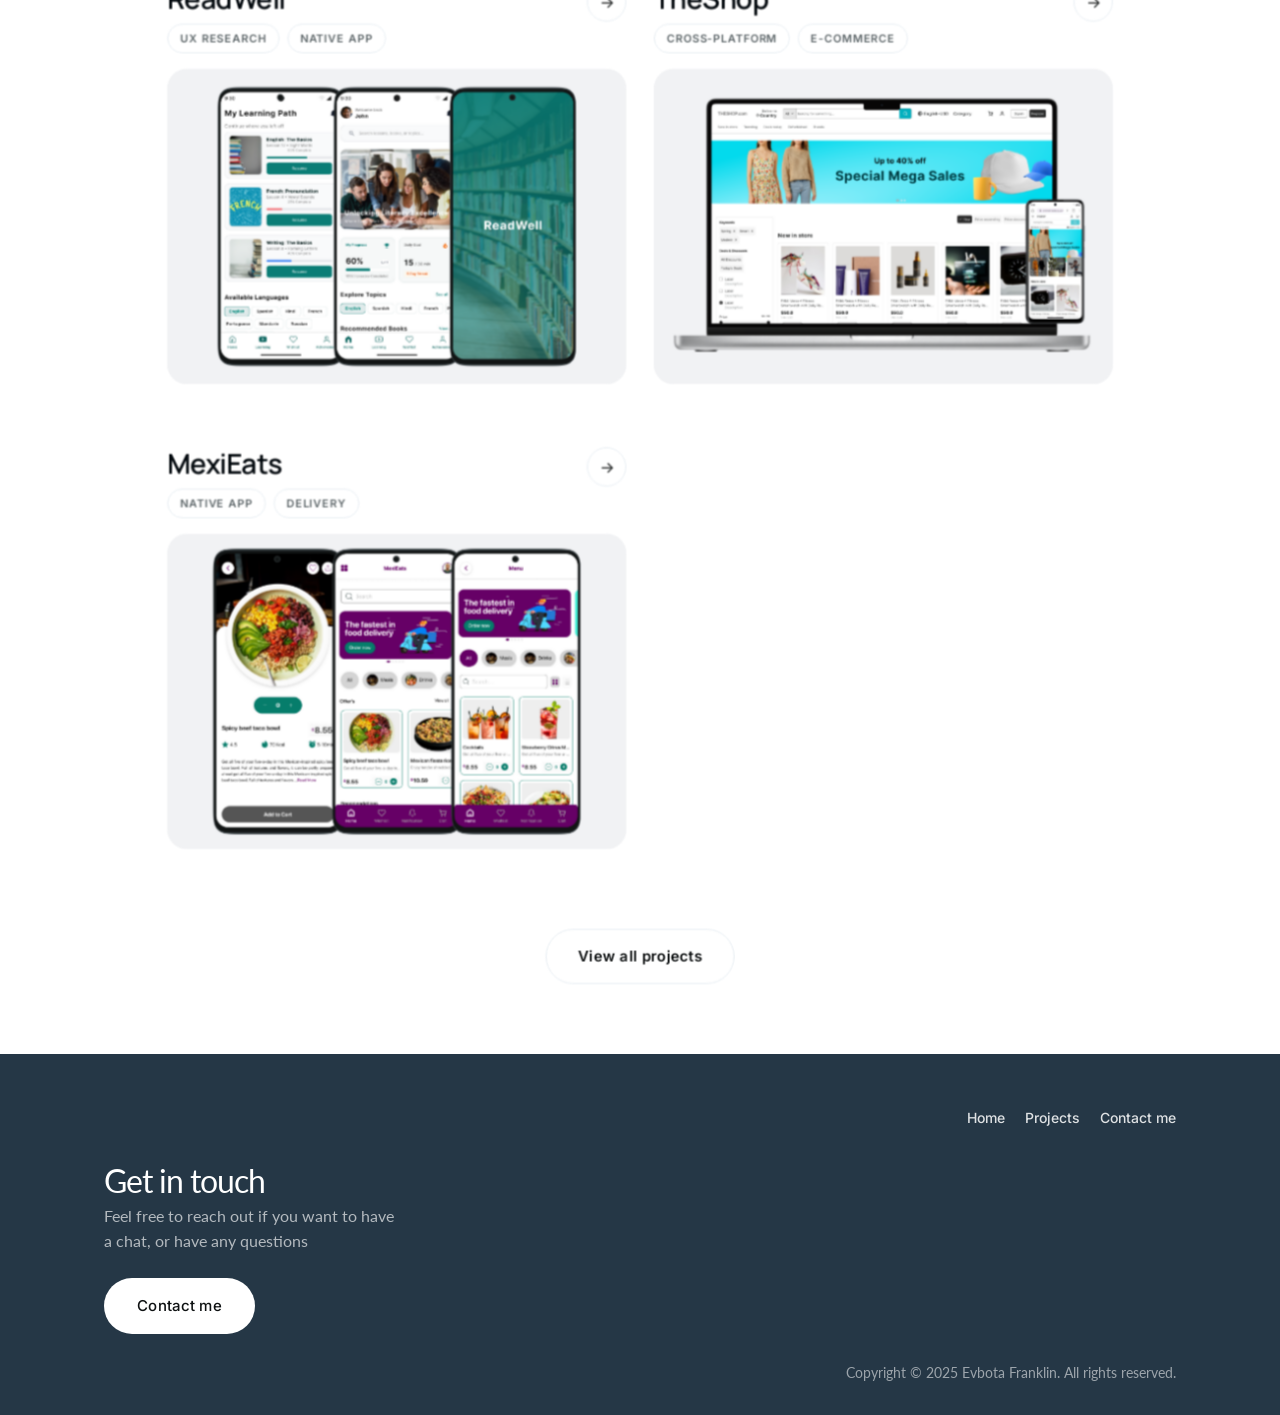
==== commit 8e4a5179: "feat: hero background as animated canvas wave mesh Replace the hero background with a full-bleed ani" ====
--- a/index.html
+++ b/index.html
@@ -32,39 +32,17 @@
     </header>
 
     <main>
-      <section class="fe-hero fe-rhythm fe-hero--3d">
-        <div class="fe-hero__3d-wrap">
-          <div class="fe-hero__bg" data-parallax="0.12">
-            <svg class="fe-wave-mesh" viewBox="0 0 1440 900" preserveAspectRatio="none" aria-hidden="true">
-              <defs>
-                <linearGradient id="feWaveGradSlate" x1="0%" y1="0%" x2="100%" y2="100%">
-                  <stop offset="0%" stop-color="#8f97a8"/>
-                  <stop offset="100%" stop-color="#6b757a"/>
-                </linearGradient>
-                <linearGradient id="feWaveGradOrange" x1="0%" y1="0%" x2="100%" y2="100%">
-                  <stop offset="0%" stop-color="#ff8a4c"/>
-                  <stop offset="100%" stop-color="#c95a1e"/>
-                </linearGradient>
-              </defs>
-              <rect width="100%" height="100%" fill="#07080c"/>
-              <path class="fe-wave fe-wave-1" data-base="640" data-amp="60" data-freq="0.0013" data-speed="1" fill="url(#feWaveGradSlate)" opacity="0.6"/>
-              <path class="fe-wave fe-wave-2" data-base="720" data-amp="48" data-freq="0.0010" data-speed="0.75" fill="url(#feWaveGradOrange)" opacity="0.55"/>
-              <path class="fe-wave fe-wave-3" data-base="560" data-amp="42" data-freq="0.0016" data-speed="1.15" fill="#8f97a8" opacity="0.35"/>
-            </svg>
-          </div>
-          <div class="fe-hero__card-wrap" data-tilt>
-            <div class="fe-hero__card">
-              <div class="fe-hero__content">
-                <h1>Hi, I'm Frank.</h1>
-                <p class="fe-hero__lead">
-                  As a Product Designer, I craft polished, meaningful digital
-                  experiences that merge creative thinking with practical
-                  usability.
-                </p>
-                <a class="fe-btn" href="projects.html">View My work</a>
-              </div>
-            </div>
-          </div>
+      <section class="fe-hero fe-rhythm">
+        <div class="fe-hero__bg">
+          <canvas class="fe-wave-canvas" aria-hidden="true"></canvas>
+        </div>
+        <div class="fe-hero__content">
+          <h1>Hi, I'm Frank.</h1>
+          <p class="fe-hero__lead">
+            As a Product Designer, I craft polished, meaningful digital
+            experiences that merge creative thinking with practical usability.
+          </p>
+          <a class="fe-btn" href="projects.html">View My work</a>
         </div>
       </section>
 
@@ -249,43 +227,236 @@
     <script src="assets/js/gsap/gsap-scroll-trigger.js"></script>
     <script src="assets/js/hero-premium.js"></script>
     <script>
-      /* Animated SVG wave mesh for the hero background.
-         Smooth sine-wave motion via requestAnimationFrame.
+      /* Hero wave mesh — canvas dot field rolling like a slow sea.
+         Port of the React WaveMesh visual, vanilla JS (no build step).
+         Colors: base #07080c, dots #8f97a8, accent #ff8a4c.
+         Pointer lifts a soft hill; click throws an outward ring.
          Honors prefers-reduced-motion. */
       (function () {
         if (window.matchMedia('(prefers-reduced-motion: reduce)').matches) {
           return;
         }
-        var waves = document.querySelectorAll('.fe-wave');
-        if (!waves.length) {
+        var host = document.querySelector('.fe-hero__bg');
+        if (!host) {
           return;
         }
-        var time = 0;
-        function loop() {
-          time += 0.016;
-          waves.forEach(function (wave, i) {
-            var svg = wave.closest('svg') || wave.parentElement;
-            var width = svg.clientWidth || 1440;
-            var height = svg.clientHeight || 900;
-            var base = parseFloat(wave.getAttribute('data-base') || 640, 10);
-            var amp = parseFloat(wave.getAttribute('data-amp') || 50, 10);
-            var freq = parseFloat(wave.getAttribute('data-freq') || 0.0013, 10);
-            var speed = parseFloat(wave.getAttribute('data-speed') || 1, 10);
-            var phase = i * 0.8;
-            var points = 48;
-            var d = 'M0,' + base;
-            var x, y, px, py;
-            for (x = 0; x <= points; x += 1) {
-              px = (x / points) * width;
-              py = base + Math.sin(px * freq + time * speed + phase) * amp;
-              d += ' L' + px + ',' + py;
+        var canvas = document.createElement('canvas');
+        canvas.setAttribute('aria-hidden', 'true');
+        canvas.style.cssText =
+          'position:absolute;inset:0;width:100%;height:100%;display:block';
+        host.prepend(canvas);
+        var ctx = canvas.getContext('2d');
+        if (!ctx) {
+          return;
+        }
+
+        var CAM = 0.62;
+        var NEAR = 0.35,
+          FAR = 3.4;
+        var DOT_RGB = '143,151,168'; // #8f97a8
+        var ACCENT_RGB = '255,138,76'; // #ff8a4c
+
+        var W = 0,
+          H = 0,
+          cols = 0,
+          rows = 0,
+          f = 0,
+          hz = 0;
+        var raf = 0,
+          visible = true,
+          last = 0;
+        var t0 = performance.now();
+        var ptr = { x: 0, z: 1.4, s: 0, tx: 0, tz: 1.4, ts: 0 };
+        var rings = [];
+
+        function resize() {
+          var w = host.clientWidth,
+            h = host.clientHeight;
+          if (w === W && h === H) {
+            return;
+          }
+          W = w;
+          H = h;
+          var dpr = Math.min(window.devicePixelRatio || 1, 2);
+          canvas.width = Math.round(W * dpr);
+          canvas.height = Math.round(H * dpr);
+          ctx.setTransform(dpr, 0, 0, dpr, 0, 0);
+          f = Math.max(W, H * 1.2) * 0.55;
+          hz = H * 0.3;
+          cols = Math.round(Math.min(150, Math.max(56, W / 9)));
+          rows = Math.round(Math.min(90, Math.max(48, H / 9.5)));
+        }
+
+        function half() {
+          return (W / 2 / f) * FAR * 1.05;
+        }
+
+        function height(x, z, t) {
+          var y =
+            0.085 * Math.sin(x * 2.2 + t * 0.7) +
+            0.07 * Math.sin(z * 2.9 - t * 0.9 + x * 0.8) +
+            0.03 * Math.sin((x + z) * 6.1 + t * 1.6);
+          if (ptr.s > 0.01) {
+            var d2 = (x - ptr.x) * (x - ptr.x) + (z - ptr.z) * (z - ptr.z);
+            y += 0.24 * ptr.s * Math.exp(-d2 / 0.07);
+          }
+          for (var r = 0; r < rings.length; r++) {
+            var ring = rings[r];
+            var age = t - ring.t;
+            var d = Math.hypot(x - ring.x, z - ring.z);
+            var front = age * 1.15;
+            y +=
+              0.2 *
+              Math.exp(-((d - front) * (d - front)) / 0.014) *
+              Math.exp(-age * 0.75);
+          }
+          return y;
+        }
+
+        function frame(t) {
+          ctx.clearRect(0, 0, W, H);
+          ptr.x += (ptr.tx - ptr.x) * 0.1;
+          ptr.z += (ptr.tz - ptr.z) * 0.1;
+          ptr.s += (ptr.ts - ptr.s) * 0.06;
+          while (rings.length && t - rings[0].t > 5) {
+            rings.shift();
+          }
+          var hw = half();
+          var hot = [];
+          for (var j = 0; j < rows; j++) {
+            var z = FAR * Math.pow(NEAR / FAR, j / (rows - 1));
+            var fog = Math.pow(1 - (z - NEAR) / (FAR - NEAR), 1.25);
+            var size = Math.max(0.8, Math.min(3.2, 2.3 / z));
+            ctx.fillStyle =
+              'rgba(' +
+              DOT_RGB +
+              ',' +
+              (0.12 + fog * 0.85).toFixed(3) +
+              ')';
+            for (var i = 0; i < cols; i++) {
+              var x = -hw + (i / (cols - 1)) * hw * 2;
+              var y = height(x, z, t);
+              var sx = W / 2 + (x / z) * f;
+              if (sx < -4 || sx > W + 4) {
+                continue;
+              }
+              var sy = hz + ((CAM - y) / z) * f;
+              if (y > 0.12) {
+                hot.push(sx, sy, size, fog);
+                continue;
+              }
+              ctx.fillRect(sx - size / 2, sy - size / 2, size, size);
             }
-            d += ' L' + width + ',' + height + ' L0,' + height + ' Z';
-            wave.setAttribute('d', d);
-          });
-          requestAnimationFrame(loop);
-        }
-        requestAnimationFrame(loop);
+          }
+          for (var k = 0; k < hot.length; k += 4) {
+            var sx = hot[k];
+            var sy = hot[k + 1];
+            var size = hot[k + 2];
+            var fog = hot[k + 3];
+            ctx.fillStyle =
+              'rgba(' +
+              ACCENT_RGB +
+              ',' +
+              (0.2 + fog * 0.8).toFixed(3) +
+              ')';
+            var s = size * 1.15;
+            ctx.fillRect(sx - s / 2, sy - s / 2, s, s);
+          }
+        }
+
+        var now = function () {
+          return (performance.now() - t0) / 1000;
+        };
+        var coarse =
+          !window.matchMedia('(hover: hover) and (pointer: fine)').matches;
+
+        function loop(ms) {
+          if (!visible || document.hidden) {
+            raf = 0;
+            return;
+          }
+          raf = requestAnimationFrame(loop);
+          if (coarse && ms - last < 30) {
+            return;
+          }
+          last = ms;
+          resize();
+          frame(now());
+        }
+
+        function wake() {
+          if (raf || !visible || document.hidden) {
+            return;
+          }
+          raf = requestAnimationFrame(loop);
+        }
+
+        function ground(e) {
+          var r = host.getBoundingClientRect();
+          var sx = e.clientX - r.left;
+          var sy = e.clientY - r.top;
+          if (
+            sx < 0 ||
+            sy < 0 ||
+            sx > r.width ||
+            sy > r.height ||
+            sy <= hz + 4
+          ) {
+            return null;
+          }
+          var z = Math.min(FAR, Math.max(NEAR, (CAM * f) / (sy - hz)));
+          return { x: ((sx - W / 2) * z) / f, z: z };
+        }
+
+        function onMove(e) {
+          var g = ground(e);
+          if (g) {
+            ptr.tx = g.x;
+            ptr.tz = g.z;
+            if (ptr.s < 0.05) {
+              ptr.x = g.x;
+              ptr.z = g.z;
+            }
+          }
+          ptr.ts = g ? 1 : 0;
+        }
+
+        function onDown(e) {
+          var g = ground(e);
+          if (g) {
+            rings.push({ x: g.x, z: g.z, t: now() });
+          }
+        }
+
+        resize();
+        frame(3);
+        var io = new IntersectionObserver(function (entries) {
+          visible = entries[0].isIntersecting;
+          wake();
+        });
+        io.observe(host);
+        var ro = new ResizeObserver(function () {
+          resize();
+          frame(3);
+        });
+        ro.observe(host);
+        document.addEventListener('visibilitychange', wake);
+        if (!coarse) {
+          window.addEventListener('pointermove', onMove, { passive: true });
+        }
+        window.addEventListener('pointerdown', onDown, { passive: true });
+        return function () {
+          cancelAnimationFrame(raf);
+          raf = 0;
+          io.disconnect();
+          ro.disconnect();
+          document.removeEventListener('visibilitychange', wake);
+          if (!coarse) {
+            window.removeEventListener('pointermove', onMove);
+          }
+          window.removeEventListener('pointerdown', onDown);
+          canvas.remove();
+        };
       })();
     </script>
   </body>
--- a/assets/css/brand.css
+++ b/assets/css/brand.css
@@ -197,52 +197,40 @@
 .fe-hero {
   position: relative;
   min-height: min(88vh, 820px);
+  overflow: hidden;
+  background: #07080c;
   display: flex;
-  align-items: flex-end;
-  overflow: hidden;
-  background: #0e1112;
+  align-items: center;
+  justify-content: center;
+  text-align: center;
 }
 
 .fe-hero__bg {
   position: absolute;
   inset: 0;
-}
-
-.fe-hero__bg img {
-  width: 100%;
-  height: 100%;
-  object-fit: cover;
-  opacity: 0.92;
-}
-
-.fe-hero__bg::after {
-  content: "";
-  position: absolute;
-  inset: 0;
-  background: #07080c;
-  opacity: 0.55;
-}
-
-/* —— Hero animated wave mesh (replaces hero-bg image) —— */
-.fe-wave-mesh {
+  z-index: 0;
+}
+
+/* —— Hero animated wave mesh (canvas dot field) —— */
+.fe-wave-canvas {
   position: absolute;
   inset: 0;
   width: 100%;
   height: 100%;
   display: block;
-  overflow: hidden;
-}
-.fe-wave-mesh rect {
-  overflow: visible;
 }
 
 .fe-hero__content {
   position: relative;
   z-index: 1;
   width: 100%;
-  max-width: 1200px;
-  margin: 0 auto;
-  padding: 0px 0px 0px;
+  max-width: 860px;
+  padding: 0 24px;
+  box-sizing: border-box;
+  display: flex;
+  flex-direction: column;
+  align-items: center;
+  gap: 20px;
 }
 
 .fe-hero h1 {
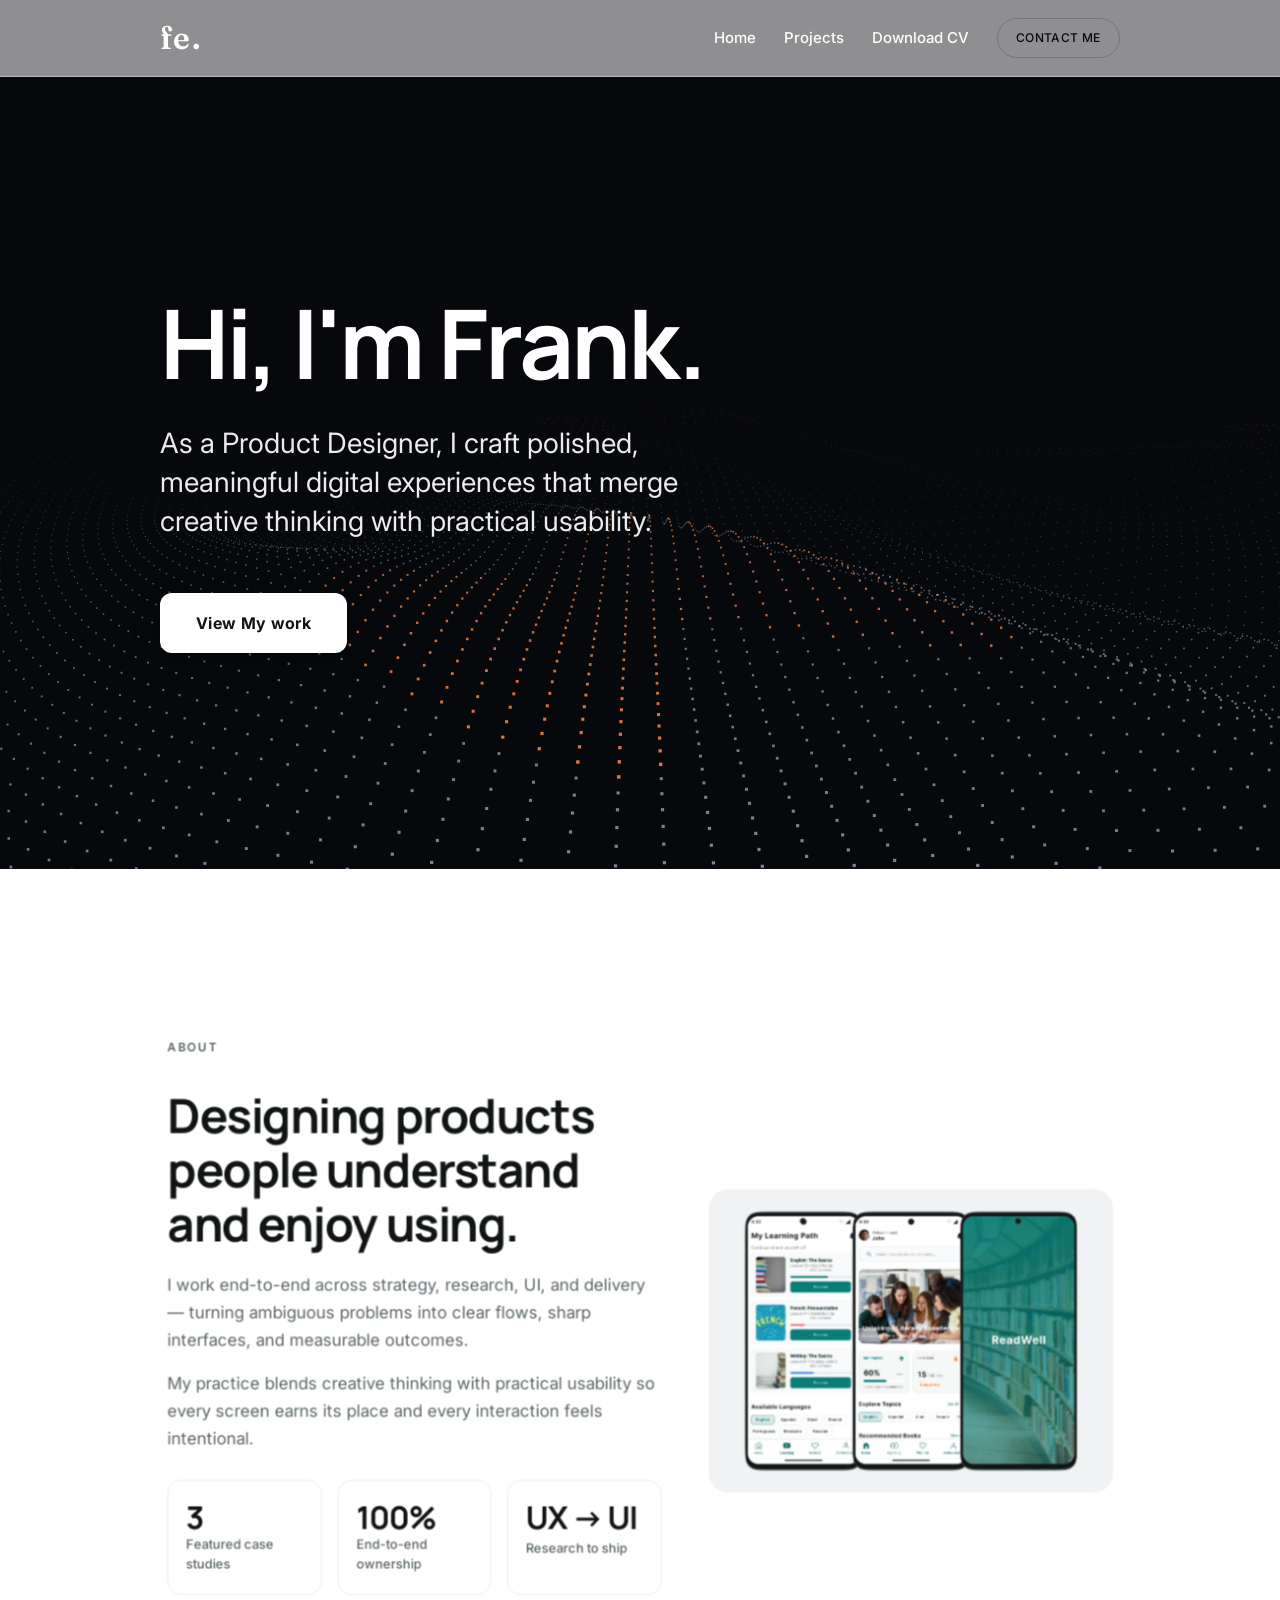
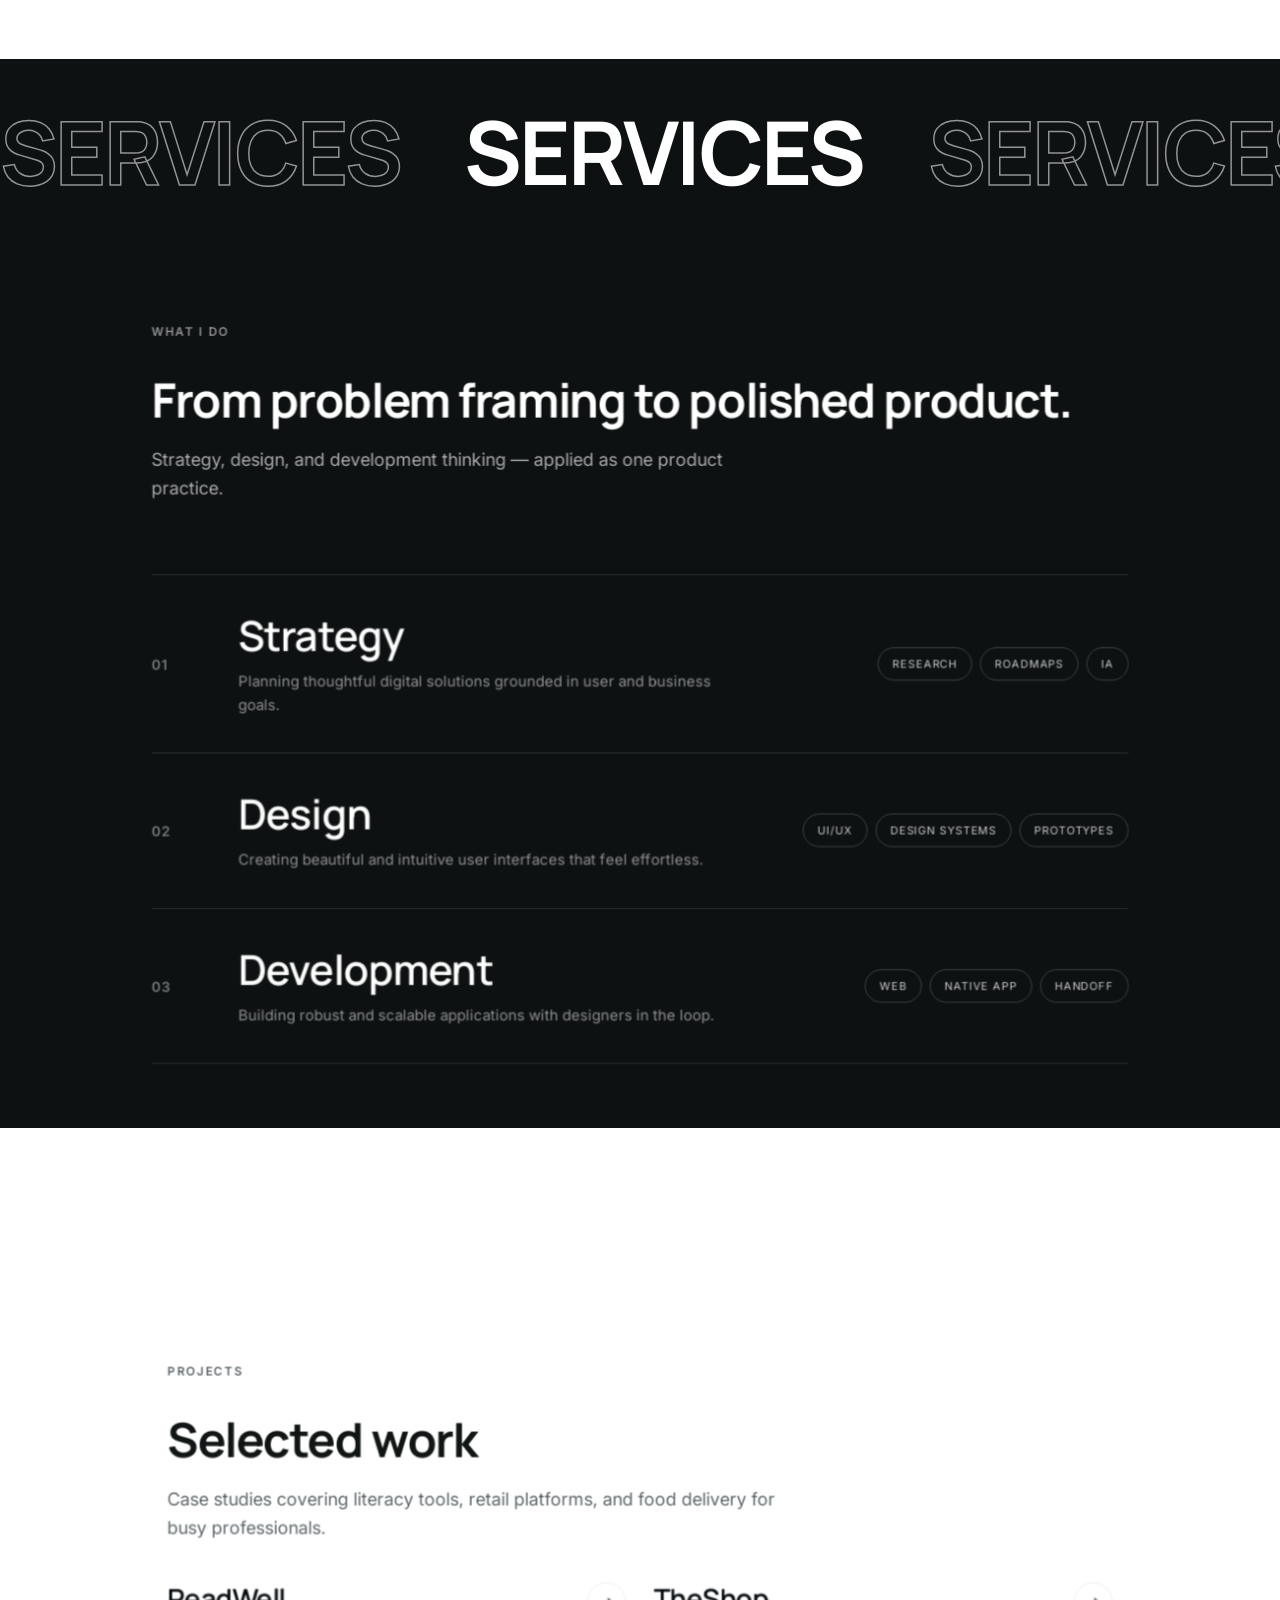
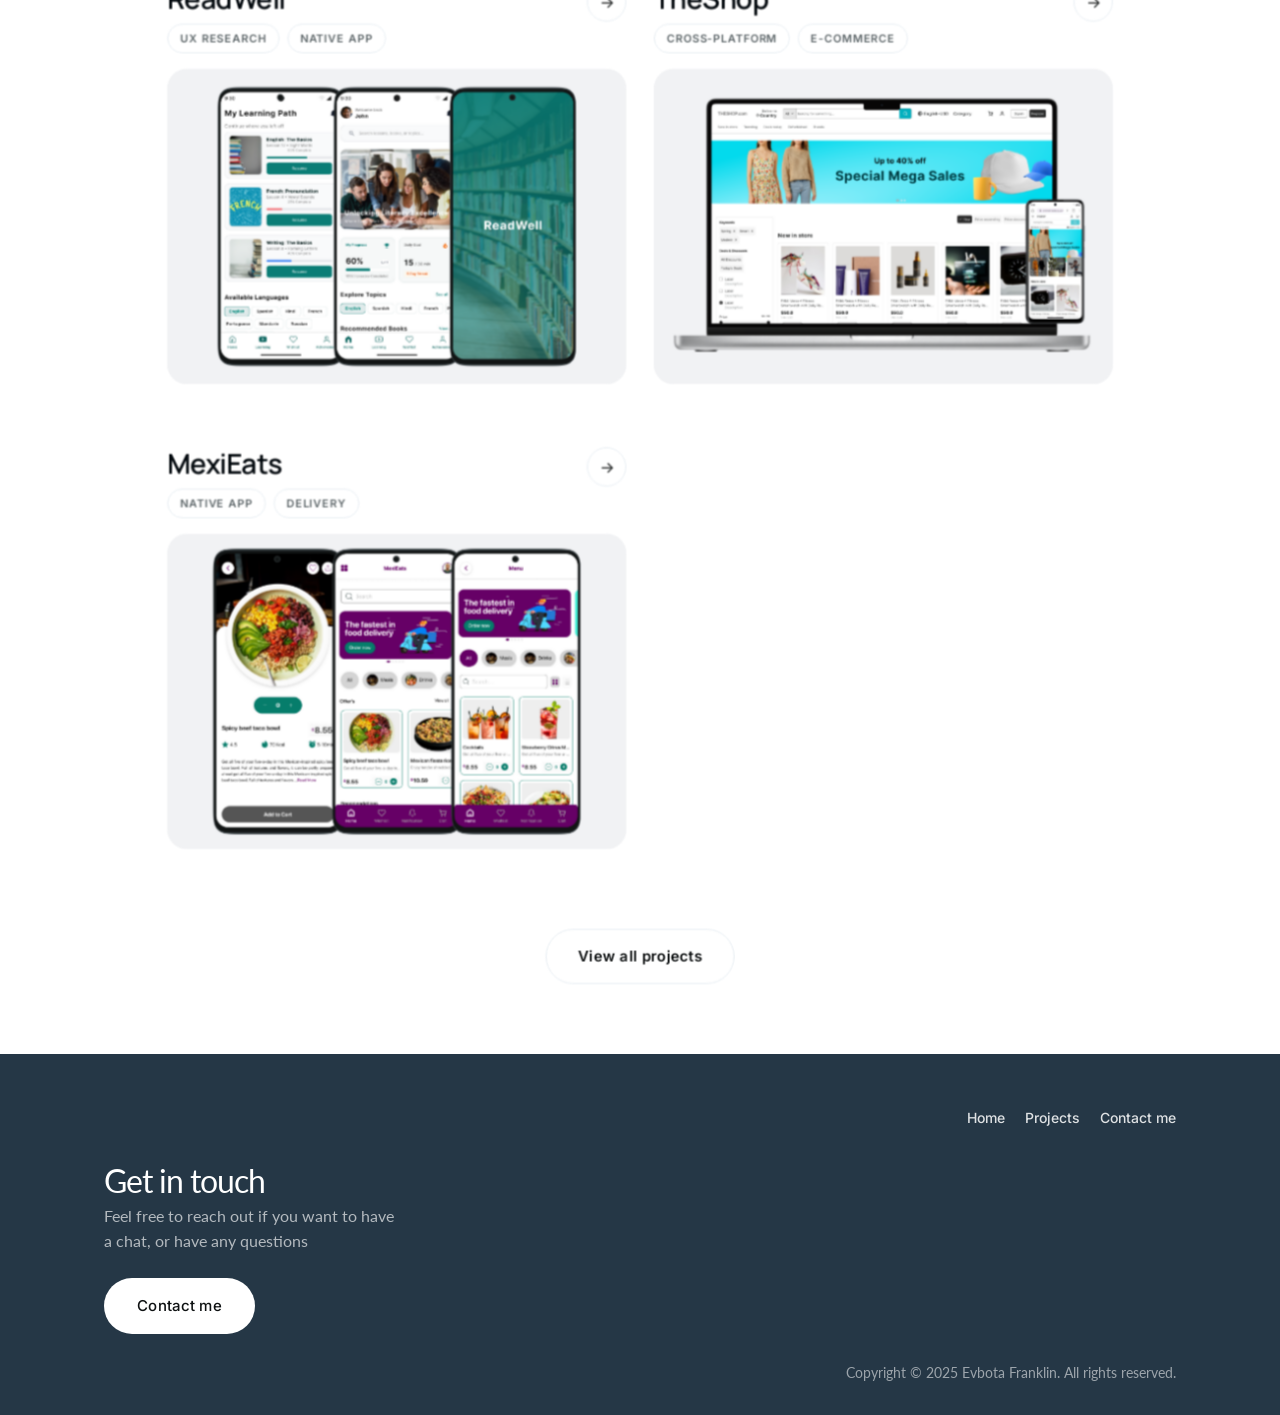
==== commit 068472f8: "fix: keep nav sticky while blended into hero - Change .fe-header--overlay from position: absolute to" ====
--- a/index.html
+++ b/index.html
@@ -16,7 +16,7 @@
     <script>document.documentElement.classList.add("fe-anim-ready");</script>
   </head>
   <body>
-    <header class="fe-header">
+    <header class="fe-header fe-header--overlay">
       <div class="fe-header__inner">
         <a class="fe-logo" href="index.html">fe.</a>
         <button class="fe-burger" type="button" aria-label="Open menu" data-fe-menu>
--- a/assets/css/brand.css
+++ b/assets/css/brand.css
@@ -141,6 +141,67 @@
   color: #fff !important;
 }
 
+/* —— Header blended into hero (homepage only) —— */
+.fe-header--overlay {
+  position: sticky;
+  top: 0;
+  left: 0;
+  right: 0;
+  z-index: 100;
+  backdrop-filter: blur(16px);
+  -webkit-backdrop-filter: blur(16px);
+  background: rgba(7, 8, 12, 0.45);
+  border-bottom: 1px solid rgba(255, 255, 255, 0.35);
+  box-shadow: none;
+}
+.fe-header--overlay .fe-logo {
+  color: #fff;
+}
+.fe-header--overlay .fe-nav a {
+  color: #fff;
+}
+.fe-header--overlay .fe-nav a:hover,
+.fe-header--overlay .fe-nav a.is-active {
+  color: #fff;
+}
+.fe-header--overlay .fe-nav__cta {
+  background: #fff;
+  color: #07080c !important;
+}
+.fe-header--overlay .fe-nav__cta:hover {
+  opacity: 0.92;
+  color: #07080c !important;
+}
+
+/* Scrolled state: solid header so it stays readable over content below */
+.fe-header--overlay.is-scrolled {
+  background: rgba(255, 255, 255, 0.95);
+  border-bottom-color: var(--fe-line);
+  box-shadow: 0 8px 28px rgba(18, 21, 21, 0.06);
+}
+.fe-header--overlay.is-scrolled .fe-logo,
+.fe-header--overlay.is-scrolled .fe-nav a {
+  color: var(--fe-ink);
+}
+.fe-header--overlay.is-scrolled .fe-nav a:hover,
+.fe-header--overlay.is-scrolled .fe-nav a.is-active {
+  color: var(--fe-ink);
+}
+.fe-header--overlay.is-scrolled .fe-nav__cta {
+  background: var(--fe-ink);
+  color: #fff !important;
+}
+.fe-header--overlay.is-scrolled .fe-burger span {
+  background: var(--fe-ink);
+}
+
+/* Keep the burger visible on mobile over the dark hero */
+.fe-header--overlay .fe-burger span {
+  background: #fff;
+}
+
+/* Hero content vertically centered but left-aligned */
+
 .fe-burger {
   display: none;
   border: 0;
@@ -201,8 +262,6 @@
   background: #07080c;
   display: flex;
   align-items: center;
-  justify-content: center;
-  text-align: center;
 }
 
 .fe-hero__bg {
@@ -229,8 +288,9 @@
   box-sizing: border-box;
   display: flex;
   flex-direction: column;
-  align-items: center;
+  align-items: flex-start;
   gap: 20px;
+  text-align: left;
 }
 
 .fe-hero h1 {
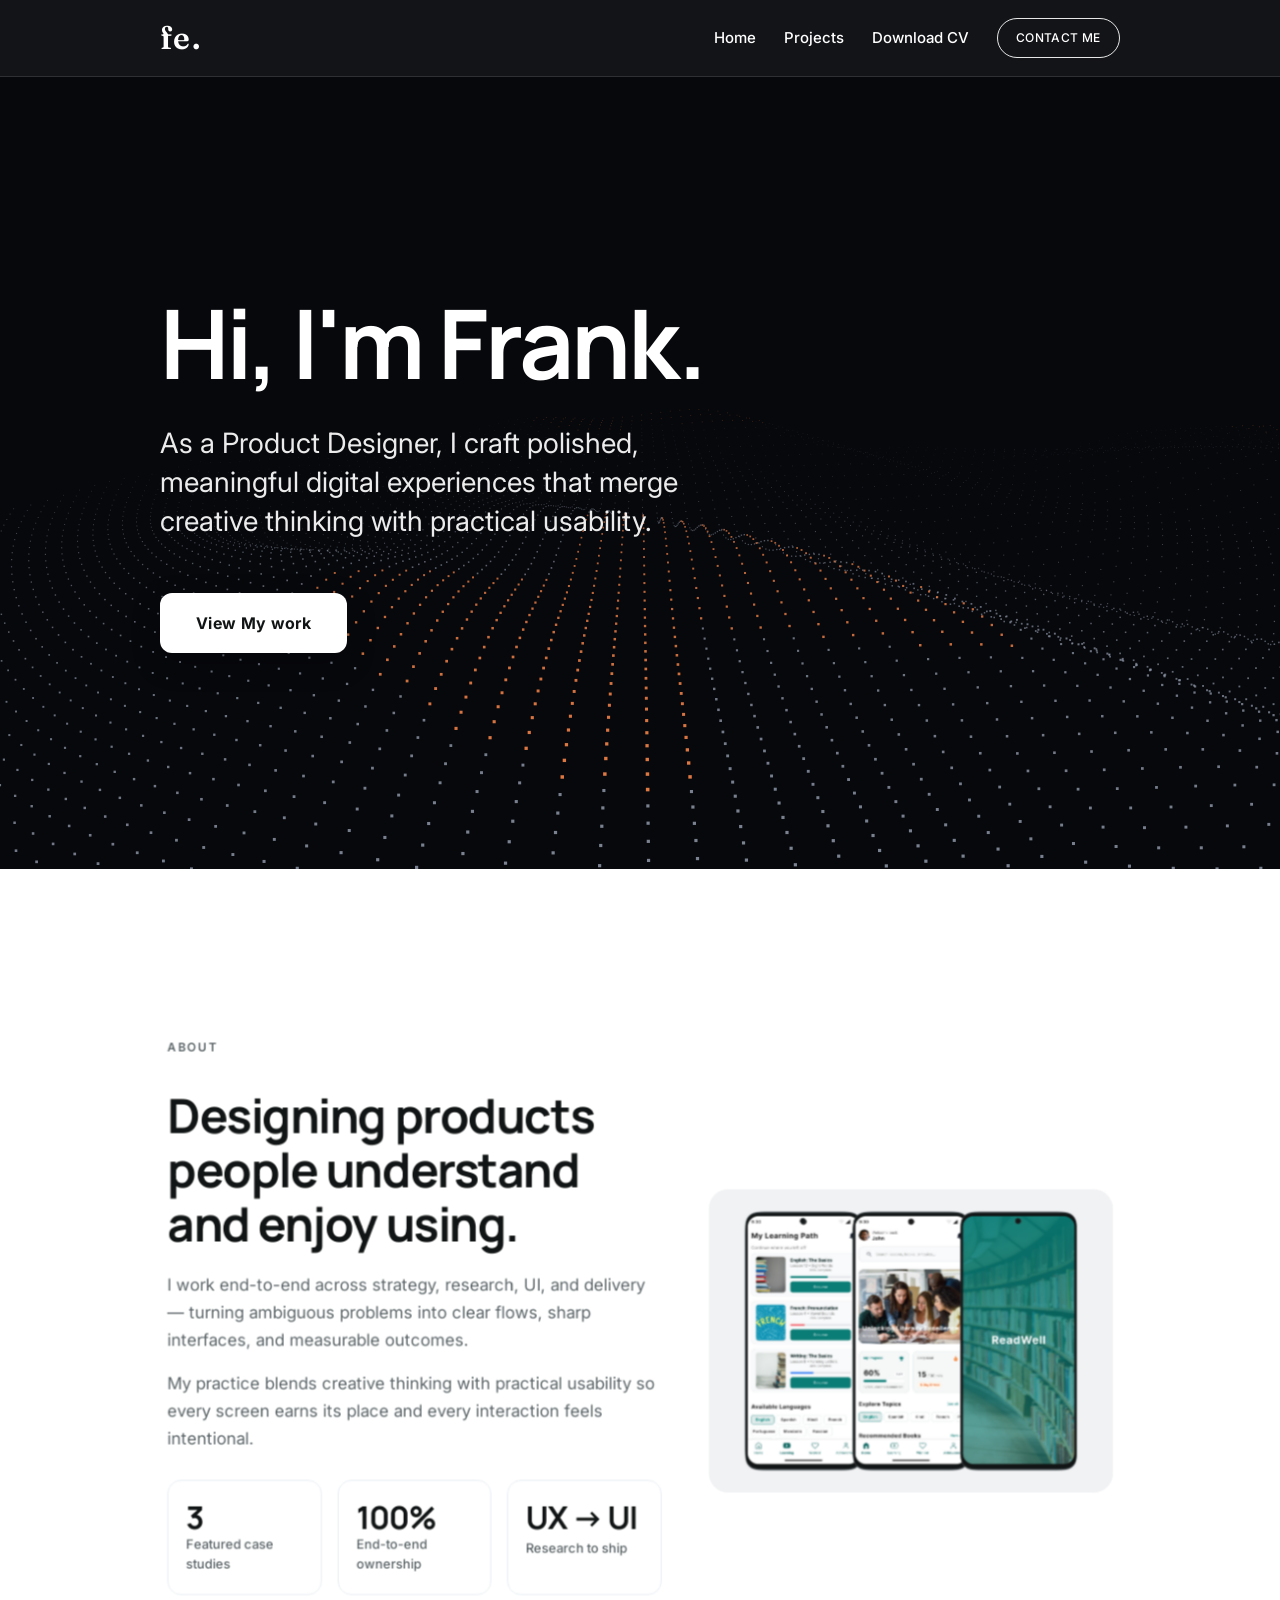
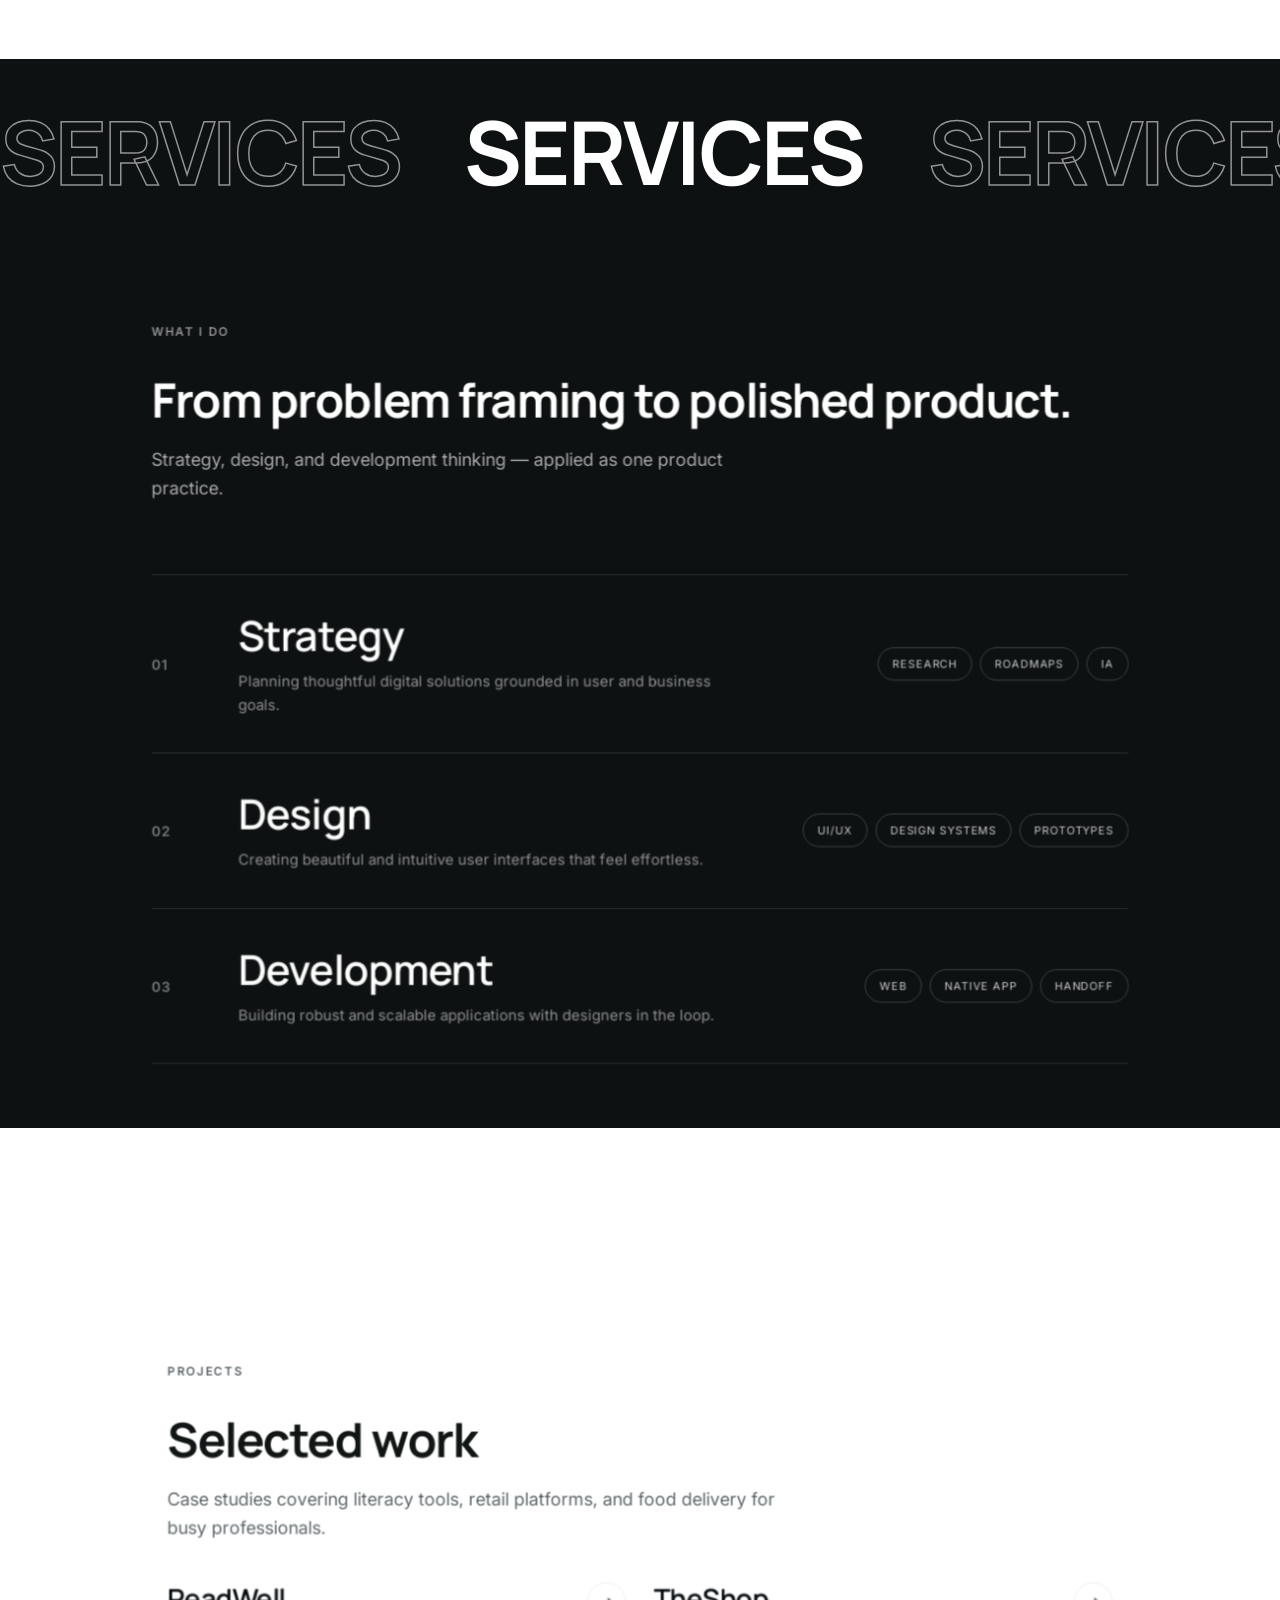
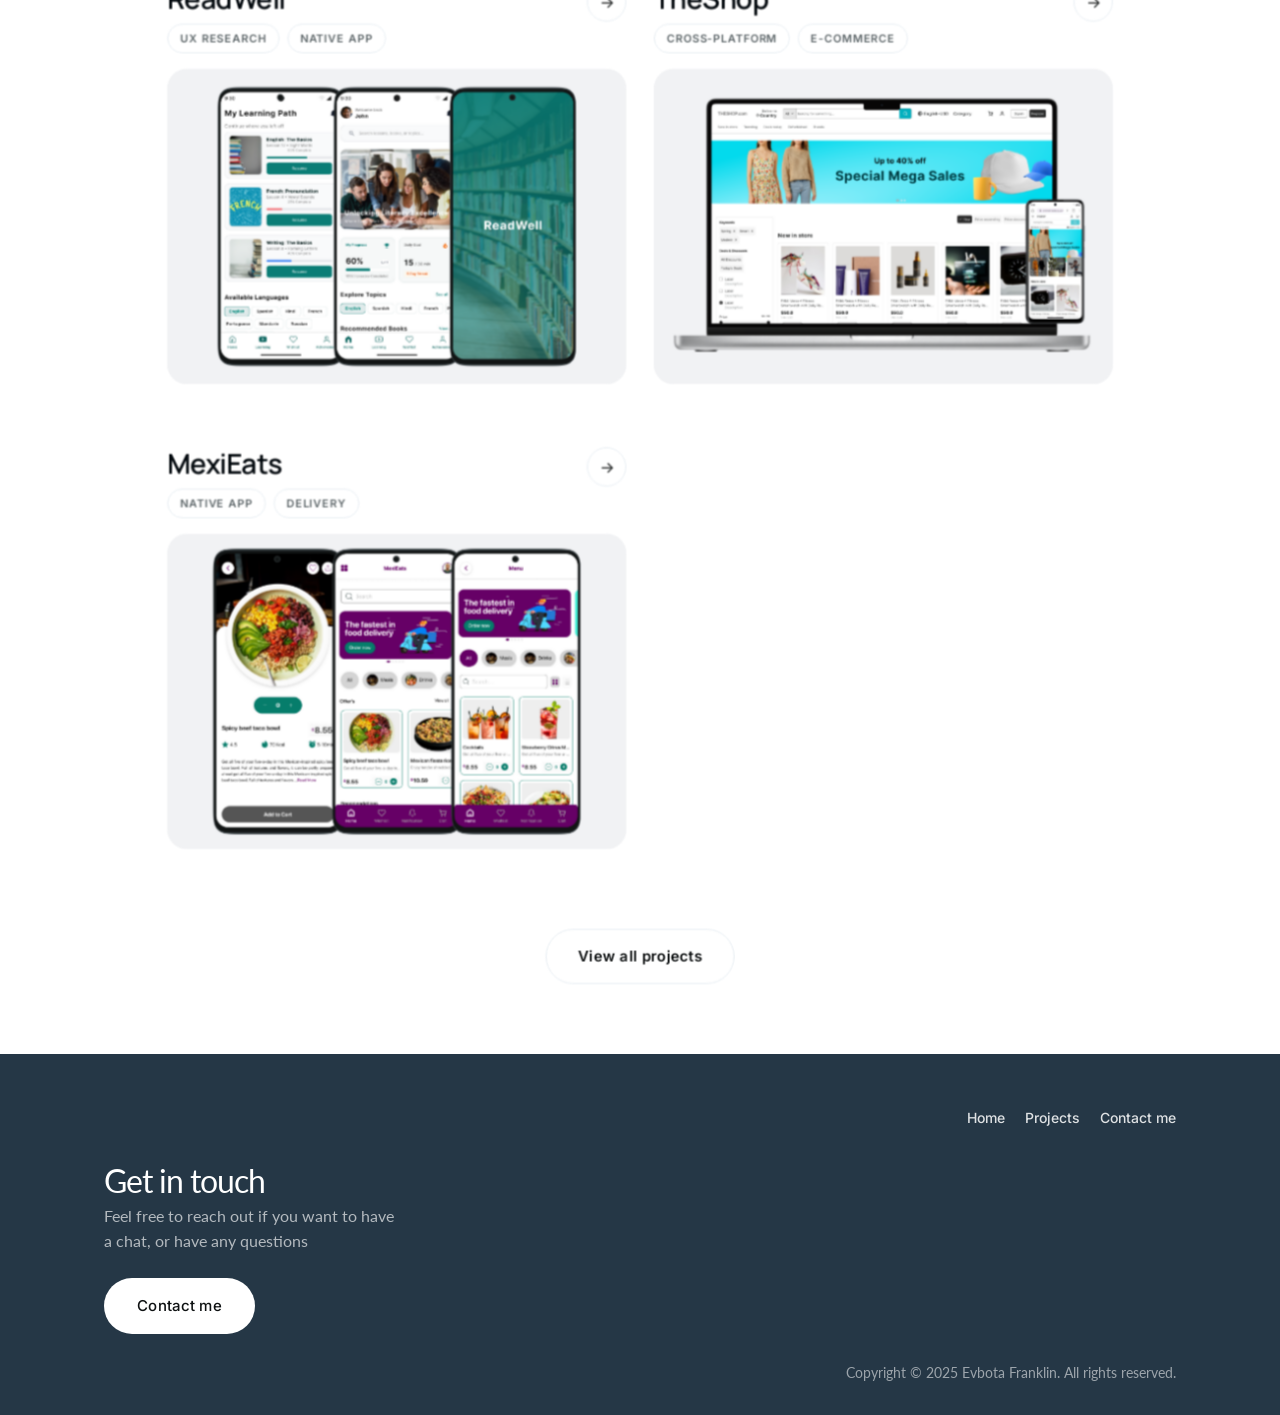
==== commit 52c6528b: "fix: concentrate hero wave mesh to right side + nav CTA outline style - Bias the canvas wave-mesh fi" ====
--- a/index.html
+++ b/index.html
@@ -334,7 +334,8 @@
               (0.12 + fog * 0.85).toFixed(3) +
               ')';
             for (var i = 0; i < cols; i++) {
-              var x = -hw + (i / (cols - 1)) * hw * 2;
+              // Bias the field right so waves concentrate on the right side.
+              var x = -hw + (i / (cols - 1)) * hw * 2 + hw * 0.35;
               var y = height(x, z, t);
               var sx = W / 2 + (x / z) * f;
               if (sx < -4 || sx > W + 4) {
--- a/assets/css/brand.css
+++ b/assets/css/brand.css
@@ -141,17 +141,17 @@
   color: #fff !important;
 }
 
-/* —— Header blended into hero (homepage only) —— */
+/* —— Header dark sticky overlay (homepage only, works with dark hero) —— */
 .fe-header--overlay {
   position: sticky;
   top: 0;
   left: 0;
   right: 0;
   z-index: 100;
-  backdrop-filter: blur(16px);
-  -webkit-backdrop-filter: blur(16px);
-  background: rgba(7, 8, 12, 0.45);
-  border-bottom: 1px solid rgba(255, 255, 255, 0.35);
+  backdrop-filter: blur(20px);
+  -webkit-backdrop-filter: blur(20px);
+  background: rgba(7, 8, 12, 0.95);
+  border-bottom: 1px solid rgba(255, 255, 255, 0.12);
   box-shadow: none;
 }
 .fe-header--overlay .fe-logo {
@@ -165,34 +165,41 @@
   color: #fff;
 }
 .fe-header--overlay .fe-nav__cta {
-  background: #fff;
+  background: transparent !important;
+  border: 1.5px solid rgba(255, 255, 255, 0.9) !important;
+  color: #ffffff !important;
+}
+.fe-header--overlay .fe-nav__cta:hover {
+  background: rgba(255, 255, 255, 0.95) !important;
   color: #07080c !important;
-}
-.fe-header--overlay .fe-nav__cta:hover {
-  opacity: 0.92;
-  color: #07080c !important;
-}
-
-/* Scrolled state: solid header so it stays readable over content below */
+  border-color: #ffffff !important;
+}
+
+/* Scrolled state: header goes solid dark; nav CTA returns to secondary
+   (transparent/dark) so it doesn't clash with the light page below. */
 .fe-header--overlay.is-scrolled {
-  background: rgba(255, 255, 255, 0.95);
-  border-bottom-color: var(--fe-line);
-  box-shadow: 0 8px 28px rgba(18, 21, 21, 0.06);
+  background: #07080c;
+  border-bottom: 1px solid rgba(255, 255, 255, 0.25);
+  box-shadow: 0 10px 30px rgba(0, 0, 0, 0.35);
 }
 .fe-header--overlay.is-scrolled .fe-logo,
-.fe-header--overlay.is-scrolled .fe-nav a {
-  color: var(--fe-ink);
-}
+.fe-header--overlay.is-scrolled .fe-nav a,
 .fe-header--overlay.is-scrolled .fe-nav a:hover,
 .fe-header--overlay.is-scrolled .fe-nav a.is-active {
-  color: var(--fe-ink);
+  color: #fff;
 }
 .fe-header--overlay.is-scrolled .fe-nav__cta {
-  background: var(--fe-ink);
-  color: #fff !important;
+  background: transparent !important;
+  border: 1px solid rgba(37, 55, 70, 0.28) !important;
+  color: var(--fe-ink) !important;
+}
+.fe-header--overlay.is-scrolled .fe-nav__cta:hover {
+  background: rgba(37, 55, 70, 0.06) !important;
+  color: var(--fe-ink) !important;
+  border-color: rgba(37, 55, 70, 0.45) !important;
 }
 .fe-header--overlay.is-scrolled .fe-burger span {
-  background: var(--fe-ink);
+  background: #fff;
 }
 
 /* Keep the burger visible on mobile over the dark hero */
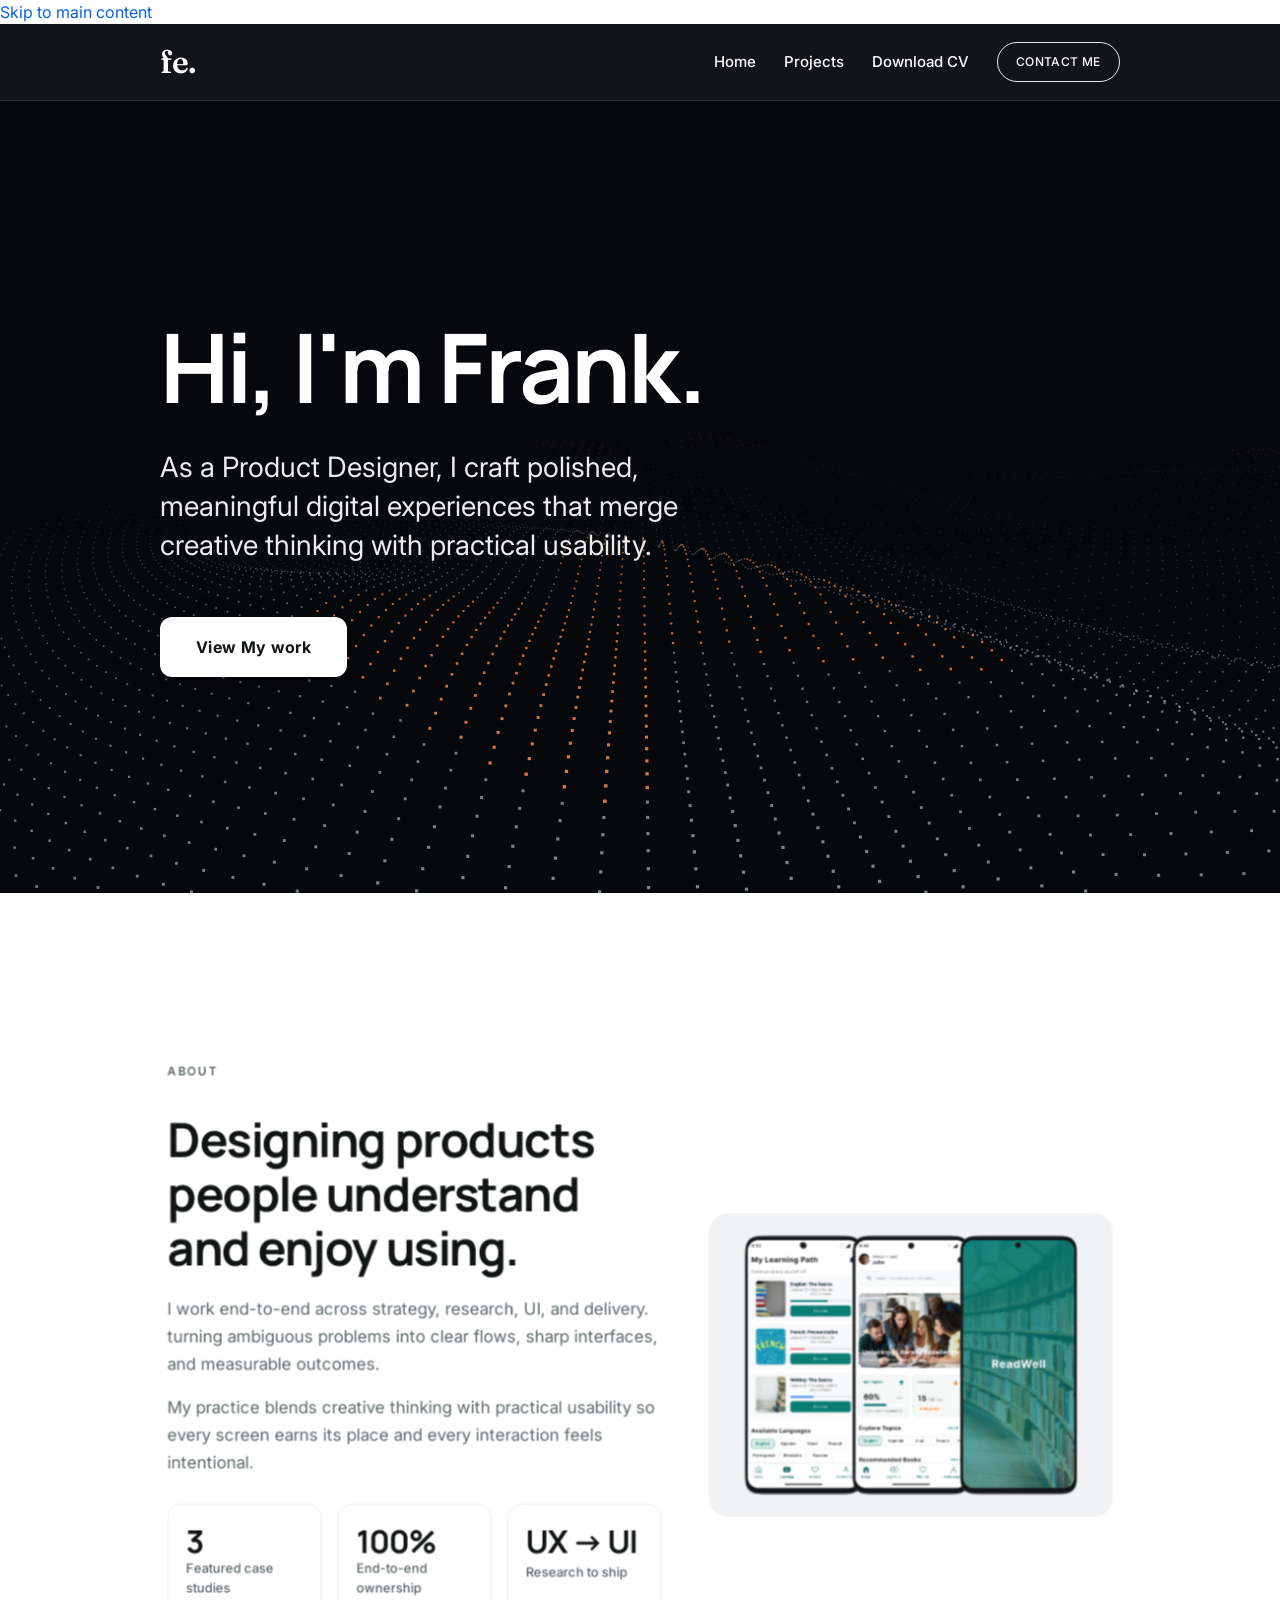
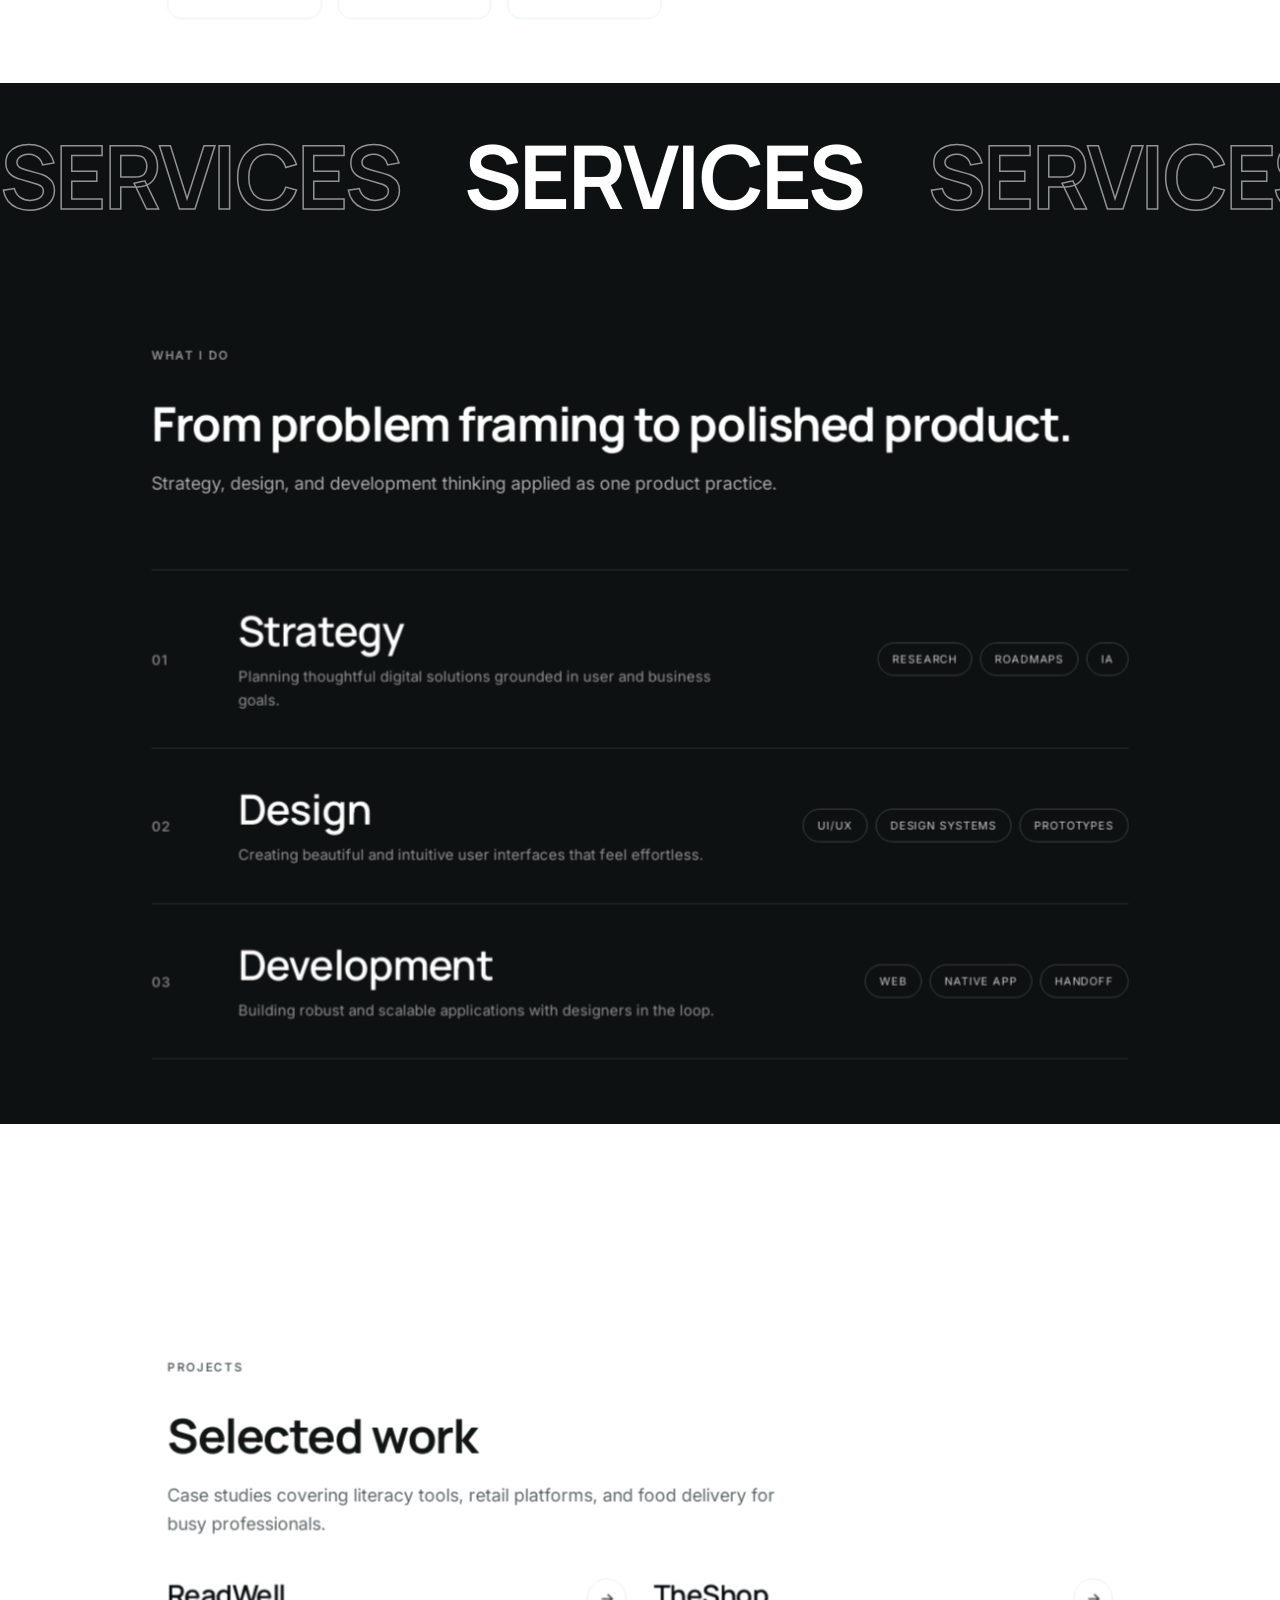
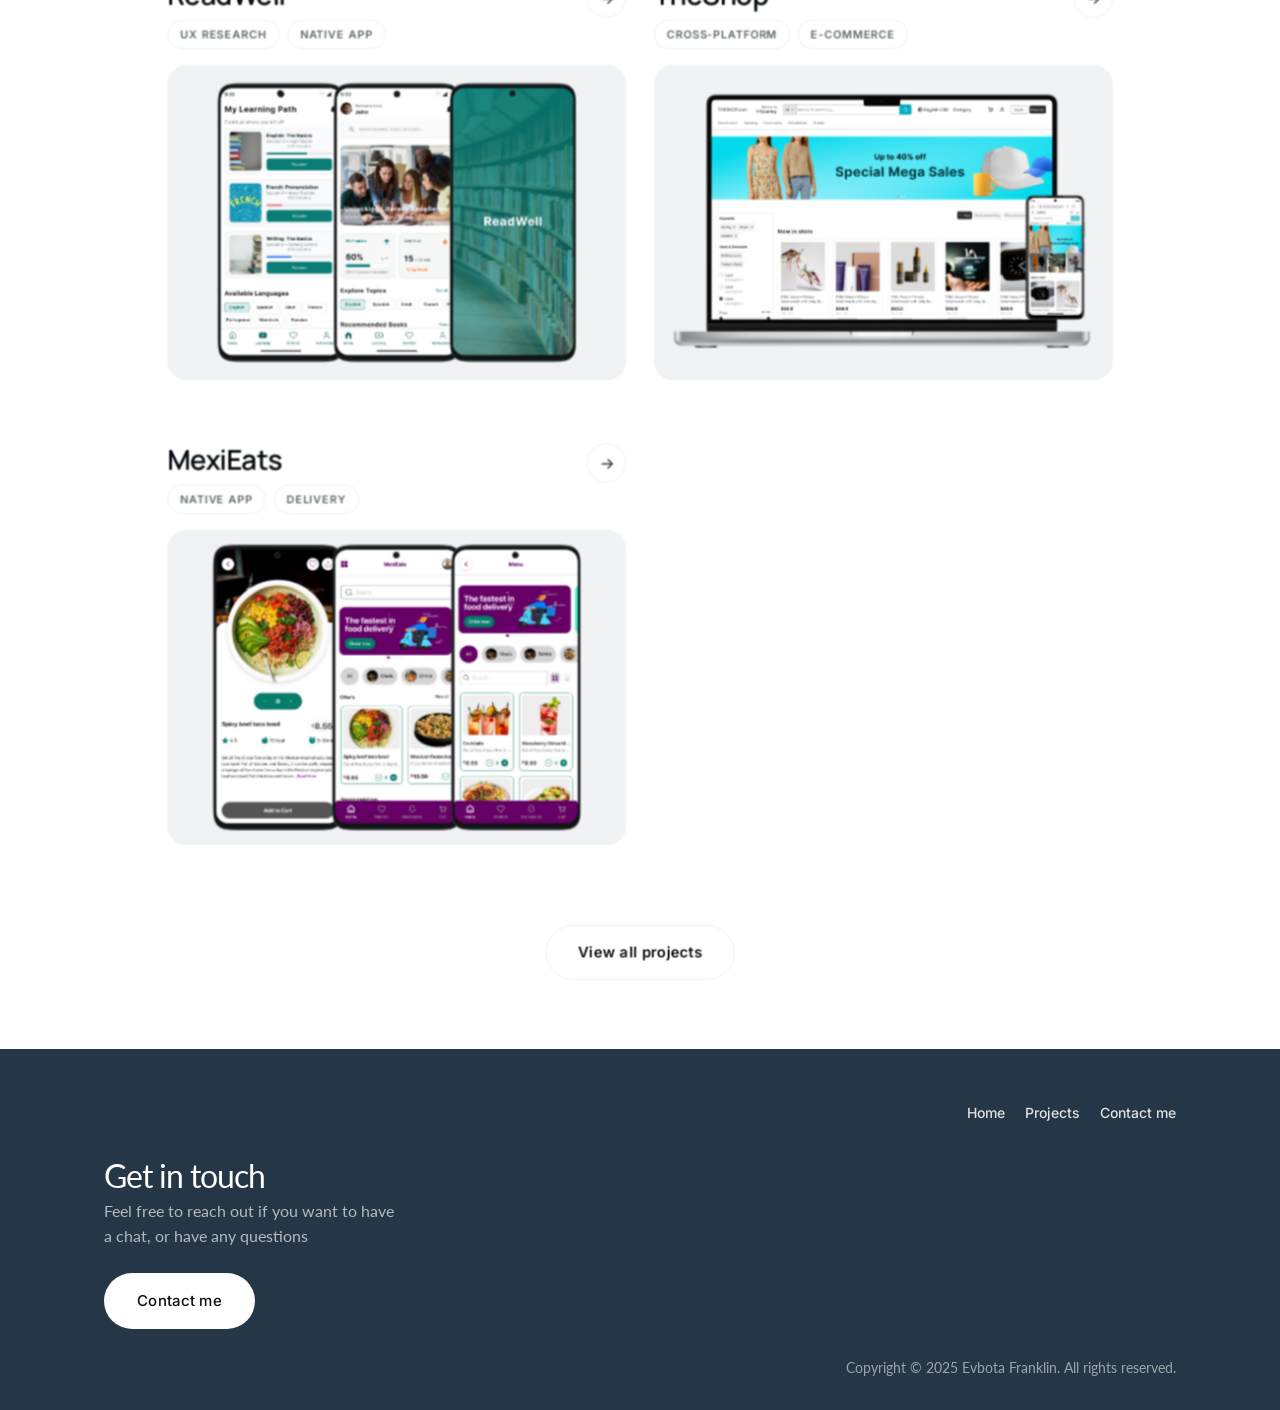
==== commit 1289c20d: "fix: web-interface guidelines compliance + subtle beauty refinements - Add width/height + loading="l" ====
--- a/index.html
+++ b/index.html
@@ -1,9 +1,10 @@
 <!doctype html>
-<html lang="en">
+<html lang="en" style="color-scheme: dark">
   <head>
     <meta charset="utf-8" />
     <meta name="viewport" content="width=device-width, initial-scale=1" />
-    <title>Frank Evbota — Product Designer</title>
+    <meta name="theme-color" content="#07080c" />
+    <title>Frank Evbota · Product Designer</title>
     <meta
       name="description"
       content="Frank Evbota — Product Designer crafting polished, meaningful digital experiences."
@@ -16,6 +17,7 @@
     <script>document.documentElement.classList.add("fe-anim-ready");</script>
   </head>
   <body>
+    <a class="fe-skip-link" href="#main-content">Skip to main content</a>
     <header class="fe-header fe-header--overlay">
       <div class="fe-header__inner">
         <a class="fe-logo" href="index.html">fe.</a>
@@ -54,7 +56,7 @@
               Designing products people understand and enjoy using.
             </h2>
             <p>
-              I work end-to-end across strategy, research, UI, and delivery —
+              I work end-to-end across strategy, research, UI, and delivery.
               turning ambiguous problems into clear flows, sharp interfaces, and
               measurable outcomes.
             </p>
@@ -82,6 +84,9 @@
             <img
               src="assets/images/about-thumb.png"
               alt="Product design work sample"
+              width="3408"
+              height="2430"
+              loading="lazy"
             />
           </div>
         </div>
@@ -101,8 +106,7 @@
             <span class="fe-section__label">What I do</span>
             <h2 class="fe-section__title">From problem framing to polished product.</h2>
             <p class="fe-section__lead">
-              Strategy, design, and development thinking — applied as one product
-              practice.
+              Strategy, design, and development thinking applied as one product practice.
             </p>
           </div>
           <div class="fe-services__list" data-stagger="120">
@@ -157,7 +161,7 @@
               <span class="fe-project__arrow" aria-hidden="true">→</span>
             </div>
             <div class="fe-project__media">
-              <img src="assets/images/projects/readwell-thumb.png" alt="ReadWell case study" />
+              <img src="assets/images/projects/readwell-thumb.png" alt="ReadWell case study" width="3408" height="2430" loading="lazy" />
             </div>
             <p class="fe-project__desc">
               The READ WELL tool is designed to help adults learn how to read for
@@ -173,7 +177,7 @@
               <span class="fe-project__arrow" aria-hidden="true">→</span>
             </div>
             <div class="fe-project__media">
-              <img src="assets/images/projects/theshop-thumb.png" alt="TheShop case study" />
+              <img src="assets/images/projects/theshop-thumb.png" alt="TheShop case study" width="3408" height="1980" loading="lazy" />
             </div>
             <p class="fe-project__desc">
               An online retail platform that offers a diverse array of products
@@ -189,7 +193,7 @@
               <span class="fe-project__arrow" aria-hidden="true">→</span>
             </div>
             <div class="fe-project__media">
-              <img src="assets/images/projects/mexieats-thumb.png" alt="MexiEats case study" />
+              <img src="assets/images/projects/mexieats-thumb.png" alt="MexiEats case study" width="3408" height="2286" loading="lazy" />
             </div>
             <p class="fe-project__desc">
               A Mexican food ordering and delivery app for busy professionals to
@@ -204,7 +208,7 @@
 
     </main>
 
-    <footer class="fe-footer">
+    <footer class="fe-footer" id="main-content">
       <div class="fe-footer__inner">
         <nav class="fe-footer__nav" aria-label="Footer">
           <a href="index.html">Home</a>
--- a/assets/css/brand.css
+++ b/assets/css/brand.css
@@ -16,6 +16,7 @@
 
 html {
   scroll-behavior: smooth;
+  font-optical-sizing: auto;
 }
 
 body {
@@ -75,7 +76,7 @@
   font-family: var(--fe-logo);
   font-size: 32px;
   font-weight: 600;
-  letter-spacing: 0.04em;
+  letter-spacing: -0.01em;
   color: var(--fe-ink);
   text-decoration: none;
   line-height: 1;
@@ -308,6 +309,7 @@
   color: #fff;
   margin: 0 0 10px;
   letter-spacing: -0.03em;
+  text-wrap: balance;
 }
 
 .fe-hero__lead {
@@ -409,6 +411,7 @@
   line-height: 1.15;
   margin: 0 0 20px;
   color: var(--fe-ink);
+  text-wrap: balance;
 }
 
 .fe-section__lead {
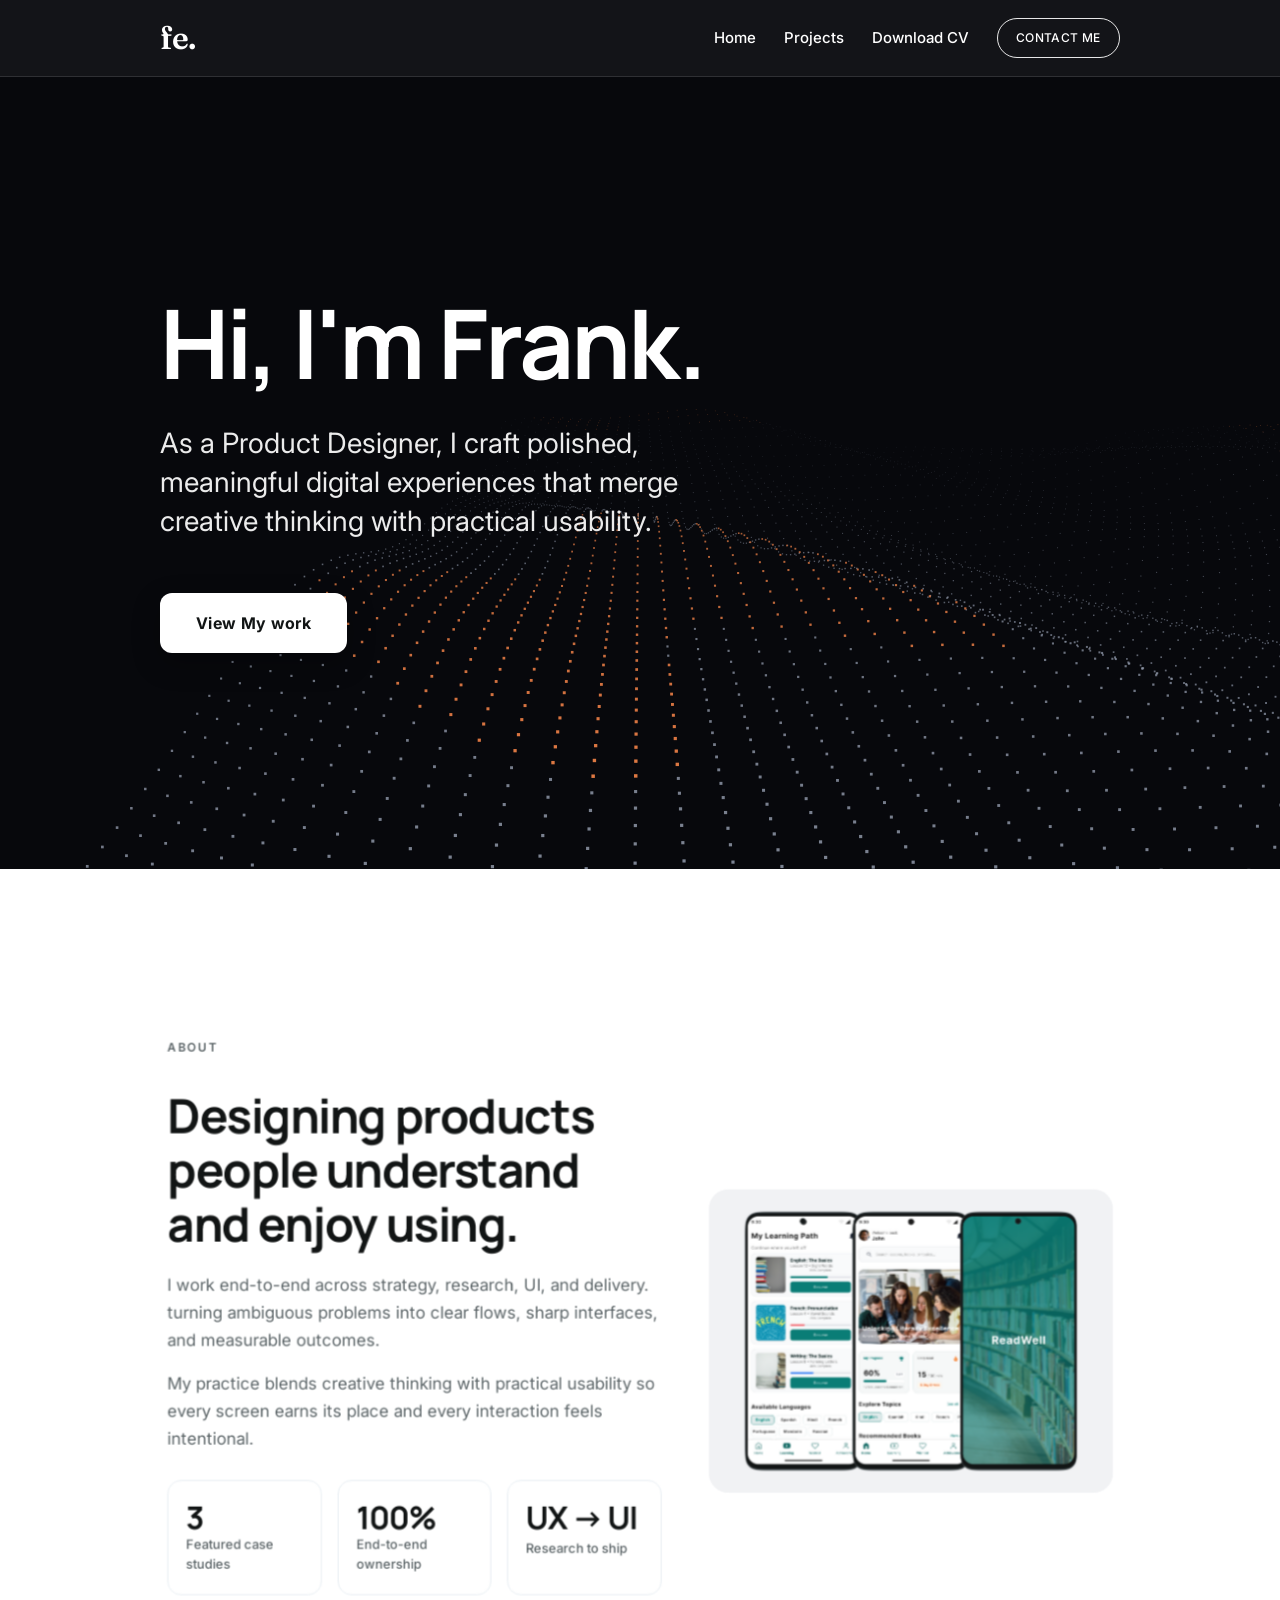
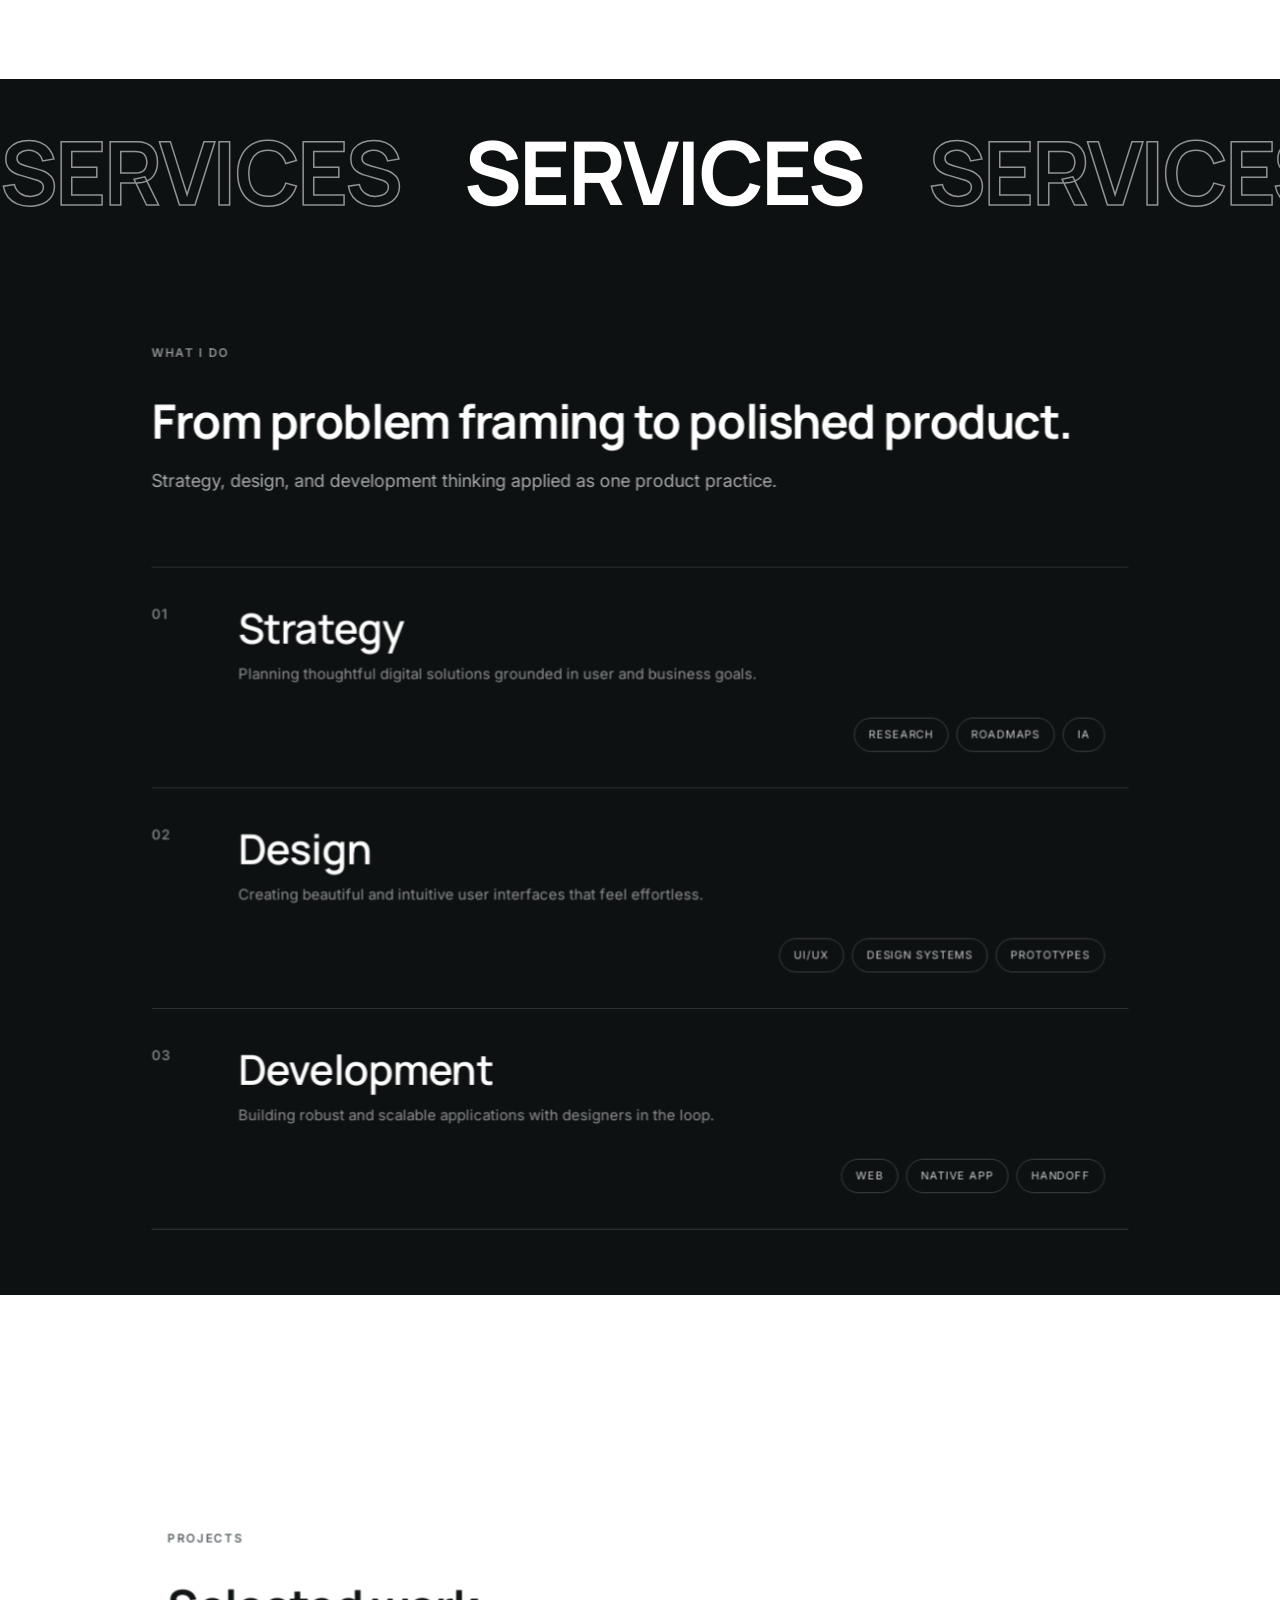
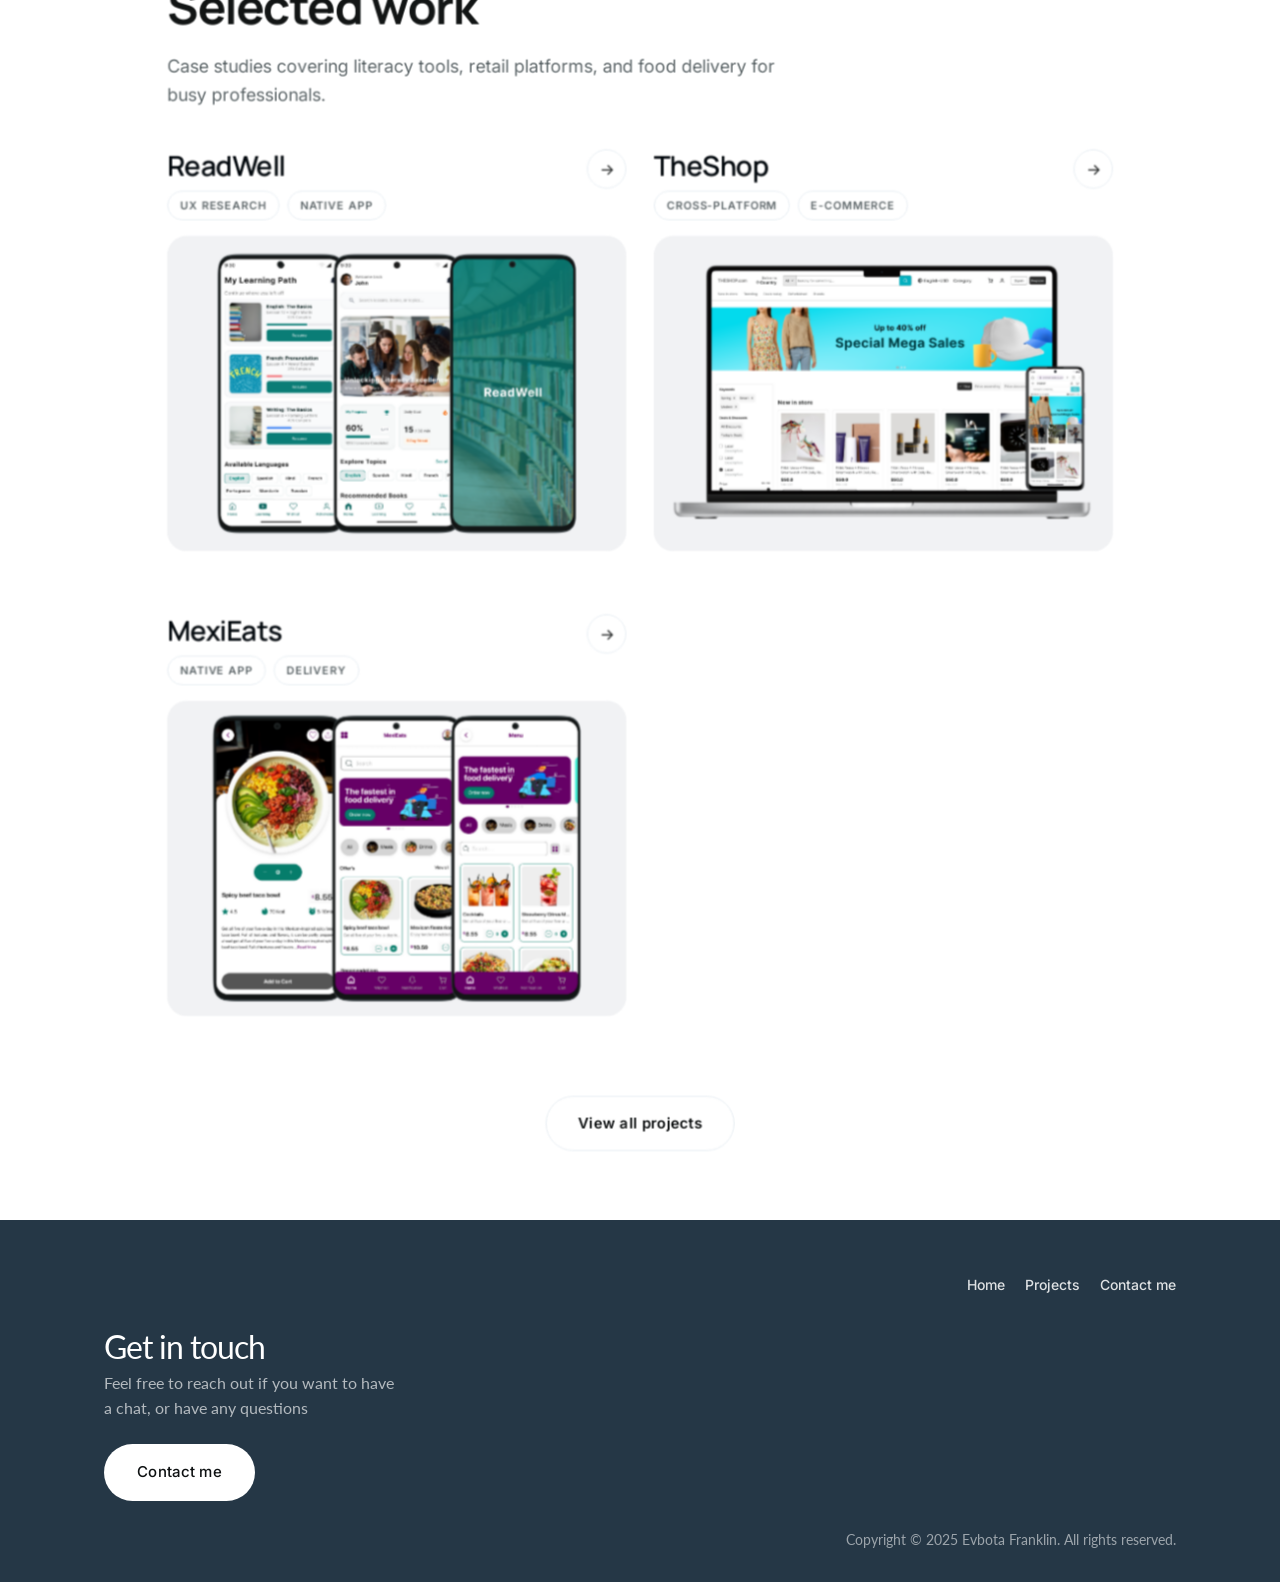
==== commit 8d0d6466: "fix: services cards mobile — pill tabs flow under text - Mobile (<=600px): service cards now use 2-c" ====
--- a/index.html
+++ b/index.html
@@ -338,8 +338,9 @@
               (0.12 + fog * 0.85).toFixed(3) +
               ')';
             for (var i = 0; i < cols; i++) {
-              // Bias the field right so waves concentrate on the right side.
-              var x = -hw + (i / (cols - 1)) * hw * 2 + hw * 0.35;
+              // Bias the field right so waves concentrate ~80% on the right side,
+              // keeping the left side (hero text / CTA) clear and readable.
+              var x = -hw + (i / (cols - 1)) * hw * 2 + hw * 0.8;
               var y = height(x, z, t);
               var sx = W / 2 + (x / z) * f;
               if (sx < -4 || sx > W + 4) {
--- a/assets/css/brand.css
+++ b/assets/css/brand.css
@@ -201,6 +201,29 @@
 }
 .fe-header--overlay.is-scrolled .fe-burger span {
   background: #fff;
+}
+
+/* Skip link — touch-friendly target, visually hidden until focused */
+.fe-skip-link {
+  position: absolute;
+  top: 0;
+  left: 0;
+  padding: 8px 16px;
+  background: #07080c;
+  color: #fff;
+  text-decoration: underline;
+  transform: translateY(-100%);
+  transition: transform 0.2s ease;
+  z-index: 9999;
+  border-radius: 0 0 12px 0;
+  min-height: 32px;
+  display: flex;
+  align-items: center;
+}
+.fe-skip-link:focus {
+  transform: translateY(0);
+  outline: 2px solid #fff;
+  outline-offset: 2px;
 }
 
 /* Keep the burger visible on mobile over the dark hero */
@@ -484,6 +507,7 @@
 .fe-services {
   background: #0e1112;
   color: #fff;
+  height: auto; /* fit content — avoid padding-driven section bloat */
 }
 
 .fe-services .fe-section__label {
@@ -506,19 +530,34 @@
 .fe-services__list {
   max-width: 1200px;
   margin: 0 auto;
-  padding: 0 24px 100px;
+  padding: 0 24px 60px; /* reduced bottom padding to fit content */
 }
 
 .fe-service {
   display: grid;
   grid-template-columns: 64px 1fr auto;
   gap: 24px;
-  align-items: center;
+  align-items: start;
   padding: 36px 0;
   border-top: 1px solid rgba(255, 255, 255, 0.12);
   text-decoration: none;
   color: #fff;
   transition: opacity 0.2s ease, background-color 0.2s ease, padding-left 0.25s ease;
+}
+
+.fe-service > div:nth-child(2) {
+  grid-column: 2; /* heading + paragraph text block — full-width left box */
+  width: 100%;
+}
+
+.fe-service__tags {
+  grid-column: 3; /* pill tabs — right hand side */
+  width: 100%;
+  display: flex;
+  flex-wrap: wrap; /* reflow / stack as page resizes */
+  gap: 8px;
+  justify-content: flex-end;
+  margin-top: 0;
 }
 
 .fe-service:last-child {
@@ -552,14 +591,18 @@
   margin: 0;
   color: rgba(255, 255, 255, 0.55);
   font-size: 15px;
-  max-width: 520px;
+  width: 100%; /* full-width text block */
+  max-width: none;
 }
 
 .fe-service__tags {
+  grid-column: 2; /* full width under the text block */
+  width: 100%;
   display: flex;
   flex-wrap: wrap;
   gap: 8px;
-  justify-content: flex-end;
+  margin-top: 8px;
+  justify-content: flex-end; /* right-aligned, stacks/reeflows as page resizes */
 }
 
 .fe-service__tags span {
@@ -1026,8 +1069,19 @@
     grid-template-columns: 48px 1fr;
   }
 
+  .fe-service > div:nth-child(2) {
+    grid-column: 1 / -1;
+    width: 100%;
+  }
+
   .fe-service__tags {
-    display: none;
+    grid-column: 1 / -1;
+    width: 100%;
+    display: flex;
+    flex-wrap: wrap;
+    gap: 8px;
+    justify-content: flex-end;
+    margin-top: 0;
   }
 
   .fe-nav {
@@ -1038,7 +1092,7 @@
     display: block;
   }
 
-  /* Tablet + mobile open-state: compact card overlay, top-right corner */
+  /* Tablet + mobile open-state: compact card overlay, top-right corner (light theme default) */
   .fe-nav.is-open {
     display: flex;
     position: absolute;
@@ -1058,7 +1112,30 @@
     padding: 12px;
     z-index: 200;
     transform-origin: top right;
+    opacity: 1;
+    transform: none;
     animation: fe-menu-pop 0.22s cubic-bezier(0.22, 1, 0.36, 1) both;
+  }
+
+  /* Dark theme override for home page header overlay */
+  .fe-header--overlay .fe-nav.is-open {
+    background: #07080c;
+    border: 1px solid rgba(255, 255, 255, 0.12);
+    box-shadow: 0 16px 40px rgba(0, 0, 0, 0.45);
+  }
+  .fe-header--overlay .fe-nav.is-open a,
+  .fe-header--overlay .fe-nav.is-open a:hover,
+  .fe-header--overlay .fe-nav.is-open a:active {
+    color: #fff;
+  }
+  .fe-header--overlay .fe-nav.is-open a:hover,
+  .fe-header--overlay .fe-nav.is-open a:active {
+    background: rgba(255, 255, 255, 0.08);
+  }
+  .fe-header--overlay .fe-nav.is-open .fe-nav__cta {
+    background: transparent !important;
+    border: 1px solid rgba(255, 255, 255, 0.5) !important;
+    color: #fff !important;
   }
 
   .fe-nav.is-open.is-closing {
@@ -1070,6 +1147,7 @@
     border-radius: 8px;
     font-size: 14px;
     line-height: 1.3;
+    color: var(--fe-ink);
     transition: background-color 0.15s ease, color 0.15s ease;
   }
 
@@ -1087,12 +1165,15 @@
     justify-content: center;
     padding: 9px 10px;
     margin-top: 4px;
+    background: var(--fe-ink) !important;
+    color: #fff !important;
+    border: none !important;
   }
 }
 
 @keyframes fe-menu-pop {
   from {
-    opacity: 0;
+    opacity: 1;
     transform: translateY(-8px) scale(0.94);
   }
   to {
@@ -4531,7 +4612,7 @@
   box-shadow: 0 16px 36px rgba(0, 0, 0, 0.34) !important;
 }
 
-/* Hero "View My work": flip — white fill/dark text, hover dark fill/white text + motion */
+/* Hero "View My work": flip — white fill/dark text, hover dark fill/white text + motion + white outline */
 .fe-hero__content .fe-btn {
   background: #ffffff !important;
   color: var(--fe-ink) !important;
@@ -4541,6 +4622,8 @@
   color: #ffffff !important;
   transform: translateY(-3px) !important;
   box-shadow: 0 16px 36px rgba(0, 0, 0, 0.34) !important;
+  outline: 2px solid #ffffff !important;
+  outline-offset: 2px !important;
 }
 
 /* ===== Tablet gutters: 32px on all pages ===== */
@@ -6726,8 +6809,18 @@
   .fe-service {
     grid-template-columns: 48px 1fr auto !important;
   }
+  .fe-service > div:nth-child(2) {
+    grid-column: 2 !important;
+    width: 100% !important;
+  }
   .fe-service__tags {
     display: flex !important;
+    grid-column: 3 !important;
+    width: 100% !important;
+    flex-wrap: wrap !important;
+    gap: 8px !important;
+    justify-content: flex-end !important;
+    margin-top: 0 !important;
   }
   /* Evaluative research: desktop 2-panel card. */
   .fe-eval-table {
@@ -6882,11 +6975,19 @@
   }
 }
 
-/* About section — 120px side margins on desktop */
+/* About section — 120px side margins on desktop, 120px bottom margin for
+   services-band separation on all widths. */
 @media (min-width: 961px) {
   main > .fe-about-section {
     padding-left: 120px !important;
     padding-right: 120px !important;
+    padding-bottom: 120px !important;
+  }
+}
+
+@media (max-width: 960px) {
+  main > .fe-about-section {
+    padding-bottom: 120px !important;
   }
 }
 
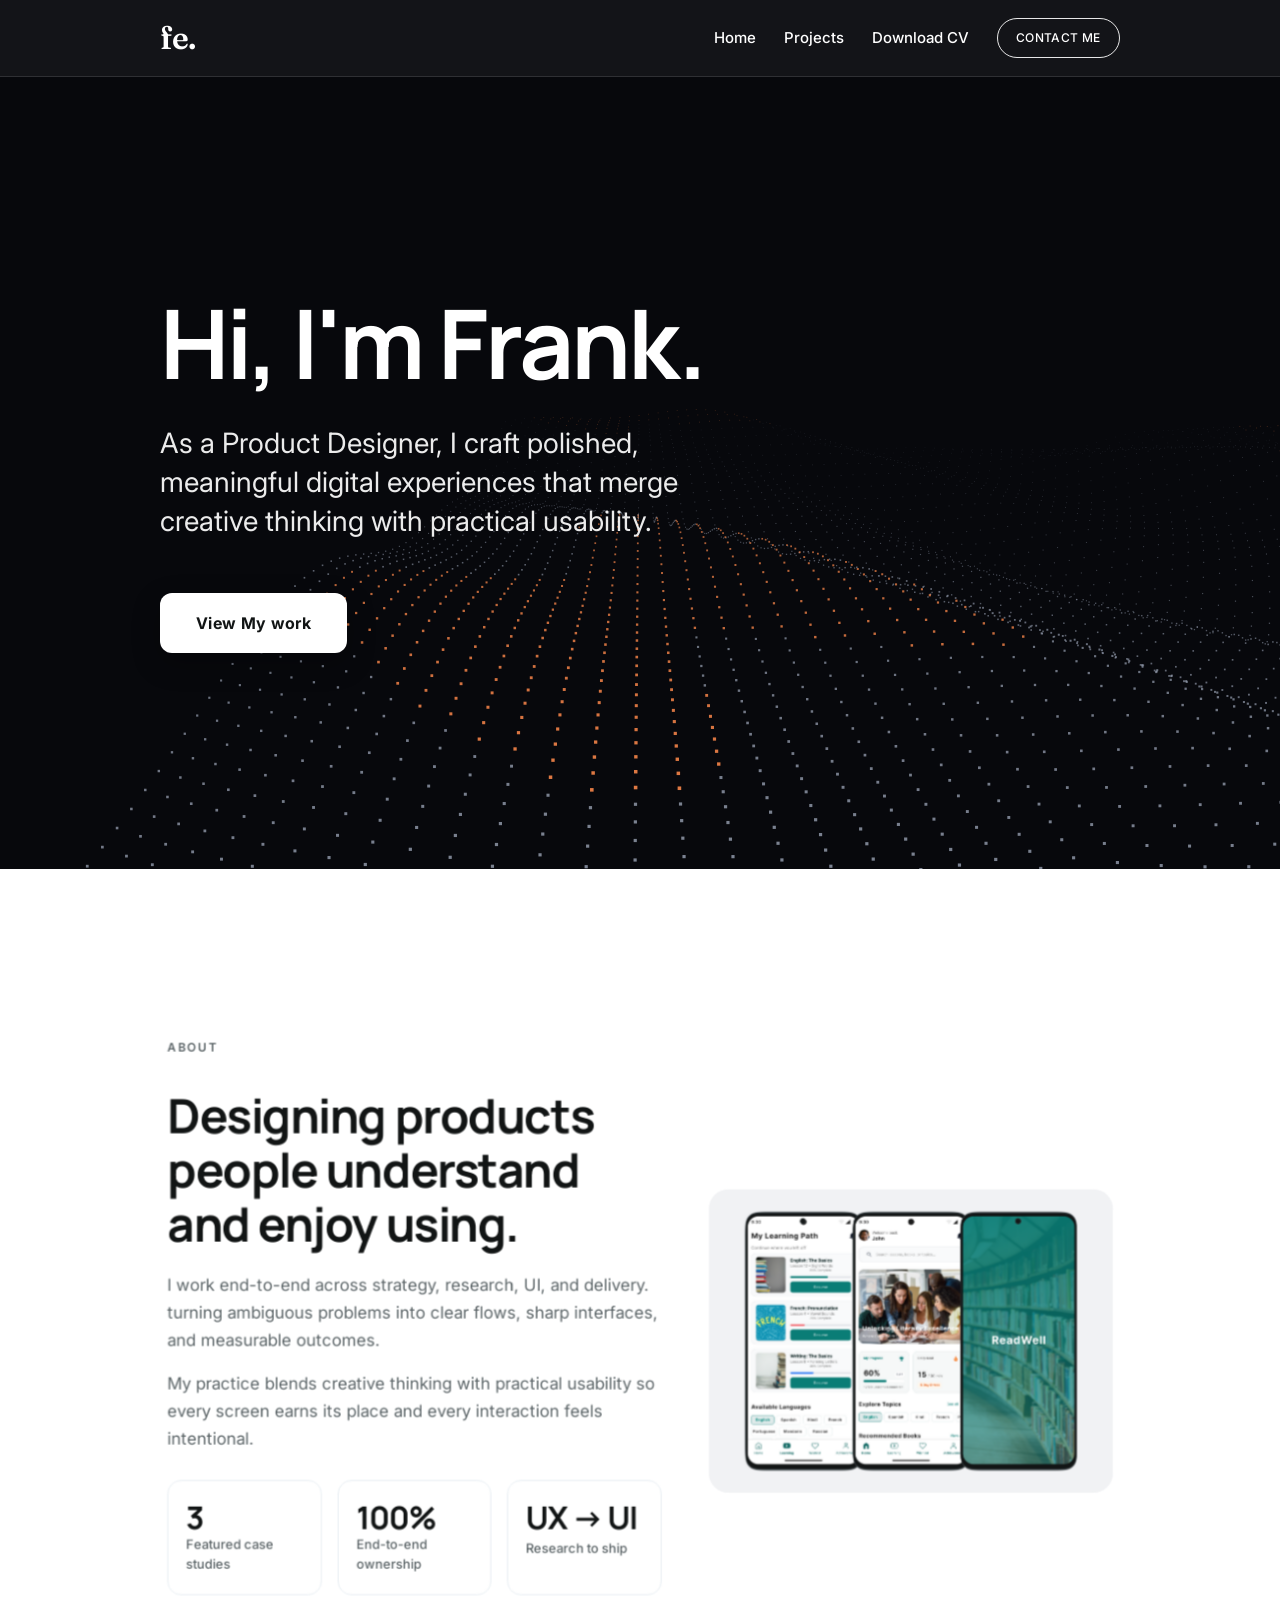
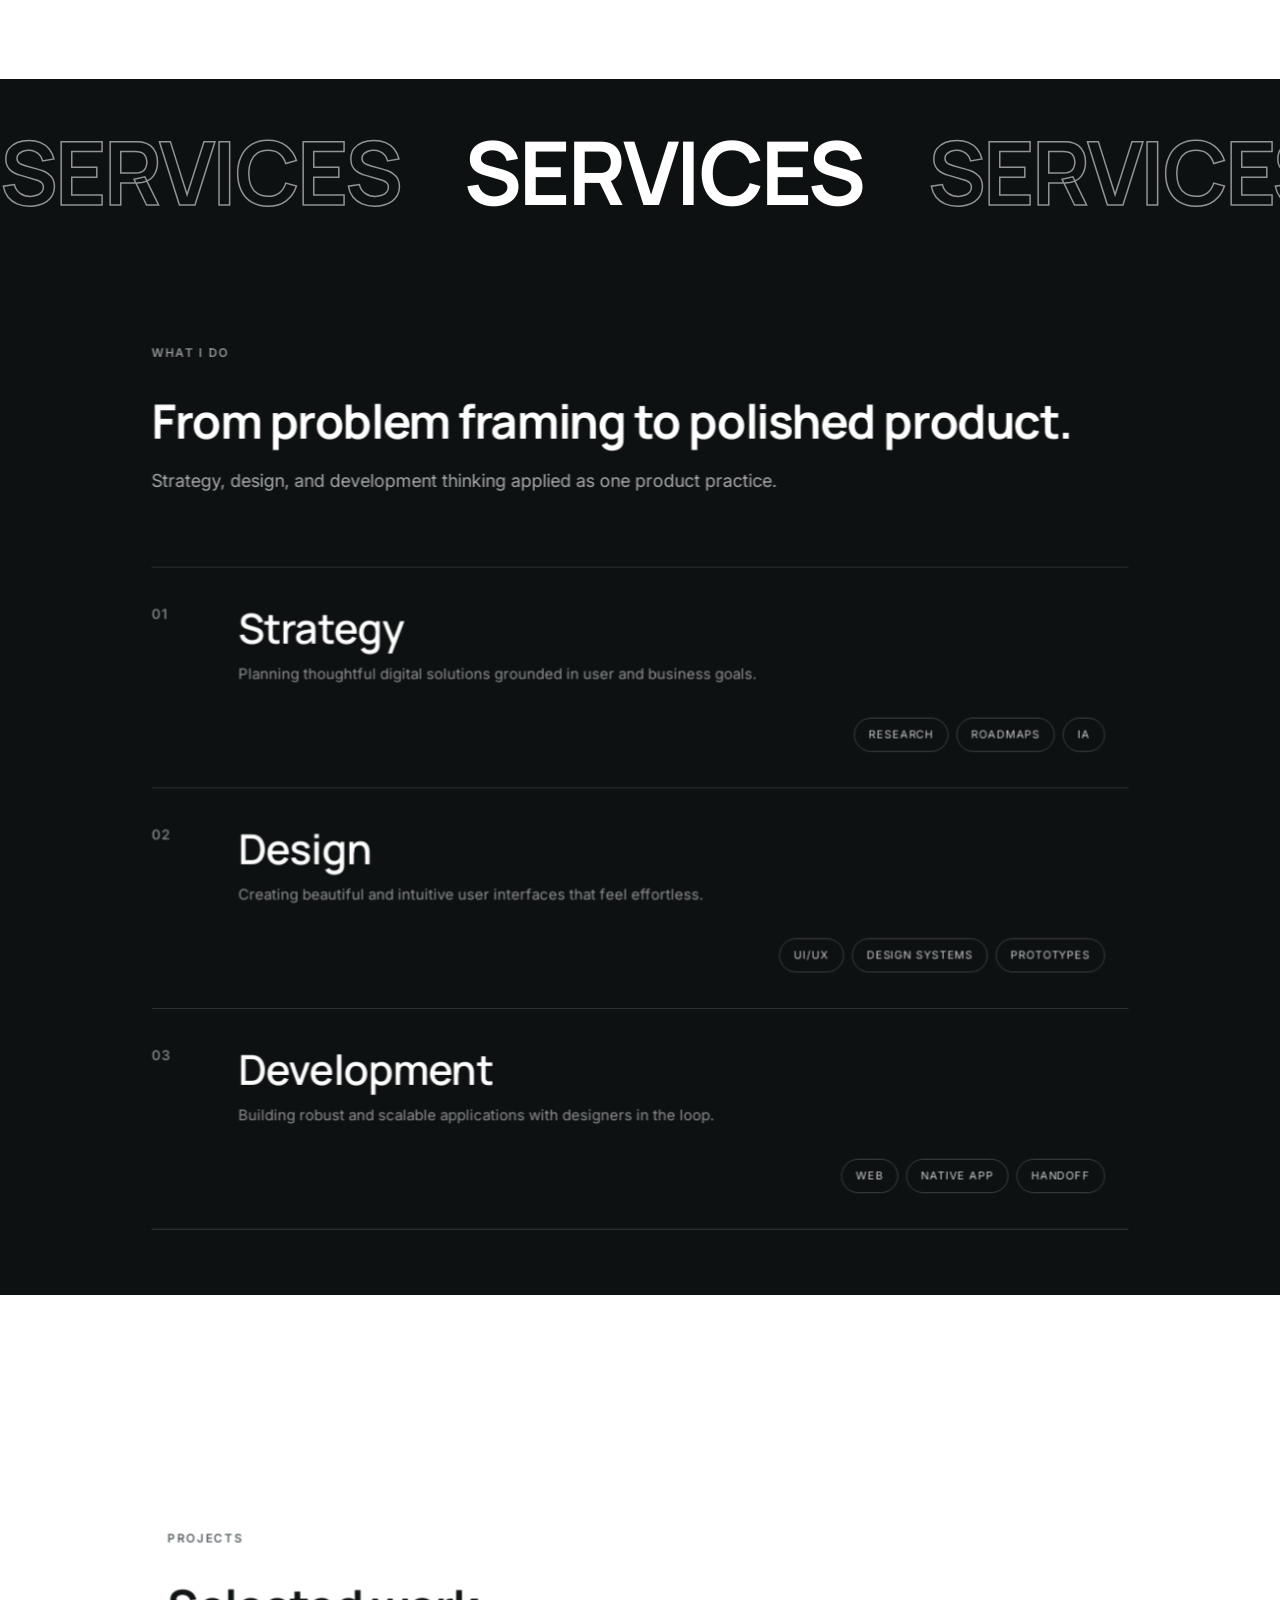
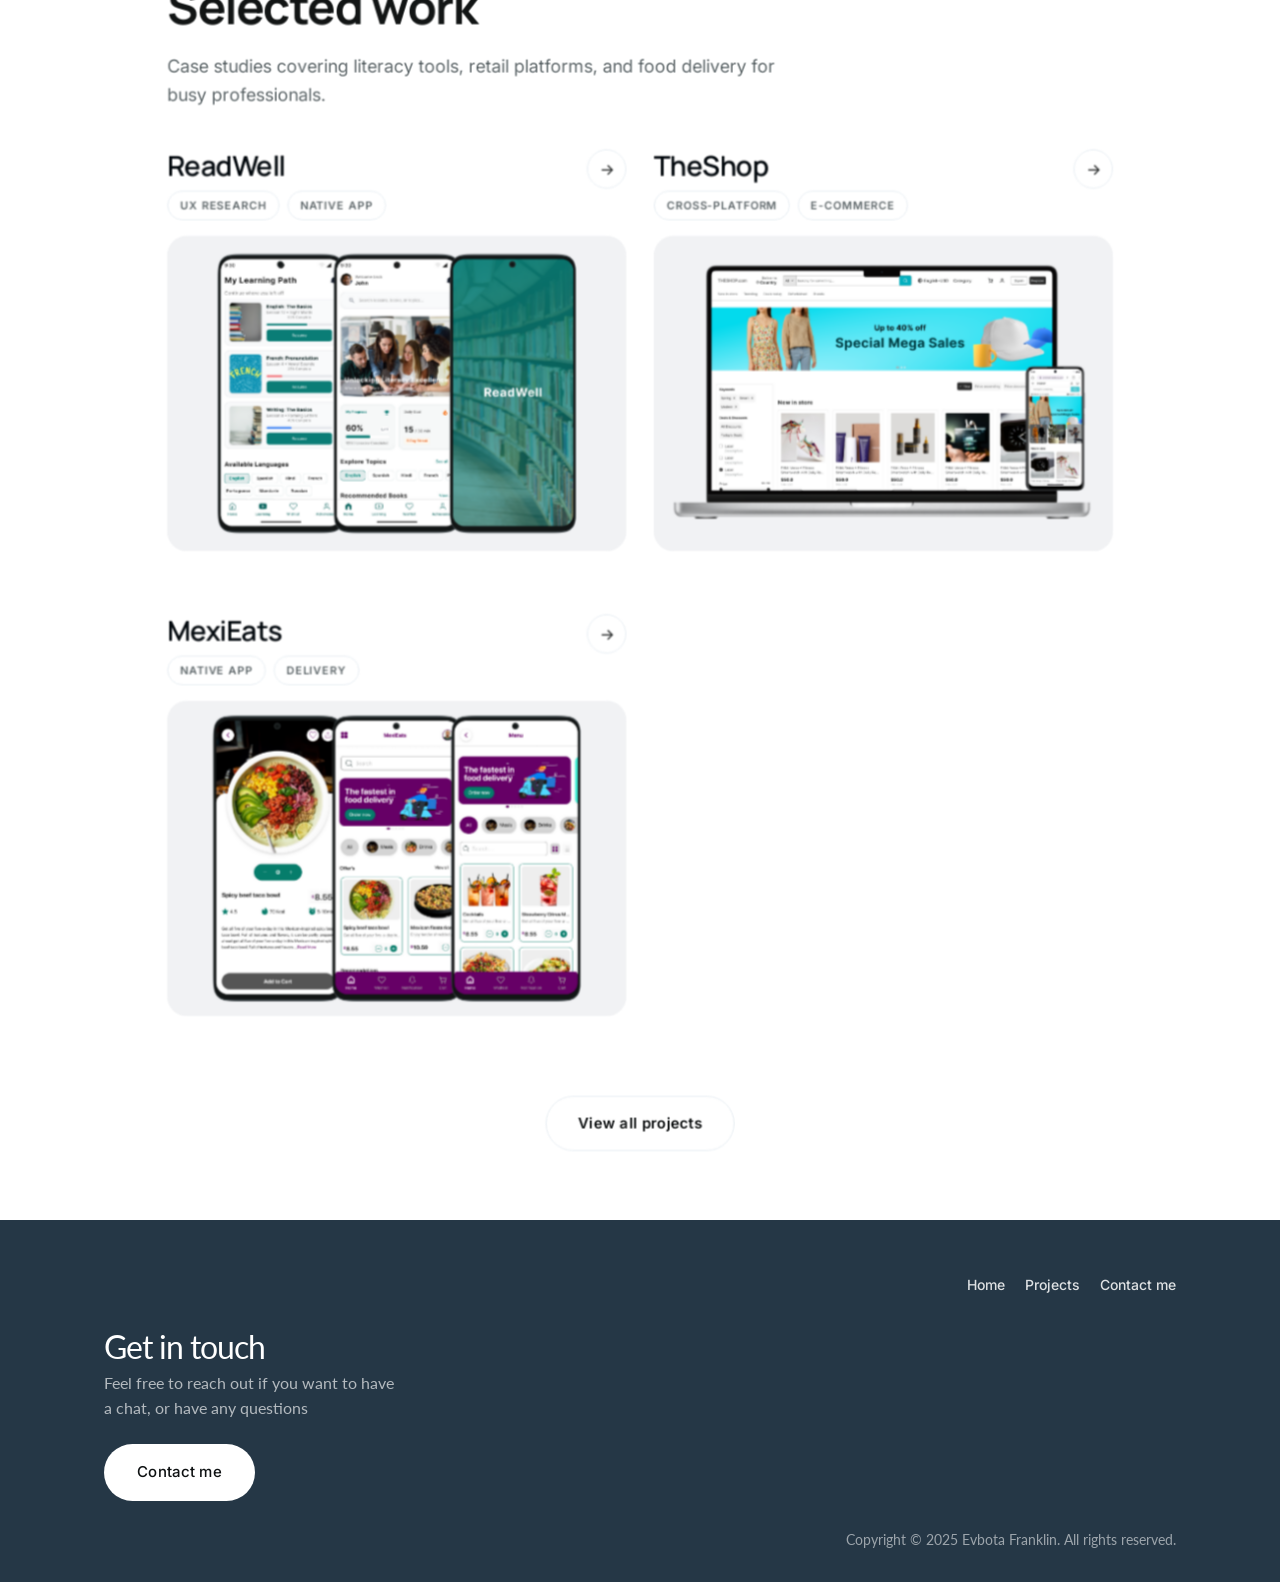
==== commit 67fe2ce2: "feat: auto dark/light nav theme on scroll; contact form tablet padding - Add data-fe-nav-theme marke" ====
--- a/index.html
+++ b/index.html
@@ -48,7 +48,7 @@
         </div>
       </section>
 
-      <section class="fe-section fe-rhythm fe-about-section" data-animate-premium="up">
+      <section class="fe-section fe-rhythm fe-about-section" data-animate-premium="up" data-fe-nav-theme="light">
         <span class="fe-section__label">About</span>
         <div class="fe-about">
           <div class="fe-about__body" data-stagger="120">
@@ -144,7 +144,7 @@
         </section>
       </div>
 
-      <section class="fe-section fe-rhythm" data-animate-premium="up">
+      <section class="fe-section fe-rhythm" data-animate-premium="up" data-fe-nav-theme="light">
         <span class="fe-section__label">Projects</span>
         <h2 class="fe-section__title">Selected work</h2>
         <p class="fe-section__lead">
--- a/assets/css/brand.css
+++ b/assets/css/brand.css
@@ -201,6 +201,52 @@
 }
 .fe-header--overlay.is-scrolled .fe-burger span {
   background: #fff;
+}
+
+/* Smooth dark↔light theme switching for header elements */
+.fe-header--overlay .fe-logo,
+.fe-header--overlay .fe-nav a {
+  transition: color 0.4s ease;
+}
+.fe-header--overlay .fe-nav__cta {
+  transition: background-color 0.4s ease, border-color 0.4s ease, color 0.4s ease;
+}
+.fe-header--overlay .fe-burger span {
+  transition: background-color 0.4s ease;
+}
+
+/* —— Header light theme (active when scrolling over light sections) —— */
+.fe-header--overlay.is-light {
+  background: rgba(255, 255, 255, 0.95);
+  border-bottom: 1px solid rgba(18, 21, 21, 0.12);
+  box-shadow: none;
+}
+.fe-header--overlay.is-light.is-scrolled {
+  background: #ffffff;
+  border-bottom: 1px solid rgba(18, 21, 21, 0.16);
+  box-shadow: 0 10px 30px rgba(0, 0, 0, 0.08);
+}
+.fe-header--overlay.is-light .fe-logo {
+  color: var(--fe-ink);
+}
+.fe-header--overlay.is-light .fe-nav a {
+  color: var(--fe-muted);
+}
+.fe-header--overlay.is-light .fe-nav a:hover,
+.fe-header--overlay.is-light .fe-nav a.is-active {
+  color: var(--fe-ink);
+}
+.fe-header--overlay.is-light .fe-nav__cta {
+  background: var(--fe-ink) !important;
+  border: transparent !important;
+  color: #fff !important;
+}
+.fe-header--overlay.is-light .fe-nav__cta:hover {
+  opacity: 0.88;
+  color: #fff !important;
+}
+.fe-header--overlay.is-light .fe-burger span {
+  background: var(--fe-ink);
 }
 
 /* Skip link — touch-friendly target, visually hidden until focused */
@@ -377,7 +423,15 @@
 .fe-btn--dark:hover {
   color: #fff;
   transform: translateY(-2px);
-  box-shadow: 0 12px 28px rgba(0, 0, 0, 0.22);
+  box-shadow: 0 4px 12px rgba(0, 0, 0, 0.2);
+}
+
+/* Contact form submit button: full width, 52px height, centered text */
+.fe-form .fe-btn--dark {
+  width: 100%;
+  height: 52px;
+  padding: 0 32px;
+  justify-content: center;
 }
 
 .fe-btn--ghost {
@@ -387,11 +441,11 @@
 }
 
 .fe-btn--ghost:hover {
-  background: var(--fe-ink);
+  background: #fff;
   border-color: var(--fe-ink);
-  color: #fff;
+  color: var(--fe-ink);
   transform: translateY(-2px);
-  box-shadow: 0 12px 28px rgba(0, 0, 0, 0.18);
+  box-shadow: 0 4px 12px rgba(0, 0, 0, 0.15);
 }
 
 .fe-btn:focus-visible,
@@ -779,6 +833,15 @@
   flex-wrap: wrap;
   font-size: 14px;
   color: rgba(255,255,255,0.55);
+}
+
+/* Contact page footer: left-align nav, center-align copyright copy */
+.fe-footer--contact .fe-footer__inner {
+  justify-content: flex-start;
+}
+.fe-footer--contact .fe-footer__legal {
+  justify-content: center;
+  width: auto;
 }
 .fe-footer nav { display: flex; gap: 20px; }
 .fe-footer a { color: rgba(255,255,255,0.55); text-decoration: none; font-weight: 500; transition: color .2s; }
@@ -970,6 +1033,13 @@
   padding: 72px 24px 100px;
 }
 
+@media (min-width: 601px) and (max-width: 960px) {
+  .fe-contact {
+    padding-left: 120px;
+    padding-right: 120px;
+  }
+}
+
 .fe-contact h1 {
   font-family: var(--fe-display);
   font-size: clamp(40px, 6vw, 56px);
@@ -1025,10 +1095,30 @@
 }
 
 .fe-contact-links {
-  margin-top: 40px;
+  margin-top: 16px; /* mobile */
   display: flex;
   flex-wrap: wrap;
-  gap: 12px;
+  gap: 16px;
+}
+
+.fe-contact-links .fe-btn {
+  flex: 1;
+  min-width: 0;
+  justify-content: center;
+  height: 52px;
+}
+
+@media (min-width: 601px) and (max-width: 960px) {
+  .fe-contact-links {
+    margin-top: 24px; /* tablet */
+    gap: 24px;
+  }
+}
+
+@media (min-width: 961px) {
+  .fe-contact-links {
+    margin-top: 32px; /* desktop */
+  }
 }
 
 /* —— Page hero (inner) —— */
@@ -7254,3 +7344,86 @@
     transform: none !important;
   }
 }
+
+/* ==========================================================================
+   Contact page: single frame with globe (40%) + form (60%) on desktop.
+   Tablet/Mobile: globe on top, form below with 40px spacing.
+   Frame uses 160px page margins (overrides contact's 344px).
+   ========================================================================== */
+
+.fe-contact__frame {
+  display: flex;
+  flex-direction: column;
+  gap: 40px;
+  width: 100%;
+  overflow: hidden;
+}
+
+/* Tablet/Mobile: form on top, globe below */
+@media (max-width: 960px) {
+  .fe-contact__frame {
+    flex-direction: column-reverse;
+  }
+}
+
+/* Tablet: contact form 120px side padding */
+@media (min-width: 601px) and (max-width: 960px) {
+  .fe-contact__content {
+    padding-left: 120px;
+    padding-right: 120px;
+  }
+}
+
+/* Override contact section's 344px padding to use 160px page margins */
+@media (min-width: 961px) {
+  main > .fe-contact.fe-rhythm.fe-rhythm.fe-rhythm {
+    padding-left: 160px !important;
+    padding-right: 160px !important;
+  }
+}
+
+.fe-globe {
+  position: relative;
+  display: flex;
+  align-items: center;
+  justify-content: center;
+  width: 100%;
+  aspect-ratio: 1 / 1;
+  overflow: visible;
+}
+
+.fe-globe__canvas {
+  display: block;
+  width: 100%;
+  height: 100%;
+  max-width: none;
+  max-height: none;
+  border-radius: var(--fe-radius);
+}
+
+.fe-contact__content {
+  width: 100%;
+}
+
+/* Desktop: side-by-side layout */
+@media (min-width: 961px) {
+  .fe-contact__frame {
+    flex-direction: row;
+    align-items: stretch;
+    gap: 32px;
+  }
+  .fe-globe {
+    position: relative;
+    flex: 0 0 50%;
+    width: auto;
+    aspect-ratio: 1 / 1;
+  }
+  .fe-contact__content {
+    flex: 1 1 50%;
+    min-width: 0;
+    display: flex;
+    flex-direction: column;
+    justify-content: center;
+    padding-left: clamp(32px, 5vw, 64px);
+  }
+}
